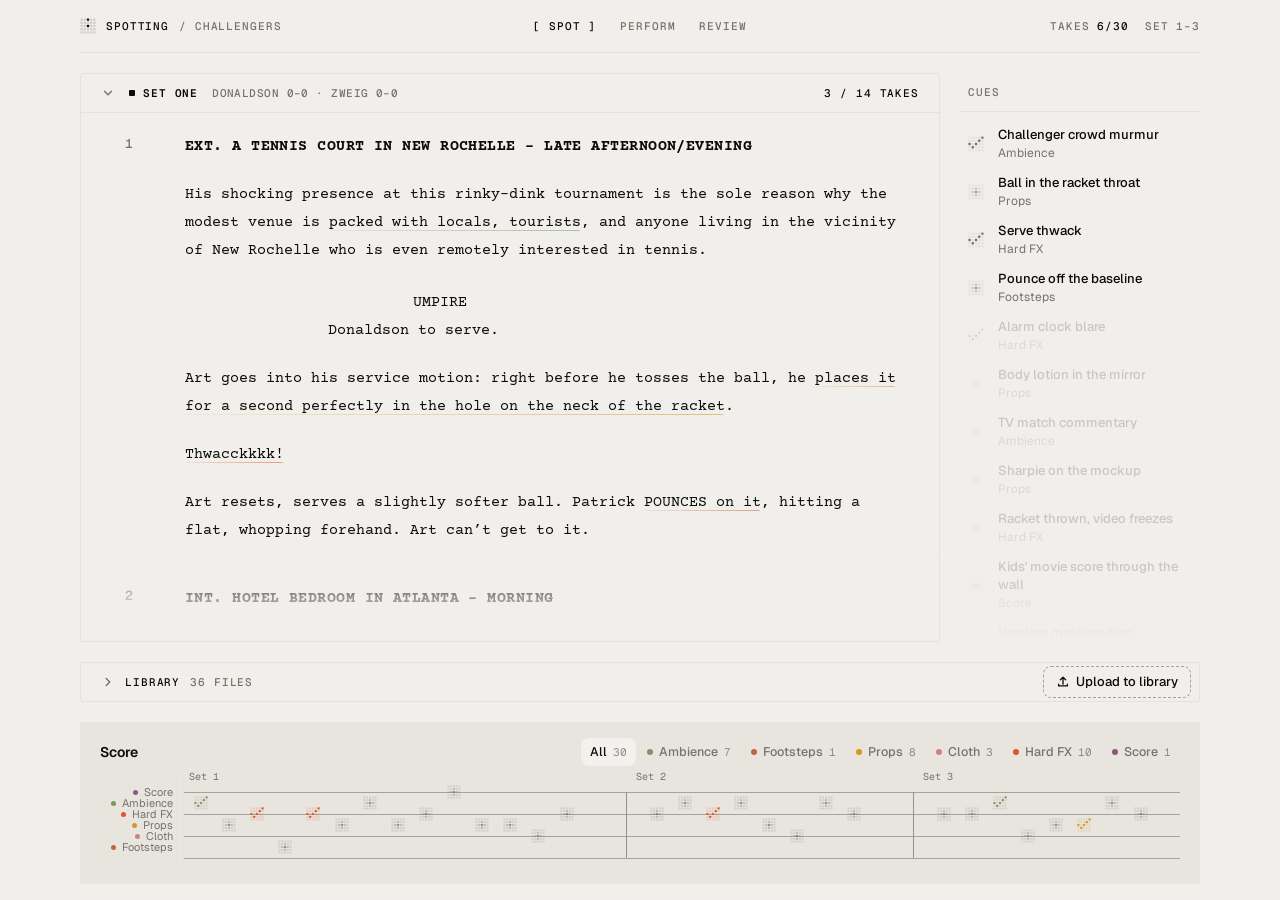
==== Spotting Script View.html @ fc585af0 "base-iteration" ====
<!doctype html><html><head><meta charset=utf8><meta name=viewport content="width=device-width,initial-scale=1,viewport-fit=cover"><style>:root{color-scheme:light;box-sizing:border-box;padding-top:env(safe-area-inset-top,0px);padding-bottom:env(safe-area-inset-bottom,0px)}html{scroll-padding-top:env(safe-area-inset-top,0px)}body{margin:0;padding:0;font:14px -apple-system,BlinkMacSystemFont,sans-serif;background:#fff;color:#000}img{max-width:100%}[hidden]:not([hidden=until-found i]){display:none!important}</style></head><body>
<title>Spotting Script View (Copy) (Copy)</title>
<meta name="claude:viewport-fit-sides" content="cover">
<link rel="preconnect" href="https://fonts.googleapis.com">
<link rel="stylesheet" href="https://fonts.googleapis.com/css2?family=Geist:wght@400;500;600&family=Geist+Mono:wght@400;500&family=Courier+Prime:wght@400;700&display=swap">
<style>
/* Single light look: the page background is the paper. Layout: shadcn/ui defaults. Score card on top; the Script card fills the rest of the screen and scrolls inside itself, one sticky header per set. Hovering a cue previews its clip in a thumbnail; clicking opens the full cue card with the clip on top. */
:root{
  --background:#f1efeb; --score-bg:#e8e5df; --foreground:#0c0a09; --card:#ffffff; --card-foreground:#0c0a09; --popover:#ffffff;
  --primary:#1c1917; --primary-foreground:#fafaf9; --secondary:#f5f3f0; --muted:#f5f3f0; --muted-foreground:#78716c;
  --accent:#f3f1ed; --border:#e5e2dd; --input:#e2ded8; --ring:#a1a1a1; --well:#0a0a0a; --well-fg:#fafafa;
  --radius:.625rem;
  --ambience:#7f9460; --footsteps:#c2643f; --props:#d69726; --cloth:#cf7f8b; --hardfx:#e0552b; --score:#8a5a7e;
  --shadow-sm:0 1px 2px rgba(0,0,0,.05); --shadow-md:0 4px 6px -1px rgba(0,0,0,.1),0 2px 4px -2px rgba(0,0,0,.1);
  --f-sans:"Geist",ui-sans-serif,system-ui,-apple-system,sans-serif; --f-mono:"Geist Mono",ui-monospace,Menlo,monospace;
  --f-script:"Courier Prime","Courier New",Courier,monospace;
}
*{box-sizing:border-box}
body{background:var(--background);color:var(--foreground);font-family:var(--f-sans);font-size:14px;line-height:20px;-webkit-font-smoothing:antialiased;
  min-height:100dvh;display:flex;flex-direction:column;
  padding-left:max(16px,env(safe-area-inset-left,0px));padding-right:max(16px,env(safe-area-inset-right,0px));padding-block:0 16px}
button{font:inherit;color:inherit}
:focus-visible{outline:2px solid var(--ring);outline-offset:2px}
canvas.g{display:block;flex:none}
.wrap{max-width:1120px;width:100%;margin:0 auto;flex:1;min-height:0;display:flex;flex-direction:column;gap:20px}

/* header */
header.top{display:grid;grid-template-columns:1fr auto 1fr;align-items:center;gap:12px;padding-block:14px;border-bottom:1px solid var(--border);
  font:500 11px/16px var(--f-mono);letter-spacing:.08em;text-transform:uppercase}
.brand{display:flex;align-items:center;gap:10px;color:var(--foreground)}
.crumb{color:var(--muted-foreground)}
.nav{display:flex;gap:4px}
.nav button{border:0;background:none;cursor:pointer;padding:4px 10px;font:inherit;letter-spacing:inherit;text-transform:inherit;color:var(--muted-foreground);white-space:pre}
.nav button:hover{color:var(--foreground)}
.nav button[aria-selected="true"]{color:var(--foreground)}
.nav button[aria-selected="true"]::before{content:"[ "}.nav button[aria-selected="true"]::after{content:" ]"}
.meta{justify-self:end;display:flex;gap:16px;color:var(--muted-foreground)}
.meta b{font-weight:500;color:var(--foreground)}
.scr{display:inline-block}
@media (max-width:760px){header.top{grid-template-columns:1fr auto}.meta{display:none}}

/* shadcn: Button */
.btn{display:inline-flex;align-items:center;justify-content:center;gap:6px;height:32px;padding:0 12px;border-radius:calc(var(--radius) - 2px);font-size:13px;font-weight:500;cursor:pointer;border:1px solid transparent;white-space:nowrap;transition:background .15s,opacity .15s}
.btn svg{width:14px;height:14px}
.btn-default{background:var(--primary);color:var(--primary-foreground)}
.btn-default:hover{opacity:.9}
.btn-outline{background:var(--background);border-color:var(--input);box-shadow:var(--shadow-sm)}
.btn-outline:hover{background:var(--accent)}
.btn-ghost{background:transparent}
.btn-ghost:hover{background:var(--accent)}
.btn-icon{width:32px;padding:0}
.btn:disabled{opacity:.5;pointer-events:none}

/* shadcn: Badge */
.badge{display:inline-flex;align-items:center;gap:6px;border:1px solid var(--border);border-radius:calc(var(--radius) - 4px);padding:1px 8px;font-size:12px;font-weight:500;line-height:18px;white-space:nowrap}
.badge i{width:6px;height:6px;border-radius:50%;background:var(--c)}

/* shadcn: ToggleGroup */
.toggles{display:flex;flex-wrap:wrap;gap:2px}
.tg{display:inline-flex;align-items:center;gap:6px;border:0;background:transparent;height:28px;padding:0 9px;border-radius:calc(var(--radius) - 2px);font-size:12.5px;font-weight:500;cursor:pointer;color:var(--muted-foreground);transition:background .15s,color .15s}
.tg:hover{color:var(--foreground)}
.tg[aria-pressed="true"]{background:var(--accent);color:var(--foreground)}
.tg i{width:6px;height:6px;border-radius:50%;background:var(--c)}
.tg b{font:400 11px var(--f-mono);color:var(--muted-foreground);opacity:.8}
.hint{color:var(--muted-foreground);font-size:13px}

/* shadcn: Card */
.card{background:var(--card);color:var(--card-foreground);border:1px solid var(--border);border-radius:calc(var(--radius) + 4px);box-shadow:var(--shadow-sm)}
.card-h{display:flex;flex-wrap:wrap;align-items:center;justify-content:space-between;gap:6px 16px;padding:16px 20px 0}
.card-t{font-weight:600;font-size:14px;line-height:20px}
.card-d{color:var(--muted-foreground);font-size:13px}

/* score: a fill a shade darker than the page */
.score{background:var(--score-bg);border:0;border-radius:3px;box-shadow:none}
.staff-wrap{overflow-x:auto;padding:4px 20px 14px}
.staff{position:relative;min-width:960px;height:100px;display:grid;grid-template-columns:84px 1fr}
.clef{position:relative;border-right:1px solid var(--border)}
.clef span{position:absolute;right:10px;transform:translateY(-50%);font-size:11px;color:var(--muted-foreground);display:flex;align-items:center;gap:6px;white-space:nowrap}
.clef span i{width:5px;height:5px;border-radius:50%;background:var(--c)}
.lanes{position:relative}
.lanes .ln{position:absolute;left:0;right:0;height:1px;background:color-mix(in srgb,var(--foreground) 30%,var(--score-bg))}
.lanes .lane{position:absolute;left:0;right:0;height:12px;transform:translateY(-50%);border-radius:6px;pointer-events:none;
  background:linear-gradient(90deg,transparent 0%,color-mix(in srgb,var(--c) 8%,transparent) 40%,color-mix(in srgb,var(--c) 22%,transparent) 100%) no-repeat 0 0/0% 100%;
  transition:background-size .7s cubic-bezier(.22,1,.36,1)}
.lanes .lane.on{background-size:100% 100%}
.trail{position:absolute;left:0;height:12px;margin-top:-6px;border-radius:6px;pointer-events:none;transform-origin:left;
  background:linear-gradient(90deg,transparent 0%,color-mix(in srgb,var(--c) 10%,transparent) 45%,color-mix(in srgb,var(--c) 40%,transparent) 100%);
  animation:trail .55s cubic-bezier(.22,1,.36,1) both}
@keyframes trail{from{transform:scaleX(0);opacity:.3}to{transform:none;opacity:1}}
.lanes .barl{position:absolute;width:1px;background:color-mix(in srgb,var(--foreground) 38%,var(--score-bg))}
.lanes .sc{position:absolute;top:0;font:400 10px var(--f-mono);color:var(--muted-foreground);transform:translateX(5px);white-space:nowrap}
.mk{position:absolute;width:20px;height:20px;margin:-10px 0 0 -10px;border:0;padding:3px;background:transparent;border-radius:50%;cursor:pointer;transition:opacity .2s,transform .25s cubic-bezier(.3,1.4,.5,1),filter .25s;z-index:1}
.mk::before{content:"";position:absolute;inset:-3px;border-radius:50%;background:color-mix(in srgb,var(--c) 20%,var(--card));box-shadow:0 0 0 1px color-mix(in srgb,var(--c) 35%,var(--card));opacity:0;transform:scale(.4);transition:opacity .25s,transform .35s cubic-bezier(.22,1,.36,1);pointer-events:none}
.mk canvas{position:relative}
.mk:hover,.mk.hot,.mk.match{z-index:3}
.mk:hover,.mk.hot{transform:scale(1.3)}
.mk:hover::before,.mk.hot::before{opacity:1;transform:none}
.mk.match::before{opacity:1;transform:scale(.85)}
.mk.faded{opacity:.2}

/* shadcn: Tooltip */
.tip{position:fixed;z-index:50;pointer-events:none;background:var(--primary);color:var(--primary-foreground);font-size:12px;line-height:16px;border-radius:calc(var(--radius) - 2px);padding:6px 10px;white-space:nowrap;transform:translate(-50%,-100%);margin-top:-10px;animation:tipin .12s ease-out}
@keyframes tipin{from{opacity:0;transform:translate(-50%,-90%)}}

/* script card: fixed height down to the bottom of the screen, scrolls inside */
.script{flex:1 1 0;min-height:420px;display:flex;flex-direction:row;gap:20px;min-width:0}
.pane{flex:1;min-width:0;position:relative;display:flex;flex-direction:column;border:1px solid var(--border);border-radius:3px;overflow:hidden}
.pane::after{content:"";position:absolute;left:0;right:0;bottom:0;height:88px;pointer-events:none;z-index:6;background:linear-gradient(to bottom,transparent,var(--background) 85%)}
.scroller{flex:1;min-width:0;min-height:0;overflow-y:auto;overscroll-behavior:contain;position:relative;scrollbar-width:thin;scrollbar-color:var(--input) transparent}
.doc{padding:0 0 96px}
.act{position:relative}
.act-h{position:sticky;top:0;z-index:5;display:flex;align-items:center;flex-wrap:wrap;gap:4px 14px;padding:11px 20px;width:100%;border:0;text-align:left;cursor:pointer;
  background:color-mix(in srgb,var(--background) 97%,transparent);-webkit-backdrop-filter:blur(10px);backdrop-filter:blur(10px);
  border-bottom:1px solid var(--border);font:500 11px/16px var(--f-mono);letter-spacing:.08em;text-transform:uppercase;color:var(--muted-foreground)}
.act-h:hover{background:color-mix(in srgb,var(--accent) 92%,transparent)}
.act-h .chev{width:14px;height:14px;flex:none;color:var(--muted-foreground);transition:transform .25s cubic-bezier(.22,1,.36,1)}
.act.collapsed .chev{transform:rotate(-90deg)}
.act-body{display:grid;grid-template-rows:1fr;transition:grid-template-rows .3s cubic-bezier(.22,1,.36,1)}
.act-body>.inner{overflow:hidden;min-height:0}
.act.collapsed .act-body{grid-template-rows:0fr;visibility:hidden;transition:grid-template-rows .3s cubic-bezier(.22,1,.36,1),visibility 0s .3s}
.act-h .nm{color:var(--foreground);font-weight:600;display:flex;align-items:center;gap:8px}
.act-h .nm i{width:6px;height:6px;border-radius:1px;background:var(--foreground)}
.act-h .bd{letter-spacing:.04em}
.act-h .at{margin-left:auto;color:var(--foreground)}
.row{position:relative;display:grid;grid-template-columns:64px minmax(0,1fr)}
.gut{position:relative}
.scene-no{position:absolute;right:12px;top:22px;text-align:right;font:500 13px var(--f-mono);color:var(--muted-foreground)}
.page{padding:0 40px;font-family:var(--f-script);font-size:15px;line-height:28px;transition:opacity .35s}
.page p{margin:0;padding-bottom:20px}
.page .slug{font-weight:700;letter-spacing:.03em;padding-top:20px}
.page .sub{font-weight:700;padding-top:0}
.page .char{padding:4px 0 0 32%;padding-bottom:0}
.page .line{padding:0 16% 20px 20%}
.ci{display:grid;grid-template-columns:20px 1fr;align-items:center;gap:10px;border:0;background:transparent;text-align:left;cursor:pointer;border-radius:calc(var(--radius) - 2px);padding:6px 8px;transition:background .15s,opacity .3s}
.ci:hover,.ci.hot,.ci.open{background:var(--accent)}
/* the cue list is its own column; an entry is only there while its cue is on screen */
.cuelist{width:240px;flex:none;display:flex;flex-direction:column;min-height:0}
.cuelist-h{padding:11px 8px;border-bottom:1px solid var(--border);font:500 11px/16px var(--f-mono);letter-spacing:.08em;text-transform:uppercase;color:var(--muted-foreground)}
.cl-scroll{flex:1;min-height:0;position:relative;overflow-y:auto;scrollbar-width:none;padding-top:8px;-webkit-mask-image:linear-gradient(to bottom,transparent,#000 18px,#000 calc(100% - 64px),transparent);mask-image:linear-gradient(to bottom,transparent,#000 18px,#000 calc(100% - 64px),transparent)}

.ci{opacity:.17;transition:background .15s,opacity .35s}
.ci.in,.ci.open,.ci:hover{opacity:1}
.ci .lbl{font-size:13px;font-weight:500;line-height:18px;min-width:0}
.ci .cat{display:block;font-size:12px;font-weight:400;color:var(--muted-foreground)}

/* highlight */
.cue{cursor:pointer;border-radius:3px;-webkit-box-decoration-break:clone;box-decoration-break:clone;
  background-image:linear-gradient(90deg,transparent 0%,color-mix(in srgb,var(--c) 10%,transparent) 35%,color-mix(in srgb,var(--c) 38%,transparent) 100%),
    linear-gradient(90deg,color-mix(in srgb,var(--c) 10%,transparent),color-mix(in srgb,var(--c) 55%,transparent));
  background-repeat:no-repeat;background-position:0 0,0 100%;background-size:0% 100%,100% 1px;
  transition:background-size .55s cubic-bezier(.22,1,.36,1),color .2s}
.cue.hot,.doc.filtering .cue.match{background-size:100% 100%,100% 1px}
.doc.filtering .cue:not(.match){background-size:0% 100%,0% 1px}
.doc.focusing .row:not(.focus-row) .page{opacity:.35}
.cuelist.filtering .ci:not(.match){opacity:.1}
.cuelist.filtering .ci:hover{opacity:1}

/* shadcn: Popover: the cue card (fixed, follows its cue while the script scrolls) */
.pop{position:fixed;z-index:30;width:248px;animation:popin .16s ease-out;transition:width .3s cubic-bezier(.22,1,.36,1)}
.pop.open{width:320px}
.pop{cursor:grab;user-select:none;-webkit-user-select:none}
.pop .btn{cursor:pointer}
.pop.dragging,.pop.dragging *{cursor:grabbing!important}
.pop:not(.open)::after{content:"";position:absolute;inset:-14px;z-index:-1}
.pop:not(.open) .x{display:none}
.cap,.more{display:grid;transition:grid-template-rows .3s cubic-bezier(.22,1,.36,1)}
.cap{grid-template-rows:1fr}.pop.open .cap{grid-template-rows:0fr}
.more{grid-template-rows:0fr;visibility:hidden}.pop.open .more{grid-template-rows:1fr;visibility:visible}
.cap>div,.more>div{overflow:hidden;min-height:0}
@keyframes popin{from{opacity:0;transform:translateY(-4px) scale(.98)}}
.pop .panel{background:var(--popover);border:1px solid var(--border);border-radius:var(--radius);box-shadow:var(--shadow-md);overflow:hidden}

/* clip thumbnail: always the first thing in the card */
.clipslot{position:relative;aspect-ratio:16/9;max-width:100%;margin:6px 6px 0;background:#000;border-radius:calc(var(--radius) - 3px);overflow:hidden}
.clipslot .media{position:absolute;inset:0}
.clipslot .media canvas,.clipslot .media video{display:block;width:100%;height:100%;object-fit:cover}
.cliptag{position:absolute;left:8px;top:8px;display:flex;align-items:center;gap:6px;font:400 10.5px/14px var(--f-mono);color:#e5e5e5;background:rgba(0,0,0,.55);padding:2px 7px;border-radius:4px;-webkit-backdrop-filter:blur(4px);backdrop-filter:blur(4px)}
.cliptag i{width:6px;height:6px;border-radius:50%;background:var(--c,#a3a3a3)}
.cliptag.rec{color:#fafafa}.cliptag.rec i{background:#ef4444;animation:blink 1s steps(2) infinite}
.clipslot .x{position:absolute;right:6px;top:6px;color:#e5e5e5;background:rgba(0,0,0,.45);height:28px;width:28px}
.clipslot .x:hover{background:rgba(0,0,0,.75);color:#fff}
.peekcap{display:flex;justify-content:space-between;gap:8px;padding:8px 12px 10px;font-size:12px;line-height:16px;color:var(--muted-foreground)}

/* record countdown */
.cd{position:absolute;inset:0;display:grid;place-items:center;background:rgba(0,0,0,.5)}
.cd i{position:absolute;width:96px;height:96px;border-radius:50%;border:2px solid rgba(255,255,255,.7);animation:ring 1s ease-out both}
.cd b{font:500 64px/1 var(--f-mono);color:#fafafa;animation:cdpop 1s ease-out both}
.cd small{position:absolute;bottom:10px;font:400 10.5px var(--f-mono);letter-spacing:.08em;text-transform:uppercase;color:#d4d4d4}
@keyframes ring{from{transform:scale(1.5);opacity:0}30%{opacity:1}to{transform:scale(.8);opacity:.2}}
@keyframes cdpop{0%{opacity:0;transform:scale(1.4)}25%{opacity:1;transform:scale(1)}80%{opacity:1}100%{opacity:.1;transform:scale(.9)}}

/* hero: waveform / glyph */
.hero{position:relative;height:88px;background:var(--well);display:grid;place-items:center;margin:6px 6px 0;border-radius:calc(var(--radius) - 3px);overflow:hidden}
.hero canvas.big{width:48px;height:48px}
.hero .tag{position:absolute;left:8px;top:7px;z-index:2;display:flex;align-items:center;gap:6px;font:400 10.5px var(--f-mono);color:#a3a3a3}
.hero .tag i{width:6px;height:6px;border-radius:50%;background:#a3a3a3}
.hero .tag.rec i{background:#ef4444;animation:blink 1s steps(2) infinite}
.hero .tag.rec{color:#fafafa}
@keyframes blink{50%{opacity:.15}}
.hero .tl{position:absolute;right:6px;top:4px;z-index:2;display:flex;gap:2px}
.hero .btn-ghost{color:#d4d4d4;height:28px;width:28px}
.hero .btn-ghost:hover{background:#262626;color:#fafafa}
.wave{position:absolute;inset:0}
.wave .bars{position:absolute;inset:0;display:flex;align-items:center;gap:2px;padding:24px 14px 12px;transition:opacity .2s}
.wave .bars span{flex:1;height:var(--h);min-height:2px;border-radius:2px;background:var(--c);opacity:.9}
.wave.playing::after{content:"";position:absolute;top:22px;bottom:10px;width:2px;border-radius:1px;background:#fafafa;left:14px;animation:sweep 1.7s linear forwards}
@keyframes sweep{to{left:calc(100% - 16px)}}
.wave.playing::after{animation-duration:var(--d,1.7s)}
.hero .tag{max-width:200px;overflow:hidden;text-overflow:ellipsis;white-space:nowrap}
.wave .clear{position:absolute;left:50%;top:55%;transform:translate(-50%,-50%) scale(.96);opacity:0;pointer-events:none;
  background:rgba(10,10,10,.82);border-color:#404040;color:#fafafa;transition:opacity .15s,transform .15s,background .15s}
.wave .clear svg{color:#f87171}
.wave .clear:hover{background:#1f1f1f;border-color:#6b2c2c}
.wave:hover .clear,.wave:focus-within .clear{opacity:1;pointer-events:auto;transform:translate(-50%,-50%)}
.wave:hover .bars,.wave:focus-within .bars{opacity:.2}
@media (hover:none){.wave .clear{opacity:1;pointer-events:auto;transform:translate(-50%,-50%)}.wave .bars{opacity:.3}}

.pop .head{display:flex;align-items:flex-start;justify-content:space-between;gap:10px;padding:12px 14px 0}
.pop h3{margin:0;font-size:14px;font-weight:600;line-height:20px}
.pop .sub{color:var(--muted-foreground);font-size:12px;line-height:16px}
.pop .body{padding:12px 14px 14px}
.pop .lab{font-size:12px;font-weight:500;color:var(--muted-foreground)}
.pop .note{margin:4px 0 0;font:400 13px/20px var(--f-script)}
.pop .line{margin:10px 0 0;padding-top:10px;border-top:1px solid var(--border);font-size:12px;color:var(--muted-foreground)}
.pop .line em{font-style:normal;font-family:var(--f-script);color:var(--foreground)}
.pop .acts{display:flex;justify-content:center;gap:8px;padding:0 14px 14px}

/* right-click menu */
.ctx{position:fixed;z-index:50;min-width:150px;padding:4px;background:var(--popover);border:1px solid var(--border);border-radius:var(--radius);box-shadow:var(--shadow-md);animation:popin .12s ease-out}
.ctx[hidden]{display:none}
.ctx button{display:flex;align-items:center;gap:8px;width:100%;border:0;background:transparent;padding:7px 10px;border-radius:calc(var(--radius) - 3px);font:inherit;font-size:13px;color:var(--foreground);cursor:pointer;text-align:left}
.ctx button:hover,.ctx button:focus-visible{background:var(--accent);outline:0}
.ctx svg{width:14px;height:14px}
/* drop targets, upload zone, library */
.btn-drop{background:transparent;color:var(--foreground);border:1px dashed var(--ring)}
.btn-drop:hover{background:var(--accent);border-color:var(--foreground)}
.hero.dz{background:transparent;border:1px dashed var(--input);margin:6px 8px 0;height:86px}
.dzb{all:unset;box-sizing:border-box;position:absolute;inset:0;display:flex;flex-direction:column;align-items:center;justify-content:center;gap:2px;cursor:pointer;color:var(--foreground);font-size:13px;border-radius:inherit}
.dzb svg{width:18px;height:18px;margin-bottom:3px;color:var(--muted-foreground)}
.dzb small{color:var(--muted-foreground);font-size:12px}
.dzb:hover,.dzb:focus-visible{background:var(--accent)}
.pop.drop{outline:2px dashed var(--foreground);outline-offset:3px;border-radius:12px}
.pop.drop .hero.dz{background:var(--accent);border-color:var(--foreground)}
.cue.drop{outline:1px dashed var(--c);outline-offset:2px;background-size:100% 100%,100% 1px}
.ci.drop{background:var(--accent);outline:1px dashed var(--ring)}
.lib{padding:10px 12px 12px}
.lib-h{display:flex;align-items:center;gap:6px;font-size:13px;font-weight:500;margin-bottom:8px}
.lib-h small{margin-left:auto;color:var(--muted-foreground);font:400 11px var(--f-mono)}
.lib-h .btn{width:26px;height:26px;margin-left:-6px}
.chips{display:flex;flex-wrap:wrap;gap:4px;margin-bottom:8px}
.chip{display:inline-flex;align-items:center;gap:5px;border:1px solid var(--border);background:transparent;border-radius:999px;padding:2px 8px;font:inherit;font-size:11.5px;color:var(--muted-foreground);cursor:pointer}
.chip i{width:6px;height:6px;border-radius:50%;background:var(--c)}
.chip:hover{background:var(--accent)}
.chip[aria-pressed=true]{background:var(--foreground);color:var(--background);border-color:var(--foreground)}
.lrows{max-height:206px;overflow-y:auto;margin:0 -4px;padding-right:2px}
.lr{display:grid;grid-template-columns:26px minmax(0,1fr) auto;gap:6px;align-items:center;padding:3px 4px;border-radius:6px}
.lr:hover{background:var(--accent)}
.lr .btn-icon{width:26px;height:26px}
.lr .lm{min-width:0}.lr .n{font-size:12.5px;white-space:nowrap;overflow:hidden;text-overflow:ellipsis}
.lr small{display:block;color:var(--muted-foreground);font-size:11.5px}
.lr .btn-outline{height:24px;padding:0 9px;font-size:12px}
.lr.fit{background:color-mix(in srgb,var(--accent) 70%,transparent)}
.fitb{display:inline-flex;align-items:center;margin-right:6px;padding:0 6px;border-radius:999px;background:var(--foreground);color:var(--background);font-size:10.5px;line-height:16px;font-weight:500}
/* library section */
.libsec{background:transparent;border:1px solid var(--border);border-radius:3px;box-shadow:none;margin:0}
.libsec.drop{outline:2px dashed var(--foreground);outline-offset:-4px;background:var(--accent)}
.libh{display:flex;align-items:center;gap:10px;padding:0 8px 0 0}
.libt{all:unset;box-sizing:border-box;flex:1;display:flex;align-items:center;gap:10px;padding:11px 20px;cursor:pointer;font:500 11px/16px var(--f-mono);letter-spacing:.08em;text-transform:uppercase;color:var(--foreground);border-radius:3px}
.libt:hover{background:var(--accent)}
.libt .chev{width:14px;height:14px;color:var(--muted-foreground);transition:transform .25s cubic-bezier(.22,1,.36,1)}
.libsec.collapsed .libt .chev{transform:rotate(-90deg)}
.libt small{color:var(--muted-foreground);font:inherit}
.libbody{display:grid;grid-template-rows:1fr;transition:grid-template-rows .3s cubic-bezier(.22,1,.36,1)}
.libsec.collapsed .libbody{grid-template-rows:0fr}
.libbody>div{overflow:hidden;min-height:0}
.libin{padding:2px 20px 14px}
.libsec .chips{margin:0 0 8px}
.libgrid{display:grid;grid-template-columns:repeat(auto-fill,minmax(250px,1fr));gap:0 14px;max-height:150px;overflow-y:auto}
.lr.lone{grid-template-columns:26px minmax(0,1fr);cursor:grab}
.lr.lone:active{cursor:grabbing}
.lib .empty{margin:12px 4px;color:var(--muted-foreground);font-size:12.5px}
/* highlighter: appears over a text selection */
.hl{position:fixed;z-index:40;display:flex;gap:7px;padding:7px 9px;background:var(--popover);border:1px solid var(--border);border-radius:999px;box-shadow:var(--shadow-md);transform:translateX(-50%);animation:popin .12s ease-out}
.hl[hidden]{display:none}
.hl button{width:16px;height:16px;border:0;padding:0;border-radius:50%;background:var(--c);cursor:pointer;transition:transform .12s}
.hl button:hover{transform:scale(1.25)}

/* shadcn Sonner toast */
.toasts{position:fixed;right:max(16px,env(safe-area-inset-right,0px));bottom:calc(16px + env(safe-area-inset-bottom,0px));z-index:60;display:flex;flex-direction:column;gap:8px}
.toast{display:flex;align-items:center;gap:10px;background:var(--popover);border:1px solid var(--border);border-radius:var(--radius);box-shadow:var(--shadow-md);padding:12px 14px;font-size:13px;min-width:260px;animation:tin .25s cubic-bezier(.2,1.2,.4,1)}
.toast small{display:block;color:var(--muted-foreground);font:400 11.5px var(--f-mono)}
@keyframes tin{from{opacity:0;transform:translateY(10px)}}

@media (max-width:860px){
  .script{flex-direction:column}
  .cuelist{width:auto}
  .cl-scroll{display:flex;flex-wrap:wrap;align-content:flex-start;flex:none;max-height:112px;padding:8px 0 0;-webkit-mask-image:none;mask-image:none}
  .cuelist-h{display:none}
  .row{grid-template-columns:minmax(0,1fr)}
  .gut{display:none}
  .page{padding:0 18px;font-size:14px}
  .ci{grid-template-columns:18px auto}
  .page .char{padding-left:28%}.page .line{padding:0 4% 20px 12%}
  .act-h{padding-inline:18px}
  .pop{width:min(248px,calc(100vw - 32px))}
  .pop.open{width:min(320px,calc(100vw - 32px))}
}
@media (prefers-reduced-motion:reduce){*{animation:none!important;transition:none!important}}
</style>

<div class="wrap">
<header class="top">
  <div class="brand"><canvas class="g" id="garden" width="16" height="16" style="width:16px;height:16px" aria-hidden="true"></canvas><span class="scr" data-scr>Spotting</span><span class="crumb">/ <span class="scr" data-scr>Challengers</span></span></div>
  <nav class="nav" role="tablist" aria-label="Stage"><button role="tab" aria-selected="true"><span class="scr" data-scr>Spot</span></button><button role="tab" aria-selected="false"><span class="scr" data-scr>Perform</span></button><button role="tab" aria-selected="false"><span class="scr" data-scr>Review</span></button></nav>
  <div class="meta"><span><span class="scr" data-scr>Takes</span> <b id="navTally">0/0</b></span><span class="scr" data-scr>Set 1–3</span></div>
</header>

<section class="script" aria-label="Script">
  <div class="pane"><main class="doc scroller" id="doc" tabindex="-1"></main></div>
  <aside class="cuelist" id="cuelist" aria-label="Cues"><div class="cuelist-h">Cues</div><div class="cl-scroll" id="clScroll"></div></aside>
</section>

<section class="card libsec collapsed" id="libsec" aria-label="Library">
  <div class="libh"><button class="libt" id="libT" aria-expanded="false"><svg class="chev" viewBox="0 0 16 16" fill="none" stroke="currentColor" stroke-width="1.6" stroke-linecap="round" stroke-linejoin="round"><path d="M4 6l4 4 4-4"/></svg>Library <small id="libN"></small></button><button class="btn btn-drop" id="libUp"></button></div>
  <div class="libbody"><div><div class="libin"><div class="chips" id="libChips"></div><div class="libgrid" id="libGrid"></div></div></div></div>
</section>

<section class="card score" aria-label="Score">
  <div class="card-h"><div><div class="card-t">Score</div></div><div class="toggles" id="bar" role="group" aria-label="Filter cues"></div></div>
  <div class="staff-wrap"><div class="staff"><div class="clef" id="clef"></div><div class="lanes" id="tl"></div></div></div>
</section>
</div>
<div class="toasts" id="toasts" aria-live="polite"></div>

<script>
const CATS={ambience:"Ambience",footsteps:"Footsteps",props:"Props",cloth:"Cloth",hardfx:"Hard FX",score:"Score"};
/* loc picks the look of the stand-in clip. Add clip:"url.mp4" to any cue to use a real video instead. */
const CUES={
 crowd:{c:"ambience",n:"Challenger crowd murmur",s:"library",loc:"court",d:"Small crowd, big feeling. Keep it thin: more folding chairs than stadium."},
 racket:{c:"props",n:"Ball in the racket throat",s:"none",loc:"court",d:"A tiny, private click. His ritual before the violence."},
 serve:{c:"hardfx",n:"Serve thwack",s:"upload",loc:"court",d:"The sound the whole film rhymes with. Hard, dry, a little too loud."},
 pounce:{c:"footsteps",n:"Pounce off the baseline",s:"none",loc:"court",d:"Sneaker bite on hard court, then the flat whop of the forehand."},
 alarm:{c:"hardfx",n:"Alarm clock blare",s:"upload",loc:"hotel",d:"Cut hard from black. Harsh and mechanical, no cozy snooze tone."},
 lotion:{c:"props",n:"Body lotion in the mirror",s:"none",loc:"hotel",d:"Soft, slick, intimate. Her routine, her armor."},
 tv:{c:"ambience",n:"TV match commentary",s:"none",loc:"home",d:"Off-screen and flat. The room is a broadcast he can't escape."},
 sharpie:{c:"props",n:"Sharpie on the mockup",s:"none",loc:"home",d:"One squeak of felt tip. A tiny act of rebellion; let it land."},
 throw:{c:"hardfx",n:"Racket thrown, video freezes",s:"none",loc:"hotel",d:"The clatter hits, then the paused frame goes silent."},
 spider:{c:"score",n:"Kids' movie score through the wall",s:"none",loc:"hotel",d:"Muffled animated-movie music. Warmth he's shut out of."},
 vending:{c:"props",n:"Vending machine drop",s:"none",loc:"lobby",d:"Cheap thunk and rattle. Sad-motel specific."},
 chime:{c:"props",n:"iMessage chime",s:"none",loc:"night",d:"Phone chirp, too cheerful for the reply that follows."},
 hoodie:{c:"cloth",n:"Hoodie pillow, back seat",s:"none",loc:"night",d:"Nylon and old upholstery. He's done this before."},
 knocking:{c:"hardfx",n:"Knuckles on car glass",s:"none",loc:"night",d:"Sudden and close. Snap us out of black on the first knock."},
 fh:{c:"hardfx",n:"Forehand winner, down the line",s:"none",loc:"court",d:"2007 is crisper and brighter. Let the ball ring."},
 heckle:{c:"ambience",n:"Heckler, off-screen",s:"none",loc:"court",d:"Far, loud, and distinctly Patrick. Place him just outside the frame."},
 ace:{c:"hardfx",n:"Ace",s:"upload",loc:"court",d:"Art's answer. Cleaner than the heckles, then silence."},
 snack:{c:"ambience",n:"Empty snack bar room tone",s:"none",loc:"snack",d:"Fridge hum, far-off practice. Nobody here but the two of them."},
 churros:{c:"props",n:"Paper bag of churros",s:"none",loc:"snack",d:"Crinkle and a bite. A small gesture of care."},
 shirt:{c:"cloth",n:"T-shirt hits the floor",s:"none",loc:"dorm",d:"Cotton, soft landing. The shirt returns later; make it count."},
 hospital:{c:"ambience",n:"Therapy room, hours in",s:"none",loc:"hospital",d:"Monitor tick, ventilation. Time has stopped for Tashi."},
 rally:{c:"hardfx",n:"Slugfest rally",s:"none",loc:"court",d:"Ugly, punishing, no musical shaping. Just bodies and ball."},
 sail:{c:"hardfx",n:"Shot sails past Tashi",s:"none",loc:"court",d:"The ball she chose to miss. A whisper, then the fence rattle."},
 monster:{c:"hardfx",n:"Monstrous forehand",s:"none",loc:"court",d:"The release. Heavier than any thwack before it."},
 wind:{c:"ambience",n:"Wind rising, chairs flying",s:"library",loc:"court",d:"Builds across the scene. Debris, flapping banners, fold-up chairs."},
 saunadoor:{c:"props",n:"Sauna door opens",s:"none",loc:"sauna",d:"Wood on wood, a rush of cooler air. Then steam."},
 towel:{c:"cloth",n:"Towel over his face",s:"none",loc:"sauna",d:"Damp terry, slow breath. Art hiding in plain sight."},
 whiskey:{c:"props",n:"Ice in a whiskey glass",s:"upload",loc:"bar",d:"Quiet, late, closer to the mic."},
 bartv:{c:"ambience",n:"Bar TV highlights",s:"none",loc:"bar",d:"Crowd roar through a small speaker. Art's win, played to an empty room."},
 elevator:{c:"hardfx",n:"Elevator ding and doors",s:"none",loc:"lobby",d:"Bright ding, doors slide. Art arrives right after the kiss."}
};
const SCRIPT=[
 {name:"Set One",board:"Donaldson 0–0 · Zweig 0–0",scenes:[
  {n:1,slug:"EXT. A TENNIS COURT IN NEW ROCHELLE - LATE AFTERNOON/EVENING",b:[
   ["a","His shocking presence at this rinky-dink tournament is the sole reason why the modest venue is [[crowd|packed with locals, tourists]], and anyone living in the vicinity of New Rochelle who is even remotely interested in tennis."],
   ["c","UMPIRE"],["l","Donaldson to serve."],
   ["a","Art goes into his service motion: right before he tosses the ball, he [[racket|places it for a second perfectly in the hole on the neck of the racket]]."],
   ["a","[[serve|Thwacckkkk!]]"],
   ["a","Art resets, serves a slightly softer ball. Patrick [[pounce|POUNCES on it]], hitting a flat, whopping forehand. Art can’t get to it."]]},
  {n:2,slug:"INT. HOTEL BEDROOM IN ATLANTA - MORNING",b:[
   ["t","Two Weeks Earlier."],
   ["a","Loud, blaring sound of an [[alarm|ALARM CLOCK]]. Art opens his eyes and reaches over to turn off the alarm: It’s 5:30 AM -- barely light outside."],
   ["a","Tashi’s already up, [[lotion|applying body lotion]] in the mirror. As she gets to her knee, she pauses, briefly, running her finger over a scar."],
   ["c","TASHI"],["l","Let’s go."]]},
  {n:3,slug:"INT. THE LIVING ROOM - A LITTLE LATER",b:[
   ["a","Art gets stretched on the floor by his PHYSIOTHERAPIST as he [[tv|watches yesterday’s matches on TV]]."],
   ["a","Art reaches over and mutes the TV. Tashi notices this, then takes out a red [[sharpie|sharpie]] and adds an “s” to the ad copy: “Game Changers.”"]]},
  {n:4,slug:"INT. THE FANCY HOTEL ROOM IN ATLANTA - EVENING",b:[
   ["a","Tashi and Art are watching footage of Art getting crushed."],
   ["c","ART"],["l","He was playing really well..."],
   ["a","Art misses a shot, [[throw|throws his racket]]. Tashi pauses the video."],
   ["a","Art looks at the TV still frozen on the image of him throwing his racket. In the other room, he can hear [[spider|the opening notes of the Spiderverse score]]."]]},
  {n:5,slug:"INT. ROADSIDE MOTEL LOBBY, NEW ROCHELLE - LATER",b:[
   ["a","In the corner, a WOMAN in men’s boxers and a NY Giants jersey tries to get some Famous Amos cookies from the [[vending|vending machine]]. We can see Patrick’s Honda through the window. His card has just been declined."],
   ["c","PATRICK"],["l","Can I pay tomorrow? I’ve been driving all day, I’m exhausted..."]]},
  {n:6,slug:"EXT. THE MOTEL PARKING LOT - MOMENTS LATER",b:[
   ["a","He sends it, waits. His phone [[chime|chimes]]."],
   ["a","Text from Lana: “I haven’t spoken to you in five years.”"]]},
  {n:7,slug:"EXT. NEW ROCHELLE COUNTRY CLUB - A BIT LATER",b:[
   ["a","He parks in the far corner, shuts off his car, and looks around. He turns off the lights, folds up a hoodie into a makeshift pillow, [[hoodie|climbs in back]] and curls up, looking like he’s done this before."],
   ["a","BLACK. Loud sound of [[knocking|KNOCKING]]. Light snaps back to..."]]}
 ]},
 {name:"Set Two",board:"Donaldson 2, 0–0 · Zweig 6, 0–0",scenes:[
  {n:8,slug:"EXT. STANFORD PRACTICE COURT - DAY",b:[
   ["t","Twelve Years Earlier. Stanford, 2007."],
   ["a","Tashi rallies against a TEAMMATE as the rest of the team watches. She wins a point [[fh|crushing a forehand down the line]]."]]},
  {n:9,slug:"EXT. STANFORD PRACTICE COURT - DAY, THE NEXT WEEK",b:[
   ["a","Art stands at the service line. Across the net, a TEAMMATE is ready to return. Art starts to go into his motion --"],
   ["c","[[heckle|HECKLER (O.S.)]]"],["l","WOO HOOOO! Let’s go!"],
   ["a","Art doesn’t smile. He just turns his attention back to his teammate, goes into his motion and sends in [[ace|an ace]]."]]},
  {n:10,slug:"INT. STANFORD SNACK BAR - A LITTLE LATER",b:[
   ["a","Patrick sits in front of the windows in the [[snack|mostly empty snack bar]], staring at a poster of Tashi on a bulletin board nearby."],
   ["a","Art comes over with some [[churros|churros]] and sees Patrick looking at the poster. He sits down next to him and hands him one."],
   ["c","ART"],["l","So tell me about the tour."]]},
  {n:11,slug:"INT. TASHI’S DORM ROOM - LATER",b:[
   ["a","Patrick and Tashi are making out on her bed. Tashi still wears her “I Told Ya” shirt."],
   ["a","She rolls on top of him. He takes off her shirt and [[shirt|throws it on the ground]]."]]},
  {n:12,slug:"INT. SPORTS THERAPY ROOM - NIGHT",b:[
   ["a","Art sits next to Tashi’s bed. She stares at the wall, completely drained of life. [[hospital|They’ve been there for hours.]]"],
   ["c","TASHI"],["l","OUT! OUT! OUT!"]]},
  {n:13,slug:"EXT. PHIL’S TIRE TOWN CHALLENGER - 2019, EVENING",b:[
   ["a","Art and Patrick have a punishing [[rally|rally -- slugfest tennis, ugly and brutal]]. Tashi watches, stone faced, as Art hits a backhand to the baseline. Patrick can’t get there."]]}
 ]},
 {name:"Set Three",board:"Donaldson 2, 6, 1–0 · Zweig 6, 2, 0–0",scenes:[
  {n:14,slug:"EXT. PRACTICE COURT AT THE ATLANTA OPEN - DAY",b:[
   ["t","Eight Years Earlier."],
   ["a","Tashi feeds Art balls, calling out shots. Tashi notices him out of the corner of her eye and lets one of Art’s shots [[sail|sail right by her]]."],
   ["a","She feeds him one. He hits a [[monster|monstrous forehand]]."]]},
  {n:15,slug:"EXT. PHIL’S TIRE TOWN CHALLENGER - DAY",b:[
   ["t","The day before the final."],
   ["a","After the just-concluded semi-final match, [[wind|wind is starting to pick up in New Rochelle]], sending trash, tennis balls, and fold up chairs flying on the grass behind the court."]]},
  {n:16,slug:"INT. SAUNA AT THE NEW ROCHELLE COUNTRY CLUB - SAME TIME",b:[
   ["a","Art sits with a [[towel|towel over his face]]. The door [[saunadoor|opens]], and a NAKED MAN walks over and stands right in front of him."],
   ["c","PATRICK"],["l","Can you do me a favor?"]]},
  {n:17,slug:"INT. HOTEL BAR IN ATLANTA - MIDDLE OF THE NIGHT",b:[
   ["a","Tashi sips a [[whiskey|whiskey]] in the empty bar, watching [[bartv|a TV playing highlights]] from Art’s semi-finals match earlier that day."],
   ["a","Patrick sits down next to her and picks up her drink."]]},
  {n:18,slug:"INT. HOTEL LOBBY IN ATLANTA - 3AM",b:[
   ["a","[[elevator|Elevator doors open]], revealing Art, having just woken up, stepping into the lobby, concerned."],
   ["a","He looks in at the bar just after Tashi and Patrick have broken apart."]]}
 ]}
];
const done=q=>q.s!=="none";
const fileOf=q=>q.f?.name||q.n.toLowerCase().replace(/[^a-z]+/g,"_").replace(/_$/,"")+".wav";
const $=(s,r=document)=>r.querySelector(s), $$=(s,r=document)=>[...r.querySelectorAll(s)];
const css=v=>getComputedStyle(document.documentElement).getPropertyValue(v).trim();

/* ---------- glyphs: 5x5 dot-matrix states, stepped at 12fps ---------- */
const PI=Math.PI,TAU=PI*2, cl=(v,a=0,b=1)=>Math.min(b,Math.max(a,v)), ramp=(p,at,len=.08)=>cl((p-at)/len);
const ix=(x,y)=>(y+2)*5+(x+2), blank=()=>new Float32Array(25);
const CELLS=[];for(let y=-2;y<=2;y++)for(let x=-2;x<=2;x++)CELLS.push([x,y]);
const setv=(b,pts,v)=>{for(const[x,y]of pts){const i=ix(x,y);b[i]=Math.max(b[i],v)}};
const FLOWER=[[0,0,1],[0,-1,.35],[0,1,.35],[-1,0,.35],[1,0,.35],[0,-2,1],[0,2,1],[-2,0,1],[2,0,1],[-1,-1,1],[1,-1,1],[-1,1,1],[1,1,1]];
const PLUS=[[0,0],[0,-1],[0,1],[-1,0],[1,0]];
const DIAMOND=CELLS.filter(([x,y])=>Math.abs(x)+Math.abs(y)===2).sort((a,b)=>((Math.atan2(a[0],-a[1])+TAU)%TAU)-((Math.atan2(b[0],-b[1])+TAU)%TAU));
const CHECK=[[-2,0],[-1,1],[0,0],[1,-1],[2,-2]];
const GARDEN=[[0,0],[0,-2],[2,-2],[2,0],[2,2],[0,2],[-2,2],[-2,0],[-2,-2]];
const G={
  seed:{kind:"loop",f(t){const b=blank(),s=.5+.5*Math.sin(t/2.4*TAU);b[ix(0,0)]=.35+.5*s;setv(b,PLUS.slice(1),.12+.1*s);return b}},
  bud:{kind:"loop",f(t){const b=blank(),s=.5+.5*Math.sin(t/2*TAU);b[ix(0,0)]=1;setv(b,PLUS.slice(1),.35+.65*s);return b}},
  unfurl:{kind:"shot",dur:.6,f(t,p){const b=blank();b[ix(0,0)]=ramp(p,0,.2);const k1=ramp(p,.22,.2),k2=ramp(p,.48,.25);
    for(const[x,y]of PLUS.slice(1))b[ix(x,y)]=k1*(k2>0?1-.65*k2:1);for(const[x,y]of DIAMOND)b[ix(x,y)]=k2;return b}},
  orbit:{kind:"loop",f(t){const b=blank(),ph=(t/1.2%1)*8;DIAMOND.forEach(([x,y],i)=>{const d=(ph-i+8)%8;b[ix(x,y)]=d<4?1-d/4:0});b[ix(0,0)]=.25+.2*Math.sin(t*5);return b}},
  pulse:{kind:"loop",f(t){const b=blank();for(const[x,y]of CELLS){const d=Math.abs(x)+Math.abs(y);if(!d){b[ix(x,y)]=1;continue}const a=Math.atan2(y,x),amp=cl(.5+.5*Math.sin(t*6.5+a*1.7)*Math.cos(t*3.1-a*1.3));b[ix(x,y)]=cl(amp*2.4-(d-1))*(d>2?.6:1)}return b}},
  set:{kind:"shot",dur:1.1,f(t,p){const b=blank();if(p<.5){const k=p<.3?1:1-ramp(p,.3,.2);for(const[x,y,v]of FLOWER)b[ix(x,y)]=(x===0&&y===0)?1:v*k}
    CHECK.forEach(([x,y],i)=>{b[ix(x,y)]=Math.max(b[ix(x,y)]*(p<.5?1:0),ramp(p,.5+i*.08,.08))});return b}},
  check:{kind:"loop",f(){const b=blank();setv(b,CHECK,1);return b}},
  pollinate:{kind:"loop",f(t){const b=blank(),p=(t/1.8)%1,path=[[-1,0],[0,-1],[1,0]];setv(b,[[-2,-1],[-2,1]],.45);b[ix(-2,0)]=.9;
    const glow=p>.7?1-(p-.7)*1.2:.25;setv(b,[[2,-1],[2,1]],.25+.4*Math.max(0,glow-.25));b[ix(2,0)]=Math.max(.35,glow);
    if(p>.1&&p<.72){const q=(p-.1)/.62,j=Math.min(2,Math.floor(q*3)),[x,y]=path[j];b[ix(x,y)]=1}return b}},
  garden:{kind:"count",f(t,p,it){const b=blank(),n=it.count||0;GARDEN.forEach(([x,y],i)=>{b[ix(x,y)]=i<n?1:.12});return b}}
};
const insts=new Set(); let NOW=performance.now()/1000;
function glyph(cv,key,o={}){const it={cv,ctx:cv.getContext("2d"),key,start:NOW,color:o.color||"--foreground",count:o.count,base:o.base??.1};size(it);insts.add(it);return it}
function size(it){const w=parseFloat(it.cv.style.width)||it.cv.getBoundingClientRect().width||16,d=Math.min(devicePixelRatio||1,2);it.w=w;it.d=d;it.cv.width=it.cv.height=Math.round(w*d)}
function setG(it,key,color){if(!it)return;it.key=key;it.start=NOW;if(color)it.color=color}
function rr(c,x,y,w,h,r){c.beginPath();c.moveTo(x+r,y);c.arcTo(x+w,y,x+w,y+h,r);c.arcTo(x+w,y+h,x,y+h,r);c.arcTo(x,y+h,x,y,r);c.arcTo(x,y,x+w,y,r);c.closePath()}
const colCache={}; function col(v){return v.startsWith("--")?(colCache[v]??=css(v)):v}
const clearCols=()=>{for(const k in colCache)delete colCache[k]};
new MutationObserver(clearCols).observe(document.documentElement,{attributes:true});
matchMedia("(prefers-color-scheme:dark)").addEventListener?.("change",clearCols);
const reduce=matchMedia("(prefers-reduced-motion:reduce)").matches;
function draw(it){
  const g=G[it.key];let t=Math.floor((NOW-it.start)*12)/12,p=1;
  if(g.kind==="shot")p=Math.floor(cl((NOW-it.start)/g.dur)*12)/12;
  if(reduce){t=0;p=1}
  const b=g.f(t,p,it),c=it.ctx,S=it.w*it.d,cell=S/5,dot=cell*(it.w<=14?.78:.74),off=(cell-dot)/2;
  c.setTransform(1,0,0,1,0,0);c.clearRect(0,0,S,S);c.fillStyle=col(it.color);
  for(let i=0;i<25;i++){const v=Math.round(cl(b[i])*4)/4;c.globalAlpha=it.base+(1-it.base)*v;rr(c,(i%5)*cell+off,((i/5)|0)*cell+off,dot,dot,dot*.3);c.fill()}
  c.globalAlpha=1;
}
/* ---------- stand-in clips: drawn on a canvas; a cue with clip:"url" uses a real <video> ---------- */
const LOCS={
  court:{a:"#2c4d38",b:"#0c1812",k:"court"}, hotel:{a:"#503a28",b:"#150e09",k:"window"}, home:{a:"#303641",b:"#0f1115",k:"tv"},
  night:{a:"#1c2a48",b:"#05070c",k:"streak"}, lobby:{a:"#3d3529",b:"#0e0c09",k:"bokeh"}, snack:{a:"#3b4c55",b:"#0c1215",k:"window"},
  dorm:{a:"#4b3041",b:"#130a0f",k:"bokeh"}, hospital:{a:"#34494c",b:"#0a1112",k:"diag"}, sauna:{a:"#704019",b:"#1b0d04",k:"slats"}, bar:{a:"#3c2336",b:"#0a050a",k:"bokeh"}
};
const CLIP_LEN=4, clips=new Set();
function hash(s){let h=2166136261;for(const ch of s)h=Math.imul(h^ch.charCodeAt(0),16777619);return h>>>0}
function rng(seed){return()=>{seed|=0;seed=seed+0x6D2B79F5|0;let t=Math.imul(seed^seed>>>15,1|seed);t=t+Math.imul(t^t>>>7,61|t)^t;return((t^t>>>14)>>>0)/4294967296}}
function drawClip(it,t){
  const c=it.ctx,W=480,H=270,q=it.q,L=LOCS[q.loc]||LOCS.lobby,sw=Math.sin(t/CLIP_LEN*TAU);
  c.save();const z=1+.05*(t/CLIP_LEN);c.translate(W/2,H/2);c.scale(z,z);c.translate(-W/2,-H/2);
  const g=c.createLinearGradient(0,0,0,H);g.addColorStop(0,L.a);g.addColorStop(1,L.b);c.fillStyle=g;c.fillRect(-20,-20,W+40,H+40);
  if(L.k==="court"){
    c.fillStyle="rgba(0,0,0,.28)";c.fillRect(0,150,W,H);c.strokeStyle="rgba(255,255,255,.35)";c.lineWidth=1.5;c.beginPath();
    c.moveTo(0,172);c.lineTo(W,172);c.moveTo(0,226);c.lineTo(W,226);c.moveTo(W/2,150);c.lineTo(W/2,H);c.stroke();
    c.fillStyle="rgba(255,255,255,.1)";c.fillRect(70,118,340,32);c.strokeStyle="rgba(255,255,255,.45)";c.beginPath();c.moveTo(70,118);c.lineTo(410,118);c.stroke();
    const bx=((t/CLIP_LEN)*1.3-.15)*W,by=176-Math.abs(Math.sin(t*PI*1.5))*84;c.fillStyle="#dbe84e";c.shadowColor="#dbe84e";c.shadowBlur=10;c.beginPath();c.arc(bx,by,4,0,TAU);c.fill();c.shadowBlur=0;
  }else if(L.k==="window"){
    c.fillStyle="rgba(255,236,200,.85)";c.fillRect(310,40,110,110);c.fillStyle="rgba(255,236,200,.07)";c.beginPath();c.moveTo(310,40);c.lineTo(420,40);c.lineTo(250,270);c.lineTo(80,270);c.closePath();c.fill();
    c.fillStyle="rgba(0,0,0,.35)";c.fillRect(363,40,3,110);c.fillRect(310,93,110,3);
  }else if(L.k==="tv"){
    const f=.55+.25*Math.sin(t*9)+.1*Math.sin(t*23),gl=c.createRadialGradient(330,110,10,330,110,200);gl.addColorStop(0,`rgba(150,190,255,${.35*f})`);gl.addColorStop(1,"transparent");c.fillStyle=gl;c.fillRect(0,0,W,H);
    c.fillStyle=`rgba(190,215,255,${.6+.25*f})`;c.fillRect(280,80,100,60);
  }else if(L.k==="streak"){
    for(let i=0;i<7;i++){const y=60+i*26,x=((1-((t/CLIP_LEN*(1+i%3*.5)+i*.17)%1))*(W+160))-80;c.fillStyle=`rgba(255,${190+i*8},120,${.1+.06*(i%3)})`;c.fillRect(x,y,120+i*10,3)}
  }else if(L.k==="slats"){
    for(let x=0;x<W;x+=34){c.fillStyle=(x/34)%2?"rgba(0,0,0,.18)":"rgba(255,170,80,.06)";c.fillRect(x,0,34,H)}
    const s=c.createLinearGradient(0,H,0,60);s.addColorStop(0,`rgba(255,235,210,${.12+.06*sw})`);s.addColorStop(1,"transparent");c.fillStyle=s;c.fillRect(0,0,W,H);
  }else if(L.k==="diag"){
    for(let i=-2;i<6;i++){c.fillStyle="rgba(210,240,240,.06)";c.beginPath();c.moveTo(i*90+sw*8,0);c.lineTo(i*90+50+sw*8,0);c.lineTo(i*90-110+sw*8,H);c.lineTo(i*90-160+sw*8,H);c.fill()}
  }else{
    for(const [x,y,r,a] of it.bk){c.fillStyle=`rgba(255,200,140,${.05+.12*a})`;c.beginPath();c.arc(x+sw*6*a,y,r,0,TAU);c.fill()}
  }
  const fx=[W*.36+sw*14,W*.64-Math.sin(t/CLIP_LEN*TAU+1)*10];
  fx.forEach((x,i)=>{c.fillStyle="rgba(5,5,5,.62)";c.beginPath();c.arc(x,112+i*4,15,0,TAU);c.fill();rr(c,x-26,130+i*4,52,150,22);c.fill()});
  if(q.c==="hardfx"){const f=Math.max(0,1-((t%2)/.18));if(f>0){c.fillStyle=`rgba(255,255,255,${.2*f})`;c.fillRect(-20,-20,W+40,H+40)}}
  c.restore();
  const v=c.createRadialGradient(W/2,H/2,H*.35,W/2,H/2,W*.66);v.addColorStop(0,"transparent");v.addColorStop(1,"rgba(0,0,0,.55)");c.fillStyle=v;c.fillRect(0,0,W,H);
  c.fillStyle="rgba(255,255,255,.05)";for(let i=0;i<70;i++)c.fillRect(Math.random()*W,Math.random()*H,1.5,1.5);
  c.fillStyle="#000";c.fillRect(0,0,W,24);c.fillRect(0,H-24,W,24);
  const s=Math.floor(t),f=Math.floor((t%1)*24);c.fillStyle="#cfcfcf";c.font="11px ui-monospace,Menlo,monospace";c.fillText(`00:00:0${s}:${String(f).padStart(2,"0")}`,12,H-8);
  c.fillStyle=it.col;c.fillRect(0,H-2,W*t/CLIP_LEN,2);
}
function makeClip(id){
  const q=CUES[id],wrap=document.createElement("div");wrap.className="media";
  if(q.clip){const v=document.createElement("video");v.src=q.clip;v.muted=true;v.loop=true;v.playsInline=true;v.preload="metadata";wrap.appendChild(v);
    return{el:wrap,play(){v.play().catch(()=>{})},pause(){v.pause()},reset(){v.currentTime=0},destroy(){v.pause();v.removeAttribute("src");v.load()}}}
  const cv=document.createElement("canvas");cv.width=480;cv.height=270;wrap.appendChild(cv);
  const r=rng(hash(id)),it={cv,ctx:cv.getContext("2d"),q,playing:false,t0:0,col:col(`--${q.c}`),bk:Array.from({length:10},()=>[r()*480,r()*220+20,8+r()*24,r()])};
  clips.add(it);drawClip(it,.9);
  return{el:wrap,play(){if(reduce)return;if(!it.playing){it.playing=true;it.t0=NOW}},pause(){it.playing=false;drawClip(it,.9)},reset(){it.t0=NOW;if(!it.playing)drawClip(it,0)},destroy(){it.playing=false;clips.delete(it)}};
}
(function loop(now){NOW=now/1000;for(const it of insts){if(!it.cv.isConnected){insts.delete(it);continue}draw(it)}
  for(const it of clips){if(it.playing)drawClip(it,(NOW-it.t0)%CLIP_LEN)}
  requestAnimationFrame(loop)})(performance.now());
const restKey=q=>done(q)?"check":"seed";
const restColor="--muted-foreground";

/* ---------- render script: one sticky section per set ---------- */
const doc=$("#doc"), order=[], ACTIDS=[];
const parse=t=>t.replace(/\[\[(\w+)\|([^\]]+)\]\]/g,(_,id,txt)=>{order.push(id);return `<span class="cue" tabindex="0" data-id="${id}" style="--c:var(--${CUES[id].c})">${txt}</span>`});
doc.innerHTML=SCRIPT.map((act,ai)=>{
  const rows=[],start=order.length;
  act.scenes.forEach(sc=>{
    rows.push({gut:`<div class="scene-no">${sc.n}</div>`,page:`<p class="slug">${sc.slug}</p>`,cues:[]});
    sc.b.forEach(([t,txt])=>{const s=order.length,body=parse(txt),ids=order.slice(s);ids.forEach(id=>{CUES[id].scene=sc.n;CUES[id].act=ai});
      const cls=t==="a"?"":t==="t"?"sub":t==="c"?"char":"line",prev=rows[rows.length-1];
      if((t==="l")&&prev.dlg){prev.page+=`<p class="${cls}">${body}</p>`;prev.cues.push(...ids);return}
      rows.push({gut:"",page:`<p class="${cls}">${body}</p>`,cues:ids,dlg:t==="c"})});
  });
  ACTIDS[ai]=order.slice(start);
  return `<section class="act" data-act="${ai}"><button class="act-h" aria-expanded="true"><svg class="chev" viewBox="0 0 16 16" fill="none" stroke="currentColor" stroke-width="1.6" stroke-linecap="round" stroke-linejoin="round" aria-hidden="true"><path d="M4 6l4 4 4-4"/></svg><span class="nm"><i></i>${act.name}</span><span class="bd">${act.board}</span><span class="at" data-act="${ai}"></span></button><div class="act-body"><div class="inner">`+
    rows.map(r=>`<div class="row"><div class="gut">${r.gut}</div><div class="page">${r.page}</div></div>`).join("")+`</div></div></section>`;
}).join("");
const list=$("#cuelist"), clScroll=$("#clScroll");
const ciHTML=id=>{const q=CUES[id];return `<button class="ci" data-id="${id}" aria-label="${q.n}"><canvas class="g" style="width:16px;height:16px" aria-hidden="true"></canvas><span class="lbl">${q.n}<span class="cat">${CATS[q.c]}</span></span></button>`};
clScroll.insertAdjacentHTML("beforeend",order.map(ciHTML).join(""));
/* Every cue has an entry. Entries whose phrase is on screen are full strength, the rest are faded, and the list scrolls so the active ones sit mid-list with neighbours filling the space. */
let settleRaf=0;
let overList=false;clScroll.addEventListener("pointerenter",()=>overList=true);clScroll.addEventListener("pointerleave",()=>overList=false);
function settleList(){if(overList)return;cancelAnimationFrame(settleRaf);settleRaf=requestAnimationFrame(()=>{
  const on=$$(".ci.in",clScroll);if(!on.length)return;const H=clScroll.clientHeight,top=on[0].offsetTop,last=on[on.length-1],bot=last.offsetTop+last.offsetHeight;
  clScroll.scrollTo({top:cl(bot-top>H-48?top-24:(top+bot)/2-H/2,0,clScroll.scrollHeight-H),behavior:reduce?"auto":"smooth"})})}
const io=new IntersectionObserver(es=>{es.forEach(e=>$(`.ci[data-id="${e.target.dataset.id}"]`).classList.toggle("in",e.isIntersecting));settleList()},{root:doc,rootMargin:"-40px 0px -56px 0px"});
$$(".cue").forEach(c=>io.observe(c));
const RG={}; $$(".ci").forEach(b=>{const q=CUES[b.dataset.id];RG[b.dataset.id]=glyph(b.querySelector("canvas"),restKey(q),{color:restColor})});

/* filters */
let curCat="all";
function renderBar(){const counts={};order.forEach(id=>counts[CUES[id].c]=(counts[CUES[id].c]||0)+1);
  $("#bar").innerHTML=`<button class="tg" data-cat="all" aria-pressed="${curCat==="all"}">All <b>${order.length}</b></button>`+Object.keys(CATS).map(k=>`<button class="tg" data-cat="${k}" aria-pressed="${curCat===k}" style="--c:var(--${k})"><i></i>${CATS[k]} <b>${counts[k]||0}</b></button>`).join("")}
function applyFilter(){const cat=curCat;doc.classList.toggle("filtering",cat!=="all");list.classList.toggle("filtering",cat!=="all");
  $$(".cue,.ci").forEach(el=>el.classList.toggle("match",cat==="all"||CUES[el.dataset.id].c===cat));
  $$(".mk",tl).forEach(m=>{const hit=CUES[m.dataset.id].c===cat;m.classList.toggle("faded",cat!=="all"&&!hit);m.classList.toggle("match",cat!=="all"&&hit)});
  $$(".lane",tl).forEach(l=>l.classList.toggle("on",l.dataset.lane===cat))}
renderBar();

/* score: one bar line per set */
const tl=$("#tl"), NG={}, LANES=["score","ambience","hardfx","props","cloth","footsteps"];
function renderScore(){
  const top=22,step=11,Y={};LANES.forEach((c,i)=>Y[c]=top+i*step);const lines=[0,2,4,6].map(i=>top+i*step);
  $("#clef").innerHTML=LANES.map(c=>`<span style="top:${Y[c]}px;--c:var(--${c})"><i></i>${CATS[c]}</span>`).join("");
  const gap=2.2,total=order.length+gap*(SCRIPT.length-1)+1;let pos=.6,last=null,out="";
  out+=LANES.map(c=>`<div class="lane" data-lane="${c}" style="top:${Y[c]}px;--c:var(--${c})"></div>`).join("");
  out+=lines.map(y=>`<div class="ln" style="top:${y}px"></div>`).join("");
  const X=p=>(p/total*100).toFixed(2)+"%";
  order.forEach(id=>{const q=CUES[id];
    if(last!==null&&q.act!==last){pos+=gap/2;out+=`<div class="barl" style="left:${X(pos)};top:${lines[0]}px;height:${lines[3]-lines[0]}px"></div>`;pos+=gap/2}
    if(q.act!==last)out+=`<span class="sc" style="left:${X(Math.max(pos-.9,0))}">Set ${q.act+1}</span>`;
    out+=`<button class="mk" data-id="${id}" aria-label="Jump to ${q.n}" style="left:${X(pos)};top:${Y[q.c]}px;--c:var(--${q.c})"><canvas class="g" style="width:14px;height:14px" aria-hidden="true"></canvas></button>`;
    pos++;last=q.act});
  tl.innerHTML=out;
  $$(".mk",tl).forEach(m=>{const q=CUES[m.dataset.id];NG[m.dataset.id]=glyph(m.querySelector("canvas"),restKey(q),{color:done(q)?`--${q.c}`:"--muted-foreground",base:.16})});
}
renderScore();
const garden=glyph($("#garden"),"garden",{count:0,base:.14});
function tally(){const n=order.filter(id=>done(CUES[id])).length;garden.count=Math.round(n/order.length*9);const nt=$("#navTally");if(nt)nt.textContent=`${n}/${order.length}`;
  $$(".at").forEach(el=>{const ids=ACTIDS[el.dataset.act];el.textContent=`${ids.filter(id=>done(CUES[id])).length} / ${ids.length} takes`})}
tally();

/* nav: characters scramble through glyphs, then resolve left to right */
const GLY="ABCDEFGHIJKLMNOPQRSTUVWXYZ0123456789#%&*+=/<>[]";
function scramble(el){
  if(reduce)return; const final=el.dataset.text||(el.dataset.text=el.textContent); if(el._raf)cancelAnimationFrame(el._raf);
  el.style.width=el.getBoundingClientRect().width+"px"; const t0=performance.now(), per=28, settle=final.length*per+160;
  (function step(now){const e=now-t0; let out="";
    for(let i=0;i<final.length;i++){const ch=final[i]; if(ch===" "||e>i*per+160){out+=ch;continue} out+=GLY[(Math.random()*GLY.length)|0]}
    el.textContent=out; if(e<settle){el._raf=requestAnimationFrame(step)}else{el.textContent=final;el.style.width="";el._raf=null}})(t0);
}
$$("[data-scr]").forEach(el=>{const host=el.closest("button")||el; host.addEventListener("pointerenter",()=>scramble(el))});
$$(".nav button").forEach(b=>b.addEventListener("click",()=>{$$(".nav button").forEach(x=>x.setAttribute("aria-selected",x===b));scramble(b.querySelector("[data-scr]"))}));
setTimeout(()=>$$("[data-scr]").forEach((el,i)=>setTimeout(()=>scramble(el),i*60)),200);

/* ---------- hover: zoom-up highlight, focus pull, glyph unfurl ---------- */
let card=null, showT=null, hideT=null;
function toggleAct(sec,force){const c=force??!sec.classList.contains("collapsed");sec.classList.toggle("collapsed",c);sec.querySelector(".act-h").setAttribute("aria-expanded",String(!c));closeCard()}
doc.addEventListener("click",e=>{const h=e.target.closest(".act-h");if(h)toggleAct(h.closest(".act"))});
function link(id,on){
  const span=$(`.cue[data-id="${id}"]`),item=$(`.ci[data-id="${id}"]`),mk=$(`.mk[data-id="${id}"]`),q=CUES[id];if(!span)return;
  span.classList.toggle("hot",on);item.classList.toggle("hot",on);mk&&mk.classList.toggle("hot",on);
  tl.querySelectorAll(`.trail[data-id="${id}"]`).forEach(t=>t.remove());
  if(on&&mk){const tr=document.createElement("div");tr.className="trail";tr.dataset.id=id;tr.style.top=mk.style.top;tr.style.width=mk.style.left;tr.style.setProperty("--c",`var(--${q.c})`);tl.insertBefore(tr,tl.firstChild)}
  if(mk)setG(NG[id],on?(done(q)?"set":"unfurl"):restKey(q),on||done(q)?`--${q.c}`:"--muted-foreground");
  span.closest(".row").classList.toggle("focus-row",on);doc.classList.toggle("focusing",on);
  if(card&&card.open&&card.id===id)return;
  if(on)setG(RG[id],done(q)?"set":"unfurl",`--${q.c}`);else setG(RG[id],restKey(q),restColor);
}
[doc,list].forEach(r=>r.addEventListener("pointerover",e=>{const t=e.target.closest(".cue,.ci");if(t&&!t.contains(e.relatedTarget)){link(t.dataset.id,true);if(e.pointerType!=="touch")peekShow(t.dataset.id)}}));
[doc,list].forEach(r=>r.addEventListener("pointerout",e=>{const t=e.target.closest(".cue,.ci");if(t&&!t.contains(e.relatedTarget)){link(t.dataset.id,false);peekHide()}}));
[doc,list].forEach(r=>r.addEventListener("focusin",e=>{const t=e.target.closest(".cue,.ci");if(t){link(t.dataset.id,true);peekShow(t.dataset.id)}}));
[doc,list].forEach(r=>r.addEventListener("focusout",e=>{const t=e.target.closest(".cue,.ci");if(t){link(t.dataset.id,false);peekHide()}}));

/* filters */
$("#bar").addEventListener("click",e=>{const b=e.target.closest(".tg");if(!b)return;curCat=b.dataset.cat;renderBar();applyFilter();
  order.forEach(id=>{const q=CUES[id];if(curCat!=="all"&&q.c===curCat)setG(RG[id],"unfurl",`--${q.c}`);else setG(RG[id],restKey(q),restColor)})});

/* scroll the script to a cue (opening its set if collapsed), then run a callback */
function jumpTo(id,after){const cue=$(`.cue[data-id="${id}"]`),sec=cue.closest(".act"),was=sec.classList.contains("collapsed");if(was)toggleAct(sec,false);
  setTimeout(()=>{cue.scrollIntoView({behavior:reduce?"auto":"smooth",block:"center"});setTimeout(after,450)},280+(was?320:0))}

/* score: tooltip, then a bar zooms upward from the note and the script scrolls to the cue */
let tip=null;
tl.addEventListener("pointerover",e=>{const m=e.target.closest(".mk");if(!m||m.contains(e.relatedTarget))return;link(m.dataset.id,true);tip?.remove();const r=m.getBoundingClientRect();
  tip=document.createElement("div");tip.className="tip";tip.textContent=CUES[m.dataset.id].n;tip.style.left=r.left+r.width/2+"px";tip.style.top=r.top+"px";document.body.appendChild(tip)});
tl.addEventListener("pointerout",e=>{const m=e.target.closest(".mk");if(m&&!m.contains(e.relatedTarget)){link(m.dataset.id,false);tip?.remove();tip=null}});
tl.addEventListener("click",e=>{const m=e.target.closest(".mk");if(!m)return;const id=m.dataset.id;tip?.remove();tip=null;
  jumpTo(id,()=>{link(id,true);setTimeout(()=>link(id,false),1500)})});

/* ---------- cue card: hover peek (clip only) and click-to-open (clip on top) ---------- */
const ICON={up:'<svg viewBox="0 0 16 16" fill="none" stroke="currentColor" stroke-width="1.5" stroke-linecap="round" stroke-linejoin="round"><path d="M8 10.5V3M5 5.5L8 2.5l3 3M3 10.5v2h10v-2"/></svg>',back:'<svg viewBox="0 0 16 16" fill="none" stroke="currentColor" stroke-width="1.5" stroke-linecap="round" stroke-linejoin="round"><path d="M10 3.5L5.5 8l4.5 4.5"/></svg>',rec:'<svg viewBox="0 0 16 16" fill="none" stroke="currentColor" stroke-width="1.5"><circle cx="8" cy="8" r="5.5"/><circle cx="8" cy="8" r="2.5" fill="currentColor" stroke="none"/></svg>',
  lib:'<svg viewBox="0 0 16 16" fill="none" stroke="currentColor" stroke-width="1.5" stroke-linejoin="round"><path d="M2.5 3h3v10h-3zM6.5 3h3v10h-3zM11 3.5l2.6.7-2.3 9.1-2.6-.7"/></svg>',
  play:'<svg viewBox="0 0 16 16"><path d="M5 3.5v9l7.5-4.5z" fill="currentColor"/></svg>',
  stop:'<svg viewBox="0 0 16 16"><rect x="4" y="4" width="8" height="8" rx="1.5" fill="currentColor"/></svg>',
  trash:'<svg viewBox="0 0 16 16" fill="none" stroke="currentColor" stroke-width="1.5" stroke-linecap="round" stroke-linejoin="round"><path d="M3 4.5h10M6.5 4.5V3h3v1.5M4.5 4.5l.6 8.5h5.8l.6-8.5M7 7v4M9 7v4"/></svg>',
  x:'<svg viewBox="0 0 16 16" fill="none" stroke="currentColor" stroke-width="1.5" stroke-linecap="round"><path d="M4 4l8 8M12 4l-8 8"/></svg>'};
function wave(id,c,pk){if(pk)return pk.map(p=>`<span style="--h:${Math.round(10+p*90)}%"></span>`).join("");const r=rng(hash(id)+7),env=c==="hardfx"?i=>Math.exp(-i/9):c==="ambience"?()=>.55:c==="score"?i=>.4+.5*Math.sin(i/6):i=>Math.max(.1,Math.sin(i/47*PI*3)**2);
  return Array.from({length:48},(_,i)=>`<span style="--h:${Math.round(10+Math.min(1,env(i)*(.5+r()*.6))*90)}%"></span>`).join("")}

/* (Once dragged, the card keeps the spot it was dropped in.) The card sits beside the cue: to its right when the cue is in the left half of the script pane, to its left otherwise; its top edge
   lines up with the cue when the cue is in the upper half, its bottom edge when in the lower half (so it grows upward from there).
   The anchor is the visible part of the cue, so the card stays on screen when the cue is partly scrolled out. */
function place(c){
  const sp=$(`.cue[data-id="${c.id}"]`);if(!sp)return;
  const r=sp.getClientRects()[0],sr=doc.getBoundingClientRect(),vw=document.documentElement.clientWidth,vh=innerHeight,w=c.el.offsetWidth,h=c.el.offsetHeight,
    y0=cl(r.top,sr.top+$(".act-h").offsetHeight,sr.bottom),y1=cl(r.bottom,y0,sr.bottom);
  c.el.style.left=cl(c.free?c.fx:c.right?r.right+10:r.left-10-w,16,vw-16-w)+"px";
  c.el.style.top=cl(c.free?c.fy:c.up?y1-h:y0,8,vh-h-8)+"px";
}
function follow(c,ms=400){const t0=performance.now();(function f(){if(card!==c)return;place(c);if(performance.now()-t0<ms)requestAnimationFrame(f)})()}
const clipPlay=c=>{c.clipOn=true;c.clip.play()}, clipPause=c=>{c.clipOn=false;c.clip.pause()};

/* one container: hover shows the clip, click stretches the same container open */
function mount(id){
  closeCard();const el=document.createElement("div");el.className="pop";document.body.appendChild(el);
  const r0=$(`.cue[data-id="${id}"]`).getClientRects()[0],sr=doc.getBoundingClientRect();
  card={id,el,mode:"idle",open:false,right:(r0.left+r0.right)/2<sr.left+sr.width/2,up:(r0.top+r0.bottom)/2>sr.top+sr.height/2,free:false,fx:0,fy:0,dragged:false,
    clip:makeClip(id),clipOn:false,playing:false,hover:false};
  const c=card;el.addEventListener("pointerenter",()=>{c.hover=true;clearTimeout(hideT);if(!c.open)link(c.id,true)});
  el.addEventListener("pointerleave",()=>{c.hover=false;if(!c.open){link(c.id,false);peekHide()}});
  el.addEventListener("pointerdown",e=>{if(e.button||e.target.closest("button"))return;
    const x0=e.clientX,y0=e.clientY,bb=el.getBoundingClientRect();c.dragged=false;el.setPointerCapture(e.pointerId);
    const mv=ev=>{const mx=ev.clientX-x0,my=ev.clientY-y0;if(!c.dragged&&Math.hypot(mx,my)<4)return;c.dragged=true;el.classList.add("dragging");c.free=true;c.fx=bb.left+mx;c.fy=bb.top+my;place(c)};
    const up=()=>{el.classList.remove("dragging");el.removeEventListener("pointermove",mv);el.removeEventListener("pointerup",up);el.removeEventListener("pointercancel",up);setTimeout(()=>{c.dragged=false},0)};
    el.addEventListener("pointermove",mv);el.addEventListener("pointerup",up);el.addEventListener("pointercancel",up)});
  clipPlay(card);render();
}
function peekShow(id){clearTimeout(hideT);if(card&&(card.open||card.id===id))return;clearTimeout(showT);showT=setTimeout(()=>mount(id),70)}
function peekHide(){clearTimeout(showT);clearTimeout(hideT);hideT=setTimeout(()=>{if(card&&!card.open&&!card.hover)closeCard()},220)}
function closeCard(){clearTimeout(showT);clearTimeout(hideT);if(!card)return;const id=card.id;clearInterval(card.timer);clearInterval(card.cd);clearTimeout(card.auto);card.clip.destroy();card.el.remove();card=null;
  $$(".ci.open").forEach(c=>c.classList.remove("open"));setG(RG[id],restKey(CUES[id]),restColor)}
function render(){
  const {id,el,mode}=card,q=CUES[id],has=done(q),c=`--${q.c}`;
  el.classList.toggle("open",card.open);
  const status=has?(q.s==="library"?"From library":"Uploaded"):"No file yet";
  let more;
  if(mode==="lib"){
    const rows=ranked(q,card.cat);
    more=`<div class="lib"><div class="lib-h"><button class="btn btn-ghost btn-icon" data-act="lback" aria-label="Back">${ICON.back}</button>Library<small>${rows.length} files</small></div>
      <div class="chips">${["all",...Object.keys(CATS)].map(k=>`<button class="chip" data-act="lcat" data-cat="${k}" aria-pressed="${card.cat===k}"${k==="all"?"":` style="--c:var(--${k})"`}>${k==="all"?"All":`<i></i>${CATS[k]}`}</button>`).join("")}</div>
      <div class="lrows">${rows.map(l=>`<div class="lr${l.fit?" fit":""}"><button class="btn btn-ghost btn-icon" data-act="lprev" data-lid="${l.id}" aria-label="Preview ${l.n}">${ICON.play}</button><div class="lm"><div class="n">${l.n}</div><small>${l.fit?`<span class="fitb">Best fit</span>`:""}${CATS[l.c]} · ${fmtD(l.dur)}${l.user?" · yours":""}</small></div><button class="btn btn-outline" data-act="luse" data-lid="${l.id}">Use</button></div>`).join("")||`<p class="empty">No files in this category yet.</p>`}</div></div>`;
  }else{
    more=`<div class="hero${has?"":" dz"}" style="--c:var(${c})">${has
      ?`<div class="wave${card.playing?" playing":""}" style="--d:${card.pdur||1.7}s"><div class="bars">${wave(id,q.c,q.f?.peaks)}</div><button class="btn clear" data-act="clear">${ICON.trash}Remove file</button></div><span class="tag"><i style="background:var(${c})"></i>${fileOf(q)}</span><div class="tl"><button class="btn btn-ghost btn-icon" data-act="play" aria-label="Preview sound">${ICON.play}</button></div>`
      :`<button class="dzb" data-act="upload">${ICON.up}<b>Drop an audio file</b><small>or click to browse</small></button>`}</div>
      <div class="head"><div><h3>${q.n}</h3><div class="sub">Scene ${q.scene} · ${CATS[q.c]}</div></div><span class="badge" style="--c:var(${c})"><i></i>${status}</span></div>
      <div class="body"><div class="lab">Director's note</div><p class="note">${q.d}</p>
        <p class="line">In the script: <em>“${$(`.cue[data-id="${id}"]`).textContent}”</em></p></div>
      <div class="acts"><button class="btn btn-drop" data-act="upload">${ICON.up}${has?"Replace file":"Upload audio"}</button>
      <button class="btn btn-outline" data-act="lib">${ICON.lib}${has?"Swap from library":"Find from library"}</button></div>`;
  }
  el.innerHTML=`<div class="panel">
    <div class="clipslot"><div class="mediaslot"></div><span class="cliptag" style="--c:var(${c})"><i></i>Clip · 0:04</span><button class="btn btn-ghost btn-icon x" data-act="close" aria-label="Close">${ICON.x}</button></div>
    <div class="cap"><div><div class="peekcap"><span>Scene ${q.scene} · ${CATS[q.c]}</span></div></div></div>
    <div class="more"><div>${more}</div></div></div>`;
  el.querySelector(".mediaslot").replaceWith(card.clip.el);if(card.clipOn)card.clip.play();
  place(card);
}
function openCard(id){
  clearTimeout(showT);clearTimeout(hideT);
  if(card&&card.open&&card.id===id)return;
  if(!card||card.id!==id)mount(id);
  card.open=true;$(`.ci[data-id="${id}"]`).classList.add("open");setG(RG[id],"bud",`--${CUES[id].c}`);
  card.el.classList.add("open");follow(card);
}
/* library of files the designer already owns (stand-ins), plus anything uploaded this session */
const LIBSRC={ambience:[["Crowd murmur, small",14],["Stadium bed, distant",32],["Hotel corridor room tone",20],["Living room TV bleed",18],["Wind through fence",12],["Night street hum",26],["Lobby chatter",22]],
  footsteps:[["Sneakers on hard court",6],["Heels on tile",8],["Bare feet on wood",5],["Gravel walk",9],["Stairwell steps",7],["Dress shoes on carpet",6]],
  props:[["Racket string pluck",2],["Lotion pump",3],["Marker on paper",4],["Ball bounce, hard floor",5],["Keys on counter",3],["Towel snap",2],["Cup set down",2]],
  cloth:[["Jacket rustle",4],["Towel wipe",3],["Sheets shift",6],["Skirt swish",3],["Sleeve brush",2]],
  hardfx:[["Ball impact crack",2],["Alarm clock buzz",5],["Door slam",3],["Racket smash",4],["Low impact thud",3],["Glass crash",4]],
  score:[["Pulse synth drone",48],["Tension strings swell",24],["Low brass hit",6],["Techno loop 128bpm",32],["Piano motif, sparse",40]]};
const LIB=[];let lid=0;Object.entries(LIBSRC).forEach(([c,a])=>a.forEach(([n,d])=>LIB.push({id:"l"+lid++,c,n,dur:d})));
const fmtD=t=>Math.floor(t/60)+":"+String(Math.round(t%60)).padStart(2,"0");
let curSrc=null;
function playFile(f,cat){actx();ac.resume();try{curSrc&&curSrc.stop()}catch(e){}curSrc=null;
  if(f&&f.buf){const src=ac.createBufferSource(),g=ac.createGain();src.buffer=f.buf;g.gain.value=.8;src.connect(g).connect(ac.destination);src.start();curSrc=src}else play(cat)}

/* best fit: words (and loose synonyms) shared between the cue and a file's name, with a nudge for matching category */
const SYN=[["thwack","hit","crack","impact","smash","slam","thud","whop","strike","pounce"],["alarm","blare","buzz","clock","ring"],["crowd","murmur","chatter","audience","stadium","tone","room"],["towel","cloth","rustle","sheet","jacket","sleeve","brush","wipe","swish"],["step","sneaker","shoe","heel","gravel","stair","baseline","walk"],["drone","pulse","score","synth","strings","brass","piano","techno","music","tension"],["glass","crash","shatter","drop"],["racket","ball","bounce","tennis"],["lotion","pump","marker","mirror","sharpie"]];
const toks=t=>{const o=new Set;(t.toLowerCase().match(/[a-z]+/g)||[]).forEach(w=>{if(w.length<3)return;w=w.length>4?w.replace(/s$/,""):w;o.add(w);SYN.forEach((g,i)=>g.includes(w)&&o.add("#"+i))});return o};
function ranked(q,cat){const id=card.id,ct=toks(q.n+" "+q.d+" "+($(`.cue[data-id="${id}"]`)?.textContent||""));
  const sc=LIB.map((l,i)=>{let n=0;toks(l.n).forEach(t=>ct.has(t)&&n++);return{l,i,v:n*2+(l.c===q.c?1:0)}});
  const best=new Set(sc.filter(x=>x.v>=3).sort((a,b)=>b.v-a.v||a.i-b.i).slice(0,3).map(x=>x.l.id));
  return sc.filter(x=>cat==="all"||x.l.c===cat).map(x=>({...x.l,fit:best.has(x.l.id)})).sort((a,b)=>b.fit-a.fit)}

/* put a file on a cue: from upload, drag-and-drop or the library */
function useFile(id,f,s,msg){const q=CUES[id];if(!q)return;q.s=s;q.f=f;
  setG(NG[id],"set",`--${q.c}`);setTimeout(()=>NG[id]&&setG(NG[id],"check",`--${q.c}`),1200);setG(RG[id],"set",`--${q.c}`);
  if(card&&card.id===id){card.mode="idle";clipPlay(card);render()}tally();toast(msg,f.name,q.c)}
const isAudio=f=>/^audio\//.test(f.type)||/\.(wav|aiff?|mp3|m4a|flac|ogg|opus)$/i.test(f.name);
async function readAudio(file){try{actx();const buf=await ac.decodeAudioData(await file.arrayBuffer());const d=buf.getChannelData(0),n=48,st=Math.max(1,Math.floor(d.length/n));
    const peaks=Array.from({length:n},(_,i)=>{let m=0;for(let j=i*st;j<Math.min(d.length,(i+1)*st);j+=Math.ceil(st/200))m=Math.max(m,Math.abs(d[j]));return m});const mx=Math.max(...peaks)||1;
    return{name:file.name,dur:buf.duration,buf,peaks:peaks.map(v=>v/mx)}}catch(e){return null}}
const guessCat=n=>{const t=toks(n),hit=[[7,"props"],[8,"props"],[4,"footsteps"],[2,"ambience"],[3,"cloth"],[0,"hardfx"],[1,"hardfx"],[6,"hardfx"],[5,"score"]].find(([g])=>t.has("#"+g));return hit?hit[1]:"props"};
function libAdd(f,cat){const l={id:"l"+lid++,c:cat,n:f.name.replace(/\.[^.]+$/,""),dur:f.dur,user:true,f};LIB.push(l);renderLib();return l}
async function addFile(id,file){const q=CUES[id];if(!q)return;
  if(!isAudio(file)){toast("Not an audio file",file.name,q.c,"seed");return}
  const f=await readAudio(file);if(!f){toast("Couldn't read that file",file.name,q.c,"seed");return}
  libAdd(f,q.c);useFile(id,f,"upload","File added")}
async function addToLib(files){for(const file of files){
  if(!isAudio(file)){toast("Not an audio file",file.name,"props","seed");continue}
  const f=await readAudio(file);if(!f){toast("Couldn't read that file",file.name,"props","seed");continue}
  const c=libCat!=="all"?libCat:guessCat(f.name.replace(/[_-]+/g," "));libAdd(f,c);toast("Added to library",f.name,c)}}

/* library section: collapsible, filterable, takes uploads and drops; rows can be dragged onto cues */
let libCat="all";const libsec=$("#libsec");
function renderLib(){$("#libN").textContent=LIB.length+" files";
  $("#libUp").innerHTML=ICON.up+"Upload to library";
  $("#libChips").innerHTML=["all",...Object.keys(CATS)].map(k=>`<button class="chip" data-cat="${k}" aria-pressed="${libCat===k}"${k==="all"?"":` style="--c:var(--${k})"`}>${k==="all"?"All":`<i></i>${CATS[k]}`}</button>`).join("");
  $("#libGrid").innerHTML=LIB.filter(l=>libCat==="all"||l.c===libCat).map(l=>`<div class="lr lone" draggable="true" data-lid="${l.id}" title="Drag onto a cue"><button class="btn btn-ghost btn-icon" data-lprev="${l.id}" aria-label="Preview ${l.n}">${ICON.play}</button><div class="lm"><div class="n">${l.n}</div><small>${CATS[l.c]} · ${fmtD(l.dur)}${l.user?" · yours":""}</small></div></div>`).join("")}
renderLib();
$("#libT").addEventListener("click",()=>{const c=libsec.classList.toggle("collapsed");$("#libT").setAttribute("aria-expanded",!c)});
$("#libChips").addEventListener("click",e=>{const b=e.target.closest(".chip");if(b){libCat=b.dataset.cat;renderLib()}});
$("#libGrid").addEventListener("click",e=>{const b=e.target.closest("[data-lprev]");if(b){const it=LIB.find(l=>l.id===b.dataset.lprev);playFile(it.f,it.c)}});
$("#libGrid").addEventListener("dragstart",e=>{const r=e.target.closest(".lr");if(!r)return;e.dataTransfer.setData("text/x-lib",r.dataset.lid);e.dataTransfer.effectAllowed="copy"});
$("#libUp").addEventListener("click",()=>{fin._id=null;fin.multiple=true;fin.click()});

function clearFile(id){const q=CUES[id];if(!q)return;const n=fileOf(q);q.s="none";delete q.f;
  setG(NG[id],"seed","--muted-foreground");setG(RG[id],"bud",`--${q.c}`);if(card&&card.id===id)render();tally();toast("File removed",n,q.c,"seed")}
const fin=document.createElement("input");fin.type="file";fin.accept="audio/*,.wav,.aif,.aiff,.mp3,.m4a,.flac,.ogg";fin.hidden=true;document.body.appendChild(fin);
fin.addEventListener("click",e=>e.stopPropagation());
fin.addEventListener("change",()=>{const fs=[...fin.files],id=fin._id;fin.value="";fin.multiple=false;if(!fs.length)return;if(id)addFile(id,fs[0]);else addToLib(fs)});
/* drag a file onto a cue in the script, its entry in the list, or its card */
const dtHas=(e,t)=>e.dataTransfer&&[...e.dataTransfer.types].includes(t);
let dropEl=null;const setDrop=el=>{if(dropEl!==el){dropEl?.classList.remove("drop");dropEl=el;el?.classList.add("drop")}};
const dropT=e=>{const files=dtHas(e,"Files"),t=e.target.closest?.(".cue,.ci,.pop"+(files?",.libsec":""));return t};
document.addEventListener("dragover",e=>{if(!dtHas(e,"Files")&&!dtHas(e,"text/x-lib"))return;e.preventDefault();const t=dropT(e);setDrop(t);e.dataTransfer.dropEffect=t?"copy":"none"});
document.addEventListener("dragleave",e=>{if(!e.relatedTarget)setDrop(null)});
document.addEventListener("drop",e=>{const files=dtHas(e,"Files"),lib=dtHas(e,"text/x-lib");if(!files&&!lib)return;e.preventDefault();const t=dropT(e);setDrop(null);if(!t)return;
  if(t.id==="libsec"){addToLib([...e.dataTransfer.files]);return}
  const onCard=t.classList.contains("pop"),id=onCard?card?.id:t.dataset.id;if(!id)return;
  if(lib){const it=LIB.find(l=>l.id===e.dataTransfer.getData("text/x-lib"));if(it)useFile(id,it.f||{name:it.n.toLowerCase().replace(/[^a-z0-9]+/g,"_")+".wav",dur:it.dur},"library","Pulled from library")}
  else addFile(id,e.dataTransfer.files[0]);
  if(!onCard)openCard(id)});

document.addEventListener("click",e=>{
  if(card&&!card.open&&card.el.contains(e.target)){e.stopPropagation();if(!card.dragged)openCard(card.id);return}
  const a=e.target.closest("[data-act]");
  if(a&&card&&card.open&&card.el.contains(a)){const id=card.id,q=CUES[id],act=a.dataset.act;
    if(act==="close")return closeCard();
    if(act==="play"){const d=q.f?Math.min(q.f.dur,12):1.7;card.playing=true;card.pdur=d;render();playFile(q.f,q.c);
      setTimeout(()=>{if(card&&card.id===id){card.playing=false;if(card.mode==="idle")render()}},d*1000+50);return}
    if(act==="upload"){fin._id=id;fin.click();return}
    if(act==="clear")return clearFile(id);
    if(act==="lib"){card.mode="lib";card.cat=q.c;render();return}
    if(act==="lback"){card.mode="idle";render();return}
    if(act==="lcat"){card.cat=a.dataset.cat;render();return}
    const it=LIB.find(l=>l.id===a.dataset.lid);
    if(act==="lprev"&&it){playFile(it.f,it.c);return}
    if(act==="luse"&&it){useFile(id,it.f||{name:it.n.toLowerCase().replace(/[^a-z0-9]+/g,"_")+".wav",dur:it.dur},"library","Pulled from library");return}
    return;
  }
  const t=e.target.closest(".cue,.ci");
  if(t&&(doc.contains(t)||list.contains(t))){e.stopPropagation();const id=t.dataset.id;if(t.classList.contains("ci")&&!t.classList.contains("in")&&!t.classList.contains("open"))jumpTo(id,()=>openCard(id));else openCard(id);return}
  if(card&&card.open&&!e.composedPath().includes(card.el))closeCard();
});
doc.addEventListener("keydown",e=>{if(e.key==="Enter"&&e.target.classList.contains("cue"))e.target.click()});
document.addEventListener("keydown",e=>{if(e.key==="Escape")closeCard()});
doc.addEventListener("scroll",()=>{if(card&&!card.open&&!card.hover)closeCard();else if(card)place(card)},{passive:true});
addEventListener("resize",()=>card&&place(card));

/* sync derived state after cues are added or removed */
function sync(){const all=$$(".cue");order.splice(0,order.length,...all.map(c=>c.dataset.id));
  $$(".act").forEach((sec,i)=>ACTIDS[i]=$$(".cue",sec).map(c=>c.dataset.id));
  renderBar();renderScore();applyFilter();tally();settleList()}
/* resolve: the phrase goes back to plain script text and the cue disappears everywhere */
function resolveCue(id){const q=CUES[id],span=$(`.cue[data-id="${id}"]`);if(!span)return;closeCard();io.unobserve(span);
  const par=span.parentNode;span.replaceWith(...span.childNodes);par.normalize();
  $(`.ci[data-id="${id}"]`).remove();delete RG[id];delete NG[id];delete CUES[id];sync();toast("Cue resolved",q.n,q.c,"check")}
const ctx=document.createElement("div");ctx.className="ctx";ctx.hidden=true;ctx.innerHTML=`<button type="button"><svg viewBox="0 0 16 16" fill="none" stroke="currentColor" stroke-width="1.5" stroke-linecap="round" stroke-linejoin="round"><path d="M3 8.5l3.2 3L13 4.5"/></svg>Resolve cue</button>`;document.body.appendChild(ctx);
let ctxId=null;const hideCtx=()=>{ctx.hidden=true;ctxId=null};
doc.addEventListener("contextmenu",e=>{const c=e.target.closest(".cue");if(!c)return;e.preventDefault();ctxId=c.dataset.id;ctx.hidden=false;
  const vw=innerWidth,vh=innerHeight;ctx.style.left=Math.min(e.clientX,vw-ctx.offsetWidth-8)+"px";ctx.style.top=Math.min(e.clientY,vh-ctx.offsetHeight-8)+"px";ctx.firstChild.focus()});
ctx.addEventListener("click",()=>{const id=ctxId;hideCtx();if(id)resolveCue(id)});
document.addEventListener("pointerdown",e=>{if(!ctx.contains(e.target))hideCtx()});
document.addEventListener("keydown",e=>{if(e.key==="Escape")hideCtx()});
doc.addEventListener("scroll",hideCtx,{passive:true});addEventListener("resize",hideCtx);

/* ---------- highlighter: select a phrase in the script, pick a sound type, and it becomes a cue like the others ---------- */
const hl=document.createElement("div");hl.className="hl";hl.hidden=true;
hl.innerHTML=Object.keys(CATS).map(k=>`<button data-cat="${k}" style="--c:var(--${k})" title="${CATS[k]}" aria-label="Add ${CATS[k]} cue"></button>`).join("");document.body.appendChild(hl);
let hlRange=null,hlT=0,uid=0;
function checkSel(){
  const sel=getSelection();hlRange=null;hl.hidden=true;if(!sel||sel.isCollapsed||!sel.rangeCount)return;
  const r=sel.getRangeAt(0),n=r.startContainer,p=n.parentElement;
  if(n!==r.endContainer||n.nodeType!==3||!p||!p.closest(".page")||p.closest(".cue,.slug")||r.toString().trim().length<2)return;
  const b=r.getBoundingClientRect(),vw=document.documentElement.clientWidth;hlRange=r.cloneRange();hl.hidden=false;
  hl.style.left=cl(b.left+b.width/2,70,vw-70)+"px";hl.style.top=(b.top>doc.getBoundingClientRect().top+90?b.top-44:b.bottom+8)+"px"}
document.addEventListener("selectionchange",()=>{clearTimeout(hlT);hlT=setTimeout(checkSel,120)});
doc.addEventListener("scroll",()=>{hl.hidden=true},{passive:true});
hl.addEventListener("pointerdown",e=>e.preventDefault());
hl.addEventListener("click",e=>{e.stopPropagation();const b=e.target.closest("button");if(b&&hlRange)addCue(hlRange,b.dataset.cat)});
function addCue(range,cat){
  const text=range.toString().replace(/\s+/g," ").trim(),id="u"+(++uid),row=range.startContainer.parentElement.closest(".row"),all0=$$(".cue");
  let scene=1;for(let r=row;r;r=r.previousElementSibling){const n=r.querySelector(".scene-no");if(n){scene=+n.textContent;break}}
  const prev=all0.filter(c=>c.compareDocumentPosition(range.startContainer)&Node.DOCUMENT_POSITION_FOLLOWING).pop()||all0[0];
  CUES[id]={c:cat,n:text.length>34?text.slice(0,33).trimEnd()+"…":text[0].toUpperCase()+text.slice(1),s:"none",loc:CUES[prev.dataset.id].loc,d:"Added from the script. No note yet.",scene,act:+row.closest(".act").dataset.act};
  const span=document.createElement("span");span.className="cue";span.tabIndex=0;span.dataset.id=id;span.style.setProperty("--c",`var(--${cat})`);range.surroundContents(span);
  getSelection().removeAllRanges();hl.hidden=true;hlRange=null;
  const all=$$(".cue"),nextId=all[all.indexOf(span)+1]?.dataset.id;
  clScroll.insertAdjacentHTML("beforeend",ciHTML(id));const ci=clScroll.lastElementChild;clScroll.insertBefore(ci,nextId?$(`.ci[data-id="${nextId}"]`):null);
  RG[id]=glyph(ci.querySelector("canvas"),"seed",{color:restColor});io.observe(span);
  sync();toast("Cue added",CUES[id].n,cat);openCard(id);
}

/* shadcn Sonner-style toast */
function toast(msg,file,cat,key="set"){const t=document.createElement("div");t.className="toast";t.innerHTML=`<canvas class="g" style="width:16px;height:16px" aria-hidden="true"></canvas><div>${msg}<small>${file}</small></div>`;
  $("#toasts").appendChild(t);glyph(t.querySelector("canvas"),key,{color:`--${cat}`,base:.08});setTimeout(()=>t.remove(),2800)}

/* ---------- sound sketches ---------- */
let ac=null,noiseBuf=null;
function actx(){if(!ac){ac=new (window.AudioContext||window.webkitAudioContext)();noiseBuf=ac.createBuffer(1,ac.sampleRate*3,ac.sampleRate);const d=noiseBuf.getChannelData(0);for(let i=0;i<d.length;i++)d[i]=Math.random()*2-1}return ac}
function burst(out,t,dur,type,freq,q,peak,attack=.005){const s=ac.createBufferSource();s.buffer=noiseBuf;const fl=ac.createBiquadFilter();fl.type=type;fl.frequency.value=freq;fl.Q.value=q;
  const g=ac.createGain();g.gain.setValueAtTime(0,t);g.gain.linearRampToValueAtTime(peak,t+attack);g.gain.exponentialRampToValueAtTime(.0001,t+dur);s.connect(fl).connect(g).connect(out);s.start(t,Math.random()*1.5);s.stop(t+dur+.05)}
function tone(out,t,dur,freq,peak,type="sine",end){const o=ac.createOscillator();o.type=type;o.frequency.setValueAtTime(freq,t);if(end)o.frequency.exponentialRampToValueAtTime(end,t+dur);
  const g=ac.createGain();g.gain.setValueAtTime(0,t);g.gain.linearRampToValueAtTime(peak,t+Math.min(.04,dur/3));g.gain.exponentialRampToValueAtTime(.0001,t+dur);o.connect(g).connect(out);o.start(t);o.stop(t+dur+.05)}
function play(cat){actx();ac.resume();const out=ac.createGain();out.gain.value=.7;out.connect(ac.destination);const t=ac.currentTime+.03;
  if(cat==="footsteps"){[0,.42,.86,1.3].forEach(o=>{burst(out,t+o,.09,"bandpass",900,1.2,.9);tone(out,t+o,.08,90,.4)})}
  else if(cat==="props"){[0,.18,.31,.62,.7].forEach((o,i)=>burst(out,t+o,.05,"highpass",2400+i*300,.8,.7))}
  else if(cat==="cloth"){burst(out,t,.5,"bandpass",2200,.7,.45,.2);burst(out,t+.55,.6,"bandpass",1800,.7,.35,.25)}
  else if(cat==="hardfx"){tone(out,t,.9,110,.9,"sine",38);burst(out,t,.7,"lowpass",420,.7,.8)}
  else if(cat==="ambience"){burst(out,t,1.6,"highpass",3000,.3,.18,.6);burst(out,t,1.6,"lowpass",500,.5,.25,.6)}
  else{[220,277.2,329.6].forEach((fq,i)=>tone(out,t+i*.12,1.6,fq,.16))}}
</script>

</body></html>
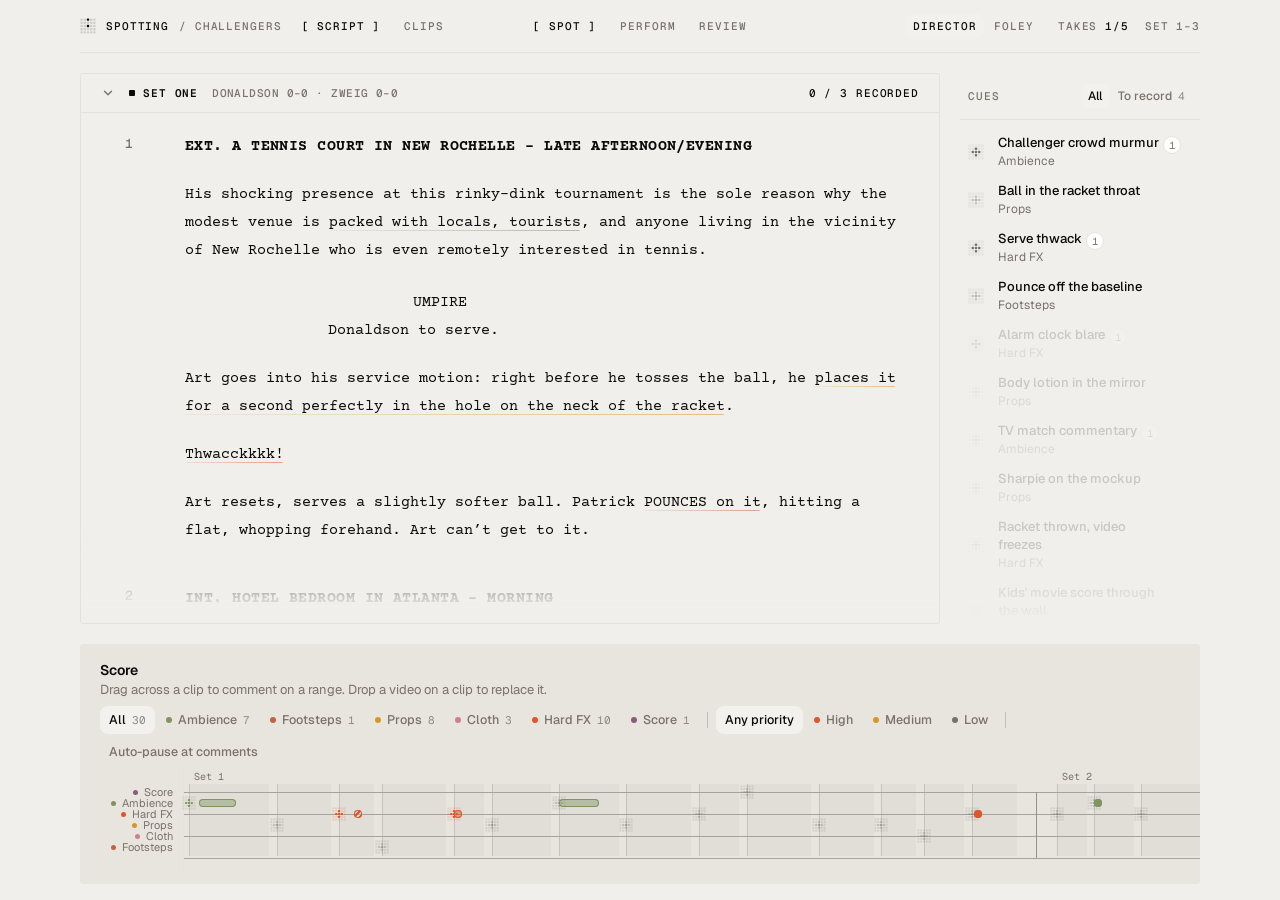
==== commit 87d0fbf1: "Update Spotting Script View.html" ====
--- a/Spotting Script View.html
+++ b/Spotting Script View.html
@@ -9,7 +9,7 @@
   --background:#f1efeb; --score-bg:#e8e5df; --foreground:#0c0a09; --card:#ffffff; --card-foreground:#0c0a09; --popover:#ffffff;
   --primary:#1c1917; --primary-foreground:#fafaf9; --secondary:#f5f3f0; --muted:#f5f3f0; --muted-foreground:#78716c;
   --accent:#f3f1ed; --border:#e5e2dd; --input:#e2ded8; --ring:#a1a1a1; --well:#0a0a0a; --well-fg:#fafafa;
-  --radius:.625rem;
+  --radius:.625rem; --link:#2b8ff0;
   --ambience:#7f9460; --footsteps:#c2643f; --props:#d69726; --cloth:#cf7f8b; --hardfx:#e0552b; --score:#8a5a7e;
   --shadow-sm:0 1px 2px rgba(0,0,0,.05); --shadow-md:0 4px 6px -1px rgba(0,0,0,.1),0 2px 4px -2px rgba(0,0,0,.1);
   --f-sans:"Geist",ui-sans-serif,system-ui,-apple-system,sans-serif; --f-mono:"Geist Mono",ui-monospace,Menlo,monospace;
@@ -37,7 +37,7 @@
 .meta{justify-self:end;display:flex;gap:16px;color:var(--muted-foreground)}
 .meta b{font-weight:500;color:var(--foreground)}
 .scr{display:inline-block}
-@media (max-width:760px){header.top{grid-template-columns:1fr auto}.meta{display:none}}
+@media (max-width:760px){header.top{grid-template-columns:1fr auto}.meta>span{display:none}}
 
 /* shadcn: Button */
 .btn{display:inline-flex;align-items:center;justify-content:center;gap:6px;height:32px;padding:0 12px;border-radius:calc(var(--radius) - 2px);font-size:13px;font-weight:500;cursor:pointer;border:1px solid transparent;white-space:nowrap;transition:background .15s,opacity .15s}
@@ -97,6 +97,22 @@
 .mk:hover::before,.mk.hot::before{opacity:1;transform:none}
 .mk.match::before{opacity:1;transform:scale(.85)}
 .mk.faded{opacity:.2}
+/* the staff is also the timeline: one slot per clip, as long as the clip; comments ride their category lane inside it */
+.lanes .slot{position:absolute;top:14px;height:72px;border-left:1px solid color-mix(in srgb,var(--foreground) 16%,var(--score-bg));background:color-mix(in srgb,var(--foreground) 3%,transparent);cursor:crosshair;transition:background .15s}
+.lanes .slot:hover{background:color-mix(in srgb,var(--foreground) 6%,transparent)}
+.lanes .slot.cur{background:color-mix(in srgb,var(--foreground) 9%,transparent)}
+.lanes .slot.drop{outline:1px dashed var(--foreground);outline-offset:-1px}
+.cm{position:absolute;height:8px;min-width:8px;margin-top:-4px;padding:0;border:0;border-radius:4px;cursor:pointer;z-index:2;
+  background:color-mix(in srgb,var(--c) 45%,transparent);box-shadow:inset 0 0 0 1px var(--c);transition:opacity .2s,box-shadow .15s}
+.cm.pt{width:8px;margin-left:-4px;border-radius:50%;background:var(--c)}
+.cm.addressed{background:repeating-linear-gradient(135deg,var(--c) 0 2px,transparent 2px 4px)}
+.cm.approved{background:transparent;opacity:.5}
+.cm:hover,.cm.on{z-index:4;opacity:1;box-shadow:inset 0 0 0 1px var(--c),0 0 0 2px var(--score-bg),0 0 0 3px var(--c)}
+.cm.faded{opacity:.12}
+.lanes .ph{position:absolute;top:10px;height:80px;width:2px;margin-left:-1px;border-radius:1px;background:var(--foreground);pointer-events:none;z-index:5}
+.lanes .sel{position:absolute;top:14px;height:72px;background:color-mix(in srgb,var(--foreground) 12%,transparent);border-inline:1px solid var(--foreground);pointer-events:none;z-index:3}
+.filters{display:flex;flex-wrap:wrap;align-items:center;gap:4px 8px}
+.vsep{width:1px;height:16px;background:color-mix(in srgb,var(--foreground) 18%,transparent)}
 
 /* shadcn: Tooltip */
 .tip{position:fixed;z-index:50;pointer-events:none;background:var(--primary);color:var(--primary-foreground);font-size:12px;line-height:16px;border-radius:calc(var(--radius) - 2px);padding:6px 10px;white-space:nowrap;transform:translate(-50%,-100%);margin-top:-10px;animation:tipin .12s ease-out}
@@ -142,6 +158,16 @@
 .ci.in,.ci.open,.ci:hover{opacity:1}
 .ci .lbl{font-size:13px;font-weight:500;line-height:18px;min-width:0}
 .ci .cat{display:block;font-size:12px;font-weight:400;color:var(--muted-foreground)}
+/* cue list: unresolved-comment count, and a checkbox per approved cue in the "To record" view */
+.cuelist-h{display:flex;align-items:center;justify-content:space-between;gap:6px}
+.cuelist-h .tg{height:24px;padding:0 7px;font:500 12px var(--f-sans);letter-spacing:0;text-transform:none}
+.ci{position:relative;padding-right:30px}
+.ci .cc{position:absolute;right:8px;top:8px;min-width:18px;padding:0 5px;border:1px solid var(--border);border-radius:999px;background:var(--card);font:400 10.5px/16px var(--f-mono);color:var(--muted-foreground);text-align:center}
+.ck{display:none;position:absolute;right:9px;top:50%;width:16px;height:16px;margin-top:-8px;border:1.5px solid var(--input);border-radius:4px;background:var(--card);cursor:pointer}
+.ck[aria-checked=true]{background:var(--foreground);border-color:var(--foreground)}
+.ck[aria-checked=true]::after{content:"";position:absolute;left:4px;top:1px;width:4px;height:8px;border:solid var(--background);border-width:0 1.5px 1.5px 0;transform:rotate(45deg)}
+.cuelist.todo .ck{display:block}.cuelist.todo .cc{display:none}
+.cuelist.todo .ci.match{opacity:1}
 
 /* highlight */
 .cue{cursor:pointer;border-radius:3px;-webkit-box-decoration-break:clone;box-decoration-break:clone;
@@ -157,7 +183,7 @@
 
 /* shadcn: Popover: the cue card (fixed, follows its cue while the script scrolls) */
 .pop{position:fixed;z-index:30;width:248px;animation:popin .16s ease-out;transition:width .3s cubic-bezier(.22,1,.36,1)}
-.pop.open{width:320px}
+.pop.open{width:340px}
 .pop{cursor:grab;user-select:none;-webkit-user-select:none}
 .pop .btn{cursor:pointer}
 .pop.dragging,.pop.dragging *{cursor:grabbing!important}
@@ -189,32 +215,6 @@
 @keyframes ring{from{transform:scale(1.5);opacity:0}30%{opacity:1}to{transform:scale(.8);opacity:.2}}
 @keyframes cdpop{0%{opacity:0;transform:scale(1.4)}25%{opacity:1;transform:scale(1)}80%{opacity:1}100%{opacity:.1;transform:scale(.9)}}
 
-/* hero: waveform / glyph */
-.hero{position:relative;height:88px;background:var(--well);display:grid;place-items:center;margin:6px 6px 0;border-radius:calc(var(--radius) - 3px);overflow:hidden}
-.hero canvas.big{width:48px;height:48px}
-.hero .tag{position:absolute;left:8px;top:7px;z-index:2;display:flex;align-items:center;gap:6px;font:400 10.5px var(--f-mono);color:#a3a3a3}
-.hero .tag i{width:6px;height:6px;border-radius:50%;background:#a3a3a3}
-.hero .tag.rec i{background:#ef4444;animation:blink 1s steps(2) infinite}
-.hero .tag.rec{color:#fafafa}
-@keyframes blink{50%{opacity:.15}}
-.hero .tl{position:absolute;right:6px;top:4px;z-index:2;display:flex;gap:2px}
-.hero .btn-ghost{color:#d4d4d4;height:28px;width:28px}
-.hero .btn-ghost:hover{background:#262626;color:#fafafa}
-.wave{position:absolute;inset:0}
-.wave .bars{position:absolute;inset:0;display:flex;align-items:center;gap:2px;padding:24px 14px 12px;transition:opacity .2s}
-.wave .bars span{flex:1;height:var(--h);min-height:2px;border-radius:2px;background:var(--c);opacity:.9}
-.wave.playing::after{content:"";position:absolute;top:22px;bottom:10px;width:2px;border-radius:1px;background:#fafafa;left:14px;animation:sweep 1.7s linear forwards}
-@keyframes sweep{to{left:calc(100% - 16px)}}
-.wave.playing::after{animation-duration:var(--d,1.7s)}
-.hero .tag{max-width:200px;overflow:hidden;text-overflow:ellipsis;white-space:nowrap}
-.wave .clear{position:absolute;left:50%;top:55%;transform:translate(-50%,-50%) scale(.96);opacity:0;pointer-events:none;
-  background:rgba(10,10,10,.82);border-color:#404040;color:#fafafa;transition:opacity .15s,transform .15s,background .15s}
-.wave .clear svg{color:#f87171}
-.wave .clear:hover{background:#1f1f1f;border-color:#6b2c2c}
-.wave:hover .clear,.wave:focus-within .clear{opacity:1;pointer-events:auto;transform:translate(-50%,-50%)}
-.wave:hover .bars,.wave:focus-within .bars{opacity:.2}
-@media (hover:none){.wave .clear{opacity:1;pointer-events:auto;transform:translate(-50%,-50%)}.wave .bars{opacity:.3}}
-
 .pop .head{display:flex;align-items:flex-start;justify-content:space-between;gap:10px;padding:12px 14px 0}
 .pop h3{margin:0;font-size:14px;font-weight:600;line-height:20px}
 .pop .sub{color:var(--muted-foreground);font-size:12px;line-height:16px}
@@ -223,7 +223,200 @@
 .pop .note{margin:4px 0 0;font:400 13px/20px var(--f-script)}
 .pop .line{margin:10px 0 0;padding-top:10px;border-top:1px solid var(--border);font-size:12px;color:var(--muted-foreground)}
 .pop .line em{font-style:normal;font-family:var(--f-script);color:var(--foreground)}
-.pop .acts{display:flex;justify-content:center;gap:8px;padding:0 14px 14px}
+.pop.open .more>div{overflow-y:auto;max-height:calc(100dvh - 250px);scrollbar-width:thin;scrollbar-color:var(--input) transparent}
+.pop textarea,.pop .thread{user-select:text;-webkit-user-select:text;cursor:auto}
+.pop .acts{display:flex;flex-wrap:wrap;justify-content:center;gap:8px;padding:0 14px 14px}
+.pop .empty{margin:4px 0;color:var(--muted-foreground);font-size:12.5px}
+
+/* voice memos in a dark well */
+.hero{position:relative;height:88px;background:var(--well);display:grid;place-items:center;margin:6px 6px 0;border-radius:calc(var(--radius) - 3px);overflow:hidden}
+.hero .tag{position:absolute;left:8px;top:7px;z-index:2;display:flex;align-items:center;gap:6px;max-width:190px;overflow:hidden;text-overflow:ellipsis;white-space:nowrap;font:400 10.5px var(--f-mono);color:#a3a3a3}
+.hero .tag i{flex:none;width:6px;height:6px;border-radius:50%;background:#a3a3a3}
+.hero .tl{position:absolute;right:6px;top:4px;z-index:2;display:flex;align-items:center;gap:2px}
+.hero .btn-ghost{color:#d4d4d4;height:28px;width:28px}
+.hero .btn-ghost:hover{background:#262626;color:#fafafa}
+.wave{position:absolute;inset:0}
+.wave .bars{position:absolute;inset:0;display:flex;align-items:center;gap:2px;padding:24px 14px 12px;transition:opacity .2s}
+.wave .bars span{flex:1;height:var(--h);min-height:2px;border-radius:2px;background:var(--c);opacity:.9}
+.wave.playing::after{content:"";position:absolute;top:22px;bottom:10px;width:2px;border-radius:1px;background:#fafafa;left:14px;animation:sweep var(--d,1.7s) linear forwards}
+@keyframes sweep{to{left:calc(100% - 16px)}}
+.hero.sm{height:60px;margin:8px 0 0}
+.hero.sm .wave .bars{padding:26px 10px 6px}
+.hero.sm .wave.playing::after{top:24px;bottom:4px;left:10px}
+
+/* scrubber under the clip: comment ranges, the loop, the playhead. Click to seek, drag to select a range */
+.sbar{display:flex;align-items:center;gap:4px;margin:4px 6px 0}
+.sbar .btn-icon{width:28px;height:28px;flex:none}
+.scrub{position:relative;flex:1;height:24px;border-radius:4px;background:var(--muted);cursor:crosshair;touch-action:none}
+.scrub .r{position:absolute;bottom:3px;height:4px;min-width:4px;border-radius:2px;background:var(--c);opacity:.8;pointer-events:none}
+.scrub .lp{position:absolute;top:0;bottom:0;background:color-mix(in srgb,var(--foreground) 10%,transparent);border-inline:1px solid var(--foreground);pointer-events:none}
+.scrub .phd{position:absolute;top:2px;bottom:2px;width:2px;margin-left:-1px;border-radius:1px;background:var(--foreground);pointer-events:none}
+
+/* spatial anchors on the frame: a box, or an off-screen edge */
+.anc{position:absolute;inset:0;pointer-events:none;z-index:1}
+.abox{position:absolute;border:1.5px solid var(--c);border-radius:4px;background:color-mix(in srgb,var(--c) 12%,transparent);box-shadow:0 0 0 1px rgba(0,0,0,.4)}
+.abox.on{border-width:2px}
+.anc .av,.draw .av{position:absolute;width:18px;height:18px;font-size:7.5px;box-shadow:0 0 0 1.5px #000}
+.abox .av{left:-8px;top:-8px}
+.aedge{position:absolute;display:flex;align-items:center;justify-content:center;gap:6px;font:500 9.5px var(--f-mono);letter-spacing:.06em;text-transform:uppercase;color:#fafafa;text-shadow:0 1px 2px rgba(0,0,0,.6)}
+.aedge .av{position:static}
+.aedge.left,.aedge.right{top:30px;bottom:26px;width:40px;writing-mode:vertical-rl}
+.aedge.left{left:0;background:linear-gradient(90deg,color-mix(in srgb,var(--c) 80%,transparent),transparent)}
+.aedge.right{right:0;background:linear-gradient(270deg,color-mix(in srgb,var(--c) 80%,transparent),transparent)}
+.aedge.top,.aedge.bottom{left:0;right:0;height:32px}
+.aedge.top{top:0;background:linear-gradient(180deg,color-mix(in srgb,var(--c) 80%,transparent),transparent)}
+.aedge.bottom{bottom:0;background:linear-gradient(0deg,color-mix(in srgb,var(--c) 80%,transparent),transparent)}
+.draw{position:absolute;inset:0;z-index:3;cursor:crosshair;touch-action:none;background:rgba(0,0,0,.28)}
+.draw .abox{pointer-events:none}
+.draw>small{position:absolute;left:50%;top:50%;transform:translate(-50%,-50%);font:400 10.5px var(--f-mono);color:#e5e5e5;background:rgba(0,0,0,.6);padding:2px 7px;border-radius:4px;white-space:nowrap;pointer-events:none}
+.ep{position:absolute;display:grid;place-items:center;padding:0;border:1px dashed rgba(255,255,255,.6);border-radius:4px;background:rgba(0,0,0,.35);color:#fafafa;font-size:13px;cursor:pointer}
+.ep:hover,.ep[aria-pressed=true]{background:color-mix(in srgb,var(--c) 75%,transparent);border-style:solid}
+.ep.left{left:6px;top:38px;bottom:38px;width:30px}.ep.right{right:6px;top:38px;bottom:38px;width:30px}
+.ep.top{top:6px;left:42px;right:42px;height:26px}.ep.bottom{bottom:6px;left:42px;right:42px;height:26px}
+
+/* comment card, after the references: header, a thread joined by a line, an input with a round send button */
+.av{flex:none;width:32px;height:32px;border-radius:50%;font-size:0;
+  background:radial-gradient(circle,var(--c) 0 38%,transparent 44%) 0 0/4px 4px,radial-gradient(circle,color-mix(in srgb,var(--c) 60%,#000) 0 30%,transparent 36%) 2px 2px/4px 4px,color-mix(in srgb,var(--c) 40%,#fff)}
+.pop .panel{border-radius:20px;box-shadow:0 14px 34px -12px rgba(0,0,0,.24),0 2px 6px rgba(0,0,0,.05)}
+.pop .clipslot{border-radius:14px}
+.ch{display:flex;align-items:center;gap:8px;padding:14px 10px 12px 18px;border-bottom:1px solid var(--border);background:color-mix(in srgb,var(--muted) 55%,var(--popover))}
+.pop:not(.ext) .ch{margin-top:6px;border-top:1px solid var(--border)}
+.ch .tt{flex:1;min-width:0}
+.ch b{display:block;font-size:15px;font-weight:500;line-height:20px;white-space:nowrap;overflow:hidden;text-overflow:ellipsis}
+.ch small{display:block;font:400 11px/16px var(--f-mono);color:var(--muted-foreground);white-space:nowrap;overflow:hidden;text-overflow:ellipsis}
+.ch .btn-icon{width:30px;height:30px;flex:none;color:var(--muted-foreground)}
+.ch .btn-icon svg{width:16px;height:16px}
+.ch .bk{margin-left:-10px}
+.stc{display:inline-flex;align-items:center;gap:5px;flex:none;height:26px;padding:0 9px;border:1px solid var(--border);border-radius:999px;background:var(--popover);font:500 12px var(--f-sans);color:var(--foreground);white-space:nowrap}
+button.stc{cursor:pointer}button.stc:hover{background:var(--accent)}
+.stc i{width:6px;height:6px;border-radius:50%;background:var(--c)}
+.stc svg{width:12px;height:12px;color:var(--muted-foreground)}
+.kh{flex:none;font:400 10.5px var(--f-mono);color:var(--muted-foreground);white-space:nowrap}
+.cnote{all:unset;box-sizing:border-box;display:-webkit-box;-webkit-box-orient:vertical;-webkit-line-clamp:2;overflow:hidden;width:100%;padding:12px 18px 0;font:400 12.5px/19px var(--f-script);color:var(--muted-foreground);cursor:pointer}
+.cnote[aria-expanded=true]{-webkit-line-clamp:unset}
+.cnote b{font:500 11.5px var(--f-sans);color:var(--foreground);margin-right:6px}
+.thread{padding:6px 18px 8px}
+.msg{position:relative;display:grid;grid-template-columns:32px minmax(0,1fr);gap:12px;padding:12px 0}
+.msg:has(+.msg:not(.sys))::before{content:"";position:absolute;left:15.25px;top:52px;bottom:-4px;width:1.5px;border-radius:1px;background:var(--border)}
+.msg .who{display:flex;align-items:baseline;flex-wrap:wrap;gap:0 8px;font-size:14px;font-weight:600;line-height:20px}
+.msg .who small{font-size:12.5px;font-weight:400;color:var(--muted-foreground)}
+.msg p{margin:2px 0 0;font-size:14px;line-height:21px;color:color-mix(in srgb,var(--foreground) 78%,transparent);white-space:pre-wrap;overflow-wrap:anywhere}
+.msg.sys{display:block;padding:6px 0;text-align:center;font-size:11.5px;color:var(--muted-foreground)}
+.mention{color:var(--link);font-weight:500}
+.rxs{display:flex;flex-wrap:wrap;gap:4px;margin-top:8px}
+.rx{display:inline-flex;align-items:center;gap:4px;height:24px;padding:0 8px;border:1px solid var(--border);border-radius:999px;background:transparent;font-size:12.5px;cursor:pointer}
+.rx:hover{background:var(--accent)}
+.rx[aria-pressed=true]{background:color-mix(in srgb,var(--link) 10%,transparent);border-color:color-mix(in srgb,var(--link) 45%,transparent)}
+.rx b{font:400 11px var(--f-mono);color:var(--muted-foreground)}
+.chips{display:flex;flex-wrap:wrap;gap:4px}
+.chip{display:inline-flex;align-items:center;gap:5px;border:1px solid var(--border);background:transparent;border-radius:999px;padding:3px 9px;font:inherit;font-size:12px;color:var(--muted-foreground);cursor:pointer}
+.chip i{width:6px;height:6px;border-radius:50%;background:var(--c)}
+.chip:hover{background:var(--accent)}
+.chip[aria-pressed=true]{background:var(--foreground);color:var(--background);border-color:var(--foreground)}
+.compose{position:relative;padding:12px 12px 12px 18px;border-top:1px solid var(--border);background:var(--popover)}
+.pend{margin-bottom:8px}.pend .hero.sm:first-child{margin-top:0}
+.cin{display:flex;align-items:flex-end;gap:10px}
+.cin .av{width:28px;height:28px;margin-bottom:2px}
+.cin textarea{flex:1;min-width:0;min-height:32px;max-height:120px;padding:6px 0;border:0;outline:0;resize:none;background:transparent;color:inherit;font:inherit;font-size:14px;line-height:20px;caret-color:var(--link)}
+.cin textarea::placeholder{color:var(--muted-foreground)}
+.cin .btn{width:34px;height:34px;padding:0;border-radius:50%;flex:none}
+.cin .btn svg{width:16px;height:16px}
+.cin .mic{color:var(--muted-foreground)}
+.cin .mic.rec{width:auto;padding:0 10px;border-radius:17px;background:#ef4444;color:#fff;font:500 11px var(--f-mono)}
+.cin .send{background:var(--link);color:#fff}
+.cin .send:hover{opacity:.9}
+.clist{padding:6px 10px 8px}
+.crow{display:grid;grid-template-columns:24px minmax(0,1fr) auto;gap:10px;align-items:center;width:100%;padding:8px;border:0;border-radius:10px;background:transparent;text-align:left;font-size:13.5px;cursor:pointer}
+.crow:hover{background:var(--accent)}
+.crow .av{width:24px;height:24px}
+.crow>span:nth-child(2){white-space:nowrap;overflow:hidden;text-overflow:ellipsis}
+.crow small{display:flex;align-items:center;gap:6px;font:400 11px var(--f-mono);color:var(--muted-foreground)}
+.dot{width:6px;height:6px;border-radius:50%;background:var(--c)}
+.clist .empty{padding:6px 8px;margin:0}
+
+/* floating toolbar under the open card: react / tag / AI, and a keyboard-shortcuts button */
+.ftb{position:fixed;z-index:31;display:flex;gap:4px;padding:6px;background:var(--popover);border:1px solid var(--border);border-radius:999px;box-shadow:0 12px 26px -10px rgba(0,0,0,.22);animation:popin .12s ease-out}
+.ftb[hidden],.kbb[hidden]{display:none}
+.ftb .btn{width:40px;height:40px;padding:0;border-radius:50%;color:var(--muted-foreground)}
+.ftb .btn:hover{color:var(--foreground)}
+.ftb .btn svg,.kbb svg{width:20px;height:20px}
+.ftb .ai{color:var(--score)}
+.kbb{position:fixed;z-index:31;width:36px;height:36px;padding:0;border:0;border-radius:8px;background:transparent;color:var(--muted-foreground);cursor:pointer}
+.kbb:hover{background:var(--accent);color:var(--foreground)}
+/* tools on a player: box (B), off-screen (E), comment (C) */
+.ptools{position:absolute;right:8px;bottom:8px;z-index:4;display:flex;gap:2px;padding:3px;border-radius:999px;background:rgba(10,10,10,.6);-webkit-backdrop-filter:blur(6px);backdrop-filter:blur(6px)}
+.clipslot .ptools{top:6px;bottom:auto;right:6px}
+.player .ptools{top:10px;left:10px;right:auto;bottom:auto}
+.pop:not(.open) .ptools{display:none}
+.ptools .btn{width:30px;height:30px;padding:0;border-radius:50%;background:transparent;color:#e5e5e5}
+.ptools .btn:hover,.ptools .btn[aria-pressed=true]{background:rgba(255,255,255,.2);color:#fff}
+.ptools .btn svg{width:15px;height:15px}
+/* menus reuse the right-click menu */
+.ctx.menu{width:260px;border-radius:14px;padding:6px}
+.ctx.mn{position:absolute;left:8px;right:8px;bottom:calc(100% - 4px);min-width:0;max-height:240px;overflow-y:auto;padding:6px;border-radius:16px}
+.ctx.mn button{gap:10px;padding:8px 10px;font-size:14px;border-radius:10px}
+.ctx.mn .av{width:28px;height:28px}
+.ctx button.on{background:var(--accent)}
+.ctx button small{margin-left:auto;color:var(--muted-foreground);font-size:11.5px;white-space:nowrap}
+.ctx button:disabled{opacity:.45;pointer-events:none}
+.ctx .mh{padding:6px 10px 4px;font-size:11.5px;color:var(--muted-foreground)}
+.ctx .chips{padding:2px 8px 8px}
+.ctx .chip{width:auto;padding:3px 9px;font-size:12px;color:var(--muted-foreground)}
+.ctx .chip[aria-pressed=true]{background:var(--foreground);color:var(--background)}
+.ctx .emo{display:flex;gap:2px}
+.ctx .emo button{justify-content:center;padding:6px 0;font-size:18px}
+.ctx .kr{display:flex;align-items:center;gap:10px;padding:5px 10px;font-size:12.5px}
+.ctx kbd{min-width:24px;padding:1px 6px;border:1px solid var(--border);border-bottom-width:2px;border-radius:5px;background:var(--card);font:500 11px var(--f-mono);text-align:center}
+
+/* clip view: the cut as a player, a timecode ruler with comments, and a strip of clips */
+.pane.clips::after{display:none}
+.stage{flex:1;min-height:0;display:flex;flex-direction:column;gap:10px;padding:14px 16px 12px}
+.st-h{display:flex;align-items:center;gap:10px}
+.st-h .tt{flex:1;min-width:0}
+.st-h b{display:block;font-size:15px;font-weight:500;line-height:20px}
+.st-h small{display:block;font:400 11px/16px var(--f-mono);color:var(--muted-foreground);white-space:nowrap;overflow:hidden;text-overflow:ellipsis}
+.st-h .btn{height:28px;padding:0 10px;font-size:12.5px}
+.st-note{margin:-4px 0 0;font:400 12.5px/19px var(--f-script);color:var(--muted-foreground);white-space:nowrap;overflow:hidden;text-overflow:ellipsis}
+.st-note span{font:500 11.5px var(--f-sans);color:var(--foreground);margin-right:6px}
+.st-p{flex:1;min-height:120px;display:grid;place-items:center}
+.player{position:relative;background:#000;border-radius:10px;overflow:hidden}
+.player .pm,.player .media{position:absolute;inset:0}
+.player .media canvas,.player .media video{display:block;width:100%;height:100%;object-fit:cover}
+.player .abox .av{width:22px;height:22px;left:-10px;top:-10px}
+.ctl{display:flex;align-items:center;gap:4px}
+.ctl .btn-icon{width:30px;height:30px}
+.ctl .tc{margin-left:6px;font:500 12px var(--f-mono)}
+.ctl .hint{margin-left:auto;font-size:12px}
+.ruler{position:relative;flex:none;height:60px;border:1px solid var(--border);border-radius:8px;background:var(--card);cursor:crosshair;touch-action:none;overflow:hidden}
+.ruler .tk{position:absolute;top:0;width:1px;height:5px;background:var(--input)}
+.ruler .tk.l{height:9px;background:var(--ring)}
+.ruler .tk span{position:absolute;top:9px;left:3px;font:400 10px var(--f-mono);color:var(--muted-foreground);white-space:nowrap}
+.ruler .rb{position:absolute;height:7px;min-width:7px;padding:0;border:0;border-radius:4px;cursor:pointer;z-index:2;background:color-mix(in srgb,var(--c) 45%,transparent);box-shadow:inset 0 0 0 1px var(--c)}
+.ruler .rb.pt{width:9px;height:9px;margin:-1px 0 0 -4.5px;border-radius:50%;background:var(--c)}
+.ruler .rb.addressed{background:repeating-linear-gradient(135deg,var(--c) 0 2px,transparent 2px 4px)}
+.ruler .rb.approved{background:transparent;opacity:.5}
+.ruler .rb:hover,.ruler .rb.on{box-shadow:inset 0 0 0 1px var(--c),0 0 0 2px var(--card),0 0 0 3px var(--c);opacity:1}
+.ruler .rb.faded{opacity:.15}
+.ruler .rl,.ruler .rsel{position:absolute;top:0;bottom:0;background:color-mix(in srgb,var(--foreground) 8%,transparent);border-inline:1px solid var(--foreground);pointer-events:none}
+.ruler .rph{position:absolute;top:0;bottom:0;width:2px;margin-left:-1px;background:var(--foreground);pointer-events:none;z-index:3}
+.ruler .rph::before{content:"";position:absolute;top:0;left:-4px;border:5px solid transparent;border-top-color:var(--foreground)}
+.strip{flex:none;display:flex;gap:6px;overflow-x:auto;padding-bottom:4px;scrollbar-width:thin;scrollbar-color:var(--input) transparent}
+.cc2{flex:none;display:grid;grid-template-columns:44px 104px;grid-template-rows:auto auto;gap:0 8px;align-items:center;padding:5px;border:1px solid var(--border);border-radius:8px;background:var(--card);text-align:left;cursor:pointer}
+.cc2:hover{background:var(--accent)}
+.cc2[aria-current=true]{border-color:var(--foreground);box-shadow:inset 0 0 0 1px var(--foreground)}
+.cc2 .th{grid-row:span 2;position:relative;height:28px;border-radius:4px;background:linear-gradient(var(--a),var(--b))}
+.cc2 .th i{position:absolute;left:4px;bottom:4px;width:6px;height:6px;border-radius:50%;background:var(--c)}
+.cc2 .th b{position:absolute;right:3px;top:3px;min-width:14px;padding:0 3px;border-radius:7px;background:#fafafa;color:#0a0a0a;font:500 9.5px/14px var(--f-mono);text-align:center}
+.cc2 .nm{font-size:12px;font-weight:500;white-space:nowrap;overflow:hidden;text-overflow:ellipsis}
+.cc2 small{font:400 10.5px var(--f-mono);color:var(--muted-foreground)}
+.view-clips .ci{opacity:1}
+.ci.cur{background:var(--accent)}
+/* drop targets for uploaded clips */
+.pop.drop{outline:2px dashed var(--foreground);outline-offset:3px;border-radius:12px}
+.cue.drop{outline:1px dashed var(--c);outline-offset:2px;background-size:100% 100%,100% 1px}
+.ci.drop{background:var(--accent);outline:1px dashed var(--ring)}
+header .tg{height:24px;padding:0 8px;font:inherit;letter-spacing:inherit;text-transform:inherit}
+.meta{align-items:center}
 
 /* right-click menu */
 .ctx{position:fixed;z-index:50;min-width:150px;padding:4px;background:var(--popover);border:1px solid var(--border);border-radius:var(--radius);box-shadow:var(--shadow-md);animation:popin .12s ease-out}
@@ -231,54 +424,6 @@
 .ctx button{display:flex;align-items:center;gap:8px;width:100%;border:0;background:transparent;padding:7px 10px;border-radius:calc(var(--radius) - 3px);font:inherit;font-size:13px;color:var(--foreground);cursor:pointer;text-align:left}
 .ctx button:hover,.ctx button:focus-visible{background:var(--accent);outline:0}
 .ctx svg{width:14px;height:14px}
-/* drop targets, upload zone, library */
-.btn-drop{background:transparent;color:var(--foreground);border:1px dashed var(--ring)}
-.btn-drop:hover{background:var(--accent);border-color:var(--foreground)}
-.hero.dz{background:transparent;border:1px dashed var(--input);margin:6px 8px 0;height:86px}
-.dzb{all:unset;box-sizing:border-box;position:absolute;inset:0;display:flex;flex-direction:column;align-items:center;justify-content:center;gap:2px;cursor:pointer;color:var(--foreground);font-size:13px;border-radius:inherit}
-.dzb svg{width:18px;height:18px;margin-bottom:3px;color:var(--muted-foreground)}
-.dzb small{color:var(--muted-foreground);font-size:12px}
-.dzb:hover,.dzb:focus-visible{background:var(--accent)}
-.pop.drop{outline:2px dashed var(--foreground);outline-offset:3px;border-radius:12px}
-.pop.drop .hero.dz{background:var(--accent);border-color:var(--foreground)}
-.cue.drop{outline:1px dashed var(--c);outline-offset:2px;background-size:100% 100%,100% 1px}
-.ci.drop{background:var(--accent);outline:1px dashed var(--ring)}
-.lib{padding:10px 12px 12px}
-.lib-h{display:flex;align-items:center;gap:6px;font-size:13px;font-weight:500;margin-bottom:8px}
-.lib-h small{margin-left:auto;color:var(--muted-foreground);font:400 11px var(--f-mono)}
-.lib-h .btn{width:26px;height:26px;margin-left:-6px}
-.chips{display:flex;flex-wrap:wrap;gap:4px;margin-bottom:8px}
-.chip{display:inline-flex;align-items:center;gap:5px;border:1px solid var(--border);background:transparent;border-radius:999px;padding:2px 8px;font:inherit;font-size:11.5px;color:var(--muted-foreground);cursor:pointer}
-.chip i{width:6px;height:6px;border-radius:50%;background:var(--c)}
-.chip:hover{background:var(--accent)}
-.chip[aria-pressed=true]{background:var(--foreground);color:var(--background);border-color:var(--foreground)}
-.lrows{max-height:206px;overflow-y:auto;margin:0 -4px;padding-right:2px}
-.lr{display:grid;grid-template-columns:26px minmax(0,1fr) auto;gap:6px;align-items:center;padding:3px 4px;border-radius:6px}
-.lr:hover{background:var(--accent)}
-.lr .btn-icon{width:26px;height:26px}
-.lr .lm{min-width:0}.lr .n{font-size:12.5px;white-space:nowrap;overflow:hidden;text-overflow:ellipsis}
-.lr small{display:block;color:var(--muted-foreground);font-size:11.5px}
-.lr .btn-outline{height:24px;padding:0 9px;font-size:12px}
-.lr.fit{background:color-mix(in srgb,var(--accent) 70%,transparent)}
-.fitb{display:inline-flex;align-items:center;margin-right:6px;padding:0 6px;border-radius:999px;background:var(--foreground);color:var(--background);font-size:10.5px;line-height:16px;font-weight:500}
-/* library section */
-.libsec{background:transparent;border:1px solid var(--border);border-radius:3px;box-shadow:none;margin:0}
-.libsec.drop{outline:2px dashed var(--foreground);outline-offset:-4px;background:var(--accent)}
-.libh{display:flex;align-items:center;gap:10px;padding:0 8px 0 0}
-.libt{all:unset;box-sizing:border-box;flex:1;display:flex;align-items:center;gap:10px;padding:11px 20px;cursor:pointer;font:500 11px/16px var(--f-mono);letter-spacing:.08em;text-transform:uppercase;color:var(--foreground);border-radius:3px}
-.libt:hover{background:var(--accent)}
-.libt .chev{width:14px;height:14px;color:var(--muted-foreground);transition:transform .25s cubic-bezier(.22,1,.36,1)}
-.libsec.collapsed .libt .chev{transform:rotate(-90deg)}
-.libt small{color:var(--muted-foreground);font:inherit}
-.libbody{display:grid;grid-template-rows:1fr;transition:grid-template-rows .3s cubic-bezier(.22,1,.36,1)}
-.libsec.collapsed .libbody{grid-template-rows:0fr}
-.libbody>div{overflow:hidden;min-height:0}
-.libin{padding:2px 20px 14px}
-.libsec .chips{margin:0 0 8px}
-.libgrid{display:grid;grid-template-columns:repeat(auto-fill,minmax(250px,1fr));gap:0 14px;max-height:150px;overflow-y:auto}
-.lr.lone{grid-template-columns:26px minmax(0,1fr);cursor:grab}
-.lr.lone:active{cursor:grabbing}
-.lib .empty{margin:12px 4px;color:var(--muted-foreground);font-size:12.5px}
 /* highlighter: appears over a text selection */
 .hl{position:fixed;z-index:40;display:flex;gap:7px;padding:7px 9px;background:var(--popover);border:1px solid var(--border);border-radius:999px;box-shadow:var(--shadow-md);transform:translateX(-50%);animation:popin .12s ease-out}
 .hl[hidden]{display:none}
@@ -310,23 +455,27 @@
 
 <div class="wrap">
 <header class="top">
-  <div class="brand"><canvas class="g" id="garden" width="16" height="16" style="width:16px;height:16px" aria-hidden="true"></canvas><span class="scr" data-scr>Spotting</span><span class="crumb">/ <span class="scr" data-scr>Challengers</span></span></div>
+  <div class="brand"><canvas class="g" id="garden" width="16" height="16" style="width:16px;height:16px" aria-hidden="true"></canvas><span class="scr" data-scr>Spotting</span><span class="crumb">/ <span class="scr" data-scr>Challengers</span></span><nav class="nav" id="view" role="tablist" aria-label="View"><button role="tab" data-view="script" aria-selected="true">Script</button><button role="tab" data-view="clips" aria-selected="false">Clips</button></nav></div>
   <nav class="nav" role="tablist" aria-label="Stage"><button role="tab" aria-selected="true"><span class="scr" data-scr>Spot</span></button><button role="tab" aria-selected="false"><span class="scr" data-scr>Perform</span></button><button role="tab" aria-selected="false"><span class="scr" data-scr>Review</span></button></nav>
-  <div class="meta"><span><span class="scr" data-scr>Takes</span> <b id="navTally">0/0</b></span><span class="scr" data-scr>Set 1–3</span></div>
+  <div class="meta"><div class="toggles" id="role" role="group" aria-label="View as"></div><span><span class="scr" data-scr>Takes</span> <b id="navTally">0/0</b></span><span class="scr" data-scr>Set 1–3</span></div>
 </header>
 
 <section class="script" aria-label="Script">
-  <div class="pane"><main class="doc scroller" id="doc" tabindex="-1"></main></div>
-  <aside class="cuelist" id="cuelist" aria-label="Cues"><div class="cuelist-h">Cues</div><div class="cl-scroll" id="clScroll"></div></aside>
+  <div class="pane"><main class="doc scroller" id="doc" tabindex="-1"></main>
+    <section class="stage" id="stage" aria-label="Clips" hidden>
+      <div class="st-h" id="stHead"></div>
+      <p class="st-note" id="stNote"></p>
+      <div class="st-p"><div class="player" id="player"><div class="pm" id="stMedia"></div><div class="anc" id="stAnc"></div><div id="stTool"></div><div class="ptools"></div></div></div>
+      <div class="ctl"><button class="btn btn-ghost btn-icon" data-sact="prev" aria-label="Previous clip ([)"></button><button class="btn btn-ghost btn-icon" id="stPP" data-sact="pp" aria-label="Play or pause (space)"></button><button class="btn btn-ghost btn-icon" data-sact="next" aria-label="Next clip (])"></button><span class="tc" id="stTc"></span><span class="hint">Drag across the ruler to comment on a range · B to draw a box</span></div>
+      <div class="ruler" id="ruler"></div>
+      <div class="strip" id="strip"></div>
+    </section></div>
+  <aside class="cuelist" id="cuelist" aria-label="Cues"><div class="cuelist-h"><span>Cues</span><span class="toggles" id="clTabs" role="group" aria-label="Show"><button class="tg" data-todo="0" aria-pressed="true">All</button><button class="tg" data-todo="1" aria-pressed="false">To record <b id="todoN">0</b></button></span></div><div class="cl-scroll" id="clScroll"></div></aside>
 </section>
 
-<section class="card libsec collapsed" id="libsec" aria-label="Library">
-  <div class="libh"><button class="libt" id="libT" aria-expanded="false"><svg class="chev" viewBox="0 0 16 16" fill="none" stroke="currentColor" stroke-width="1.6" stroke-linecap="round" stroke-linejoin="round"><path d="M4 6l4 4 4-4"/></svg>Library <small id="libN"></small></button><button class="btn btn-drop" id="libUp"></button></div>
-  <div class="libbody"><div><div class="libin"><div class="chips" id="libChips"></div><div class="libgrid" id="libGrid"></div></div></div></div>
-</section>
-
 <section class="card score" aria-label="Score">
-  <div class="card-h"><div><div class="card-t">Score</div></div><div class="toggles" id="bar" role="group" aria-label="Filter cues"></div></div>
+  <div class="card-h"><div><div class="card-t">Score</div><div class="card-d">Drag across a clip to comment on a range. Drop a video on a clip to replace it.</div></div>
+    <div class="filters"><div class="toggles" id="bar" role="group" aria-label="Filter by sound"></div><span class="vsep"></span><div class="toggles" id="pri" role="group" aria-label="Filter comments by priority"></div><span class="vsep"></span><button class="tg" id="autoP" aria-pressed="false">Auto-pause at comments</button></div></div>
   <div class="staff-wrap"><div class="staff"><div class="clef" id="clef"></div><div class="lanes" id="tl"></div></div></div>
 </section>
 </div>
@@ -336,11 +485,11 @@
 const CATS={ambience:"Ambience",footsteps:"Footsteps",props:"Props",cloth:"Cloth",hardfx:"Hard FX",score:"Score"};
 /* loc picks the look of the stand-in clip. Add clip:"url.mp4" to any cue to use a real video instead. */
 const CUES={
- crowd:{c:"ambience",n:"Challenger crowd murmur",s:"library",loc:"court",d:"Small crowd, big feeling. Keep it thin: more folding chairs than stadium."},
+ crowd:{c:"ambience",n:"Challenger crowd murmur",s:"approved",loc:"court",d:"Small crowd, big feeling. Keep it thin: more folding chairs than stadium."},
  racket:{c:"props",n:"Ball in the racket throat",s:"none",loc:"court",d:"A tiny, private click. His ritual before the violence."},
- serve:{c:"hardfx",n:"Serve thwack",s:"upload",loc:"court",d:"The sound the whole film rhymes with. Hard, dry, a little too loud."},
+ serve:{c:"hardfx",n:"Serve thwack",s:"approved",loc:"court",d:"The sound the whole film rhymes with. Hard, dry, a little too loud."},
  pounce:{c:"footsteps",n:"Pounce off the baseline",s:"none",loc:"court",d:"Sneaker bite on hard court, then the flat whop of the forehand."},
- alarm:{c:"hardfx",n:"Alarm clock blare",s:"upload",loc:"hotel",d:"Cut hard from black. Harsh and mechanical, no cozy snooze tone."},
+ alarm:{c:"hardfx",n:"Alarm clock blare",s:"approved",loc:"hotel",d:"Cut hard from black. Harsh and mechanical, no cozy snooze tone."},
  lotion:{c:"props",n:"Body lotion in the mirror",s:"none",loc:"hotel",d:"Soft, slick, intimate. Her routine, her armor."},
  tv:{c:"ambience",n:"TV match commentary",s:"none",loc:"home",d:"Off-screen and flat. The room is a broadcast he can't escape."},
  sharpie:{c:"props",n:"Sharpie on the mockup",s:"none",loc:"home",d:"One squeak of felt tip. A tiny act of rebellion; let it land."},
@@ -352,7 +501,7 @@
  knocking:{c:"hardfx",n:"Knuckles on car glass",s:"none",loc:"night",d:"Sudden and close. Snap us out of black on the first knock."},
  fh:{c:"hardfx",n:"Forehand winner, down the line",s:"none",loc:"court",d:"2007 is crisper and brighter. Let the ball ring."},
  heckle:{c:"ambience",n:"Heckler, off-screen",s:"none",loc:"court",d:"Far, loud, and distinctly Patrick. Place him just outside the frame."},
- ace:{c:"hardfx",n:"Ace",s:"upload",loc:"court",d:"Art's answer. Cleaner than the heckles, then silence."},
+ ace:{c:"hardfx",n:"Ace",s:"none",loc:"court",d:"Art's answer. Cleaner than the heckles, then silence."},
  snack:{c:"ambience",n:"Empty snack bar room tone",s:"none",loc:"snack",d:"Fridge hum, far-off practice. Nobody here but the two of them."},
  churros:{c:"props",n:"Paper bag of churros",s:"none",loc:"snack",d:"Crinkle and a bite. A small gesture of care."},
  shirt:{c:"cloth",n:"T-shirt hits the floor",s:"none",loc:"dorm",d:"Cotton, soft landing. The shirt returns later; make it count."},
@@ -360,10 +509,10 @@
  rally:{c:"hardfx",n:"Slugfest rally",s:"none",loc:"court",d:"Ugly, punishing, no musical shaping. Just bodies and ball."},
  sail:{c:"hardfx",n:"Shot sails past Tashi",s:"none",loc:"court",d:"The ball she chose to miss. A whisper, then the fence rattle."},
  monster:{c:"hardfx",n:"Monstrous forehand",s:"none",loc:"court",d:"The release. Heavier than any thwack before it."},
- wind:{c:"ambience",n:"Wind rising, chairs flying",s:"library",loc:"court",d:"Builds across the scene. Debris, flapping banners, fold-up chairs."},
+ wind:{c:"ambience",n:"Wind rising, chairs flying",s:"approved",loc:"court",d:"Builds across the scene. Debris, flapping banners, fold-up chairs."},
  saunadoor:{c:"props",n:"Sauna door opens",s:"none",loc:"sauna",d:"Wood on wood, a rush of cooler air. Then steam."},
  towel:{c:"cloth",n:"Towel over his face",s:"none",loc:"sauna",d:"Damp terry, slow breath. Art hiding in plain sight."},
- whiskey:{c:"props",n:"Ice in a whiskey glass",s:"upload",loc:"bar",d:"Quiet, late, closer to the mic."},
+ whiskey:{c:"props",n:"Ice in a whiskey glass",s:"recorded",loc:"bar",d:"Quiet, late, closer to the mic."},
  bartv:{c:"ambience",n:"Bar TV highlights",s:"none",loc:"bar",d:"Crowd roar through a small speaker. Art's win, played to an empty room."},
  elevator:{c:"hardfx",n:"Elevator ding and doors",s:"none",loc:"lobby",d:"Bright ding, doors slide. Art arrives right after the kiss."}
 };
@@ -438,8 +587,67 @@
    ["a","He looks in at the bar just after Tashi and Patrick have broken apart."]]}
  ]}
 ];
-const done=q=>q.s!=="none";
-const fileOf=q=>q.f?.name||q.n.toLowerCase().replace(/[^a-z]+/g,"_").replace(/_$/,"")+".wav";
+/* cue state: "none" → "approved" (director; it joins the recording checklist) → "recorded" (foley ticks it off) */
+const ok=q=>q.s!=="none", done=q=>q.s==="recorded";
+/* clip lengths in seconds; a linked or uploaded video replaces this with its real duration */
+const DUR={crowd:16,serve:7,alarm:6,tv:12,knocking:9,heckle:8,wind:18,whiskey:10};
+for(const id in CUES)CUES[id].dur??=DUR[id]||6+hash(id)%15;
+
+/* ---------- comments: anchored to a clip's time (clip + t0, optional t1), optionally to a box or off-screen edge on its frame ---------- */
+const PEOPLE={
+ maya:{n:"Maya Ortiz",r:"Director",i:"MO",c:"--score"},
+ theo:{n:"Theo Lindqvist",r:"Foley artist",i:"TL",c:"--footsteps"},
+ priya:{n:"Priya Nair",r:"Sound supervisor",i:"PN",c:"--ambience"},
+ sam:{n:"Sam Okafor",r:"Re-recording mixer",i:"SO",c:"--props"}};
+let ROLE="director";try{if(localStorage.getItem("svsd-role")==="foley")ROLE="foley"}catch(e){}
+const ME=()=>ROLE==="director"?"maya":"theo", first=k=>PEOPLE[k].n.split(" ")[0];
+const STATUS={open:{n:"Open",c:"--muted-foreground"},addressed:{n:"Addressed",c:"--props"},approved:{n:"Approved",c:"--ambience"}};
+const PRI={high:{n:"High",c:"--hardfx"},med:{n:"Medium",c:"--props"},low:{n:"Low",c:"--muted-foreground"}};
+const KIND={memo:"Voice memo"}, EMO=["👍","🔥","👀","🎧","✅","❓"], ARROW={left:"←",right:"→",top:"↑",bottom:"↓"};
+/* voice memos: {kind, name, cat, buf?, peaks?, url?}. The seeded memo is rendered from the sound sketches */
+const AUD={};let aidN=0;const newAud=o=>{const id="a"+(++aidN);AUD[id]={id,...o};return id};
+/* comment: {id, clip, t0, t1|null, cat, pri, status, box|null ({x,y,w,h} in 0–1), edge|null, cue?, msgs:[{by, at, text, audio:[ids], react:{emoji:[people]}} | {sys}]} */
+const COMMENTS={};let cuid=0, card=null, showT=null, hideT=null;
+/* VIEW: "script" or "clips" (a player standing in for the carousel). TOOL: "box" | "edge" while marking the frame */
+let VIEW="script",TOOL=null;try{if(localStorage.getItem("svsd-view")==="clips")VIEW="clips"}catch(e){}
+const stage={id:null,clip:null,unsub:null,lastT:0,anc:null,pz:null,ph:null};
+{const ago=min=>Date.now()-min*6e4, say=(by,min,text,audio=[],react={})=>({by,at:ago(min),text,audio,react}), sys=(by,min,text)=>({sys:true,by,at:ago(min),text}), aud=(kind,name,cat)=>newAud({kind,name,cat});
+ [{clip:"crowd",t0:2,t1:9.5,cat:"ambience",pri:"med",status:"open",msgs:[
+    say("maya",190,"Crowd reads too big here. Think 200 people on folding chairs, not a stadium. @Theo can we thin the walla?",[],{"👍":["priya"]}),
+    say("theo",150,"Agreed. Thinking a thin murmur bed with a few close coughs and chair creaks on top, so it feels intimate.")]},
+  {clip:"serve",t0:3.1,t1:3.9,cat:"hardfx",pri:"high",status:"addressed",box:{x:.38,y:.26,w:.2,h:.36},msgs:[
+    say("maya",1560,"This thwack is the sound the whole film rhymes with. A little too loud, and dry.",[],{"🔥":["priya","theo"]}),
+    say("theo",1200,"Two directions: keep some of the string ring, or go bone-dry with almost no tail. I'm leaning dry."),
+    sys("theo",1200,"Theo marked this addressed"),
+    say("priya",1080,"Dry for me. @Maya?")]},
+  {clip:"alarm",t0:0,t1:1.4,cat:"hardfx",pri:"high",status:"open",msgs:[
+    say("maya",300,"Cut hard from black. Mechanical and harsh, nothing cozy about it."),
+    say("maya",298,"Roughly this rhythm:",[aud("memo","0:02","hardfx")])]},
+  {clip:"knocking",t0:1.2,cat:"hardfx",pri:"high",status:"open",edge:"left",msgs:[
+    say("priya",95,"The knock comes from off-screen left, the passenger window. It should feel right on top of him.")]},
+  {clip:"heckle",t0:.8,cat:"ambience",pri:"med",status:"open",edge:"right",msgs:[
+    say("maya",80,"Patrick is just outside frame right. @Sam let's pan him there, not centered.")]},
+  {clip:"wind",t0:4,t1:14,cat:"ambience",pri:"med",status:"addressed",msgs:[
+    say("maya",2880,"Build across the whole shot: debris, flapping banners, the chairs going over."),
+    say("theo",1440,"Plan: three wind layers plus chair scrapes, with the ramp starting around 0:06."),
+    sys("theo",1440,"Theo marked this addressed")]},
+  {clip:"whiskey",t0:1.5,t1:3,cat:"props",pri:"low",status:"approved",msgs:[
+    say("theo",4320,"Ice in a rocks glass, close-miked. Keep it quiet."),
+    sys("theo",4320,"Theo marked this addressed"),
+    say("maya",3600,"Perfect.",[],{"✅":["priya"]}),
+    sys("maya",3600,"Maya approved")]},
+  {clip:"tv",t0:0,t1:8,cat:"ambience",pri:"low",status:"open",msgs:[
+    say("sam",45,"The broadcast should be narrow-band, like it's coming out of a TV speaker across the room. @Theo is this one yours or mine?")]}
+ ].forEach(m=>{const id="c"+(++cuid);COMMENTS[id]={id,t1:null,box:null,edge:null,...m}})}
+const esc=s=>String(s).replace(/[&<>"]/g,c=>({"&":"&amp;","<":"&lt;",">":"&gt;",'"':"&quot;"}[c]));
+const tc=t=>{t=Math.max(0,t);const s=(t%60).toFixed(1);return Math.floor(t/60)+":"+s.padStart(4,"0")};
+const rel=at=>{const s=(Date.now()-at)/1000;return s<45?"just now":s<3600?Math.round(s/60)+"m ago":s<86400?Math.round(s/3600)+"h ago":Math.round(s/86400)+"d ago"};
+const rangeTxt=m=>m.t1!=null?`${tc(m.t0)} – ${tc(m.t1)}`:`at ${tc(m.t0)}`;
+const snip=(m,n=60)=>{const x=m.msgs.find(x=>!x.sys&&(x.text||x.audio?.length));const t=x?.text||(x?.audio?.length?KIND[AUD[x.audio[0]].kind]:"");return t.length>n?t.slice(0,n-2).trimEnd()+"…":t};
+const commentsOf=id=>Object.values(COMMENTS).filter(m=>m.clip===id).sort((a,b)=>a.t0-b.t0);
+const short=t=>t.length>34?t.slice(0,33).trimEnd()+"…":t[0].toUpperCase()+t.slice(1);
+const FIRST=Object.fromEntries(Object.keys(PEOPLE).map(k=>[first(k).toLowerCase(),k]));
+const fmtText=t=>esc(t).replace(/@(\w+)/g,(s,w)=>FIRST[w.toLowerCase()]?`<b class="mention">@${w}</b>`:s);
 const $=(s,r=document)=>r.querySelector(s), $$=(s,r=document)=>[...r.querySelectorAll(s)];
 const css=v=>getComputedStyle(document.documentElement).getPropertyValue(v).trim();
 
@@ -493,18 +701,18 @@
   night:{a:"#1c2a48",b:"#05070c",k:"streak"}, lobby:{a:"#3d3529",b:"#0e0c09",k:"bokeh"}, snack:{a:"#3b4c55",b:"#0c1215",k:"window"},
   dorm:{a:"#4b3041",b:"#130a0f",k:"bokeh"}, hospital:{a:"#34494c",b:"#0a1112",k:"diag"}, sauna:{a:"#704019",b:"#1b0d04",k:"slats"}, bar:{a:"#3c2336",b:"#0a050a",k:"bokeh"}
 };
-const CLIP_LEN=4, clips=new Set();
+const CLIP_LEN=4; /* period of the stand-in motion; the clip itself runs q.dur seconds */
 function hash(s){let h=2166136261;for(const ch of s)h=Math.imul(h^ch.charCodeAt(0),16777619);return h>>>0}
 function rng(seed){return()=>{seed|=0;seed=seed+0x6D2B79F5|0;let t=Math.imul(seed^seed>>>15,1|seed);t=t+Math.imul(t^t>>>7,61|t)^t;return((t^t>>>14)>>>0)/4294967296}}
 function drawClip(it,t){
   const c=it.ctx,W=480,H=270,q=it.q,L=LOCS[q.loc]||LOCS.lobby,sw=Math.sin(t/CLIP_LEN*TAU);
-  c.save();const z=1+.05*(t/CLIP_LEN);c.translate(W/2,H/2);c.scale(z,z);c.translate(-W/2,-H/2);
+  c.save();const z=1+.05*(t/q.dur);c.translate(W/2,H/2);c.scale(z,z);c.translate(-W/2,-H/2);
   const g=c.createLinearGradient(0,0,0,H);g.addColorStop(0,L.a);g.addColorStop(1,L.b);c.fillStyle=g;c.fillRect(-20,-20,W+40,H+40);
   if(L.k==="court"){
     c.fillStyle="rgba(0,0,0,.28)";c.fillRect(0,150,W,H);c.strokeStyle="rgba(255,255,255,.35)";c.lineWidth=1.5;c.beginPath();
     c.moveTo(0,172);c.lineTo(W,172);c.moveTo(0,226);c.lineTo(W,226);c.moveTo(W/2,150);c.lineTo(W/2,H);c.stroke();
     c.fillStyle="rgba(255,255,255,.1)";c.fillRect(70,118,340,32);c.strokeStyle="rgba(255,255,255,.45)";c.beginPath();c.moveTo(70,118);c.lineTo(410,118);c.stroke();
-    const bx=((t/CLIP_LEN)*1.3-.15)*W,by=176-Math.abs(Math.sin(t*PI*1.5))*84;c.fillStyle="#dbe84e";c.shadowColor="#dbe84e";c.shadowBlur=10;c.beginPath();c.arc(bx,by,4,0,TAU);c.fill();c.shadowBlur=0;
+    const bx=(((t/CLIP_LEN)%1)*1.3-.15)*W,by=176-Math.abs(Math.sin(t*PI*1.5))*84;c.fillStyle="#dbe84e";c.shadowColor="#dbe84e";c.shadowBlur=10;c.beginPath();c.arc(bx,by,4,0,TAU);c.fill();c.shadowBlur=0;
   }else if(L.k==="window"){
     c.fillStyle="rgba(255,236,200,.85)";c.fillRect(310,40,110,110);c.fillStyle="rgba(255,236,200,.07)";c.beginPath();c.moveTo(310,40);c.lineTo(420,40);c.lineTo(250,270);c.lineTo(80,270);c.closePath();c.fill();
     c.fillStyle="rgba(0,0,0,.35)";c.fillRect(363,40,3,110);c.fillRect(310,93,110,3);
@@ -528,22 +736,39 @@
   const v=c.createRadialGradient(W/2,H/2,H*.35,W/2,H/2,W*.66);v.addColorStop(0,"transparent");v.addColorStop(1,"rgba(0,0,0,.55)");c.fillStyle=v;c.fillRect(0,0,W,H);
   c.fillStyle="rgba(255,255,255,.05)";for(let i=0;i<70;i++)c.fillRect(Math.random()*W,Math.random()*H,1.5,1.5);
   c.fillStyle="#000";c.fillRect(0,0,W,24);c.fillRect(0,H-24,W,24);
-  const s=Math.floor(t),f=Math.floor((t%1)*24);c.fillStyle="#cfcfcf";c.font="11px ui-monospace,Menlo,monospace";c.fillText(`00:00:0${s}:${String(f).padStart(2,"0")}`,12,H-8);
-  c.fillStyle=it.col;c.fillRect(0,H-2,W*t/CLIP_LEN,2);
+  const s=Math.floor(t),f=Math.floor((t%1)*24);c.fillStyle="#cfcfcf";c.font="11px ui-monospace,Menlo,monospace";c.fillText(`00:00:${String(s).padStart(2,"0")}:${String(f).padStart(2,"0")}`,12,H-8);
+  c.fillStyle=it.col;c.fillRect(0,H-2,W*t/q.dur,2);
 }
+/* Playback interface. The comment layer only talks to this, so a carousel can hand it any player with the same shape:
+   {el, duration, currentTime, paused, play(), pause(), reset(), seek(t), setLoop(a,b), clearLoop(), onTime(fn) → unsubscribe, destroy()} */
+const players=new Set();
 function makeClip(id){
   const q=CUES[id],wrap=document.createElement("div");wrap.className="media";
-  if(q.clip){const v=document.createElement("video");v.src=q.clip;v.muted=true;v.loop=true;v.playsInline=true;v.preload="metadata";wrap.appendChild(v);
-    return{el:wrap,play(){v.play().catch(()=>{})},pause(){v.pause()},reset(){v.currentTime=0},destroy(){v.pause();v.removeAttribute("src");v.load()}}}
-  const cv=document.createElement("canvas");cv.width=480;cv.height=270;wrap.appendChild(cv);
-  const r=rng(hash(id)),it={cv,ctx:cv.getContext("2d"),q,playing:false,t0:0,col:col(`--${q.c}`),bk:Array.from({length:10},()=>[r()*480,r()*220+20,8+r()*24,r()])};
-  clips.add(it);drawClip(it,.9);
-  return{el:wrap,play(){if(reduce)return;if(!it.playing){it.playing=true;it.t0=NOW}},pause(){it.playing=false;drawClip(it,.9)},reset(){it.t0=NOW;if(!it.playing)drawClip(it,0)},destroy(){it.playing=false;clips.delete(it)}};
+  const p={loop:null,subs:new Set(),last:-1},emit=t=>{if(t===p.last)return;p.last=t;p.subs.forEach(f=>f(t))};
+  let api;
+  if(q.clip){const v=document.createElement("video");v.src=q.clip;v.muted=true;v.loop=true;v.playsInline=true;v.preload="auto";wrap.appendChild(v);
+    v.addEventListener("loadedmetadata",()=>{if(isFinite(v.duration))setDur(id,v.duration)});
+    p.tick=()=>{if(p.loop&&!v.paused&&v.currentTime>=p.loop[1])v.currentTime=p.loop[0];emit(v.currentTime)};
+    api={play(){v.play().catch(()=>{})},pause(){v.pause()},reset(){v.currentTime=p.loop?p.loop[0]:0},seek(t){v.currentTime=cl(t,0,q.dur)},
+      get currentTime(){return v.currentTime},get paused(){return v.paused},destroy(){players.delete(p);v.pause();v.removeAttribute("src");v.load()}};
+  }else{
+    const cv=document.createElement("canvas");cv.width=480;cv.height=270;wrap.appendChild(cv);
+    const r=rng(hash(id)),it={cv,ctx:cv.getContext("2d"),q,col:col(`--${q.c}`),bk:Array.from({length:10},()=>[r()*480,r()*220+20,8+r()*24,r()])};
+    Object.assign(p,{pos:0,playing:false,t0:0});const now=()=>p.playing?p.pos+(NOW-p.t0):p.pos;
+    p.tick=()=>{let t=now();if(p.playing){const b=p.loop?p.loop[1]:q.dur;if(t>=b){p.pos=p.loop?p.loop[0]:0;p.t0=NOW;t=p.pos}drawClip(it,t)}emit(t)};
+    drawClip(it,0);
+    api={play(){if(reduce||p.playing)return;p.playing=true;p.t0=NOW},pause(){if(p.playing){p.pos=now();p.playing=false}},
+      reset(){p.pos=p.loop?p.loop[0]:0;p.t0=NOW;drawClip(it,p.pos)},seek(t){p.pos=cl(t,0,q.dur);p.t0=NOW;drawClip(it,p.pos)},
+      get currentTime(){return now()},get paused(){return !p.playing},destroy(){players.delete(p)}};
+  }
+  api.el=wrap;api.setLoop=(a,b)=>{p.loop=b>a?[a,b]:null};api.clearLoop=()=>{p.loop=null};api.onTime=f=>{p.subs.add(f);return()=>p.subs.delete(f)};
+  Object.defineProperty(api,"duration",{get:()=>q.dur});
+  players.add(p);return api;
 }
 (function loop(now){NOW=now/1000;for(const it of insts){if(!it.cv.isConnected){insts.delete(it);continue}draw(it)}
-  for(const it of clips){if(it.playing)drawClip(it,(NOW-it.t0)%CLIP_LEN)}
+  for(const p of players)p.tick();
   requestAnimationFrame(loop)})(performance.now());
-const restKey=q=>done(q)?"check":"seed";
+const restKey=q=>done(q)?"check":ok(q)?"bud":"seed";
 const restColor="--muted-foreground";
 
 /* ---------- render script: one sticky section per set ---------- */
@@ -563,7 +788,7 @@
     rows.map(r=>`<div class="row"><div class="gut">${r.gut}</div><div class="page">${r.page}</div></div>`).join("")+`</div></div></section>`;
 }).join("");
 const list=$("#cuelist"), clScroll=$("#clScroll");
-const ciHTML=id=>{const q=CUES[id];return `<button class="ci" data-id="${id}" aria-label="${q.n}"><canvas class="g" style="width:16px;height:16px" aria-hidden="true"></canvas><span class="lbl">${q.n}<span class="cat">${CATS[q.c]}</span></span></button>`};
+const ciHTML=id=>{const q=CUES[id];return `<button class="ci" data-id="${id}" aria-label="${q.n}"><canvas class="g" style="width:16px;height:16px" aria-hidden="true"></canvas><span class="lbl">${q.n}<span class="cat">${CATS[q.c]}</span></span><span class="cc" hidden></span><span class="ck" role="checkbox" aria-checked="false" aria-label="Recorded" hidden></span></button>`};
 clScroll.insertAdjacentHTML("beforeend",order.map(ciHTML).join(""));
 /* Every cue has an entry. Entries whose phrase is on screen are full strength, the rest are faded, and the list scrolls so the active ones sit mid-list with neighbours filling the space. */
 let settleRaf=0;
@@ -575,37 +800,54 @@
 $$(".cue").forEach(c=>io.observe(c));
 const RG={}; $$(".ci").forEach(b=>{const q=CUES[b.dataset.id];RG[b.dataset.id]=glyph(b.querySelector("canvas"),restKey(q),{color:restColor})});
 
-/* filters */
-let curCat="all";
+/* filters: sound category (cues and comments), comment priority, and the cue list's "To record" checklist */
+let curCat="all",curPri="all",todo=false,autoPause=false;
 function renderBar(){const counts={};order.forEach(id=>counts[CUES[id].c]=(counts[CUES[id].c]||0)+1);
   $("#bar").innerHTML=`<button class="tg" data-cat="all" aria-pressed="${curCat==="all"}">All <b>${order.length}</b></button>`+Object.keys(CATS).map(k=>`<button class="tg" data-cat="${k}" aria-pressed="${curCat===k}" style="--c:var(--${k})"><i></i>${CATS[k]} <b>${counts[k]||0}</b></button>`).join("")}
-function applyFilter(){const cat=curCat;doc.classList.toggle("filtering",cat!=="all");list.classList.toggle("filtering",cat!=="all");
-  $$(".cue,.ci").forEach(el=>el.classList.toggle("match",cat==="all"||CUES[el.dataset.id].c===cat));
+function renderPri(){$("#pri").innerHTML=[["all","Any priority"],...Object.entries(PRI).map(([k,p])=>[k,p.n])].map(([k,n])=>`<button class="tg" data-pri="${k}" aria-pressed="${curPri===k}"${k==="all"?"":` style="--c:var(${PRI[k].c})"`}>${k==="all"?"":"<i></i>"}${n}</button>`).join("")}
+function applyFilter(){const cat=curCat;doc.classList.toggle("filtering",cat!=="all");list.classList.toggle("filtering",cat!=="all"||todo);list.classList.toggle("todo",todo);
+  $$(".cue").forEach(el=>el.classList.toggle("match",cat==="all"||CUES[el.dataset.id].c===cat));
+  $$(".ci").forEach(el=>{const q=CUES[el.dataset.id];el.classList.toggle("match",(cat==="all"||q.c===cat)&&(!todo||ok(q)))});
   $$(".mk",tl).forEach(m=>{const hit=CUES[m.dataset.id].c===cat;m.classList.toggle("faded",cat!=="all"&&!hit);m.classList.toggle("match",cat!=="all"&&hit)});
+  $$(".cm",tl).forEach(el=>{const m=COMMENTS[el.dataset.cid];el.classList.toggle("faded",!((cat==="all"||m.cat===cat)&&(curPri==="all"||m.pri===curPri)))});
   $$(".lane",tl).forEach(l=>l.classList.toggle("on",l.dataset.lane===cat))}
 renderBar();
 
-/* score: one bar line per set */
-const tl=$("#tl"), NG={}, LANES=["score","ambience","hardfx","props","cloth","footsteps"];
+/* score: one slot per clip, as wide as the clip is long, one bar line per set. Comments sit inside their clip's slot on their category lane */
+const tl=$("#tl"), NG={}, LANES=["score","ambience","hardfx","props","cloth","footsteps"], SLOTS={}, LY={};let TOTAL=1;
+const X=p=>(p/TOTAL*100).toFixed(3)+"%";
+function cmHTML(m){const s=SLOTS[m.clip];if(!s)return"";const D=CUES[m.clip].dur,a=Math.min(m.t0,D),rg=m.t1!=null;
+  return `<button class="cm ${m.status}${rg?"":" pt"}${card?.cid===m.id?" on":""}" data-cid="${m.id}" aria-label="${esc(rangeTxt(m))}: ${esc(snip(m))}" style="left:${X(s.s+a)};${rg?`width:${X(Math.max(.2,Math.min(m.t1,D)-a))};`:""}top:${LY[m.cat]}px;--c:var(--${m.cat})"></button>`}
 function renderScore(){
-  const top=22,step=11,Y={};LANES.forEach((c,i)=>Y[c]=top+i*step);const lines=[0,2,4,6].map(i=>top+i*step);
-  $("#clef").innerHTML=LANES.map(c=>`<span style="top:${Y[c]}px;--c:var(--${c})"><i></i>${CATS[c]}</span>`).join("");
-  const gap=2.2,total=order.length+gap*(SCRIPT.length-1)+1;let pos=.6,last=null,out="";
-  out+=LANES.map(c=>`<div class="lane" data-lane="${c}" style="top:${Y[c]}px;--c:var(--${c})"></div>`).join("");
+  const top=22,step=11;LANES.forEach((c,i)=>LY[c]=top+i*step);const lines=[0,2,4,6].map(i=>top+i*step);
+  $("#clef").innerHTML=LANES.map(c=>`<span style="top:${LY[c]}px;--c:var(--${c})"><i></i>${CATS[c]}</span>`).join("");
+  for(const k in SLOTS)delete SLOTS[k];
+  const cueGap=1.5,setGap=8,sets=[],bars=[];let pos=1,last=null;
+  order.forEach(id=>{const q=CUES[id];if(last!==null&&q.act!==last){const end=pos-cueGap;pos=end+setGap;bars.push(end+setGap/2)}
+    if(q.act!==last)sets.push([pos,q.act]);SLOTS[id]={s:pos,e:pos+q.dur};pos+=q.dur+cueGap;last=q.act});
+  TOTAL=pos;$(".staff").style.minWidth=Math.round(Math.max(960,84+TOTAL*5))+"px";
+  let out=order.map(id=>`<div class="slot${card?.open&&card.id===id?" cur":""}" data-id="${id}" style="left:${X(SLOTS[id].s)};width:${X(CUES[id].dur)}"></div>`).join("");
+  out+=LANES.map(c=>`<div class="lane" data-lane="${c}" style="top:${LY[c]}px;--c:var(--${c})"></div>`).join("");
   out+=lines.map(y=>`<div class="ln" style="top:${y}px"></div>`).join("");
-  const X=p=>(p/total*100).toFixed(2)+"%";
-  order.forEach(id=>{const q=CUES[id];
-    if(last!==null&&q.act!==last){pos+=gap/2;out+=`<div class="barl" style="left:${X(pos)};top:${lines[0]}px;height:${lines[3]-lines[0]}px"></div>`;pos+=gap/2}
-    if(q.act!==last)out+=`<span class="sc" style="left:${X(Math.max(pos-.9,0))}">Set ${q.act+1}</span>`;
-    out+=`<button class="mk" data-id="${id}" aria-label="Jump to ${q.n}" style="left:${X(pos)};top:${Y[q.c]}px;--c:var(--${q.c})"><canvas class="g" style="width:14px;height:14px" aria-hidden="true"></canvas></button>`;
-    pos++;last=q.act});
+  out+=bars.map(p=>`<div class="barl" style="left:${X(p)};top:${lines[0]}px;height:${lines[3]-lines[0]}px"></div>`).join("");
+  out+=sets.map(([p,a])=>`<span class="sc" style="left:${X(p)}">Set ${a+1}</span>`).join("");
+  out+=order.map(id=>{const q=CUES[id];return `<button class="mk" data-id="${id}" aria-label="Open ${esc(q.n)}" style="left:${X(SLOTS[id].s)};top:${LY[q.c]}px;--c:var(--${q.c})"><canvas class="g" style="width:14px;height:14px" aria-hidden="true"></canvas></button>`}).join("");
+  out+=Object.values(COMMENTS).map(cmHTML).join("")+`<div class="ph" hidden></div><div class="sel" hidden></div>`;
   tl.innerHTML=out;
-  $$(".mk",tl).forEach(m=>{const q=CUES[m.dataset.id];NG[m.dataset.id]=glyph(m.querySelector("canvas"),restKey(q),{color:done(q)?`--${q.c}`:"--muted-foreground",base:.16})});
+  $$(".mk",tl).forEach(m=>{const q=CUES[m.dataset.id];NG[m.dataset.id]=glyph(m.querySelector("canvas"),restKey(q),{color:ok(q)?`--${q.c}`:"--muted-foreground",base:.16})});
+  if(card)phShow(card.id,card.clip.currentTime);
+  if(VIEW==="clips"&&stage.id){renderRuler();renderStrip(false)}
 }
 renderScore();
+function phShow(id,t){const ph=$(".ph",tl),s=SLOTS[id];if(!ph||!s)return;ph.hidden=false;ph.style.left=X(s.s+Math.min(t,CUES[id].dur))}
+function phHide(){const ph=$(".ph",tl);if(ph)ph.hidden=true;$$(".slot.cur",tl).forEach(x=>x.classList.remove("cur"))}
+/* bring a clip's slot into view when the staff is scrolled away from it */
+function revealSlot(id){const s=$(`.slot[data-id="${id}"]`,tl),w=$(".staff-wrap");if(!s)return;const r=s.getBoundingClientRect(),wr=w.getBoundingClientRect();
+  if(r.left<wr.left+84||r.right>wr.right)w.scrollTo({left:w.scrollLeft+r.left+Math.min(r.width,wr.width/2)/2-(wr.left+wr.width/2),behavior:reduce?"auto":"smooth"})}
 const garden=glyph($("#garden"),"garden",{count:0,base:.14});
-function tally(){const n=order.filter(id=>done(CUES[id])).length;garden.count=Math.round(n/order.length*9);const nt=$("#navTally");if(nt)nt.textContent=`${n}/${order.length}`;
-  $$(".at").forEach(el=>{const ids=ACTIDS[el.dataset.act];el.textContent=`${ids.filter(id=>done(CUES[id])).length} / ${ids.length} takes`})}
+/* checklist progress: recorded out of approved */
+function tally(){const ap=order.filter(id=>ok(CUES[id])),n=ap.filter(id=>done(CUES[id])).length;garden.count=ap.length?Math.round(n/ap.length*9):0;const nt=$("#navTally");if(nt)nt.textContent=`${n}/${ap.length}`;
+  $$(".at").forEach(el=>{const ids=ACTIDS[el.dataset.act],a=ids.filter(id=>ok(CUES[id]));el.textContent=a.length?`${a.filter(id=>done(CUES[id])).length} / ${a.length} recorded`:`${ids.length} cues`})}
 tally();
 
 /* nav: characters scramble through glyphs, then resolve left to right */
@@ -618,20 +860,19 @@
     el.textContent=out; if(e<settle){el._raf=requestAnimationFrame(step)}else{el.textContent=final;el.style.width="";el._raf=null}})(t0);
 }
 $$("[data-scr]").forEach(el=>{const host=el.closest("button")||el; host.addEventListener("pointerenter",()=>scramble(el))});
-$$(".nav button").forEach(b=>b.addEventListener("click",()=>{$$(".nav button").forEach(x=>x.setAttribute("aria-selected",x===b));scramble(b.querySelector("[data-scr]"))}));
+$$(".nav:not(#view) button").forEach(b=>b.addEventListener("click",()=>{$$(".nav:not(#view) button").forEach(x=>x.setAttribute("aria-selected",x===b));scramble(b.querySelector("[data-scr]"))}));
 setTimeout(()=>$$("[data-scr]").forEach((el,i)=>setTimeout(()=>scramble(el),i*60)),200);
 
 /* ---------- hover: zoom-up highlight, focus pull, glyph unfurl ---------- */
-let card=null, showT=null, hideT=null;
 function toggleAct(sec,force){const c=force??!sec.classList.contains("collapsed");sec.classList.toggle("collapsed",c);sec.querySelector(".act-h").setAttribute("aria-expanded",String(!c));closeCard()}
 doc.addEventListener("click",e=>{const h=e.target.closest(".act-h");if(h)toggleAct(h.closest(".act"))});
 function link(id,on){
-  const span=$(`.cue[data-id="${id}"]`),item=$(`.ci[data-id="${id}"]`),mk=$(`.mk[data-id="${id}"]`),q=CUES[id];if(!span)return;
-  span.classList.toggle("hot",on);item.classList.toggle("hot",on);mk&&mk.classList.toggle("hot",on);
+  const span=$(`.cue[data-id="${id}"]`),item=$(`.ci[data-id="${id}"]`),mk=$(`.mk[data-id="${id}"]`),q=CUES[id];if(!q)return;
+  span?.classList.toggle("hot",on);item?.classList.toggle("hot",on);mk&&mk.classList.toggle("hot",on);
   tl.querySelectorAll(`.trail[data-id="${id}"]`).forEach(t=>t.remove());
   if(on&&mk){const tr=document.createElement("div");tr.className="trail";tr.dataset.id=id;tr.style.top=mk.style.top;tr.style.width=mk.style.left;tr.style.setProperty("--c",`var(--${q.c})`);tl.insertBefore(tr,tl.firstChild)}
-  if(mk)setG(NG[id],on?(done(q)?"set":"unfurl"):restKey(q),on||done(q)?`--${q.c}`:"--muted-foreground");
-  span.closest(".row").classList.toggle("focus-row",on);doc.classList.toggle("focusing",on);
+  if(mk)setG(NG[id],on?(done(q)?"set":"unfurl"):restKey(q),on||ok(q)?`--${q.c}`:"--muted-foreground");
+  if(span){span.closest(".row").classList.toggle("focus-row",on);doc.classList.toggle("focusing",on)}
   if(card&&card.open&&card.id===id)return;
   if(on)setG(RG[id],done(q)?"set":"unfurl",`--${q.c}`);else setG(RG[id],restKey(q),restColor);
 }
@@ -643,200 +884,294 @@
 /* filters */
 $("#bar").addEventListener("click",e=>{const b=e.target.closest(".tg");if(!b)return;curCat=b.dataset.cat;renderBar();applyFilter();
   order.forEach(id=>{const q=CUES[id];if(curCat!=="all"&&q.c===curCat)setG(RG[id],"unfurl",`--${q.c}`);else setG(RG[id],restKey(q),restColor)})});
+$("#pri").addEventListener("click",e=>{const b=e.target.closest(".tg");if(!b)return;curPri=b.dataset.pri;renderPri();applyFilter()});
+$("#autoP").addEventListener("click",e=>{autoPause=!autoPause;e.currentTarget.setAttribute("aria-pressed",autoPause)});
+$("#clTabs").addEventListener("click",e=>{const b=e.target.closest("[data-todo]");if(!b)return;todo=b.dataset.todo==="1";$$("#clTabs .tg").forEach(x=>x.setAttribute("aria-pressed",x===b));applyFilter();settleList()});
 
 /* scroll the script to a cue (opening its set if collapsed), then run a callback */
 function jumpTo(id,after){const cue=$(`.cue[data-id="${id}"]`),sec=cue.closest(".act"),was=sec.classList.contains("collapsed");if(was)toggleAct(sec,false);
   setTimeout(()=>{cue.scrollIntoView({behavior:reduce?"auto":"smooth",block:"center"});setTimeout(after,450)},280+(was?320:0))}
 
-/* score: tooltip, then a bar zooms upward from the note and the script scrolls to the cue */
-let tip=null;
-tl.addEventListener("pointerover",e=>{const m=e.target.closest(".mk");if(!m||m.contains(e.relatedTarget))return;link(m.dataset.id,true);tip?.remove();const r=m.getBoundingClientRect();
-  tip=document.createElement("div");tip.className="tip";tip.textContent=CUES[m.dataset.id].n;tip.style.left=r.left+r.width/2+"px";tip.style.top=r.top+"px";document.body.appendChild(tip)});
-tl.addEventListener("pointerout",e=>{const m=e.target.closest(".mk");if(m&&!m.contains(e.relatedTarget)){link(m.dataset.id,false);tip?.remove();tip=null}});
-tl.addEventListener("click",e=>{const m=e.target.closest(".mk");if(!m)return;const id=m.dataset.id;tip?.remove();tip=null;
-  jumpTo(id,()=>{link(id,true);setTimeout(()=>link(id,false),1500)})});
-
-/* ---------- cue card: hover peek (clip only) and click-to-open (clip on top) ---------- */
-const ICON={up:'<svg viewBox="0 0 16 16" fill="none" stroke="currentColor" stroke-width="1.5" stroke-linecap="round" stroke-linejoin="round"><path d="M8 10.5V3M5 5.5L8 2.5l3 3M3 10.5v2h10v-2"/></svg>',back:'<svg viewBox="0 0 16 16" fill="none" stroke="currentColor" stroke-width="1.5" stroke-linecap="round" stroke-linejoin="round"><path d="M10 3.5L5.5 8l4.5 4.5"/></svg>',rec:'<svg viewBox="0 0 16 16" fill="none" stroke="currentColor" stroke-width="1.5"><circle cx="8" cy="8" r="5.5"/><circle cx="8" cy="8" r="2.5" fill="currentColor" stroke="none"/></svg>',
-  lib:'<svg viewBox="0 0 16 16" fill="none" stroke="currentColor" stroke-width="1.5" stroke-linejoin="round"><path d="M2.5 3h3v10h-3zM6.5 3h3v10h-3zM11 3.5l2.6.7-2.3 9.1-2.6-.7"/></svg>',
+/* score: tooltip on cue and comment markers. Click a marker to open it (a comment seeks and loops its range);
+   click an empty part of a clip's slot to seek there, drag across it to start a range comment */
+let tip=null,sdrag=null;
+const showTip=(el,text)=>{tip?.remove();const r=el.getBoundingClientRect();tip=document.createElement("div");tip.className="tip";tip.textContent=text;tip.style.left=r.left+r.width/2+"px";tip.style.top=r.top+"px";document.body.appendChild(tip)};
+tl.addEventListener("pointerover",e=>{const t=e.target.closest(".mk,.cm");if(!t||t.contains(e.relatedTarget))return;
+  if(t.classList.contains("cm")){const m=COMMENTS[t.dataset.cid];link(m.clip,true);showTip(t,`${first(m.msgs[0].by)} · ${rangeTxt(m)} · ${snip(m,48)}`)}
+  else{link(t.dataset.id,true);showTip(t,CUES[t.dataset.id].n)}});
+tl.addEventListener("pointerout",e=>{const t=e.target.closest(".mk,.cm");if(t&&!t.contains(e.relatedTarget)){link(t.classList.contains("cm")?COMMENTS[t.dataset.cid].clip:t.dataset.id,false);tip?.remove();tip=null}});
+const tAt=e=>{const r=tl.getBoundingClientRect();return (e.clientX-r.left)/r.width*TOTAL};
+const slotAt=p=>order.find(id=>SLOTS[id]&&p>=SLOTS[id].s&&p<=SLOTS[id].e);
+tl.addEventListener("pointerdown",e=>{if(e.button||e.target.closest(".mk,.cm"))return;const p=tAt(e),id=slotAt(p);if(!id)return;e.preventDefault();tl.setPointerCapture(e.pointerId);sdrag={id,a:p-SLOTS[id].s,b:null,x:e.clientX}});
+tl.addEventListener("pointermove",e=>{if(!sdrag||sdrag.b==null&&Math.abs(e.clientX-sdrag.x)<4)return;const s=SLOTS[sdrag.id],sel=$(".sel",tl);sdrag.b=cl(tAt(e)-s.s,0,CUES[sdrag.id].dur);
+  const lo=Math.min(sdrag.a,sdrag.b),hi=Math.max(sdrag.a,sdrag.b);sel.hidden=false;sel.style.left=X(s.s+lo);sel.style.width=X(hi-lo)});
+tl.addEventListener("pointerup",()=>{if(!sdrag)return;const {id,a,b}=sdrag;sdrag=null;$(".sel",tl).hidden=true;
+  if(b==null||Math.abs(b-a)<.15)openCard(id,{anchor:"score",t:a});else openCard(id,{anchor:"score",draft:[Math.min(a,b),Math.max(a,b)]})});
+tl.addEventListener("pointercancel",()=>{sdrag=null;$(".sel",tl).hidden=true});
+tl.addEventListener("click",e=>{e.stopPropagation();tip?.remove();tip=null;
+  const c=e.target.closest(".cm");if(c){const m=COMMENTS[c.dataset.cid];openCard(m.clip,{anchor:"score",cid:m.id});return}
+  const mk=e.target.closest(".mk");if(!mk)return;const id=mk.dataset.id,cue=$(`.cue[data-id="${id}"]`);
+  if(cue&&!cue.closest(".act.collapsed"))cue.scrollIntoView({behavior:reduce?"auto":"smooth",block:"center"});openCard(id,{anchor:"score",t:0})});
+$(".staff-wrap").addEventListener("scroll",()=>card&&place(card),{passive:true});
+
+/* ---------- cue card: hover peek (clip only) and click-to-open (clip on top). Open, it has three modes: the cue, a comment thread, a new comment.
+   In clip view the card has no clip of its own; it drives the stage player through the same playback interface ---------- */
+const ICON={rec:'<svg viewBox="0 0 16 16" fill="none" stroke="currentColor" stroke-width="1.5"><circle cx="8" cy="8" r="5.5"/><circle cx="8" cy="8" r="2.5" fill="currentColor" stroke="none"/></svg>',
+  stop:'<svg viewBox="0 0 16 16"><rect x="4" y="4" width="8" height="8" rx="1.5" fill="currentColor"/></svg>',
+  x:'<svg viewBox="0 0 16 16" fill="none" stroke="currentColor" stroke-width="1.5" stroke-linecap="round"><path d="M4 4l8 8M12 4l-8 8"/></svg>',
   play:'<svg viewBox="0 0 16 16"><path d="M5 3.5v9l7.5-4.5z" fill="currentColor"/></svg>',
-  stop:'<svg viewBox="0 0 16 16"><rect x="4" y="4" width="8" height="8" rx="1.5" fill="currentColor"/></svg>',
-  trash:'<svg viewBox="0 0 16 16" fill="none" stroke="currentColor" stroke-width="1.5" stroke-linecap="round" stroke-linejoin="round"><path d="M3 4.5h10M6.5 4.5V3h3v1.5M4.5 4.5l.6 8.5h5.8l.6-8.5M7 7v4M9 7v4"/></svg>',
-  x:'<svg viewBox="0 0 16 16" fill="none" stroke="currentColor" stroke-width="1.5" stroke-linecap="round"><path d="M4 4l8 8M12 4l-8 8"/></svg>'};
+  pause:'<svg viewBox="0 0 16 16"><path d="M4.5 3.5h2.5v9H4.5zM9 3.5h2.5v9H9z" fill="currentColor"/></svg>',
+  back:'<svg viewBox="0 0 16 16" fill="none" stroke="currentColor" stroke-width="1.5" stroke-linecap="round" stroke-linejoin="round"><path d="M10 3.5L5.5 8l4.5 4.5"/></svg>',
+  next:'<svg viewBox="0 0 16 16" fill="none" stroke="currentColor" stroke-width="1.5" stroke-linecap="round" stroke-linejoin="round"><path d="M6 3.5L10.5 8 6 12.5"/></svg>',
+  down:'<svg viewBox="0 0 16 16" fill="none" stroke="currentColor" stroke-width="1.5" stroke-linecap="round" stroke-linejoin="round"><path d="M4.5 6.5L8 10l3.5-3.5"/></svg>',
+  check:'<svg viewBox="0 0 16 16" fill="none" stroke="currentColor" stroke-width="1.5" stroke-linecap="round" stroke-linejoin="round"><path d="M3 8.5l3.2 3L13 4.5"/></svg>',
+  film:'<svg viewBox="0 0 16 16" fill="none" stroke="currentColor" stroke-width="1.5" stroke-linejoin="round"><rect x="2.5" y="3.5" width="11" height="9" rx="1.5"/><path d="M5.5 3.5v9M10.5 3.5v9M2.5 6.5h3M2.5 9.5h3M10.5 6.5h3M10.5 9.5h3"/></svg>',
+  mic:'<svg viewBox="0 0 16 16" fill="none" stroke="currentColor" stroke-width="1.5" stroke-linecap="round"><rect x="6" y="2" width="4" height="7.5" rx="2"/><path d="M3.8 7.5a4.2 4.2 0 0 0 8.4 0M8 11.7V14"/></svg>',
+  send:'<svg viewBox="0 0 16 16" fill="none" stroke="currentColor" stroke-width="1.8" stroke-linecap="round" stroke-linejoin="round"><path d="M8 13V3.5M4 7.5l4-4 4 4"/></svg>',
+  box:'<svg viewBox="0 0 16 16" fill="none" stroke="currentColor" stroke-width="1.5" stroke-dasharray="2.2 1.6"><rect x="2.5" y="3.5" width="11" height="9" rx="1.5"/></svg>',
+  edge:'<svg viewBox="0 0 16 16" fill="none" stroke="currentColor" stroke-width="1.5" stroke-linecap="round" stroke-linejoin="round"><path d="M6 3.5H3.5v9H6M13 8H7.5M10 5.5L7.5 8l2.5 2.5"/></svg>',
+  bubble:'<svg viewBox="0 0 16 16" fill="none" stroke="currentColor" stroke-width="1.5" stroke-linejoin="round"><path d="M2.5 3.5h11v7.5h-6L4.5 13.5V11h-2z"/></svg>',
+  smile:'<svg viewBox="0 0 20 20" fill="none" stroke="currentColor" stroke-width="1.6" stroke-linecap="round"><path d="M17 10.5A7 7 0 1 1 9.5 3"/><path d="M6.8 11.8a3.6 3.6 0 0 0 5.4 0"/><path d="M7.3 8.2h.01M12 8.2h.01" stroke-width="2.4"/><path d="M15.5 1.8v5M13 4.3h5"/></svg>',
+  tag:'<svg viewBox="0 0 20 20" fill="none" stroke="currentColor" stroke-width="1.6" stroke-linejoin="round"><path d="M3 3h6.5l7.5 7.5-6.5 6.5L3 9.5z"/><circle cx="6.8" cy="6.8" r="1.2" fill="currentColor" stroke="none"/></svg>',
+  spark:'<svg viewBox="0 0 20 20" fill="none" stroke="currentColor" stroke-width="1.6" stroke-linecap="round" stroke-linejoin="round"><path d="M3.5 16.5l9-9 2 2-9 9zM11 9l2 2"/><path d="M15 2.5l.7 1.8 1.8.7-1.8.7L15 7.5l-.7-1.8-1.8-.7 1.8-.7zM6 2.5l.4 1.1 1.1.4-1.1.4L6 5.5l-.4-1.1L4.5 4l1.1-.4z"/></svg>',
+  kbd:'<svg viewBox="0 0 20 20" fill="none" stroke="currentColor" stroke-width="1.5" stroke-linecap="round"><rect x="2.5" y="3.5" width="15" height="10" rx="2"/><path d="M5.5 7h.01M8.5 7h.01M11.5 7h.01M14.5 7h.01M6.5 10.5h7" stroke-width="1.8"/><path d="M8 16.5l2 1.5 2-1.5"/></svg>'};
 function wave(id,c,pk){if(pk)return pk.map(p=>`<span style="--h:${Math.round(10+p*90)}%"></span>`).join("");const r=rng(hash(id)+7),env=c==="hardfx"?i=>Math.exp(-i/9):c==="ambience"?()=>.55:c==="score"?i=>.4+.5*Math.sin(i/6):i=>Math.max(.1,Math.sin(i/47*PI*3)**2);
   return Array.from({length:48},(_,i)=>`<span style="--h:${Math.round(10+Math.min(1,env(i)*(.5+r()*.6))*90)}%"></span>`).join("")}
-
-/* (Once dragged, the card keeps the spot it was dropped in.) The card sits beside the cue: to its right when the cue is in the left half of the script pane, to its left otherwise; its top edge
+const toolsHTML=()=>`<button class="btn" data-tool="box" title="Draw a box (B)" aria-label="Draw a box (B)" aria-pressed="${TOOL==="box"}">${ICON.box}</button><button class="btn" data-tool="edge" title="Sound from off-screen (E)" aria-label="Sound from off-screen (E)" aria-pressed="${TOOL==="edge"}">${ICON.edge}</button><button class="btn" data-tool="comment" title="Comment at the playhead (C)" aria-label="Comment at the playhead (C)">${ICON.bubble}</button>`;
+
+/* (Once dragged, the card keeps the spot it was dropped in.) Opened from the script, the card sits beside the cue: to its right when the cue is in the left half of the script pane, to its left otherwise; its top edge
    lines up with the cue when the cue is in the upper half, its bottom edge when in the lower half (so it grows upward from there).
-   The anchor is the visible part of the cue, so the card stays on screen when the cue is partly scrolled out. */
+   The anchor is the visible part of the cue, so the card stays on screen when the cue is partly scrolled out. Opened from the score, it sits above the marker;
+   in clip view, beside the comment's box on the frame, or beside the player. */
 function place(c){
-  const sp=$(`.cue[data-id="${c.id}"]`);if(!sp)return;
-  const r=sp.getClientRects()[0],sr=doc.getBoundingClientRect(),vw=document.documentElement.clientWidth,vh=innerHeight,w=c.el.offsetWidth,h=c.el.offsetHeight,
-    y0=cl(r.top,sr.top+$(".act-h").offsetHeight,sr.bottom),y1=cl(r.bottom,y0,sr.bottom);
-  c.el.style.left=cl(c.free?c.fx:c.right?r.right+10:r.left-10-w,16,vw-16-w)+"px";
-  c.el.style.top=cl(c.free?c.fy:c.up?y1-h:y0,8,vh-h-8)+"px";
+  const vw=document.documentElement.clientWidth,vh=innerHeight,w=c.el.offsetWidth,h=c.el.offsetHeight;let x,y;
+  if(c.free){x=c.fx;y=c.fy}
+  else if(c.anchor==="stage"){const p=$("#player").getBoundingClientRect(),bx=$("#stAnc .abox.on");
+    if(bx){const r=bx.getBoundingClientRect();x=r.right+14;y=r.top-6;if(x+w>vw-16)x=r.left-14-w}else{x=p.right+14;y=p.top;if(x+w>vw-16)x=p.right-w-14}}
+  else if(c.anchor==="score"){const a=(c.acid&&$(`.cm[data-cid="${c.acid}"]`,tl))||$(`.mk[data-id="${c.id}"]`,tl);if(!a)return;const r=a.getBoundingClientRect();x=r.left+r.width/2-w/2;y=r.top-h-14}
+  else{const sp=$(`.cue[data-id="${c.id}"]`),r=sp?.getClientRects()[0];if(!r)return;const sr=doc.getBoundingClientRect(),
+    y0=cl(r.top,sr.top+$(".act-h").offsetHeight,sr.bottom),y1=cl(r.bottom,y0,sr.bottom);x=c.right?r.right+10:r.left-10-w;y=c.up?y1-h:y0}
+  c.el.style.left=cl(x,16,vw-16-w)+"px";c.el.style.top=cl(y,8,vh-h-8)+"px";placeBar(c);
 }
 function follow(c,ms=400){const t0=performance.now();(function f(){if(card!==c)return;place(c);if(performance.now()-t0<ms)requestAnimationFrame(f)})()}
 const clipPlay=c=>{c.clipOn=true;c.clip.play()}, clipPause=c=>{c.clipOn=false;c.clip.pause()};
 
 /* one container: hover shows the clip, click stretches the same container open */
-function mount(id){
-  closeCard();const el=document.createElement("div");el.className="pop";document.body.appendChild(el);
-  const r0=$(`.cue[data-id="${id}"]`).getClientRects()[0],sr=doc.getBoundingClientRect();
-  card={id,el,mode:"idle",open:false,right:(r0.left+r0.right)/2<sr.left+sr.width/2,up:(r0.top+r0.bottom)/2>sr.top+sr.height/2,free:false,fx:0,fy:0,dragged:false,
-    clip:makeClip(id),clipOn:false,playing:false,hover:false};
-  const c=card;el.addEventListener("pointerenter",()=>{c.hover=true;clearTimeout(hideT);if(!c.open)link(c.id,true)});
+function mount(id,anchor){
+  closeCard();const el=document.createElement("div"),ext=anchor==="stage";el.className="pop"+(ext?" ext":"");document.body.appendChild(el);
+  const r0=$(`.cue[data-id="${id}"]`)?.getClientRects()[0],sr=doc.getBoundingClientRect();
+  card={id,el,ext,open:false,mode:"cue",anchor:anchor||(r0?"script":"score"),right:r0?(r0.left+r0.right)/2<sr.left+sr.width/2:true,up:r0?(r0.top+r0.bottom)/2>sr.top+sr.height/2:false,
+    free:false,fx:0,fy:0,dragged:false,clip:ext?stage.clip:makeClip(id),clipOn:false,hover:false,pend:[],text:"",lastT:0};
+  const c=card;c.unsub=c.clip.onTime(t=>tick(c,t));
+  el.addEventListener("pointerenter",()=>{c.hover=true;clearTimeout(hideT);if(!c.open)link(c.id,true)});
   el.addEventListener("pointerleave",()=>{c.hover=false;if(!c.open){link(c.id,false);peekHide()}});
-  el.addEventListener("pointerdown",e=>{if(e.button||e.target.closest("button"))return;
+  el.addEventListener("pointerdown",e=>{
+    const sb=e.target.closest(".scrub");if(sb)return scrubDown(e,sb);
+    if(e.button||e.target.closest("button,textarea,.thread,.draw"))return;
     const x0=e.clientX,y0=e.clientY,bb=el.getBoundingClientRect();c.dragged=false;el.setPointerCapture(e.pointerId);
     const mv=ev=>{const mx=ev.clientX-x0,my=ev.clientY-y0;if(!c.dragged&&Math.hypot(mx,my)<4)return;c.dragged=true;el.classList.add("dragging");c.free=true;c.fx=bb.left+mx;c.fy=bb.top+my;place(c)};
     const up=()=>{el.classList.remove("dragging");el.removeEventListener("pointermove",mv);el.removeEventListener("pointerup",up);el.removeEventListener("pointercancel",up);setTimeout(()=>{c.dragged=false},0)};
     el.addEventListener("pointermove",mv);el.addEventListener("pointerup",up);el.addEventListener("pointercancel",up)});
-  clipPlay(card);render();
+  el.addEventListener("input",e=>{if(e.target.tagName!=="TEXTAREA")return;c.text=e.target.value;autosize(e.target);mentionCheck(e.target)});
+  el.addEventListener("keydown",e=>{if(e.target.tagName!=="TEXTAREA")return;
+    if(mn){if(e.key==="ArrowDown"||e.key==="ArrowUp"){e.preventDefault();mnMove(e.key==="ArrowDown"?1:-1);return}
+      if(e.key==="Enter"||e.key==="Tab"){e.preventDefault();pickMn(mn.items[mn.i]);return}
+      if(e.key==="Escape"){e.stopPropagation();hideMn();return}}
+    if(e.key==="Escape"){e.stopPropagation();e.target.blur();return}
+    if(e.key==="Enter"&&!e.shiftKey){e.preventDefault();send()}});
+  if(!ext)clipPlay(card);render();
 }
-function peekShow(id){clearTimeout(hideT);if(card&&(card.open||card.id===id))return;clearTimeout(showT);showT=setTimeout(()=>mount(id),70)}
+function peekShow(id){if(VIEW==="clips")return;clearTimeout(hideT);if(card&&(card.open||card.id===id))return;clearTimeout(showT);showT=setTimeout(()=>mount(id),70)}
 function peekHide(){clearTimeout(showT);clearTimeout(hideT);hideT=setTimeout(()=>{if(card&&!card.open&&!card.hover)closeCard()},220)}
-function closeCard(){clearTimeout(showT);clearTimeout(hideT);if(!card)return;const id=card.id;clearInterval(card.timer);clearInterval(card.cd);clearTimeout(card.auto);card.clip.destroy();card.el.remove();card=null;
-  $$(".ci.open").forEach(c=>c.classList.remove("open"));setG(RG[id],restKey(CUES[id]),restColor)}
+function closeCard(){clearTimeout(showT);clearTimeout(hideT);if(!card)return;const id=card.id,ext=card.ext;stopAudio();stopMemo(true);hideMn();hideMenu();
+  card.unsub?.();if(ext)card.clip.clearLoop();else card.clip.destroy();card.el.remove();card=null;ftb.hidden=kbb.hidden=true;$$(".cm.on",tl).forEach(x=>x.classList.remove("on"));
+  if(TOOL&&!ext){TOOL=null;renderTool()}
+  if(VIEW==="clips"){stage.anc=null;renderRuler()}else phHide();
+  $$(".ci.open").forEach(c=>c.classList.remove("open"));if(CUES[id])setG(RG[id],restKey(CUES[id]),restColor)}
+
+/* every frame the card's clip reports its time: move the playheads, show frame anchors in range, auto-pause at comments (the stage does the same for itself) */
+function tick(c,t){if(card!==c||!c.ui)return;const q=CUES[c.id];
+  c.ui.tc.textContent=`${tc(t)} / ${tc(q.dur)}`;if(c.ui.phd)c.ui.phd.style.left=cl(t/q.dur*100,0,100)+"%";
+  const pz=c.clip.paused;if(c.ui.pp&&pz!==c.ui.pz){c.ui.pz=pz;c.ui.pp.innerHTML=pz?ICON.play:ICON.pause}
+  phShow(c.id,t);
+  const html=anchorsHTML(c.id,t);if(html!==c.ancHTML){c.ancHTML=html;c.ui.anc.innerHTML=html}
+  if(autoPause&&c.open&&c.mode==="cue"&&!pz&&t>c.lastT&&t-c.lastT<.5){const hit=commentsOf(c.id).find(m=>m.t0>c.lastT&&m.t0<=t);
+    if(hit){c.clip.pause();c.clip.seek(hit.t0);t=hit.t0;toast("Paused at a comment",snip(hit,48),hit.cat,"seed")}}
+  c.lastT=t}
+const avHTML=k=>`<span class="av" style="--c:var(${PEOPLE[k].c})" title="${PEOPLE[k].n} · ${PEOPLE[k].r}">${PEOPLE[k].i}</span>`;
+/* frame anchors visible at time t: the open comment's always, others while the playhead is inside their range; plus the box or edge of a comment being written */
+function anchorsHTML(id,t){const writing=card?.id===id&&card.mode==="draft";
+  const vis=commentsOf(id).filter(m=>(m.box||m.edge)&&(card?.cid===m.id||!writing&&t>=m.t0-.1&&t<=(m.t1??m.t0+1.5)));
+  if(writing&&(card.draft.box||card.draft.edge))vis.push({id:"draft",cat:card.draft.cat,box:card.draft.box,edge:card.draft.edge});
+  return vis.map(ancHTML).join("")}
+function ancHTML(m){const who=avHTML(m.msgs?m.msgs[0].by:ME()),on=card?.cid===m.id||m.id==="draft";
+  if(m.box){const b=m.box;return `<div class="abox${on?" on":""}" style="left:${b.x*100}%;top:${b.y*100}%;width:${b.w*100}%;height:${b.h*100}%;--c:var(--${m.cat})">${who}</div>`}
+  return `<div class="aedge ${m.edge}" style="--c:var(--${m.cat})">${who}<span>${ARROW[m.edge]} Off-screen ${m.edge}</span></div>`}
+
 function render(){
-  const {id,el,mode}=card,q=CUES[id],has=done(q),c=`--${q.c}`;
+  const {id,el,mode,ext}=card,q=CUES[id],c=`--${q.c}`,pl=!card.clip.paused,n=commentsOf(id).length;hideMn();
   el.classList.toggle("open",card.open);
-  const status=has?(q.s==="library"?"From library":"Uploaded"):"No file yet";
-  let more;
-  if(mode==="lib"){
-    const rows=ranked(q,card.cat);
-    more=`<div class="lib"><div class="lib-h"><button class="btn btn-ghost btn-icon" data-act="lback" aria-label="Back">${ICON.back}</button>Library<small>${rows.length} files</small></div>
-      <div class="chips">${["all",...Object.keys(CATS)].map(k=>`<button class="chip" data-act="lcat" data-cat="${k}" aria-pressed="${card.cat===k}"${k==="all"?"":` style="--c:var(--${k})"`}>${k==="all"?"All":`<i></i>${CATS[k]}`}</button>`).join("")}</div>
-      <div class="lrows">${rows.map(l=>`<div class="lr${l.fit?" fit":""}"><button class="btn btn-ghost btn-icon" data-act="lprev" data-lid="${l.id}" aria-label="Preview ${l.n}">${ICON.play}</button><div class="lm"><div class="n">${l.n}</div><small>${l.fit?`<span class="fitb">Best fit</span>`:""}${CATS[l.c]} · ${fmtD(l.dur)}${l.user?" · yours":""}</small></div><button class="btn btn-outline" data-act="luse" data-lid="${l.id}">Use</button></div>`).join("")||`<p class="empty">No files in this category yet.</p>`}</div></div>`;
-  }else{
-    more=`<div class="hero${has?"":" dz"}" style="--c:var(${c})">${has
-      ?`<div class="wave${card.playing?" playing":""}" style="--d:${card.pdur||1.7}s"><div class="bars">${wave(id,q.c,q.f?.peaks)}</div><button class="btn clear" data-act="clear">${ICON.trash}Remove file</button></div><span class="tag"><i style="background:var(${c})"></i>${fileOf(q)}</span><div class="tl"><button class="btn btn-ghost btn-icon" data-act="play" aria-label="Preview sound">${ICON.play}</button></div>`
-      :`<button class="dzb" data-act="upload">${ICON.up}<b>Drop an audio file</b><small>or click to browse</small></button>`}</div>
-      <div class="head"><div><h3>${q.n}</h3><div class="sub">Scene ${q.scene} · ${CATS[q.c]}</div></div><span class="badge" style="--c:var(${c})"><i></i>${status}</span></div>
-      <div class="body"><div class="lab">Director's note</div><p class="note">${q.d}</p>
-        <p class="line">In the script: <em>“${$(`.cue[data-id="${id}"]`).textContent}”</em></p></div>
-      <div class="acts"><button class="btn btn-drop" data-act="upload">${ICON.up}${has?"Replace file":"Upload audio"}</button>
-      <button class="btn btn-outline" data-act="lib">${ICON.lib}${has?"Swap from library":"Find from library"}</button></div>`;
-  }
-  el.innerHTML=`<div class="panel">
-    <div class="clipslot"><div class="mediaslot"></div><span class="cliptag" style="--c:var(${c})"><i></i>Clip · 0:04</span><button class="btn btn-ghost btn-icon x" data-act="close" aria-label="Close">${ICON.x}</button></div>
-    <div class="cap"><div><div class="peekcap"><span>Scene ${q.scene} · ${CATS[q.c]}</span></div></div></div>
-    <div class="more"><div>${more}</div></div></div>`;
-  el.querySelector(".mediaslot").replaceWith(card.clip.el);if(card.clipOn)card.clip.play();
-  place(card);
+  const more=headHTML()+(mode==="thread"&&COMMENTS[card.cid]?threadHTML():mode==="draft"?composeHTML("Enter your comment"):cueHTML());
+  el.innerHTML=ext?`<div class="panel"><div class="more"><div>${more}</div></div></div>`:`<div class="panel">
+    <div class="clipslot"><div class="mediaslot"></div><div class="anc"></div><div class="toolslot"></div><span class="cliptag" style="--c:var(${c})"><i></i><span class="tc"></span></span><div class="ptools">${toolsHTML()}</div></div>
+    <div class="cap"><div><div class="peekcap"><span>Scene ${q.scene} · ${CATS[q.c]}</span><span>${n?`${n} comment${n>1?"s":""}`:""}</span></div></div></div>
+    <div class="more"><div>${scrubHTML()}${more}</div></div></div>`;
+  if(ext){card.ui=null;stage.anc=null;renderRuler()}
+  else{el.querySelector(".mediaslot").replaceWith(card.clip.el);if(pl)card.clip.play();
+    card.ui={tc:$(".tc",el),phd:$(".phd",el),anc:$(".anc",el),pp:$('[data-act="pp"]',el),pz:null};card.ancHTML=null;tick(card,card.clip.currentTime)}
+  $$(".cm.on",tl).forEach(x=>x.classList.remove("on"));if(card.cid)$(`.cm[data-cid="${card.cid}"]`,tl)?.classList.add("on");
+  $$(".slot.cur",tl).forEach(x=>x.classList.remove("cur"));if(card.open)$(`.slot[data-id="${id}"]`,tl)?.classList.add("cur");
+  const ta=$("textarea",el);if(ta){autosize(ta);if(card.focus){ta.focus();ta.setSelectionRange(ta.value.length,ta.value.length);card.focus=false}}
+  if(card.scrollEnd){const m=$(".more>div",el);m.scrollTop=m.scrollHeight;card.scrollEnd=false}
+  renderTool();place(card);
 }
-function openCard(id){
+const autosize=ta=>{ta.style.height="auto";ta.style.height=Math.min(120,ta.scrollHeight)+"px"};
+function scrubHTML(){const q=CUES[card.id],P=v=>(cl(v/q.dur,0,1)*100).toFixed(2)+"%",m=card.mode==="thread"?COMMENTS[card.cid]:card.mode==="draft"?card.draft:null;
+  const rs=commentsOf(card.id).map(x=>`<i class="r" style="left:${P(x.t0)};${x.t1!=null?`width:${P(x.t1-x.t0)};`:""}--c:var(--${x.cat})"></i>`).join("");
+  return `<div class="sbar"><button class="btn btn-ghost btn-icon" data-act="pp" aria-label="Play or pause">${card.clip.paused?ICON.play:ICON.pause}</button><div class="scrub" title="Click to seek, drag to comment on a range">${rs}${m&&m.t1!=null?`<i class="lp" style="left:${P(m.t0)};width:${P(m.t1-m.t0)}"></i>`:""}<i class="phd"></i></div></div>`}
+/* header: what you're looking at, its state, close. Status lives in a chip whose menu only offers what your role can do */
+function headHTML(){const q=CUES[card.id];let back=false,title,meta,chip;
+  if(card.mode==="thread"&&COMMENTS[card.cid]){const m=COMMENTS[card.cid];back=!card.ext;title=q.n;meta=`${rangeTxt(m)} · ${CATS[m.cat]} · ${PRI[m.pri].n} priority`;chip=statusChip(m)}
+  else if(card.mode==="draft"){const d=card.draft;back=!card.ext;title="Add comment";meta=`${q.n} · ${rangeTxt(d)} · ${CATS[d.cat]}`;
+    chip=d.box||d.edge?`<button class="stc" data-act="noanc" title="Remove from the frame">${d.box?ICON.box:ICON.edge}${d.box?"Box":`Off-screen ${d.edge}`}${ICON.x}</button>`:`<span class="kh">B box · E off-screen</span>`}
+  else{title=q.n;meta=`Scene ${q.scene} · ${CATS[q.c]} · ${fmtD(q.dur)}`;chip=cueChip(q,"data-act")}
+  return `<div class="ch">${back?`<button class="btn btn-ghost btn-icon bk" data-act="back" aria-label="Back to cue">${ICON.back}</button>`:""}<div class="tt"><b>${esc(title)}</b><small>${esc(meta)}</small></div>${chip}<button class="btn btn-ghost btn-icon" data-act="close" aria-label="Close">${ICON.x}</button></div>`}
+const chipHTML=(label,c,attr,acts,wait)=>acts.length?`<button class="stc" ${attr} style="--c:var(${c})" title="Change status"><i></i>${label}${ICON.down}</button>`:`<span class="stc" style="--c:var(${c})" title="${wait||""}"><i></i>${label}</span>`;
+/* open → addressed (foley artist) → approved (director only) */
+const statusActs=m=>ROLE==="foley"?(m.status==="open"?[["addressed","Mark addressed"]]:[]):m.status==="addressed"?[["approved","Approve"],["open","Reopen"]]:m.status==="approved"?[["open","Reopen"]]:[];
+const statusChip=m=>chipHTML(STATUS[m.status].n,STATUS[m.status].c,'data-act="stmenu"',statusActs(m),ROLE==="foley"?"Waiting on the director":"Waiting on the foley artist");
+/* approving a cue puts it on the foley artist's recording checklist; the foley artist ticks it off once it's recorded */
+const cueActs=q=>ROLE==="director"?(q.s==="none"?[["approved","Approve cue"]]:[["none","Undo approval"]]):q.s==="approved"?[["recorded","Mark recorded"]]:q.s==="recorded"?[["approved","Not recorded yet"]]:[];
+const CUEST={none:["Not approved","--muted-foreground"],approved:["To record","--props"],recorded:["Recorded","--ambience"]};
+const cueChip=(q,attr)=>chipHTML(CUEST[q.s][0],CUEST[q.s][1],`${attr}="cuemenu"`,cueActs(q),"Waiting on director approval");
+const cueMenu=id=>`<div class="mh">Cue</div>${cueActs(CUES[id]).map(([v,l])=>`<button data-m="cue" data-id="${id}" data-v="${v}">${ICON.check}${l}</button>`).join("")}`;
+function cueHTML(){const id=card.id,q=CUES[id],cs=commentsOf(id);
+  return `<button class="cnote" data-act="note" aria-expanded="${!!card.noteOpen}"><b>Director's note</b>${esc(q.d)}</button>
+    <div class="clist">${cs.map(m=>`<button class="crow" data-act="thread" data-cid="${m.id}">${avHTML(m.msgs[0].by)}<span>${esc(snip(m))}</span><small><i class="dot" style="--c:var(${STATUS[m.status].c})" title="${STATUS[m.status].n}"></i>${m.t1!=null?`${tc(m.t0)}–${tc(m.t1)}`:tc(m.t0)}</small></button>`).join("")||`<p class="empty">No comments yet.</p>`}</div>
+    ${composeHTML(`Comment at ${tc(card.clip.currentTime)}`)}`}
+function threadHTML(){const m=COMMENTS[card.cid];return `<div class="thread">${m.msgs.map(msgHTML).join("")}</div>${composeHTML("Reply… @ to mention")}`}
+function msgHTML(x,i){if(x.sys)return `<div class="msg sys">${esc(x.text)} · ${rel(x.at)}</div>`;const p=PEOPLE[x.by],rx=Object.entries(x.react||{}).filter(([,a])=>a.length);
+  return `<div class="msg">${avHTML(x.by)}<div><div class="who">${p.n}<small>${p.r} · ${rel(x.at)}</small></div>${x.text?`<p>${fmtText(x.text)}</p>`:""}${(x.audio||[]).map(a=>audHTML(a)).join("")}
+    ${rx.length?`<div class="rxs">${rx.map(([e,a])=>`<button class="rx" data-act="rx" data-mi="${i}" data-e="${e}" aria-pressed="${a.includes(ME())}" title="${a.map(first).join(", ")}">${e}<b>${a.length}</b></button>`).join("")}</div>`:""}</div></div>`}
+function audHTML(aid,pend){const a=AUD[aid];
+  return `<div class="hero sm" data-aid="${aid}" style="--c:var(--${a.cat})"><div class="wave"><div class="bars">${wave(aid,a.cat,a.peaks)}</div></div><span class="tag"><i style="background:var(--${a.cat})"></i>${KIND[a.kind]} · ${esc(a.name)}</span>
+    <div class="tl"><button class="btn btn-ghost btn-icon" data-act="aplay" data-aid="${aid}" aria-label="Play ${esc(a.name)}">${ICON.play}</button>${pend?`<button class="btn btn-ghost btn-icon" data-act="unpend" data-aid="${aid}" aria-label="Remove">${ICON.x}</button>`:""}</div></div>`}
+const composeHTML=ph=>`<div class="compose">${card.pend.length?`<div class="pend">${card.pend.map(a=>audHTML(a,true)).join("")}</div>`:""}
+  <div class="cin">${avHTML(ME())}<textarea rows="1" placeholder="${ph}" aria-label="${ph}">${esc(card.text)}</textarea>
+    ${card.rec?`<button class="btn mic rec" data-act="memo" aria-label="Stop recording">${ICON.stop}<span class="rt">0:00</span></button>`:`<button class="btn btn-ghost mic" data-act="memo" title="Voice memo" aria-label="Record a voice memo">${ICON.mic}</button>`}
+    <button class="btn send" data-act="send" aria-label="Send">${ICON.send}</button></div></div>`;
+
+/* open the card (o.anchor: "script" | "score"; o.t: seek; o.cid: open that thread; o.draft: [t0,t1] start a new comment; o.anc: {box}|{edge} for it).
+   In clip view the stage is the player: seeking or picking a clip needs no card, only threads and new comments do */
+function openCard(id,o={}){
   clearTimeout(showT);clearTimeout(hideT);
-  if(card&&card.open&&card.id===id)return;
-  if(!card||card.id!==id)mount(id);
-  card.open=true;$(`.ci[data-id="${id}"]`).classList.add("open");setG(RG[id],"bud",`--${CUES[id].c}`);
-  card.el.classList.add("open");follow(card);
+  if(VIEW==="clips"){stageLoad(id);if(o.t!=null)stage.clip.seek(o.t);if(!o.cid&&!o.draft){closeCard();return}}
+  const anchor=VIEW==="clips"?"stage":o.anchor;
+  if(!card||card.id!==id)mount(id,anchor);else if(anchor&&!card.free&&!card.ext)card.anchor=anchor;
+  card.acid=o.cid||null;card.open=true;$(`.ci[data-id="${id}"]`)?.classList.add("open");setG(RG[id],"bud",`--${CUES[id].c}`);card.el.classList.add("open");revealSlot(id);
+  if(o.cid)return openThread(o.cid);
+  if(o.draft)return openDraft(o.draft[0],o.draft[1],o.anc);
+  if(o.t!=null)card.clip.seek(o.t);
+  if(card.mode!=="cue")toCue();else{render();follow(card)}
 }
-/* library of files the designer already owns (stand-ins), plus anything uploaded this session */
-const LIBSRC={ambience:[["Crowd murmur, small",14],["Stadium bed, distant",32],["Hotel corridor room tone",20],["Living room TV bleed",18],["Wind through fence",12],["Night street hum",26],["Lobby chatter",22]],
-  footsteps:[["Sneakers on hard court",6],["Heels on tile",8],["Bare feet on wood",5],["Gravel walk",9],["Stairwell steps",7],["Dress shoes on carpet",6]],
-  props:[["Racket string pluck",2],["Lotion pump",3],["Marker on paper",4],["Ball bounce, hard floor",5],["Keys on counter",3],["Towel snap",2],["Cup set down",2]],
-  cloth:[["Jacket rustle",4],["Towel wipe",3],["Sheets shift",6],["Skirt swish",3],["Sleeve brush",2]],
-  hardfx:[["Ball impact crack",2],["Alarm clock buzz",5],["Door slam",3],["Racket smash",4],["Low impact thud",3],["Glass crash",4]],
-  score:[["Pulse synth drone",48],["Tension strings swell",24],["Low brass hit",6],["Techno loop 128bpm",32],["Piano motif, sparse",40]]};
-const LIB=[];let lid=0;Object.entries(LIBSRC).forEach(([c,a])=>a.forEach(([n,d])=>LIB.push({id:"l"+lid++,c,n,dur:d})));
-const fmtD=t=>Math.floor(t/60)+":"+String(Math.round(t%60)).padStart(2,"0");
-let curSrc=null;
-function playFile(f,cat){actx();ac.resume();try{curSrc&&curSrc.stop()}catch(e){}curSrc=null;
-  if(f&&f.buf){const src=ac.createBufferSource(),g=ac.createGain();src.buffer=f.buf;g.gain.value=.8;src.connect(g).connect(ac.destination);src.start();curSrc=src}else play(cat)}
-
-/* best fit: words (and loose synonyms) shared between the cue and a file's name, with a nudge for matching category */
-const SYN=[["thwack","hit","crack","impact","smash","slam","thud","whop","strike","pounce"],["alarm","blare","buzz","clock","ring"],["crowd","murmur","chatter","audience","stadium","tone","room"],["towel","cloth","rustle","sheet","jacket","sleeve","brush","wipe","swish"],["step","sneaker","shoe","heel","gravel","stair","baseline","walk"],["drone","pulse","score","synth","strings","brass","piano","techno","music","tension"],["glass","crash","shatter","drop"],["racket","ball","bounce","tennis"],["lotion","pump","marker","mirror","sharpie"]];
-const toks=t=>{const o=new Set;(t.toLowerCase().match(/[a-z]+/g)||[]).forEach(w=>{if(w.length<3)return;w=w.length>4?w.replace(/s$/,""):w;o.add(w);SYN.forEach((g,i)=>g.includes(w)&&o.add("#"+i))});return o};
-function ranked(q,cat){const id=card.id,ct=toks(q.n+" "+q.d+" "+($(`.cue[data-id="${id}"]`)?.textContent||""));
-  const sc=LIB.map((l,i)=>{let n=0;toks(l.n).forEach(t=>ct.has(t)&&n++);return{l,i,v:n*2+(l.c===q.c?1:0)}});
-  const best=new Set(sc.filter(x=>x.v>=3).sort((a,b)=>b.v-a.v||a.i-b.i).slice(0,3).map(x=>x.l.id));
-  return sc.filter(x=>cat==="all"||x.l.c===cat).map(x=>({...x.l,fit:best.has(x.l.id)})).sort((a,b)=>b.fit-a.fit)}
-
-/* put a file on a cue: from upload, drag-and-drop or the library */
-function useFile(id,f,s,msg){const q=CUES[id];if(!q)return;q.s=s;q.f=f;
-  setG(NG[id],"set",`--${q.c}`);setTimeout(()=>NG[id]&&setG(NG[id],"check",`--${q.c}`),1200);setG(RG[id],"set",`--${q.c}`);
-  if(card&&card.id===id){card.mode="idle";clipPlay(card);render()}tally();toast(msg,f.name,q.c)}
-const isAudio=f=>/^audio\//.test(f.type)||/\.(wav|aiff?|mp3|m4a|flac|ogg|opus)$/i.test(f.name);
-async function readAudio(file){try{actx();const buf=await ac.decodeAudioData(await file.arrayBuffer());const d=buf.getChannelData(0),n=48,st=Math.max(1,Math.floor(d.length/n));
-    const peaks=Array.from({length:n},(_,i)=>{let m=0;for(let j=i*st;j<Math.min(d.length,(i+1)*st);j+=Math.ceil(st/200))m=Math.max(m,Math.abs(d[j]));return m});const mx=Math.max(...peaks)||1;
-    return{name:file.name,dur:buf.duration,buf,peaks:peaks.map(v=>v/mx)}}catch(e){return null}}
-const guessCat=n=>{const t=toks(n),hit=[[7,"props"],[8,"props"],[4,"footsteps"],[2,"ambience"],[3,"cloth"],[0,"hardfx"],[1,"hardfx"],[6,"hardfx"],[5,"score"]].find(([g])=>t.has("#"+g));return hit?hit[1]:"props"};
-function libAdd(f,cat){const l={id:"l"+lid++,c:cat,n:f.name.replace(/\.[^.]+$/,""),dur:f.dur,user:true,f};LIB.push(l);renderLib();return l}
-async function addFile(id,file){const q=CUES[id];if(!q)return;
-  if(!isAudio(file)){toast("Not an audio file",file.name,q.c,"seed");return}
-  const f=await readAudio(file);if(!f){toast("Couldn't read that file",file.name,q.c,"seed");return}
-  libAdd(f,q.c);useFile(id,f,"upload","File added")}
-async function addToLib(files){for(const file of files){
-  if(!isAudio(file)){toast("Not an audio file",file.name,"props","seed");continue}
-  const f=await readAudio(file);if(!f){toast("Couldn't read that file",file.name,"props","seed");continue}
-  const c=libCat!=="all"?libCat:guessCat(f.name.replace(/[_-]+/g," "));libAdd(f,c);toast("Added to library",f.name,c)}}
-
-/* library section: collapsible, filterable, takes uploads and drops; rows can be dragged onto cues */
-let libCat="all";const libsec=$("#libsec");
-function renderLib(){$("#libN").textContent=LIB.length+" files";
-  $("#libUp").innerHTML=ICON.up+"Upload to library";
-  $("#libChips").innerHTML=["all",...Object.keys(CATS)].map(k=>`<button class="chip" data-cat="${k}" aria-pressed="${libCat===k}"${k==="all"?"":` style="--c:var(--${k})"`}>${k==="all"?"All":`<i></i>${CATS[k]}`}</button>`).join("");
-  $("#libGrid").innerHTML=LIB.filter(l=>libCat==="all"||l.c===libCat).map(l=>`<div class="lr lone" draggable="true" data-lid="${l.id}" title="Drag onto a cue"><button class="btn btn-ghost btn-icon" data-lprev="${l.id}" aria-label="Preview ${l.n}">${ICON.play}</button><div class="lm"><div class="n">${l.n}</div><small>${CATS[l.c]} · ${fmtD(l.dur)}${l.user?" · yours":""}</small></div></div>`).join("")}
-renderLib();
-$("#libT").addEventListener("click",()=>{const c=libsec.classList.toggle("collapsed");$("#libT").setAttribute("aria-expanded",!c)});
-$("#libChips").addEventListener("click",e=>{const b=e.target.closest(".chip");if(b){libCat=b.dataset.cat;renderLib()}});
-$("#libGrid").addEventListener("click",e=>{const b=e.target.closest("[data-lprev]");if(b){const it=LIB.find(l=>l.id===b.dataset.lprev);playFile(it.f,it.c)}});
-$("#libGrid").addEventListener("dragstart",e=>{const r=e.target.closest(".lr");if(!r)return;e.dataTransfer.setData("text/x-lib",r.dataset.lid);e.dataTransfer.effectAllowed="copy"});
-$("#libUp").addEventListener("click",()=>{fin._id=null;fin.multiple=true;fin.click()});
-
-function clearFile(id){const q=CUES[id];if(!q)return;const n=fileOf(q);q.s="none";delete q.f;
-  setG(NG[id],"seed","--muted-foreground");setG(RG[id],"bud",`--${q.c}`);if(card&&card.id===id)render();tally();toast("File removed",n,q.c,"seed")}
-const fin=document.createElement("input");fin.type="file";fin.accept="audio/*,.wav,.aif,.aiff,.mp3,.m4a,.flac,.ogg";fin.hidden=true;document.body.appendChild(fin);
-fin.addEventListener("click",e=>e.stopPropagation());
-fin.addEventListener("change",()=>{const fs=[...fin.files],id=fin._id;fin.value="";fin.multiple=false;if(!fs.length)return;if(id)addFile(id,fs[0]);else addToLib(fs)});
-/* drag a file onto a cue in the script, its entry in the list, or its card */
-const dtHas=(e,t)=>e.dataTransfer&&[...e.dataTransfer.types].includes(t);
-let dropEl=null;const setDrop=el=>{if(dropEl!==el){dropEl?.classList.remove("drop");dropEl=el;el?.classList.add("drop")}};
-const dropT=e=>{const files=dtHas(e,"Files"),t=e.target.closest?.(".cue,.ci,.pop"+(files?",.libsec":""));return t};
-document.addEventListener("dragover",e=>{if(!dtHas(e,"Files")&&!dtHas(e,"text/x-lib"))return;e.preventDefault();const t=dropT(e);setDrop(t);e.dataTransfer.dropEffect=t?"copy":"none"});
-document.addEventListener("dragleave",e=>{if(!e.relatedTarget)setDrop(null)});
-document.addEventListener("drop",e=>{const files=dtHas(e,"Files"),lib=dtHas(e,"text/x-lib");if(!files&&!lib)return;e.preventDefault();const t=dropT(e);setDrop(null);if(!t)return;
-  if(t.id==="libsec"){addToLib([...e.dataTransfer.files]);return}
-  const onCard=t.classList.contains("pop"),id=onCard?card?.id:t.dataset.id;if(!id)return;
-  if(lib){const it=LIB.find(l=>l.id===e.dataTransfer.getData("text/x-lib"));if(it)useFile(id,it.f||{name:it.n.toLowerCase().replace(/[^a-z0-9]+/g,"_")+".wav",dur:it.dur},"library","Pulled from library")}
-  else addFile(id,e.dataTransfer.files[0]);
-  if(!onCard)openCard(id)});
-
+function toCue(){const c=card;if(c.ext)return closeCard();stopAudio();stopMemo(true);c.mode="cue";c.cid=null;c.draft=null;c.pend=[];c.text="";c.clip.clearLoop();render();follow(c)}
+function openThread(cid){const c=card,m=COMMENTS[cid];stopAudio();stopMemo(true);c.mode="thread";c.cid=cid;c.draft=null;c.pend=[];c.text="";
+  c.clip.seek(m.t0);if(m.t1!=null){c.clip.setLoop(m.t0,m.t1);c.clip.play()}else{c.clip.clearLoop();c.clip.pause()}
+  render();follow(c)}
+function openDraft(t0,t1,anc){const c=card,q=CUES[c.id];stopAudio();stopMemo(true);
+  c.mode="draft";c.cid=null;c.draft={t0,t1:t1!=null&&t1-t0>=.15?t1:null,cat:q.c,pri:"med",box:anc?.box||null,edge:anc?.edge||null};c.pend=[];c.text="";
+  c.clip.pause();c.clip.seek(t0);if(c.draft.t1!=null)c.clip.setLoop(t0,c.draft.t1);else c.clip.clearLoop();c.focus=true;render();follow(c)}
+
+/* scrubber: click seeks, drag selects a range and starts a comment on it */
+function scrubDown(e,s){e.preventDefault();const c=card,D=CUES[c.id].dur,r=s.getBoundingClientRect(),T=ev=>cl((ev.clientX-r.left)/r.width)*D,a=T(e),x0=e.clientX;let b=null,lp=null;s.setPointerCapture(e.pointerId);
+  const mv=ev=>{if(b==null&&Math.abs(ev.clientX-x0)<4)return;b=T(ev);if(!lp){lp=document.createElement("i");lp.className="lp";s.appendChild(lp)}const lo=Math.min(a,b),hi=Math.max(a,b);lp.style.left=lo/D*100+"%";lp.style.width=(hi-lo)/D*100+"%";c.clip.seek(b)};
+  const up=()=>{s.removeEventListener("pointermove",mv);s.removeEventListener("pointerup",up);s.removeEventListener("pointercancel",up);
+    if(b==null||Math.abs(b-a)<.15)c.clip.seek(a);else openDraft(Math.min(a,b),Math.max(a,b),c.mode==="draft"?{box:c.draft.box,edge:c.draft.edge}:null)};
+  s.addEventListener("pointermove",mv);s.addEventListener("pointerup",up);s.addEventListener("pointercancel",up)}
+
+/* ---------- frame tools, Google Drive style: press B (or the box button) and drag on the paused frame; press E and pick an edge.
+   The comment card opens beside the mark with the input focused ---------- */
+const curClipId=()=>VIEW==="clips"?stage.id:card&&!card.ext?card.id:null;
+const activeClip=()=>VIEW==="clips"?stage.clip:card?.clip;
+const toolTarget=()=>VIEW==="clips"?$("#stTool"):card&&card.open&&!card.ext?$(".toolslot",card.el):null;
+function startTool(k){if(!toolTarget()){toast("Open a cue first","Then press B to draw on its frame","props","seed");return}
+  activeClip().pause();TOOL=TOOL===k?null:k;renderTool()}
+function renderTool(){$$(".toolslot,#stTool").forEach(x=>x.innerHTML="");$$("[data-tool]").forEach(b=>b.setAttribute("aria-pressed",b.dataset.tool===TOOL));
+  const tgt=toolTarget();if(!tgt||!TOOL)return;const id=curClipId(),cat=card?.id===id&&card.mode==="draft"?card.draft.cat:CUES[id].c;
+  tgt.innerHTML=TOOL==="box"?`<div class="draw" style="--c:var(--${cat})"><small>Drag to draw a box · Esc to cancel</small></div>`
+    :`<div class="draw edges" style="--c:var(--${cat})">${Object.keys(ARROW).map(e=>`<button class="ep ${e}" data-edge="${e}" aria-label="Off-screen ${e}">${ARROW[e]}</button>`).join("")}<small>Where does the sound come from?</small></div>`}
+function finishAnchor(a){const id=curClipId(),clip=activeClip();TOOL=null;renderTool();if(!id)return;
+  if(card&&card.id===id&&card.mode==="draft"){Object.assign(card.draft,{box:null,edge:null},a);card.focus=true;render();follow(card)}
+  else openCard(id,{draft:[clip.currentTime,null],anc:a})}
+function newComment(){const id=curClipId();if(!id){toast("Open a cue first","Then press C to comment at the playhead","props","seed");return}openCard(id,{draft:[activeClip().currentTime,null]})}
+/* box: drag on the frame; stored in 0–1 coordinates so it fits any player size */
+function drawDown(e,dr){e.preventDefault();const r=dr.getBoundingClientRect(),P=ev=>[cl((ev.clientX-r.left)/r.width),cl((ev.clientY-r.top)/r.height)],[x0,y0]=P(e);
+  const bx=document.createElement("div");bx.className="abox";dr.appendChild(bx);dr.setPointerCapture(e.pointerId);let box=null;
+  const mv=ev=>{const [x,y]=P(ev);box={x:Math.min(x,x0),y:Math.min(y,y0),w:Math.abs(x-x0),h:Math.abs(y-y0)};Object.assign(bx.style,{left:box.x*100+"%",top:box.y*100+"%",width:box.w*100+"%",height:box.h*100+"%"})};
+  const up=()=>{dr.removeEventListener("pointermove",mv);dr.removeEventListener("pointerup",up);dr.removeEventListener("pointercancel",up);
+    if(box&&box.w>.03&&box.h>.03)finishAnchor({box});else bx.remove()};
+  dr.addEventListener("pointermove",mv);dr.addEventListener("pointerup",up);dr.addEventListener("pointercancel",up)}
+document.addEventListener("pointerdown",e=>{const dr=e.target.closest?.(".draw:not(.edges)");if(dr){e.stopPropagation();drawDown(e,dr)}},true);
+
+/* everything clickable inside the open card */
+function cardAct(a){const c=card,id=c.id,act=a.dataset.act,m=c.cid&&COMMENTS[c.cid];
+  switch(act){
+    case "close":return closeCard();
+    case "pp":return c.clip.paused?c.clip.play():c.clip.pause();
+    case "thread":return openThread(a.dataset.cid);
+    case "back":return toCue();
+    case "note":c.noteOpen=!c.noteOpen;a.setAttribute("aria-expanded",c.noteOpen);return place(c);
+    case "cuemenu":return showMenu(a,cueMenu(id));
+    case "stmenu":return showMenu(a,`<div class="mh">Status</div>${statusActs(m).map(([v,l])=>`<button data-m="st" data-v="${v}">${ICON.check}${l}</button>`).join("")}`);
+    case "noanc":c.draft.box=c.draft.edge=null;return render();
+    case "send":return send();
+    case "memo":return memo();
+    case "aplay":return playAud(a.dataset.aid);
+    case "unpend":c.pend=c.pend.filter(x=>x!==a.dataset.aid);return render();
+    case "rx":return react(+a.dataset.mi,a.dataset.e);
+  }}
 document.addEventListener("click",e=>{
-  if(card&&!card.open&&card.el.contains(e.target)){e.stopPropagation();if(!card.dragged)openCard(card.id);return}
+  const path=e.composedPath(),inCard=!!card&&path.includes(card.el);
+  const ep=e.target.closest(".ep");if(ep){e.stopPropagation();return finishAnchor({edge:ep.dataset.edge})}
+  const pt=e.target.closest("[data-tool]");if(pt){e.stopPropagation();return pt.dataset.tool==="comment"?newComment():startTool(pt.dataset.tool)}
+  if(card&&!card.open&&inCard){e.stopPropagation();if(!card.dragged)openCard(card.id);return}
   const a=e.target.closest("[data-act]");
-  if(a&&card&&card.open&&card.el.contains(a)){const id=card.id,q=CUES[id],act=a.dataset.act;
-    if(act==="close")return closeCard();
-    if(act==="play"){const d=q.f?Math.min(q.f.dur,12):1.7;card.playing=true;card.pdur=d;render();playFile(q.f,q.c);
-      setTimeout(()=>{if(card&&card.id===id){card.playing=false;if(card.mode==="idle")render()}},d*1000+50);return}
-    if(act==="upload"){fin._id=id;fin.click();return}
-    if(act==="clear")return clearFile(id);
-    if(act==="lib"){card.mode="lib";card.cat=q.c;render();return}
-    if(act==="lback"){card.mode="idle";render();return}
-    if(act==="lcat"){card.cat=a.dataset.cat;render();return}
-    const it=LIB.find(l=>l.id===a.dataset.lid);
-    if(act==="lprev"&&it){playFile(it.f,it.c);return}
-    if(act==="luse"&&it){useFile(id,it.f||{name:it.n.toLowerCase().replace(/[^a-z0-9]+/g,"_")+".wav",dur:it.dur},"library","Pulled from library");return}
-    return;
-  }
+  if(a&&inCard){cardAct(a);return}
+  if(inCard)return;
+  const ck=e.target.closest(".ck");
+  if(ck&&list.contains(ck)){e.stopPropagation();const id=ck.closest(".ci").dataset.id,q=CUES[id];
+    if(ROLE!=="foley"){toast("The foley artist checks off takes","Switch to Foley in the header",q.c,"seed");return}
+    setCue(id,done(q)?"approved":"recorded");return}
   const t=e.target.closest(".cue,.ci");
-  if(t&&(doc.contains(t)||list.contains(t))){e.stopPropagation();const id=t.dataset.id;if(t.classList.contains("ci")&&!t.classList.contains("in")&&!t.classList.contains("open"))jumpTo(id,()=>openCard(id));else openCard(id);return}
-  if(card&&card.open&&!e.composedPath().includes(card.el))closeCard();
+  if(t&&(doc.contains(t)||list.contains(t))){e.stopPropagation();const id=t.dataset.id;
+    if(VIEW==="clips"||!$(`.cue[data-id="${id}"]`))openCard(id,{anchor:"score"});
+    else if(t.classList.contains("ci")&&!t.classList.contains("in")&&!t.classList.contains("open"))jumpTo(id,()=>openCard(id));else openCard(id);return}
+  if(card&&card.open&&!path.some(n=>n===ftb||n===kbb||n===menu||n.tagName==="HEADER"||n.id==="ruler"||n.classList?.contains("score")||n.classList?.contains("toasts")))closeCard();
 });
 doc.addEventListener("keydown",e=>{if(e.key==="Enter"&&e.target.classList.contains("cue"))e.target.click()});
-document.addEventListener("keydown",e=>{if(e.key==="Escape")closeCard()});
+/* shortcuts: B box, E off-screen, C comment, space play/pause; in clip view ←/→ seek (shift: a tenth), [ ] previous/next clip */
+document.addEventListener("keydown",e=>{
+  if(e.key==="Escape"){if(!menu.hidden)return hideMenu();if(TOOL){TOOL=null;return renderTool()}return closeCard()}
+  if(e.metaKey||e.ctrlKey||e.altKey||e.target.closest?.("textarea,input,select,[contenteditable]"))return;
+  const k=e.key.toLowerCase(),clip=activeClip();
+  if(k==="b"||k==="e"){e.preventDefault();startTool(k==="b"?"box":"edge")}
+  else if(k==="c"){e.preventDefault();newComment()}
+  else if(k===" "&&clip){e.preventDefault();clip.paused?clip.play():clip.pause()}
+  else if(VIEW==="clips"&&(k==="arrowleft"||k==="arrowright")){e.preventDefault();clip.pause();clip.seek(clip.currentTime+(k==="arrowleft"?-1:1)*(e.shiftKey?.1:1))}
+  else if(VIEW==="clips"&&(k==="["||k==="]")){e.preventDefault();stageStep(k==="]"?1:-1)}
+});
 doc.addEventListener("scroll",()=>{if(card&&!card.open&&!card.hover)closeCard();else if(card)place(card)},{passive:true});
 addEventListener("resize",()=>card&&place(card));
 
-/* sync derived state after cues are added or removed */
-function sync(){const all=$$(".cue");order.splice(0,order.length,...all.map(c=>c.dataset.id));
-  $$(".act").forEach((sec,i)=>ACTIDS[i]=$$(".cue",sec).map(c=>c.dataset.id));
-  renderBar();renderScore();applyFilter();tally();settleList()}
+/* sync derived state after cues are added or removed. Cues made from a comment have no script phrase; they follow the cue they came from */
+function sync(){const base=$$(".cue").map(c=>c.dataset.id);
+  for(const id in CUES){const q=CUES[id];if(!q.virt)continue;let j=base.indexOf(q.after);if(j<0){base.push(id);continue}j++;while(j<base.length&&CUES[base[j]].virt)j++;base.splice(j,0,id)}
+  order.splice(0,order.length,...base);ACTIDS.forEach((_,i)=>ACTIDS[i]=order.filter(id=>CUES[id].act===i));
+  renderBar();renderScore();applyFilter();tally();refreshCounts();settleList()}
 /* resolve: the phrase goes back to plain script text and the cue disappears everywhere */
 function resolveCue(id){const q=CUES[id],span=$(`.cue[data-id="${id}"]`);if(!span)return;closeCard();io.unobserve(span);
   const par=span.parentNode;span.replaceWith(...span.childNodes);par.normalize();
-  $(`.ci[data-id="${id}"]`).remove();delete RG[id];delete NG[id];delete CUES[id];sync();toast("Cue resolved",q.n,q.c,"check")}
+  $(`.ci[data-id="${id}"]`).remove();delete RG[id];delete NG[id];delete CUES[id];for(const k in COMMENTS)if(COMMENTS[k].clip===id)delete COMMENTS[k];sync();toast("Cue resolved",q.n,q.c,"check")}
 const ctx=document.createElement("div");ctx.className="ctx";ctx.hidden=true;ctx.innerHTML=`<button type="button"><svg viewBox="0 0 16 16" fill="none" stroke="currentColor" stroke-width="1.5" stroke-linecap="round" stroke-linejoin="round"><path d="M3 8.5l3.2 3L13 4.5"/></svg>Resolve cue</button>`;document.body.appendChild(ctx);
 let ctxId=null;const hideCtx=()=>{ctx.hidden=true;ctxId=null};
 doc.addEventListener("contextmenu",e=>{const c=e.target.closest(".cue");if(!c)return;e.preventDefault();ctxId=c.dataset.id;ctx.hidden=false;
@@ -864,7 +1199,7 @@
   const text=range.toString().replace(/\s+/g," ").trim(),id="u"+(++uid),row=range.startContainer.parentElement.closest(".row"),all0=$$(".cue");
   let scene=1;for(let r=row;r;r=r.previousElementSibling){const n=r.querySelector(".scene-no");if(n){scene=+n.textContent;break}}
   const prev=all0.filter(c=>c.compareDocumentPosition(range.startContainer)&Node.DOCUMENT_POSITION_FOLLOWING).pop()||all0[0];
-  CUES[id]={c:cat,n:text.length>34?text.slice(0,33).trimEnd()+"…":text[0].toUpperCase()+text.slice(1),s:"none",loc:CUES[prev.dataset.id].loc,d:"Added from the script. No note yet.",scene,act:+row.closest(".act").dataset.act};
+  CUES[id]={c:cat,n:text.length>34?text.slice(0,33).trimEnd()+"…":text[0].toUpperCase()+text.slice(1),s:"none",loc:CUES[prev.dataset.id].loc,d:"Added from the script. No note yet.",dur:6+hash(id)%15,scene,act:+row.closest(".act").dataset.act};
   const span=document.createElement("span");span.className="cue";span.tabIndex=0;span.dataset.id=id;span.style.setProperty("--c",`var(--${cat})`);range.surroundContents(span);
   getSelection().removeAllRanges();hl.hidden=true;hlRange=null;
   const all=$$(".cue"),nextId=all[all.indexOf(span)+1]?.dataset.id;
@@ -877,20 +1212,211 @@
 function toast(msg,file,cat,key="set"){const t=document.createElement("div");t.className="toast";t.innerHTML=`<canvas class="g" style="width:16px;height:16px" aria-hidden="true"></canvas><div>${msg}<small>${file}</small></div>`;
   $("#toasts").appendChild(t);glyph(t.querySelector("canvas"),key,{color:`--${cat}`,base:.08});setTimeout(()=>t.remove(),2800)}
 
-/* ---------- sound sketches ---------- */
-let ac=null,noiseBuf=null;
-function actx(){if(!ac){ac=new (window.AudioContext||window.webkitAudioContext)();noiseBuf=ac.createBuffer(1,ac.sampleRate*3,ac.sampleRate);const d=noiseBuf.getChannelData(0);for(let i=0;i<d.length;i++)d[i]=Math.random()*2-1}return ac}
-function burst(out,t,dur,type,freq,q,peak,attack=.005){const s=ac.createBufferSource();s.buffer=noiseBuf;const fl=ac.createBiquadFilter();fl.type=type;fl.frequency.value=freq;fl.Q.value=q;
-  const g=ac.createGain();g.gain.setValueAtTime(0,t);g.gain.linearRampToValueAtTime(peak,t+attack);g.gain.exponentialRampToValueAtTime(.0001,t+dur);s.connect(fl).connect(g).connect(out);s.start(t,Math.random()*1.5);s.stop(t+dur+.05)}
-function tone(out,t,dur,freq,peak,type="sine",end){const o=ac.createOscillator();o.type=type;o.frequency.setValueAtTime(freq,t);if(end)o.frequency.exponentialRampToValueAtTime(end,t+dur);
-  const g=ac.createGain();g.gain.setValueAtTime(0,t);g.gain.linearRampToValueAtTime(peak,t+Math.min(.04,dur/3));g.gain.exponentialRampToValueAtTime(.0001,t+dur);o.connect(g).connect(out);o.start(t);o.stop(t+dur+.05)}
-function play(cat){actx();ac.resume();const out=ac.createGain();out.gain.value=.7;out.connect(ac.destination);const t=ac.currentTime+.03;
-  if(cat==="footsteps"){[0,.42,.86,1.3].forEach(o=>{burst(out,t+o,.09,"bandpass",900,1.2,.9);tone(out,t+o,.08,90,.4)})}
-  else if(cat==="props"){[0,.18,.31,.62,.7].forEach((o,i)=>burst(out,t+o,.05,"highpass",2400+i*300,.8,.7))}
-  else if(cat==="cloth"){burst(out,t,.5,"bandpass",2200,.7,.45,.2);burst(out,t+.55,.6,"bandpass",1800,.7,.35,.25)}
-  else if(cat==="hardfx"){tone(out,t,.9,110,.9,"sine",38);burst(out,t,.7,"lowpass",420,.7,.8)}
-  else if(cat==="ambience"){burst(out,t,1.6,"highpass",3000,.3,.18,.6);burst(out,t,1.6,"lowpass",500,.5,.25,.6)}
-  else{[220,277.2,329.6].forEach((fq,i)=>tone(out,t+i*.12,1.6,fq,.16))}}
+/* ---------- comment layer: actions ---------- */
+function setCue(id,s){const q=CUES[id],c=`--${q.c}`;q.s=s;
+  if(s==="recorded"){setG(NG[id],"set",c);setG(RG[id],"set",c);setTimeout(()=>{NG[id]&&setG(NG[id],restKey(q),c);RG[id]&&setG(RG[id],restKey(q),restColor)},1200)}
+  else{setG(NG[id],restKey(q),ok(q)?c:"--muted-foreground");setG(RG[id],restKey(q),restColor)}
+  tally();applyFilter();refreshCounts();if(card&&card.id===id)render();if(stage.id===id){renderStage();renderStrip()}
+  toast(s==="approved"?"Cue approved":s==="recorded"?"Marked recorded":"Back to unapproved",s==="approved"?"Added to the recording checklist":q.n,q.c,s==="recorded"?"check":"set")}
+function setStatus(m,s,verb){m.status=s;m.msgs.push({sys:true,by:ME(),at:Date.now(),text:`${first(ME())} ${verb}`});
+  renderScore();applyFilter();refreshCounts();card.scrollEnd=true;render();toast(`Comment ${STATUS[s].n.toLowerCase()}`,snip(m,48),m.cat,s==="approved"?"check":"set");
+  const q=CUES[m.clip];if(s==="approved"&&q.s==="none"&&commentsOf(m.clip).every(x=>x.status==="approved"))setTimeout(()=>toast("Every comment on this cue is approved","Approve the cue to add it to the checklist",q.c,"seed"),400)}
+function send(){const c=card,ta=$("textarea",c.el),text=(ta?.value||"").trim();
+  if(c.rec){toast("Finish the voice memo first","Tap the red button to stop",CUES[c.id].c,"seed");return}
+  if(!text&&!c.pend.length){ta?.focus();return}
+  const msg={by:ME(),at:Date.now(),text,audio:c.pend.slice(),react:{}},tagged=[...new Set((text.match(/@(\w+)/g)||[]).map(w=>FIRST[w.slice(1).toLowerCase()]).filter(Boolean))];
+  c.pend=[];c.text="";
+  if(c.mode==="cue"){c.mode="draft";c.draft={t0:c.clip.currentTime,t1:null,cat:CUES[c.id].c,pri:"med",box:null,edge:null}}
+  if(tagged.length)setTimeout(()=>toast("Notified",tagged.map(k=>PEOPLE[k].n).join(", "),CUES[c.id].c),300);
+  if(c.mode==="draft"){const d=c.draft,id="c"+(++cuid);COMMENTS[id]={id,clip:c.id,t0:d.t0,t1:d.t1,cat:d.cat,pri:d.pri,status:"open",box:d.box,edge:d.edge,msgs:[msg]};
+    renderScore();applyFilter();refreshCounts();toast("Comment added",rangeTxt(COMMENTS[id]),d.cat);c.acid=c.anchor==="score"?id:null;return openThread(id)}
+  COMMENTS[c.cid].msgs.push(msg);c.scrollEnd=true;c.focus=true;render()}
+function react(mi,e){const x=COMMENTS[card.cid]?.msgs[mi];if(!x||x.sys)return;const r=x.react||(x.react={}),a=r[e]||(r[e]=[]),i=a.indexOf(ME());if(i<0)a.push(ME());else a.splice(i,1);render()}
+/* AI stub: a thread becomes a cue of its own, spanning the comment's range on the same clip */
+function threadToCue(cid){const m=COMMENTS[cid],src=CUES[m.clip];if(!m||!src)return;if(m.cue&&CUES[m.cue])return openCard(m.cue,{anchor:"score"});
+  const id="u"+(++uid),root=m.msgs.find(x=>!x.sys&&x.text),text=(root?.text||"").replace(/@\w+\??/g,"").replace(/\s+/g," ").trim()||CATS[m.cat];
+  const end=m.t1??Math.min(src.dur,m.t0+2);
+  CUES[id]={c:m.cat,n:short(text.split(/[.!?]/)[0]||text),s:"none",loc:src.loc,d:text,scene:src.scene,act:src.act,dur:Math.max(.5,end-m.t0),virt:true,after:m.clip,from:{clip:m.clip,t0:m.t0,t1:m.t1}};
+  m.cue=id;m.msgs.push({sys:true,by:ME(),at:Date.now(),text:`Turned into cue “${CUES[id].n}”`});
+  clScroll.insertAdjacentHTML("beforeend",ciHTML(id));const ci=clScroll.lastElementChild;RG[id]=glyph(ci.querySelector("canvas"),"seed",{color:restColor});
+  sync();const nx=order[order.indexOf(id)+1];clScroll.insertBefore(ci,nx?$(`.ci[data-id="${nx}"]`):null);
+  toast("Cue created",CUES[id].n,m.cat);card.scrollEnd=true;render()}
+function refreshCounts(){$$(".ci").forEach(b=>{const id=b.dataset.id,q=CUES[id];if(!q)return;const n=commentsOf(id).filter(m=>m.status!=="approved").length,cc=$(".cc",b),ck=$(".ck",b);
+    cc.hidden=!n;cc.textContent=n;cc.title=`${n} unresolved comment${n>1?"s":""}`;ck.hidden=!ok(q);ck.setAttribute("aria-checked",done(q))});
+  $("#todoN").textContent=order.filter(id=>CUES[id].s==="approved").length}
+
+/* @mentions: a dropdown under the caret's word, styled like the right-click menu */
+let mn=null;
+function mentionCheck(ta){hideMn();const pos=ta.selectionStart,m=ta.value.slice(0,pos).match(/(^|\s)@(\w*)$/);if(!m)return;
+  const qs=m[2].toLowerCase(),items=Object.keys(PEOPLE).filter(k=>PEOPLE[k].n.toLowerCase().split(" ").some(w=>w.startsWith(qs)));if(!items.length)return;
+  const el=document.createElement("div");el.className="ctx mn";el.innerHTML=items.map((k,i)=>`<button type="button" data-pid="${k}" class="${i?"":"on"}">${avHTML(k)}${PEOPLE[k].n}<small>${PEOPLE[k].r}</small></button>`).join("");
+  ta.closest(".compose").appendChild(el);mn={el,items,i:0,ta,start:pos-m[2].length-1};
+  el.addEventListener("pointerdown",e=>e.preventDefault());el.addEventListener("click",e=>{e.stopPropagation();const b=e.target.closest("[data-pid]");if(b)pickMn(b.dataset.pid)})}
+function mnMove(d){mn.i=(mn.i+d+mn.items.length)%mn.items.length;$$("button",mn.el).forEach((b,i)=>b.classList.toggle("on",i===mn.i))}
+function pickMn(k){const {ta,start}=mn,pos=ta.selectionStart,w=first(k);ta.value=ta.value.slice(0,start)+"@"+w+" "+ta.value.slice(pos);const c=start+w.length+2;ta.setSelectionRange(c,c);card.text=ta.value;hideMn();ta.focus()}
+function hideMn(){if(mn){mn.el.remove();mn=null}}
+
+/* floating toolbar under the open card (react / tag / AI), a keyboard-shortcuts button, and the menus they open */
+const ftb=document.createElement("div");ftb.className="ftb";ftb.hidden=true;ftb.setAttribute("role","toolbar");ftb.setAttribute("aria-label","Comment tools");
+ftb.innerHTML=`<button class="btn btn-ghost" data-ft="react" title="React" aria-label="React">${ICON.smile}</button><button class="btn btn-ghost" data-ft="tag" title="Sound and priority" aria-label="Sound and priority">${ICON.tag}</button><button class="btn btn-ghost ai" data-ft="ai" title="AI" aria-label="AI">${ICON.spark}</button>`;document.body.appendChild(ftb);
+const kbb=document.createElement("button");kbb.className="kbb";kbb.hidden=true;kbb.title="Keyboard shortcuts";kbb.setAttribute("aria-label","Keyboard shortcuts");kbb.innerHTML=ICON.kbd;document.body.appendChild(kbb);
+const menu=document.createElement("div");menu.className="ctx menu";menu.hidden=true;document.body.appendChild(menu);
+function placeBar(c){const show=c.open&&c.mode!=="cue";ftb.hidden=!show;kbb.hidden=!c.open;if(!c.open)return;
+  const r=c.el.getBoundingClientRect(),h=ftb.offsetHeight||54,y=r.bottom+10+h<innerHeight-8?r.bottom+10:Math.max(8,r.top-10-h);
+  if(show){ftb.style.left=r.left+"px";ftb.style.top=y+"px";$('[data-ft="react"]',ftb).disabled=$('[data-ft="ai"]',ftb).disabled=c.mode!=="thread"}
+  kbb.style.left=r.right-40+"px";kbb.style.top=y+(h-36)/2+"px"}
+function showMenu(b,html){menu.innerHTML=html;menu.hidden=false;menu._b=b;const r=b.getBoundingClientRect(),w=menu.offsetWidth,h=menu.offsetHeight;
+  menu.style.left=cl(r.left,8,innerWidth-w-8)+"px";menu.style.top=(r.bottom+6+h<innerHeight?r.bottom+6:Math.max(8,r.top-6-h))+"px"}
+const hideMenu=()=>{menu.hidden=true};
+const tagTarget=()=>card?.mode==="draft"?card.draft:card?.mode==="thread"?COMMENTS[card.cid]:null;
+const tagMenu=()=>{const t=tagTarget();return `<div class="mh">Sound</div><div class="chips">${Object.keys(CATS).map(k=>`<button class="chip" data-m="cat" data-v="${k}" aria-pressed="${t.cat===k}" style="--c:var(--${k})"><i></i>${CATS[k]}</button>`).join("")}</div>
+  <div class="mh">Priority</div><div class="chips">${Object.keys(PRI).map(k=>`<button class="chip" data-m="pri" data-v="${k}" aria-pressed="${t.pri===k}" style="--c:var(${PRI[k].c})"><i></i>${PRI[k].n}</button>`).join("")}</div>`};
+const KEYS=[["B","Draw a box on the frame"],["E","Sound from off-screen"],["C","Comment at the playhead"],["Space","Play / pause"],["← →","Step a second (⇧ a tenth)"],["[ ]","Previous / next clip"],["@","Mention someone"],["Esc","Cancel / close"]];
+kbb.addEventListener("click",e=>{e.stopPropagation();showMenu(kbb,`<div class="mh">Keyboard</div>${KEYS.map(([k,l])=>`<div class="kr"><kbd>${k}</kbd>${l}</div>`).join("")}`)});
+ftb.addEventListener("click",e=>{e.stopPropagation();const b=e.target.closest("[data-ft]");if(!b||!card)return;const k=b.dataset.ft;
+  if(k==="react")showMenu(b,`<div class="emo">${EMO.map(x=>`<button data-m="rx" data-e="${x}" aria-label="React ${x}">${x}</button>`).join("")}</div>`);
+  if(k==="tag")showMenu(b,tagMenu());
+  if(k==="ai")showMenu(b,`<div class="mh">AI · stub</div><button data-m="tocue">${ICON.spark}Turn thread into cue<small>${rangeTxt(COMMENTS[card.cid])}</small></button>`)});
+menu.addEventListener("click",e=>{e.stopPropagation();const b=e.target.closest("[data-m]");if(!b)return;const k=b.dataset.m;
+  if(k==="cue"){hideMenu();return setCue(b.dataset.id,b.dataset.v)}
+  if(!card)return;
+  if(k==="cat"||k==="pri"){const t=tagTarget();t[k]=b.dataset.v;menu.innerHTML=tagMenu();if(card.mode==="thread"){renderScore();applyFilter()}render();return}
+  hideMenu();
+  if(k==="st"){const v=b.dataset.v;return setStatus(COMMENTS[card.cid],v,v==="addressed"?"marked this addressed":v==="approved"?"approved":"reopened this")}
+  if(k==="rx")return react(0,b.dataset.e);
+  if(k==="tocue")return threadToCue(card.cid)});
+document.addEventListener("pointerdown",e=>{if(!menu.hidden&&!menu.contains(e.target)&&!ftb.contains(e.target)&&e.target!==kbb&&!kbb.contains(e.target))hideMenu()});
+
+/* ---------- audio: voice memo playback and recording ---------- */
+let ac=null,curSrc=null,playEl=null;
+const actx=()=>ac??=new (window.AudioContext||window.webkitAudioContext)();
+function stopAudio(){try{curSrc?.stop()}catch(e){}curSrc=null;playEl?.classList.remove("playing");playEl=null}
+function playBuf(buf,loop=false,off=0){actx();ac.resume();stopAudio();const s=ac.createBufferSource();s.buffer=buf;s.loop=loop;s.connect(ac.destination);s.start(0,off);curSrc=s;
+  s.onended=()=>{if(curSrc===s){curSrc=null;playEl?.classList.remove("playing");playEl=null}};return s}
+function peaksOf(buf,n=48){const d=buf.getChannelData(0),st=Math.max(1,Math.floor(d.length/n));
+  const pk=Array.from({length:n},(_,i)=>{let m=0;for(let j=i*st;j<Math.min(d.length,(i+1)*st);j+=Math.ceil(st/200))m=Math.max(m,Math.abs(d[j]));return m});const mx=Math.max(...pk)||1;return pk.map(v=>v/mx)}
+/* items without a file (the seeded memo) are rendered offline from the sound sketches, so they have a real waveform */
+function ensureBuf(a){if(a.buf||a.url)return Promise.resolve(a);a.job??=renderSketch(a.cat,hash(a.name)).then(b=>{a.buf=b;a.peaks=peaksOf(b);a.dur=b.duration});return a.job.then(()=>a)}
+async function playAud(aid){const c=card,a=await ensureBuf(AUD[aid]);if(card!==c)return;
+  if(!a.buf){stopAudio();const au=new Audio(a.url);au.play().catch(()=>{});curSrc={stop(){au.pause()}};return}
+  playBuf(a.buf);const w=$(`.hero[data-aid="${aid}"] .wave`,c.el);if(w){w.style.setProperty("--d",a.buf.duration+"s");w.classList.add("playing");playEl=w}
+  const m=COMMENTS[c.cid];if(m){c.clip.seek(m.t0);c.clip.play()}}
+/* voice memo: MediaRecorder on the mic; the result is decoded for its waveform and attached to the reply being written */
+async function memo(){const c=card;if(c.rec)return c.rec.mr.stop();
+  if(!navigator.mediaDevices?.getUserMedia||!window.MediaRecorder){toast("Voice memos need microphone access","Open the page on localhost or https",CUES[c.id].c,"seed");return}
+  let st;try{st=await navigator.mediaDevices.getUserMedia({audio:true})}catch(e){toast("Microphone blocked","Allow mic access to record a memo",CUES[c.id].c,"seed");return}
+  if(card!==c){st.getTracks().forEach(t=>t.stop());return}
+  const mr=new MediaRecorder(st),ch=[],rec={mr,t0:Date.now(),discard:false};c.rec=rec;
+  mr.ondataavailable=e=>{if(e.data.size)ch.push(e.data)};
+  mr.onstop=async()=>{st.getTracks().forEach(t=>t.stop());clearInterval(rec.iv);if(c.rec===rec)c.rec=null;if(rec.discard||card!==c)return;
+    const blob=new Blob(ch,{type:mr.mimeType||"audio/webm"}),len=(Date.now()-rec.t0)/1000;let buf=null;try{buf=await actx().decodeAudioData(await blob.arrayBuffer())}catch(e){}
+    c.pend.push(newAud({kind:"memo",name:fmtD(buf?buf.duration:len),cat:c.draft?.cat||COMMENTS[c.cid]?.cat||CUES[c.id].c,buf,peaks:buf?peaksOf(buf):null,url:URL.createObjectURL(blob)}));if(card===c)render()};
+  mr.start();rec.iv=setInterval(()=>{const e=$(".rt",c.el);if(e)e.textContent=fmtD((Date.now()-rec.t0)/1000)},250);render()}
+function stopMemo(discard){if(card?.rec){card.rec.discard=discard;card.rec.mr.stop()}}
+
+/* ---------- uploaded clips: a video replaces a cue's stand-in, and its real length resizes the cue's slot on the score ---------- */
+const clipIn=document.createElement("input");clipIn.type="file";clipIn.accept="video/*,.mp4,.mov,.m4v,.webm";clipIn.hidden=true;document.body.appendChild(clipIn);
+clipIn.addEventListener("click",e=>e.stopPropagation());
+clipIn.addEventListener("change",()=>{const f=clipIn.files[0],id=clipIn._id;clipIn.value="";if(f&&id)setClip(id,f)});
+const isVideo=f=>/^video\//.test(f.type)||/\.(mp4|mov|m4v|webm)$/i.test(f.name);
+function setClip(id,f){const q=CUES[id];if(!q)return;if(!isVideo(f)){toast("Not a video file",f.name,q.c,"seed");return}
+  if(q.clipUrl)URL.revokeObjectURL(q.clipUrl);q.clip=q.clipUrl=URL.createObjectURL(f);q.clipName=f.name;
+  const v=document.createElement("video");v.preload="metadata";v.muted=true;v.onloadedmetadata=()=>{if(isFinite(v.duration))setDur(id,v.duration)};v.onerror=()=>toast("Couldn't play that video",f.name,q.c,"seed");v.src=q.clip;
+  if(stage.id===id)stageLoad(id,true);
+  if(card&&card.id===id&&!card.ext){card.unsub?.();card.clip.destroy();card.clip=makeClip(id);const c=card;c.unsub=c.clip.onTime(t=>tick(c,t));c.clip.play();render()}
+  toast(q.clipName===f.name?"Clip uploaded":"Clip replaced",f.name,q.c)}
+function setDur(id,d){const q=CUES[id];if(!q||Math.abs(q.dur-d)<.05)return;q.dur=d;renderScore();applyFilter();if(stage.id===id)renderStage();if(card&&card.id===id)render()}
+const dtFiles=e=>e.dataTransfer&&[...e.dataTransfer.types].includes("Files");
+let dropEl=null;const setDrop=el=>{if(dropEl!==el){dropEl?.classList.remove("drop");dropEl=el;el?.classList.add("drop")}};
+const dropT=e=>e.target.closest?.(".cue,.ci,.pop,.slot");
+document.addEventListener("dragover",e=>{if(!dtFiles(e))return;e.preventDefault();const t=dropT(e);setDrop(t);e.dataTransfer.dropEffect=t?"copy":"none"});
+document.addEventListener("dragleave",e=>{if(!e.relatedTarget)setDrop(null)});
+document.addEventListener("drop",e=>{if(!dtFiles(e))return;e.preventDefault();const t=dropT(e),f=e.dataTransfer.files[0];setDrop(null);if(!t||!f)return;
+  const onCard=t.classList.contains("pop"),id=onCard?card?.id:t.dataset.id;if(!id)return;
+  setClip(id,f)});
+
+const fmtD=t=>Math.floor(t/60)+":"+String(Math.round(t%60)).padStart(2,"0");
+
+/* ---------- sound sketches: tiny synthesized stand-ins, rendered offline into buffers ---------- */
+const NOISE=new WeakMap();
+function noiseFor(c){let b=NOISE.get(c);if(!b){b=c.createBuffer(1,c.sampleRate*3,c.sampleRate);const d=b.getChannelData(0);for(let i=0;i<d.length;i++)d[i]=Math.random()*2-1;NOISE.set(c,b)}return b}
+function burst(out,t,dur,type,freq,q,peak,attack=.005){const c=out.context,s=c.createBufferSource();s.buffer=noiseFor(c);const fl=c.createBiquadFilter();fl.type=type;fl.frequency.value=freq;fl.Q.value=q;
+  const g=c.createGain();g.gain.setValueAtTime(0,t);g.gain.linearRampToValueAtTime(peak,t+attack);g.gain.exponentialRampToValueAtTime(.0001,t+dur);s.connect(fl).connect(g).connect(out);s.start(t,Math.random()*1.5);s.stop(t+dur+.05)}
+function tone(out,t,dur,freq,peak,type="sine",end){const c=out.context,o=c.createOscillator();o.type=type;o.frequency.setValueAtTime(freq,t);if(end)o.frequency.exponentialRampToValueAtTime(end,t+dur);
+  const g=c.createGain();g.gain.setValueAtTime(0,t);g.gain.linearRampToValueAtTime(peak,t+Math.min(.04,dur/3));g.gain.exponentialRampToValueAtTime(.0001,t+dur);o.connect(g).connect(out);o.start(t);o.stop(t+dur+.05)}
+function sketch(out,cat,t,k=1){
+  if(cat==="footsteps"){[0,.42,.86,1.3].forEach(o=>{burst(out,t+o,.09,"bandpass",900*k,1.2,.9);tone(out,t+o,.08,90*k,.4)})}
+  else if(cat==="props"){[0,.18,.31,.62,.7].forEach((o,i)=>burst(out,t+o*k,.05,"highpass",(2400+i*300)*k,.8,.7))}
+  else if(cat==="cloth"){burst(out,t,.5,"bandpass",2200*k,.7,.45,.2);burst(out,t+.55,.6,"bandpass",1800*k,.7,.35,.25)}
+  else if(cat==="hardfx"){tone(out,t,.9,110*k,.9,"sine",38);burst(out,t,.7,"lowpass",420*k,.7,.8)}
+  else if(cat==="ambience"){burst(out,t,1.6,"highpass",3000*k,.3,.18,.6);burst(out,t,1.6,"lowpass",500*k,.5,.25,.6)}
+  else{[220,277.2,329.6].forEach((fq,i)=>tone(out,t+i*.12,1.6,fq*k,.16))}}
+function renderSketch(cat,seed=0){const sr=22050,len=cat==="ambience"||cat==="score"?2.2:1.6,oc=new OfflineAudioContext(1,Math.round(sr*len),sr),out=oc.createGain();
+  out.gain.value=.7;out.connect(oc.destination);sketch(out,cat,.03,1+(seed%7-3)*.07);return oc.startRendering()}
+
+/* ---------- clip view: the cut as a player with a timecode ruler and a strip of clips. A stand-in for the carousel;
+   it plays through the same makeClip() interface, and the comment card drives it the same way ---------- */
+function setView(v){VIEW=v;try{localStorage.setItem("svsd-view",v)}catch(e){}closeCard();TOOL=null;renderTool();
+  document.body.classList.toggle("view-clips",v==="clips");doc.hidden=v==="clips";$("#stage").hidden=v!=="clips";$(".pane").classList.toggle("clips",v==="clips");
+  $$("#view button").forEach(b=>b.setAttribute("aria-selected",b.dataset.view===v));
+  if(v==="clips"){stageLoad(stage.id&&CUES[stage.id]?stage.id:order[0],true);fitPlayer()}else{stage.clip?.pause();phHide();$$(".ci.cur").forEach(x=>x.classList.remove("cur"))}}
+function stageLoad(id,force){if(!CUES[id]||stage.id===id&&!force&&stage.clip)return;if(card?.ext)closeCard();
+  stage.unsub?.();stage.clip?.destroy();stage.id=id;stage.clip=makeClip(id);$("#stMedia").replaceChildren(stage.clip.el);stage.unsub=stage.clip.onTime(stageTick);stage.anc=null;stage.pz=null;stage.lastT=0;
+  $$(".ci.cur").forEach(x=>x.classList.remove("cur"));$(`.ci[data-id="${id}"]`)?.classList.add("cur");revealSlot(id);
+  renderStage();renderStrip(true)}
+const stageStep=d=>{const i=order.indexOf(stage.id);stageLoad(order[(i+d+order.length)%order.length])};
+function renderStage(){const id=stage.id,q=CUES[id],i=order.indexOf(id);
+  $("#stHead").innerHTML=`<div class="tt"><b>${esc(q.n)}</b><small>Scene ${q.scene} · ${CATS[q.c]} · ${fmtD(q.dur)} · clip ${i+1} of ${order.length}${q.clipName?` · ${esc(q.clipName)}`:""}</small></div>${cueChip(q,"data-sact")}<button class="btn btn-outline" data-sact="clipup">${ICON.film}${q.clip?"Replace clip":"Upload clip"}</button>`;
+  $("#stNote").innerHTML=`<span>Director's note</span>${esc(q.d)}`;$("#stNote").title=q.d;
+  renderRuler()}
+function renderRuler(){if(VIEW!=="clips"||!stage.id)return;const q=CUES[stage.id],D=q.dur,P=v=>(cl(v/D,0,1)*100).toFixed(3)+"%",step=D>40?5:D>20?2:1;
+  let tk="";for(let s=0;s<=D+1e-6;s+=.5){const maj=Math.abs(s/step-Math.round(s/step))<1e-6;if(!maj&&(step>1||s%1===0))continue;tk+=`<i class="tk${maj?" l":""}" style="left:${P(s)}">${maj?`<span>${tc(s).replace(/\.0$/,"")}</span>`:""}</i>`}
+  const rows=[],bars=commentsOf(stage.id).map(m=>{let r=rows.findIndex(e=>e<m.t0-.1);if(r<0){r=rows.length;rows.push(0)}rows[r]=Math.max(m.t1??m.t0,m.t0+.4);
+    const hit=(curCat==="all"||m.cat===curCat)&&(curPri==="all"||m.pri===curPri);
+    return `<button class="rb ${m.status}${m.t1!=null?"":" pt"}${card?.cid===m.id?" on":""}${hit?"":" faded"}" data-sact="cm" data-cid="${m.id}" title="${esc(first(m.msgs[0].by))} · ${esc(rangeTxt(m))} · ${esc(snip(m,60))}" style="left:${P(m.t0)};${m.t1!=null?`width:${P(m.t1-m.t0)};`:""}top:${28+Math.min(r,2)*10}px;--c:var(--${m.cat})"></button>`});
+  const L=card?.ext?(card.mode==="thread"?COMMENTS[card.cid]:card.mode==="draft"?card.draft:null):null;
+  $("#ruler").innerHTML=tk+(L&&L.t1!=null?`<i class="rl" style="left:${P(L.t0)};width:${P(L.t1-L.t0)}"></i>`:"")+bars.join("")+`<i class="rsel" hidden></i><i class="rph"></i>`;
+  stage.ph=$(".rph",$("#ruler"));stage.pz=null;stageTick(stage.clip.currentTime)}
+function renderStrip(scroll){$("#strip").innerHTML=order.map((id,i)=>{const q=CUES[id],L=LOCS[q.loc]||LOCS.lobby,n=commentsOf(id).filter(m=>m.status!=="approved").length;
+    return `<button class="cc2" data-sact="clip" data-id="${id}" aria-current="${id===stage.id}" style="--a:${L.a};--b:${L.b};--c:var(--${q.c})"><span class="th"><i></i>${n?`<b>${n}</b>`:""}</span><span class="nm">${esc(q.n)}</span><small>${i+1} · ${fmtD(q.dur)}</small></button>`}).join("");
+  if(scroll){const c=$('#strip [aria-current="true"]'),s=$("#strip");if(c)s.scrollTo({left:c.offsetLeft-s.clientWidth/2+c.offsetWidth/2,behavior:reduce?"auto":"smooth"})}}
+function stageTick(t){if(!stage.clip)return;const q=CUES[stage.id],pz=stage.clip.paused;
+  $("#stTc").textContent=`${tc(t)} / ${tc(q.dur)}`;if(stage.ph)stage.ph.style.left=cl(t/q.dur*100,0,100)+"%";
+  if(pz!==stage.pz){stage.pz=pz;$("#stPP").innerHTML=pz?ICON.play:ICON.pause}
+  phShow(stage.id,t);
+  const html=anchorsHTML(stage.id,t);if(html!==stage.anc){stage.anc=html;$("#stAnc").innerHTML=html;if(card?.ext)place(card)}
+  if(autoPause&&!pz&&!(card?.ext&&card.mode!=="cue")&&t>stage.lastT&&t-stage.lastT<.5){const hit=commentsOf(stage.id).find(m=>m.t0>stage.lastT&&m.t0<=t);
+    if(hit){stage.clip.pause();stage.clip.seek(hit.t0);t=hit.t0;toast("Paused at a comment",snip(hit,48),hit.cat,"seed")}}
+  stage.lastT=t}
+$("#view").addEventListener("click",e=>{const b=e.target.closest("[data-view]");if(b&&b.dataset.view!==VIEW)setView(b.dataset.view)});
+$("#stage").addEventListener("click",e=>{const b=e.target.closest("[data-sact]");if(!b)return;e.stopPropagation();const k=b.dataset.sact,id=stage.id;
+  if(k==="pp")stage.clip.paused?stage.clip.play():stage.clip.pause();
+  else if(k==="prev"||k==="next")stageStep(k==="next"?1:-1);
+  else if(k==="clip")stageLoad(b.dataset.id);
+  else if(k==="cm")openCard(id,{cid:b.dataset.cid});
+  else if(k==="cuemenu")showMenu(b,cueMenu(id));
+  else if(k==="clipup"){clipIn._id=id;clipIn.click()}});
+/* ruler: click to seek, drag to select a range and comment on it */
+$("#ruler").addEventListener("pointerdown",e=>{if(e.button||e.target.closest(".rb"))return;e.preventDefault();const R=e.currentTarget,r=R.getBoundingClientRect(),D=CUES[stage.id].dur,
+  T=ev=>cl((ev.clientX-r.left)/r.width)*D,a=T(e),x0=e.clientX,sel=$(".rsel",R);let b=null;R.setPointerCapture(e.pointerId);stage.clip.seek(a);
+  const mv=ev=>{if(b==null&&Math.abs(ev.clientX-x0)<4)return;b=T(ev);const lo=Math.min(a,b),hi=Math.max(a,b);sel.hidden=false;sel.style.left=lo/D*100+"%";sel.style.width=(hi-lo)/D*100+"%";stage.clip.seek(b)};
+  const up=()=>{R.removeEventListener("pointermove",mv);R.removeEventListener("pointerup",up);R.removeEventListener("pointercancel",up);sel.hidden=true;
+    if(b!=null&&Math.abs(b-a)>=.15)openCard(stage.id,{draft:[Math.min(a,b),Math.max(a,b)]})};
+  R.addEventListener("pointermove",mv);R.addEventListener("pointerup",up);R.addEventListener("pointercancel",up)});
+/* the player keeps 16:9 inside whatever room the pane leaves it */
+function fitPlayer(){const w=$(".st-p"),p=$("#player"),r=w.getBoundingClientRect();if(!r.width)return;const pw=Math.min(r.width,r.height*16/9);p.style.width=pw+"px";p.style.height=pw*9/16+"px";if(card?.ext)place(card)}
+new ResizeObserver(fitPlayer).observe($(".st-p"));
+$("#player .ptools").innerHTML=toolsHTML();
+$('[data-sact="prev"]').innerHTML=ICON.back;$('[data-sact="next"]').innerHTML=ICON.next;
+
+/* role toggle: the director approves comments and cues, the foley artist addresses comments and checks off recorded cues */
+function renderRole(){$("#role").innerHTML=[["director","Director"],["foley","Foley"]].map(([k,n])=>`<button class="tg" data-role="${k}" aria-pressed="${ROLE===k}">${n}</button>`).join("")}
+$("#role").addEventListener("click",e=>{const b=e.target.closest("[data-role]");if(!b||b.dataset.role===ROLE)return;ROLE=b.dataset.role;try{localStorage.setItem("svsd-role",ROLE)}catch(e){}
+  renderRole();if(card){hideMenu();render()}toast(`Viewing as ${PEOPLE[ME()].r.toLowerCase()}`,PEOPLE[ME()].n,"score","seed")});
+
+renderPri();renderRole();applyFilter();refreshCounts();tally();setView(VIEW);
+Promise.all(Object.values(AUD).map(ensureBuf)).then(()=>{if(card)render()}).catch(()=>{});
+
 </script>
 
 </body></html>
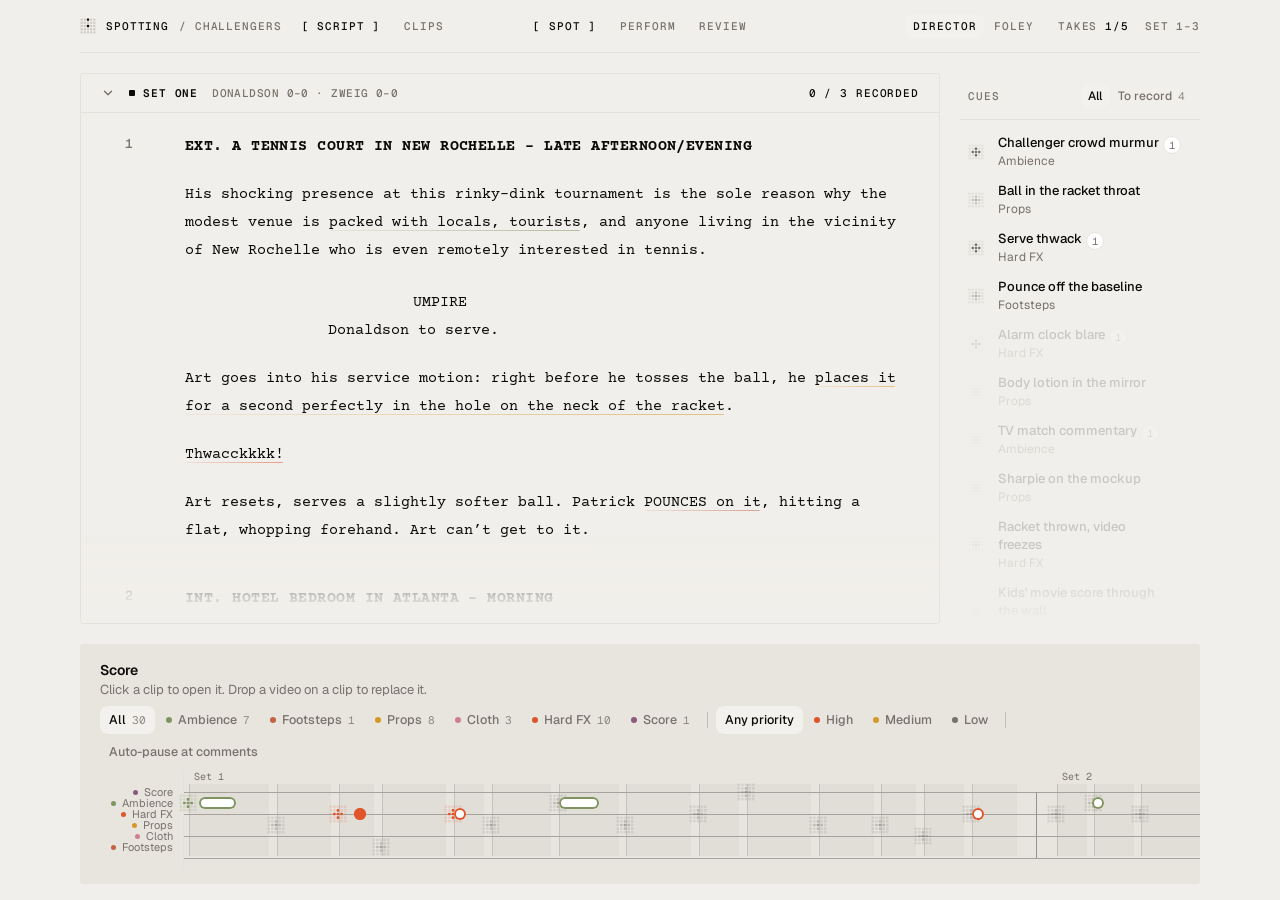
==== commit aae2ac20: "Clips view: reel, focus Score, point-first comments, cue list sync - Replace the clip strip with a s" ====
--- a/Spotting Script View.html
+++ b/Spotting Script View.html
@@ -89,7 +89,7 @@
 @keyframes trail{from{transform:scaleX(0);opacity:.3}to{transform:none;opacity:1}}
 .lanes .barl{position:absolute;width:1px;background:color-mix(in srgb,var(--foreground) 38%,var(--score-bg))}
 .lanes .sc{position:absolute;top:0;font:400 10px var(--f-mono);color:var(--muted-foreground);transform:translateX(5px);white-space:nowrap}
-.mk{position:absolute;width:20px;height:20px;margin:-10px 0 0 -10px;border:0;padding:3px;background:transparent;border-radius:50%;cursor:pointer;transition:opacity .2s,transform .25s cubic-bezier(.3,1.4,.5,1),filter .25s;z-index:1}
+.mk{position:absolute;width:26px;height:26px;margin:-13px 0 0 -13px;border:0;padding:3px;background:transparent;border-radius:50%;cursor:pointer;transition:opacity .2s,transform .25s cubic-bezier(.3,1.4,.5,1),filter .25s;z-index:1}
 .mk::before{content:"";position:absolute;inset:-3px;border-radius:50%;background:color-mix(in srgb,var(--c) 20%,var(--card));box-shadow:0 0 0 1px color-mix(in srgb,var(--c) 35%,var(--card));opacity:0;transform:scale(.4);transition:opacity .25s,transform .35s cubic-bezier(.22,1,.36,1);pointer-events:none}
 .mk canvas{position:relative}
 .mk:hover,.mk.hot,.mk.match{z-index:3}
@@ -99,18 +99,33 @@
 .mk.faded{opacity:.2}
 /* the staff is also the timeline: one slot per clip, as long as the clip; comments ride their category lane inside it */
 .lanes .slot{position:absolute;top:14px;height:72px;border-left:1px solid color-mix(in srgb,var(--foreground) 16%,var(--score-bg));background:color-mix(in srgb,var(--foreground) 3%,transparent);cursor:crosshair;transition:background .15s}
-.lanes .slot:hover{background:color-mix(in srgb,var(--foreground) 6%,transparent)}
-.lanes .slot.cur{background:color-mix(in srgb,var(--foreground) 9%,transparent)}
+.lanes .slot:hover{background:color-mix(in srgb,var(--card) 40%,transparent)}
+.lanes .slot.cur{background:color-mix(in srgb,var(--card) 65%,transparent)}
 .lanes .slot.drop{outline:1px dashed var(--foreground);outline-offset:-1px}
-.cm{position:absolute;height:8px;min-width:8px;margin-top:-4px;padding:0;border:0;border-radius:4px;cursor:pointer;z-index:2;
-  background:color-mix(in srgb,var(--c) 45%,transparent);box-shadow:inset 0 0 0 1px var(--c);transition:opacity .2s,box-shadow .15s}
-.cm.pt{width:8px;margin-left:-4px;border-radius:50%;background:var(--c)}
-.cm.addressed{background:repeating-linear-gradient(135deg,var(--c) 0 2px,transparent 2px 4px)}
-.cm.approved{background:transparent;opacity:.5}
-.cm:hover,.cm.on{z-index:4;opacity:1;box-shadow:inset 0 0 0 1px var(--c),0 0 0 2px var(--score-bg),0 0 0 3px var(--c)}
+.cm{position:absolute;height:12px;min-width:12px;margin-top:-6px;padding:0;border:0;border-radius:6px;cursor:pointer;z-index:2;
+  background:var(--card);box-shadow:inset 0 0 0 2px var(--c);transition:opacity .2s,box-shadow .15s}
+.cm.pt{width:12px;margin-left:-6px;border-radius:50%}
+.cm.addressed,.cm.approved{background:var(--c)}
+.cm.approved{opacity:.45}
+.cm:hover,.cm.on{z-index:4;opacity:1;box-shadow:inset 0 0 0 2px var(--c),0 0 0 2px var(--score-bg),0 0 0 3.5px var(--c)}
 .cm.faded{opacity:.12}
 .lanes .ph{position:absolute;top:10px;height:80px;width:2px;margin-left:-1px;border-radius:1px;background:var(--foreground);pointer-events:none;z-index:5}
-.lanes .sel{position:absolute;top:14px;height:72px;background:color-mix(in srgb,var(--foreground) 12%,transparent);border-inline:1px solid var(--foreground);pointer-events:none;z-index:3}
+/* clip view: the score keeps its lanes, but the clip in view takes ~45% of the width and the rest condense; clicking empty space evens them out */
+.v-clips{display:none}
+.view-clips .v-clips{display:inline}.view-clips .v-script{display:none}
+.lanes .slot,.lanes .barl,.lanes .sc{transition:left .4s cubic-bezier(.22,1,.36,1),width .4s cubic-bezier(.22,1,.36,1),background .15s,box-shadow .15s}
+.lanes .mk{transition:left .4s cubic-bezier(.22,1,.36,1),opacity .2s,transform .25s cubic-bezier(.3,1.4,.5,1),filter .25s}
+.lanes .cm{transition:left .4s cubic-bezier(.22,1,.36,1),width .4s cubic-bezier(.22,1,.36,1),opacity .2s,box-shadow .15s}
+.view-clips .lanes .slot.focus,.view-clips .lanes .slot.hover{background:color-mix(in srgb,var(--card) 70%,transparent);box-shadow:inset 0 0 0 1px color-mix(in srgb,var(--foreground) 22%,transparent)}
+.lanes .slot .sl{display:none;position:absolute;left:-1px;top:-14px;z-index:6;padding:0 6px;border-radius:3px;background:var(--foreground);color:var(--background);font:500 11px/14px var(--f-sans);white-space:nowrap;pointer-events:none}
+.lanes .slot.rt .sl{left:auto;right:0}
+.lanes .slot .sl small{margin-left:6px;font:400 10px var(--f-mono);opacity:.7}
+.view-clips .lanes .slot.focus .sl,.view-clips .lanes .slot.hover .sl{display:block}
+.view-clips .lanes .slot.hover .sl{z-index:7}
+.lanes .slot .stk{display:none;position:absolute;left:0;right:0;bottom:0;height:6px;pointer-events:none}
+.lanes .slot .stk i{position:absolute;bottom:0;width:1px;height:3px;background:color-mix(in srgb,var(--foreground) 35%,transparent)}
+.lanes .slot .stk i.l{height:6px;background:color-mix(in srgb,var(--foreground) 60%,transparent)}
+.view-clips .lanes:not(.even) .slot.focus .stk{display:block}
 .filters{display:flex;flex-wrap:wrap;align-items:center;gap:4px 8px}
 .vsep{width:1px;height:16px;background:color-mix(in srgb,var(--foreground) 18%,transparent)}
 
@@ -313,6 +328,14 @@
 .chip i{width:6px;height:6px;border-radius:50%;background:var(--c)}
 .chip:hover{background:var(--accent)}
 .chip[aria-pressed=true]{background:var(--foreground);color:var(--background);border-color:var(--foreground)}
+/* a new comment starts at the playhead; play or scrub on, then "Set end" makes it a range */
+.rng{display:flex;align-items:center;gap:4px;padding:8px 12px 0 18px;border-top:1px solid var(--border);background:var(--popover);font:400 11.5px/24px var(--f-mono);color:var(--foreground)}
+.rng+.compose{border-top:0}
+.rng .btn{height:24px;padding:0 8px;font:400 12px var(--f-sans)}
+.rng .btn-icon{width:24px;padding:0}.rng .btn svg{width:12px;height:12px}
+.rng [data-act=setend]{margin-left:auto}
+.rng [data-act=setend] b{margin-left:4px;font:500 11.5px var(--f-mono)}
+.rng .btn:disabled{opacity:.45;pointer-events:none}
 .compose{position:relative;padding:12px 12px 12px 18px;border-top:1px solid var(--border);background:var(--popover)}
 .pend{margin-bottom:8px}.pend .hero.sm:first-child{margin-top:0}
 .cin{display:flex;align-items:flex-end;gap:10px}
@@ -368,49 +391,46 @@
 .ctx .kr{display:flex;align-items:center;gap:10px;padding:5px 10px;font-size:12.5px}
 .ctx kbd{min-width:24px;padding:1px 6px;border:1px solid var(--border);border-bottom-width:2px;border-radius:5px;background:var(--card);font:500 11px var(--f-mono);text-align:center}
 
-/* clip view: the cut as a player, a timecode ruler with comments, and a strip of clips */
+/* clip view: every clip in a row that scrolls sideways, each under its cue's title; the centred one is the player. One transport row below */
 .pane.clips::after{display:none}
-.stage{flex:1;min-height:0;display:flex;flex-direction:column;gap:10px;padding:14px 16px 12px}
-.st-h{display:flex;align-items:center;gap:10px}
-.st-h .tt{flex:1;min-width:0}
-.st-h b{display:block;font-size:15px;font-weight:500;line-height:20px}
-.st-h small{display:block;font:400 11px/16px var(--f-mono);color:var(--muted-foreground);white-space:nowrap;overflow:hidden;text-overflow:ellipsis}
-.st-h .btn{height:28px;padding:0 10px;font-size:12.5px}
+.stage{flex:1;min-height:0;display:flex;flex-direction:column;gap:10px;padding:14px 0 12px}
+.stage>:not(.reel){margin-inline:16px}
+.reel{position:relative;flex:1;min-height:140px;display:flex;gap:20px;overflow-x:auto;overflow-y:hidden;scroll-snap-type:x mandatory;overscroll-behavior-x:contain;padding-inline:calc(50% - var(--fw,480px)/2);scrollbar-width:none}
+.reel::-webkit-scrollbar{display:none}
+.reel-i{flex:none;width:var(--fw,480px);display:flex;flex-direction:column;justify-content:center;gap:8px;scroll-snap-align:center;cursor:pointer;opacity:.35;transition:opacity .2s}
+.reel-i:hover{opacity:.6}
+.reel-i[aria-current=true]{opacity:1;cursor:default}
+.reel-t{display:flex;align-items:center;gap:10px;height:28px}
+.reel-t .tt{flex:1;min-width:0}
+.reel-t b{display:block;font-size:15px;font-weight:500;line-height:18px;white-space:nowrap;overflow:hidden;text-overflow:ellipsis}
+.reel-t small{display:block;font:400 11px/14px var(--f-mono);color:var(--muted-foreground);white-space:nowrap;overflow:hidden;text-overflow:ellipsis}
+.reel-t .btn{height:28px;padding:0 10px;font-size:12.5px}
+.reel-f{position:relative;aspect-ratio:16/9;background:#000;border-radius:10px;overflow:hidden}
+.reel-f>canvas,.reel-f>video{display:block;width:100%;height:100%;object-fit:cover}
+.reel-i.drop .reel-f{outline:2px dashed var(--foreground);outline-offset:3px}
 .st-note{margin:-4px 0 0;font:400 12.5px/19px var(--f-script);color:var(--muted-foreground);white-space:nowrap;overflow:hidden;text-overflow:ellipsis}
 .st-note span{font:500 11.5px var(--f-sans);color:var(--foreground);margin-right:6px}
-.st-p{flex:1;min-height:120px;display:grid;place-items:center}
-.player{position:relative;background:#000;border-radius:10px;overflow:hidden}
+.player{position:absolute;inset:0;background:#000;overflow:hidden}
 .player .pm,.player .media{position:absolute;inset:0}
 .player .media canvas,.player .media video{display:block;width:100%;height:100%;object-fit:cover}
 .player .abox .av{width:22px;height:22px;left:-10px;top:-10px}
-.ctl{display:flex;align-items:center;gap:4px}
+.ctl{display:flex;align-items:center;gap:8px}
 .ctl .btn-icon{width:30px;height:30px}
-.ctl .tc{margin-left:6px;font:500 12px var(--f-mono)}
-.ctl .hint{margin-left:auto;font-size:12px}
-.ruler{position:relative;flex:none;height:60px;border:1px solid var(--border);border-radius:8px;background:var(--card);cursor:crosshair;touch-action:none;overflow:hidden}
+.ctl .tc{flex:none;font:500 12px var(--f-mono)}
+.ruler{position:relative;flex:1;min-width:0;height:48px;border:1px solid var(--border);border-radius:8px;background:var(--card);cursor:crosshair;touch-action:none;overflow:hidden}
 .ruler .tk{position:absolute;top:0;width:1px;height:5px;background:var(--input)}
 .ruler .tk.l{height:9px;background:var(--ring)}
 .ruler .tk span{position:absolute;top:9px;left:3px;font:400 10px var(--f-mono);color:var(--muted-foreground);white-space:nowrap}
-.ruler .rb{position:absolute;height:7px;min-width:7px;padding:0;border:0;border-radius:4px;cursor:pointer;z-index:2;background:color-mix(in srgb,var(--c) 45%,transparent);box-shadow:inset 0 0 0 1px var(--c)}
-.ruler .rb.pt{width:9px;height:9px;margin:-1px 0 0 -4.5px;border-radius:50%;background:var(--c)}
-.ruler .rb.addressed{background:repeating-linear-gradient(135deg,var(--c) 0 2px,transparent 2px 4px)}
-.ruler .rb.approved{background:transparent;opacity:.5}
-.ruler .rb:hover,.ruler .rb.on{box-shadow:inset 0 0 0 1px var(--c),0 0 0 2px var(--card),0 0 0 3px var(--c);opacity:1}
+.ruler .rb{position:absolute;height:9px;min-width:9px;padding:0;border:0;border-radius:5px;cursor:pointer;z-index:2;background:var(--card);box-shadow:inset 0 0 0 2px var(--c)}
+.ruler .rb.pt{width:11px;height:11px;margin:-1px 0 0 -5.5px;border-radius:50%}
+.ruler .rb.addressed,.ruler .rb.approved{background:var(--c)}
+.ruler .rb.approved{opacity:.45}
+.ruler .rb:hover,.ruler .rb.on{box-shadow:inset 0 0 0 2px var(--c),0 0 0 2px var(--card),0 0 0 3.5px var(--c);opacity:1}
 .ruler .rb.faded{opacity:.15}
-.ruler .rl,.ruler .rsel{position:absolute;top:0;bottom:0;background:color-mix(in srgb,var(--foreground) 8%,transparent);border-inline:1px solid var(--foreground);pointer-events:none}
+.ruler .rl{position:absolute;top:0;bottom:0;background:color-mix(in srgb,var(--foreground) 8%,transparent);border-inline:1px solid var(--foreground);pointer-events:none}
+.ruler .rg,.scrub .rg{position:absolute;top:0;bottom:0;border:1px dashed var(--foreground);border-left-style:solid;opacity:.5;pointer-events:none}
 .ruler .rph{position:absolute;top:0;bottom:0;width:2px;margin-left:-1px;background:var(--foreground);pointer-events:none;z-index:3}
 .ruler .rph::before{content:"";position:absolute;top:0;left:-4px;border:5px solid transparent;border-top-color:var(--foreground)}
-.strip{flex:none;display:flex;gap:6px;overflow-x:auto;padding-bottom:4px;scrollbar-width:thin;scrollbar-color:var(--input) transparent}
-.cc2{flex:none;display:grid;grid-template-columns:44px 104px;grid-template-rows:auto auto;gap:0 8px;align-items:center;padding:5px;border:1px solid var(--border);border-radius:8px;background:var(--card);text-align:left;cursor:pointer}
-.cc2:hover{background:var(--accent)}
-.cc2[aria-current=true]{border-color:var(--foreground);box-shadow:inset 0 0 0 1px var(--foreground)}
-.cc2 .th{grid-row:span 2;position:relative;height:28px;border-radius:4px;background:linear-gradient(var(--a),var(--b))}
-.cc2 .th i{position:absolute;left:4px;bottom:4px;width:6px;height:6px;border-radius:50%;background:var(--c)}
-.cc2 .th b{position:absolute;right:3px;top:3px;min-width:14px;padding:0 3px;border-radius:7px;background:#fafafa;color:#0a0a0a;font:500 9.5px/14px var(--f-mono);text-align:center}
-.cc2 .nm{font-size:12px;font-weight:500;white-space:nowrap;overflow:hidden;text-overflow:ellipsis}
-.cc2 small{font:400 10.5px var(--f-mono);color:var(--muted-foreground)}
-.view-clips .ci{opacity:1}
-.ci.cur{background:var(--accent)}
 /* drop targets for uploaded clips */
 .pop.drop{outline:2px dashed var(--foreground);outline-offset:3px;border-radius:12px}
 .cue.drop{outline:1px dashed var(--c);outline-offset:2px;background-size:100% 100%,100% 1px}
@@ -463,18 +483,16 @@
 <section class="script" aria-label="Script">
   <div class="pane"><main class="doc scroller" id="doc" tabindex="-1"></main>
     <section class="stage" id="stage" aria-label="Clips" hidden>
-      <div class="st-h" id="stHead"></div>
+      <div class="reel" id="reel"></div>
+      <div class="player" id="player"><div class="pm" id="stMedia"></div><div class="anc" id="stAnc"></div><div id="stTool"></div><div class="ptools"></div></div>
       <p class="st-note" id="stNote"></p>
-      <div class="st-p"><div class="player" id="player"><div class="pm" id="stMedia"></div><div class="anc" id="stAnc"></div><div id="stTool"></div><div class="ptools"></div></div></div>
-      <div class="ctl"><button class="btn btn-ghost btn-icon" data-sact="prev" aria-label="Previous clip ([)"></button><button class="btn btn-ghost btn-icon" id="stPP" data-sact="pp" aria-label="Play or pause (space)"></button><button class="btn btn-ghost btn-icon" data-sact="next" aria-label="Next clip (])"></button><span class="tc" id="stTc"></span><span class="hint">Drag across the ruler to comment on a range · B to draw a box</span></div>
-      <div class="ruler" id="ruler"></div>
-      <div class="strip" id="strip"></div>
+      <div class="ctl"><button class="btn btn-ghost btn-icon" id="stPP" data-sact="pp" aria-label="Play or pause (space)"></button><span class="tc" id="stTc"></span><div class="ruler" id="ruler" title="Click or drag to seek"></div></div>
     </section></div>
   <aside class="cuelist" id="cuelist" aria-label="Cues"><div class="cuelist-h"><span>Cues</span><span class="toggles" id="clTabs" role="group" aria-label="Show"><button class="tg" data-todo="0" aria-pressed="true">All</button><button class="tg" data-todo="1" aria-pressed="false">To record <b id="todoN">0</b></button></span></div><div class="cl-scroll" id="clScroll"></div></aside>
 </section>
 
 <section class="card score" aria-label="Score">
-  <div class="card-h"><div><div class="card-t">Score</div><div class="card-d">Drag across a clip to comment on a range. Drop a video on a clip to replace it.</div></div>
+  <div class="card-h"><div><div class="card-t">Score</div><div class="card-d"><span class="v-script">Click a clip to open it. Drop a video on a clip to replace it.</span><span class="v-clips">The clip in view opens up to show its cues and comments. Click a clip to jump to it, or empty space to size every clip the same.</span></div></div>
     <div class="filters"><div class="toggles" id="bar" role="group" aria-label="Filter by sound"></div><span class="vsep"></span><div class="toggles" id="pri" role="group" aria-label="Filter comments by priority"></div><span class="vsep"></span><button class="tg" id="autoP" aria-pressed="false">Auto-pause at comments</button></div></div>
   <div class="staff-wrap"><div class="staff"><div class="clef" id="clef"></div><div class="lanes" id="tl"></div></div></div>
 </section>
@@ -742,6 +760,7 @@
 /* Playback interface. The comment layer only talks to this, so a carousel can hand it any player with the same shape:
    {el, duration, currentTime, paused, play(), pause(), reset(), seek(t), setLoop(a,b), clearLoop(), onTime(fn) → unsubscribe, destroy()} */
 const players=new Set();
+const standIn=(id,cv)=>{const r=rng(hash(id));return {cv,ctx:cv.getContext("2d"),q:CUES[id],col:col(`--${CUES[id].c}`),bk:Array.from({length:10},()=>[r()*480,r()*220+20,8+r()*24,r()])}};
 function makeClip(id){
   const q=CUES[id],wrap=document.createElement("div");wrap.className="media";
   const p={loop:null,subs:new Set(),last:-1},emit=t=>{if(t===p.last)return;p.last=t;p.subs.forEach(f=>f(t))};
@@ -753,7 +772,7 @@
       get currentTime(){return v.currentTime},get paused(){return v.paused},destroy(){players.delete(p);v.pause();v.removeAttribute("src");v.load()}};
   }else{
     const cv=document.createElement("canvas");cv.width=480;cv.height=270;wrap.appendChild(cv);
-    const r=rng(hash(id)),it={cv,ctx:cv.getContext("2d"),q,col:col(`--${q.c}`),bk:Array.from({length:10},()=>[r()*480,r()*220+20,8+r()*24,r()])};
+    const it=standIn(id,cv);
     Object.assign(p,{pos:0,playing:false,t0:0});const now=()=>p.playing?p.pos+(NOW-p.t0):p.pos;
     p.tick=()=>{let t=now();if(p.playing){const b=p.loop?p.loop[1]:q.dur;if(t>=b){p.pos=p.loop?p.loop[0]:0;p.t0=NOW;t=p.pos}drawClip(it,t)}emit(t)};
     drawClip(it,0);
@@ -796,7 +815,7 @@
 function settleList(){if(overList)return;cancelAnimationFrame(settleRaf);settleRaf=requestAnimationFrame(()=>{
   const on=$$(".ci.in",clScroll);if(!on.length)return;const H=clScroll.clientHeight,top=on[0].offsetTop,last=on[on.length-1],bot=last.offsetTop+last.offsetHeight;
   clScroll.scrollTo({top:cl(bot-top>H-48?top-24:(top+bot)/2-H/2,0,clScroll.scrollHeight-H),behavior:reduce?"auto":"smooth"})})}
-const io=new IntersectionObserver(es=>{es.forEach(e=>$(`.ci[data-id="${e.target.dataset.id}"]`).classList.toggle("in",e.isIntersecting));settleList()},{root:doc,rootMargin:"-40px 0px -56px 0px"});
+const io=new IntersectionObserver(es=>{if(VIEW==="clips")return;es.forEach(e=>$(`.ci[data-id="${e.target.dataset.id}"]`).classList.toggle("in",e.isIntersecting));settleList()},{root:doc,rootMargin:"-40px 0px -56px 0px"});
 $$(".cue").forEach(c=>io.observe(c));
 const RG={}; $$(".ci").forEach(b=>{const q=CUES[b.dataset.id];RG[b.dataset.id]=glyph(b.querySelector("canvas"),restKey(q),{color:restColor})});
 
@@ -814,32 +833,53 @@
 renderBar();
 
 /* score: one slot per clip, as wide as the clip is long, one bar line per set. Comments sit inside their clip's slot on their category lane */
-const tl=$("#tl"), NG={}, LANES=["score","ambience","hardfx","props","cloth","footsteps"], SLOTS={}, LY={};let TOTAL=1;
+const tl=$("#tl"), NG={}, LANES=["score","ambience","hardfx","props","cloth","footsteps"], SLOTS={}, LY={};let TOTAL=1,scoreEven=false;
 const X=p=>(p/TOTAL*100).toFixed(3)+"%";
-function cmHTML(m){const s=SLOTS[m.clip];if(!s)return"";const D=CUES[m.clip].dur,a=Math.min(m.t0,D),rg=m.t1!=null;
-  return `<button class="cm ${m.status}${rg?"":" pt"}${card?.cid===m.id?" on":""}" data-cid="${m.id}" aria-label="${esc(rangeTxt(m))}: ${esc(snip(m))}" style="left:${X(s.s+a)};${rg?`width:${X(Math.max(.2,Math.min(m.t1,D)-a))};`:""}top:${LY[m.cat]}px;--c:var(--${m.cat})"></button>`}
+/* a slot is {s,e,w} on the score's own scale; a time inside the clip maps across the slot's width, whatever the layout */
+const pAt=(id,t)=>{const s=SLOTS[id],D=CUES[id].dur;return s.s+cl(t,0,D)/D*s.w};
+const tIn=(id,p)=>{const s=SLOTS[id];return cl((p-s.s)/s.w,0,1)*CUES[id].dur};
+/* layouts: "time" (script view) sizes slots by clip length; in clip view "focus" gives the clip in view ~45% of the width and condenses the rest; "even" sizes every clip the same */
+const scoreMode=()=>VIEW!=="clips"?"time":scoreEven||!stage.id?"even":"focus";
+function computeSlots(){for(const k in SLOTS)delete SLOTS[k];const mode=scoreMode(),sets=[],bars=[],u=10;
+  let cueGap=1.5,setGap=8,w=id=>CUES[id].dur;
+  if(mode!=="time"){cueGap=1;setGap=4;w=()=>u;
+    if(mode==="focus"){const rest=(order.length-1)*(u+cueGap)+(new Set(order.map(id=>CUES[id].act)).size-1)*setGap,F=Math.max(u,rest*.8);w=id=>id===stage.id?F:u}}
+  let pos=1,last=null;
+  order.forEach(id=>{const q=CUES[id];if(last!==null&&q.act!==last){const end=pos-cueGap;pos=end+setGap;bars.push(end+setGap/2)}
+    if(q.act!==last)sets.push([pos,q.act]);const ww=w(id);SLOTS[id]={s:pos,e:pos+ww,w:ww};pos+=ww+cueGap;last=q.act});
+  TOTAL=pos;$(".staff").style.minWidth=mode==="time"?Math.round(Math.max(960,84+TOTAL*5))+"px":"0px";tl.classList.toggle("even",mode==="even");return {sets,bars}}
+const cmPos=m=>{const a=pAt(m.clip,m.t0);return m.t1!=null?`left:${X(a)};width:${X(Math.max(TOTAL*.002,pAt(m.clip,m.t1)-a))};`:`left:${X(a)};`};
+function cmHTML(m){if(!SLOTS[m.clip])return"";const rg=m.t1!=null;
+  return `<button class="cm ${m.status}${rg?"":" pt"}${card?.cid===m.id?" on":""}" data-cid="${m.id}" aria-label="${esc(rangeTxt(m))}: ${esc(snip(m))}" style="${cmPos(m)}top:${LY[m.cat]}px;--c:var(--${m.cat})"></button>`}
+/* the slot's own label and second ticks, shown when it's the clip in view or hovered */
+function slotInner(id){const D=CUES[id].dur,st=D>30?5:1;let tk="";for(let t=st;t<D-.05;t+=st)tk+=`<i class="${t%5?"":"l"}" style="left:${(t/D*100).toFixed(2)}%"></i>`;
+  return `<span class="sl">${esc(CUES[id].n)}<small>${tc(D).replace(/\.0$/,"")}</small></span><span class="stk">${tk}</span>`}
+/* move everything already on the score to the current layout; the CSS transitions animate the change */
+function layoutScore(){const {sets,bars}=computeSlots();
+  $$(".slot",tl).forEach(el=>{const s=SLOTS[el.dataset.id];if(!s)return;el.style.left=X(s.s);el.style.width=X(s.w);el.classList.toggle("rt",s.s>TOTAL/2);el.classList.toggle("focus",VIEW==="clips"&&el.dataset.id===stage.id)});
+  $$(".mk",tl).forEach(el=>{const s=SLOTS[el.dataset.id];if(s)el.style.left=X(s.s)});
+  $$(".cm",tl).forEach(el=>{const m=COMMENTS[el.dataset.cid];if(m&&SLOTS[m.clip]){el.style.left="";el.style.width="";el.style.cssText+=cmPos(m)}});
+  $$(".barl",tl).forEach((el,i)=>{if(bars[i]!=null)el.style.left=X(bars[i])});$$(".sc",tl).forEach((el,i)=>{if(sets[i])el.style.left=X(sets[i][0])});
+  if(VIEW==="clips"&&stage.clip)phShow(stage.id,stage.clip.currentTime);else if(card)phShow(card.id,card.clip.currentTime)}
+function setEven(){if(VIEW!=="clips"||scoreEven)return;scoreEven=true;layoutScore()}
 function renderScore(){
   const top=22,step=11;LANES.forEach((c,i)=>LY[c]=top+i*step);const lines=[0,2,4,6].map(i=>top+i*step);
   $("#clef").innerHTML=LANES.map(c=>`<span style="top:${LY[c]}px;--c:var(--${c})"><i></i>${CATS[c]}</span>`).join("");
-  for(const k in SLOTS)delete SLOTS[k];
-  const cueGap=1.5,setGap=8,sets=[],bars=[];let pos=1,last=null;
-  order.forEach(id=>{const q=CUES[id];if(last!==null&&q.act!==last){const end=pos-cueGap;pos=end+setGap;bars.push(end+setGap/2)}
-    if(q.act!==last)sets.push([pos,q.act]);SLOTS[id]={s:pos,e:pos+q.dur};pos+=q.dur+cueGap;last=q.act});
-  TOTAL=pos;$(".staff").style.minWidth=Math.round(Math.max(960,84+TOTAL*5))+"px";
-  let out=order.map(id=>`<div class="slot${card?.open&&card.id===id?" cur":""}" data-id="${id}" style="left:${X(SLOTS[id].s)};width:${X(CUES[id].dur)}"></div>`).join("");
+  const {sets,bars}=computeSlots();
+  let out=order.map(id=>`<div class="slot${card?.open&&card.id===id?" cur":""}${VIEW==="clips"&&id===stage.id?" focus":""}${SLOTS[id].s>TOTAL/2?" rt":""}" data-id="${id}" style="left:${X(SLOTS[id].s)};width:${X(SLOTS[id].w)}">${slotInner(id)}</div>`).join("");
   out+=LANES.map(c=>`<div class="lane" data-lane="${c}" style="top:${LY[c]}px;--c:var(--${c})"></div>`).join("");
   out+=lines.map(y=>`<div class="ln" style="top:${y}px"></div>`).join("");
   out+=bars.map(p=>`<div class="barl" style="left:${X(p)};top:${lines[0]}px;height:${lines[3]-lines[0]}px"></div>`).join("");
   out+=sets.map(([p,a])=>`<span class="sc" style="left:${X(p)}">Set ${a+1}</span>`).join("");
-  out+=order.map(id=>{const q=CUES[id];return `<button class="mk" data-id="${id}" aria-label="Open ${esc(q.n)}" style="left:${X(SLOTS[id].s)};top:${LY[q.c]}px;--c:var(--${q.c})"><canvas class="g" style="width:14px;height:14px" aria-hidden="true"></canvas></button>`}).join("");
-  out+=Object.values(COMMENTS).map(cmHTML).join("")+`<div class="ph" hidden></div><div class="sel" hidden></div>`;
+  out+=order.map(id=>{const q=CUES[id];return `<button class="mk" data-id="${id}" aria-label="Open ${esc(q.n)}" style="left:${X(SLOTS[id].s)};top:${LY[q.c]}px;--c:var(--${q.c})"><canvas class="g" style="width:18px;height:18px" aria-hidden="true"></canvas></button>`}).join("");
+  out+=Object.values(COMMENTS).map(cmHTML).join("")+`<div class="ph" hidden></div>`;
   tl.innerHTML=out;
   $$(".mk",tl).forEach(m=>{const q=CUES[m.dataset.id];NG[m.dataset.id]=glyph(m.querySelector("canvas"),restKey(q),{color:ok(q)?`--${q.c}`:"--muted-foreground",base:.16})});
   if(card)phShow(card.id,card.clip.currentTime);
-  if(VIEW==="clips"&&stage.id){renderRuler();renderStrip(false)}
+  if(VIEW==="clips"&&stage.id)renderStage();
 }
 renderScore();
-function phShow(id,t){const ph=$(".ph",tl),s=SLOTS[id];if(!ph||!s)return;ph.hidden=false;ph.style.left=X(s.s+Math.min(t,CUES[id].dur))}
+function phShow(id,t){const ph=$(".ph",tl);if(!ph||!SLOTS[id])return;ph.hidden=false;ph.style.left=X(pAt(id,t))}
 function phHide(){const ph=$(".ph",tl);if(ph)ph.hidden=true;$$(".slot.cur",tl).forEach(x=>x.classList.remove("cur"))}
 /* bring a clip's slot into view when the staff is scrolled away from it */
 function revealSlot(id){const s=$(`.slot[data-id="${id}"]`,tl),w=$(".staff-wrap");if(!s)return;const r=s.getBoundingClientRect(),wr=w.getBoundingClientRect();
@@ -892,8 +932,9 @@
 function jumpTo(id,after){const cue=$(`.cue[data-id="${id}"]`),sec=cue.closest(".act"),was=sec.classList.contains("collapsed");if(was)toggleAct(sec,false);
   setTimeout(()=>{cue.scrollIntoView({behavior:reduce?"auto":"smooth",block:"center"});setTimeout(after,450)},280+(was?320:0))}
 
-/* score: tooltip on cue and comment markers. Click a marker to open it (a comment seeks and loops its range);
-   click an empty part of a clip's slot to seek there, drag across it to start a range comment */
+/* score: tooltip on cue and comment markers. Click a marker to open it (a comment seeks to its start);
+   click or drag along a clip's slot to scrub it, and the clip opens where you let go. In clip view, hovering a slot highlights it like the clip in view,
+   and a click on empty space (not a slot, marker or control) sizes every clip the same */
 let tip=null,sdrag=null;
 const showTip=(el,text)=>{tip?.remove();const r=el.getBoundingClientRect();tip=document.createElement("div");tip.className="tip";tip.textContent=text;tip.style.left=r.left+r.width/2+"px";tip.style.top=r.top+"px";document.body.appendChild(tip)};
 tl.addEventListener("pointerover",e=>{const t=e.target.closest(".mk,.cm");if(!t||t.contains(e.relatedTarget))return;
@@ -902,17 +943,23 @@
 tl.addEventListener("pointerout",e=>{const t=e.target.closest(".mk,.cm");if(t&&!t.contains(e.relatedTarget)){link(t.classList.contains("cm")?COMMENTS[t.dataset.cid].clip:t.dataset.id,false);tip?.remove();tip=null}});
 const tAt=e=>{const r=tl.getBoundingClientRect();return (e.clientX-r.left)/r.width*TOTAL};
 const slotAt=p=>order.find(id=>SLOTS[id]&&p>=SLOTS[id].s&&p<=SLOTS[id].e);
-tl.addEventListener("pointerdown",e=>{if(e.button||e.target.closest(".mk,.cm"))return;const p=tAt(e),id=slotAt(p);if(!id)return;e.preventDefault();tl.setPointerCapture(e.pointerId);sdrag={id,a:p-SLOTS[id].s,b:null,x:e.clientX}});
-tl.addEventListener("pointermove",e=>{if(!sdrag||sdrag.b==null&&Math.abs(e.clientX-sdrag.x)<4)return;const s=SLOTS[sdrag.id],sel=$(".sel",tl);sdrag.b=cl(tAt(e)-s.s,0,CUES[sdrag.id].dur);
-  const lo=Math.min(sdrag.a,sdrag.b),hi=Math.max(sdrag.a,sdrag.b);sel.hidden=false;sel.style.left=X(s.s+lo);sel.style.width=X(hi-lo)});
-tl.addEventListener("pointerup",()=>{if(!sdrag)return;const {id,a,b}=sdrag;sdrag=null;$(".sel",tl).hidden=true;
-  if(b==null||Math.abs(b-a)<.15)openCard(id,{anchor:"score",t:a});else openCard(id,{anchor:"score",draft:[Math.min(a,b),Math.max(a,b)]})});
-tl.addEventListener("pointercancel",()=>{sdrag=null;$(".sel",tl).hidden=true});
+/* the slot under the pointer, counting only its own height (above and below it is empty score) */
+const slotHit=e=>{const y=e.clientY-tl.getBoundingClientRect().top;return y>=14&&y<=86?slotAt(tAt(e)):undefined};
+let tlDown=null,hoverSlot=null;
+const setHover=id=>{if(hoverSlot===id)return;$(`.slot[data-id="${hoverSlot}"]`,tl)?.classList.remove("hover");hoverSlot=id;if(id&&VIEW==="clips")$(`.slot[data-id="${id}"]`,tl)?.classList.add("hover")};
+tl.addEventListener("pointerdown",e=>{tlDown=null;if(e.button||e.target.closest(".mk,.cm"))return;const p=tAt(e),id=slotHit(e);if(!id)return;tlDown=id;e.preventDefault();tl.setPointerCapture(e.pointerId);sdrag={id,t:tIn(id,p)};phShow(id,sdrag.t)});
+tl.addEventListener("pointermove",e=>{if(!sdrag){if(e.pointerType!=="touch")setHover(slotHit(e)||null);return}const id=sdrag.id,cp=VIEW==="clips"?stage.id===id&&stage.clip:card?.id===id&&card.clip;
+  sdrag.t=tIn(id,tAt(e));phShow(id,sdrag.t);if(cp)cp.seek(sdrag.t)});
+tl.addEventListener("pointerleave",()=>setHover(null));
+tl.addEventListener("pointerup",()=>{if(!sdrag)return;const {id,t}=sdrag;sdrag=null;
+  if(VIEW==="clips"){if(id!==stage.id&&!canLeave())return;if(scoreEven){scoreEven=false;layoutScore()}}openCard(id,{anchor:"score",t})});
+tl.addEventListener("pointercancel",()=>{sdrag=null});
 tl.addEventListener("click",e=>{e.stopPropagation();tip?.remove();tip=null;
   const c=e.target.closest(".cm");if(c){const m=COMMENTS[c.dataset.cid];openCard(m.clip,{anchor:"score",cid:m.id});return}
-  const mk=e.target.closest(".mk");if(!mk)return;const id=mk.dataset.id,cue=$(`.cue[data-id="${id}"]`);
+  const mk=e.target.closest(".mk");if(!mk){if(!tlDown&&!slotHit(e))setEven();return}const id=mk.dataset.id,cue=$(`.cue[data-id="${id}"]`);
   if(cue&&!cue.closest(".act.collapsed"))cue.scrollIntoView({behavior:reduce?"auto":"smooth",block:"center"});openCard(id,{anchor:"score",t:0})});
 $(".staff-wrap").addEventListener("scroll",()=>card&&place(card),{passive:true});
+$(".score").addEventListener("click",e=>{if(!e.target.closest("button,#tl"))setEven()});
 
 /* ---------- cue card: hover peek (clip only) and click-to-open (clip on top). Open, it has three modes: the cue, a comment thread, a new comment.
    In clip view the card has no clip of its own; it drives the stage player through the same playback interface ---------- */
@@ -995,6 +1042,7 @@
   const pz=c.clip.paused;if(c.ui.pp&&pz!==c.ui.pz){c.ui.pz=pz;c.ui.pp.innerHTML=pz?ICON.play:ICON.pause}
   phShow(c.id,t);
   const html=anchorsHTML(c.id,t);if(html!==c.ancHTML){c.ancHTML=html;c.ui.anc.innerHTML=html}
+  draftTick(t);
   if(autoPause&&c.open&&c.mode==="cue"&&!pz&&t>c.lastT&&t-c.lastT<.5){const hit=commentsOf(c.id).find(m=>m.t0>c.lastT&&m.t0<=t);
     if(hit){c.clip.pause();c.clip.seek(hit.t0);t=hit.t0;toast("Paused at a comment",snip(hit,48),hit.cat,"seed")}}
   c.lastT=t}
@@ -1011,7 +1059,7 @@
 function render(){
   const {id,el,mode,ext}=card,q=CUES[id],c=`--${q.c}`,pl=!card.clip.paused,n=commentsOf(id).length;hideMn();
   el.classList.toggle("open",card.open);
-  const more=headHTML()+(mode==="thread"&&COMMENTS[card.cid]?threadHTML():mode==="draft"?composeHTML("Enter your comment"):cueHTML());
+  const more=headHTML()+(mode==="thread"&&COMMENTS[card.cid]?threadHTML():mode==="draft"?rangeHTML()+composeHTML("Enter your comment"):cueHTML());
   el.innerHTML=ext?`<div class="panel"><div class="more"><div>${more}</div></div></div>`:`<div class="panel">
     <div class="clipslot"><div class="mediaslot"></div><div class="anc"></div><div class="toolslot"></div><span class="cliptag" style="--c:var(${c})"><i></i><span class="tc"></span></span><div class="ptools">${toolsHTML()}</div></div>
     <div class="cap"><div><div class="peekcap"><span>Scene ${q.scene} · ${CATS[q.c]}</span><span>${n?`${n} comment${n>1?"s":""}`:""}</span></div></div></div>
@@ -1028,11 +1076,19 @@
 const autosize=ta=>{ta.style.height="auto";ta.style.height=Math.min(120,ta.scrollHeight)+"px"};
 function scrubHTML(){const q=CUES[card.id],P=v=>(cl(v/q.dur,0,1)*100).toFixed(2)+"%",m=card.mode==="thread"?COMMENTS[card.cid]:card.mode==="draft"?card.draft:null;
   const rs=commentsOf(card.id).map(x=>`<i class="r" style="left:${P(x.t0)};${x.t1!=null?`width:${P(x.t1-x.t0)};`:""}--c:var(--${x.cat})"></i>`).join("");
-  return `<div class="sbar"><button class="btn btn-ghost btn-icon" data-act="pp" aria-label="Play or pause">${card.clip.paused?ICON.play:ICON.pause}</button><div class="scrub" title="Click to seek, drag to comment on a range">${rs}${m&&m.t1!=null?`<i class="lp" style="left:${P(m.t0)};width:${P(m.t1-m.t0)}"></i>`:""}<i class="phd"></i></div></div>`}
+  return `<div class="sbar"><button class="btn btn-ghost btn-icon" data-act="pp" aria-label="Play or pause">${card.clip.paused?ICON.play:ICON.pause}</button><div class="scrub" title="Click or drag to seek">${rs}${m?`<i class="lp" style="left:${P(m.t0)};width:${m.t1!=null?P(m.t1-m.t0):0}"></i>`:""}<i class="rg" hidden></i><i class="phd"></i></div></div>`}
+/* where the new comment sits: its start, and a button that makes the playhead its end */
+function rangeHTML(){const d=card.draft,t=card.clip.currentTime;
+  return `<div class="rng"><span>${d.t1!=null?`${tc(d.t0)} – ${tc(d.t1)}`:`At ${tc(d.t0)}`}</span>${d.t1!=null?`<button class="btn btn-ghost btn-icon" data-act="clrend" title="Back to a single moment" aria-label="Remove the end">${ICON.x}</button>`:""}
+    <button class="btn btn-ghost" data-act="setend" title="Play or scrub to where the sound ends, then click"${Math.abs(t-d.t0)<.15?" disabled":""}>${d.t1!=null?"Move end":"Set end"} to<b>${tc(t)}</b></button></div>`}
+/* every frame while writing: the end button follows the playhead, and a dashed range previews what it would set */
+function draftTick(t){if(card?.mode!=="draft")return;const d=card.draft,D=CUES[card.id].dur,b=$('[data-act="setend"]',card.el),g=card.ext?$("#ruler .rg"):$(".scrub .rg",card.el);
+  if(b){$("b",b).textContent=tc(t);b.disabled=Math.abs(t-d.t0)<.15}
+  if(g){const lo=Math.min(d.t0,t),hi=Math.max(d.t0,t);g.hidden=d.t1!=null||hi-lo<.15;g.style.left=cl(lo/D,0,1)*100+"%";g.style.width=cl((hi-lo)/D,0,1)*100+"%"}}
 /* header: what you're looking at, its state, close. Status lives in a chip whose menu only offers what your role can do */
 function headHTML(){const q=CUES[card.id];let back=false,title,meta,chip;
   if(card.mode==="thread"&&COMMENTS[card.cid]){const m=COMMENTS[card.cid];back=!card.ext;title=q.n;meta=`${rangeTxt(m)} · ${CATS[m.cat]} · ${PRI[m.pri].n} priority`;chip=statusChip(m)}
-  else if(card.mode==="draft"){const d=card.draft;back=!card.ext;title="Add comment";meta=`${q.n} · ${rangeTxt(d)} · ${CATS[d.cat]}`;
+  else if(card.mode==="draft"){const d=card.draft;back=!card.ext;title="Add comment";meta=`${q.n} · ${CATS[d.cat]}`;
     chip=d.box||d.edge?`<button class="stc" data-act="noanc" title="Remove from the frame">${d.box?ICON.box:ICON.edge}${d.box?"Box":`Off-screen ${d.edge}`}${ICON.x}</button>`:`<span class="kh">B box · E off-screen</span>`}
   else{title=q.n;meta=`Scene ${q.scene} · ${CATS[q.c]} · ${fmtD(q.dur)}`;chip=cueChip(q,"data-act")}
   return `<div class="ch">${back?`<button class="btn btn-ghost btn-icon bk" data-act="back" aria-label="Back to cue">${ICON.back}</button>`:""}<div class="tt"><b>${esc(title)}</b><small>${esc(meta)}</small></div>${chip}<button class="btn btn-ghost btn-icon" data-act="close" aria-label="Close">${ICON.x}</button></div>`}
@@ -1076,18 +1132,16 @@
 }
 function toCue(){const c=card;if(c.ext)return closeCard();stopAudio();stopMemo(true);c.mode="cue";c.cid=null;c.draft=null;c.pend=[];c.text="";c.clip.clearLoop();render();follow(c)}
 function openThread(cid){const c=card,m=COMMENTS[cid];stopAudio();stopMemo(true);c.mode="thread";c.cid=cid;c.draft=null;c.pend=[];c.text="";
-  c.clip.seek(m.t0);if(m.t1!=null){c.clip.setLoop(m.t0,m.t1);c.clip.play()}else{c.clip.clearLoop();c.clip.pause()}
-  render();follow(c)}
+  c.clip.clearLoop();c.clip.pause();c.clip.seek(m.t0);render();follow(c)}
 function openDraft(t0,t1,anc){const c=card,q=CUES[c.id];stopAudio();stopMemo(true);
   c.mode="draft";c.cid=null;c.draft={t0,t1:t1!=null&&t1-t0>=.15?t1:null,cat:q.c,pri:"med",box:anc?.box||null,edge:anc?.edge||null};c.pend=[];c.text="";
-  c.clip.pause();c.clip.seek(t0);if(c.draft.t1!=null)c.clip.setLoop(t0,c.draft.t1);else c.clip.clearLoop();c.focus=true;render();follow(c)}
-
-/* scrubber: click seeks, drag selects a range and starts a comment on it */
-function scrubDown(e,s){e.preventDefault();const c=card,D=CUES[c.id].dur,r=s.getBoundingClientRect(),T=ev=>cl((ev.clientX-r.left)/r.width)*D,a=T(e),x0=e.clientX;let b=null,lp=null;s.setPointerCapture(e.pointerId);
-  const mv=ev=>{if(b==null&&Math.abs(ev.clientX-x0)<4)return;b=T(ev);if(!lp){lp=document.createElement("i");lp.className="lp";s.appendChild(lp)}const lo=Math.min(a,b),hi=Math.max(a,b);lp.style.left=lo/D*100+"%";lp.style.width=(hi-lo)/D*100+"%";c.clip.seek(b)};
-  const up=()=>{s.removeEventListener("pointermove",mv);s.removeEventListener("pointerup",up);s.removeEventListener("pointercancel",up);
-    if(b==null||Math.abs(b-a)<.15)c.clip.seek(a);else openDraft(Math.min(a,b),Math.max(a,b),c.mode==="draft"?{box:c.draft.box,edge:c.draft.edge}:null)};
-  s.addEventListener("pointermove",mv);s.addEventListener("pointerup",up);s.addEventListener("pointercancel",up)}
+  c.clip.clearLoop();c.clip.pause();c.clip.seek(t0);c.focus=true;render();follow(c)}
+
+/* scrubbers (the card's and the clip view's ruler) only ever seek: comments start from C or the comment button, never from a drag */
+function scrubBind(s,clip,D,e){e.preventDefault();const r=s.getBoundingClientRect(),seek=ev=>clip.seek(cl((ev.clientX-r.left)/r.width)*D);s.setPointerCapture(e.pointerId);seek(e);
+  const up=()=>{s.removeEventListener("pointermove",seek);s.removeEventListener("pointerup",up);s.removeEventListener("pointercancel",up)};
+  s.addEventListener("pointermove",seek);s.addEventListener("pointerup",up);s.addEventListener("pointercancel",up)}
+const scrubDown=(e,s)=>scrubBind(s,card.clip,CUES[card.id].dur,e);
 
 /* ---------- frame tools, Google Drive style: press B (or the box button) and drag on the paused frame; press E and pick an edge.
    The comment card opens beside the mark with the input focused ---------- */
@@ -1124,6 +1178,8 @@
     case "cuemenu":return showMenu(a,cueMenu(id));
     case "stmenu":return showMenu(a,`<div class="mh">Status</div>${statusActs(m).map(([v,l])=>`<button data-m="st" data-v="${v}">${ICON.check}${l}</button>`).join("")}`);
     case "noanc":c.draft.box=c.draft.edge=null;return render();
+    case "setend":{const t=c.clip.currentTime,t0=c.draft.t0;if(Math.abs(t-t0)<.15)return;c.draft.t0=Math.min(t0,t);c.draft.t1=Math.max(t0,t);c.focus=true;return render()}
+    case "clrend":c.draft.t1=null;c.focus=true;return render();
     case "send":return send();
     case "memo":return memo();
     case "aplay":return playAud(a.dataset.aid);
@@ -1144,7 +1200,8 @@
     setCue(id,done(q)?"approved":"recorded");return}
   const t=e.target.closest(".cue,.ci");
   if(t&&(doc.contains(t)||list.contains(t))){e.stopPropagation();const id=t.dataset.id;
-    if(VIEW==="clips"||!$(`.cue[data-id="${id}"]`))openCard(id,{anchor:"score"});
+    if(VIEW==="clips"){if(id===stage.id||canLeave())openCard(id)}
+    else if(!$(`.cue[data-id="${id}"]`))openCard(id,{anchor:"score"});
     else if(t.classList.contains("ci")&&!t.classList.contains("in")&&!t.classList.contains("open"))jumpTo(id,()=>openCard(id));else openCard(id);return}
   if(card&&card.open&&!path.some(n=>n===ftb||n===kbb||n===menu||n.tagName==="HEADER"||n.id==="ruler"||n.classList?.contains("score")||n.classList?.contains("toasts")))closeCard();
 });
@@ -1167,7 +1224,8 @@
 function sync(){const base=$$(".cue").map(c=>c.dataset.id);
   for(const id in CUES){const q=CUES[id];if(!q.virt)continue;let j=base.indexOf(q.after);if(j<0){base.push(id);continue}j++;while(j<base.length&&CUES[base[j]].virt)j++;base.splice(j,0,id)}
   order.splice(0,order.length,...base);ACTIDS.forEach((_,i)=>ACTIDS[i]=order.filter(id=>CUES[id].act===i));
-  renderBar();renderScore();applyFilter();tally();refreshCounts();settleList()}
+  renderBar();renderScore();applyFilter();tally();refreshCounts();settleList();
+  if(VIEW==="clips"){renderReel();if(!CUES[stage.id])stageLoad(order[0],true)}}
 /* resolve: the phrase goes back to plain script text and the cue disappears everywhere */
 function resolveCue(id){const q=CUES[id],span=$(`.cue[data-id="${id}"]`);if(!span)return;closeCard();io.unobserve(span);
   const par=span.parentNode;span.replaceWith(...span.childNodes);par.normalize();
@@ -1216,7 +1274,7 @@
 function setCue(id,s){const q=CUES[id],c=`--${q.c}`;q.s=s;
   if(s==="recorded"){setG(NG[id],"set",c);setG(RG[id],"set",c);setTimeout(()=>{NG[id]&&setG(NG[id],restKey(q),c);RG[id]&&setG(RG[id],restKey(q),restColor)},1200)}
   else{setG(NG[id],restKey(q),ok(q)?c:"--muted-foreground");setG(RG[id],restKey(q),restColor)}
-  tally();applyFilter();refreshCounts();if(card&&card.id===id)render();if(stage.id===id){renderStage();renderStrip()}
+  tally();applyFilter();refreshCounts();if(card&&card.id===id)render();if(stage.id===id)renderStage();
   toast(s==="approved"?"Cue approved":s==="recorded"?"Marked recorded":"Back to unapproved",s==="approved"?"Added to the recording checklist":q.n,q.c,s==="recorded"?"check":"set")}
 function setStatus(m,s,verb){m.status=s;m.msgs.push({sys:true,by:ME(),at:Date.now(),text:`${first(ME())} ${verb}`});
   renderScore();applyFilter();refreshCounts();card.scrollEnd=true;render();toast(`Comment ${STATUS[s].n.toLowerCase()}`,snip(m,48),m.cat,s==="approved"?"check":"set");
@@ -1322,13 +1380,13 @@
 function setClip(id,f){const q=CUES[id];if(!q)return;if(!isVideo(f)){toast("Not a video file",f.name,q.c,"seed");return}
   if(q.clipUrl)URL.revokeObjectURL(q.clipUrl);q.clip=q.clipUrl=URL.createObjectURL(f);q.clipName=f.name;
   const v=document.createElement("video");v.preload="metadata";v.muted=true;v.onloadedmetadata=()=>{if(isFinite(v.duration))setDur(id,v.duration)};v.onerror=()=>toast("Couldn't play that video",f.name,q.c,"seed");v.src=q.clip;
-  if(stage.id===id)stageLoad(id,true);
+  if(VIEW==="clips")renderReel();if(stage.id===id)stageLoad(id,true);
   if(card&&card.id===id&&!card.ext){card.unsub?.();card.clip.destroy();card.clip=makeClip(id);const c=card;c.unsub=c.clip.onTime(t=>tick(c,t));c.clip.play();render()}
   toast(q.clipName===f.name?"Clip uploaded":"Clip replaced",f.name,q.c)}
 function setDur(id,d){const q=CUES[id];if(!q||Math.abs(q.dur-d)<.05)return;q.dur=d;renderScore();applyFilter();if(stage.id===id)renderStage();if(card&&card.id===id)render()}
 const dtFiles=e=>e.dataTransfer&&[...e.dataTransfer.types].includes("Files");
 let dropEl=null;const setDrop=el=>{if(dropEl!==el){dropEl?.classList.remove("drop");dropEl=el;el?.classList.add("drop")}};
-const dropT=e=>e.target.closest?.(".cue,.ci,.pop,.slot");
+const dropT=e=>e.target.closest?.(".cue,.ci,.pop,.slot,.reel-i");
 document.addEventListener("dragover",e=>{if(!dtFiles(e))return;e.preventDefault();const t=dropT(e);setDrop(t);e.dataTransfer.dropEffect=t?"copy":"none"});
 document.addEventListener("dragleave",e=>{if(!e.relatedTarget)setDrop(null)});
 document.addEventListener("drop",e=>{if(!dtFiles(e))return;e.preventDefault();const t=dropT(e),f=e.dataTransfer.files[0];setDrop(null);if(!t||!f)return;
@@ -1354,36 +1412,47 @@
 function renderSketch(cat,seed=0){const sr=22050,len=cat==="ambience"||cat==="score"?2.2:1.6,oc=new OfflineAudioContext(1,Math.round(sr*len),sr),out=oc.createGain();
   out.gain.value=.7;out.connect(oc.destination);sketch(out,cat,.03,1+(seed%7-3)*.07);return oc.startRendering()}
 
-/* ---------- clip view: the cut as a player with a timecode ruler and a strip of clips. A stand-in for the carousel;
-   it plays through the same makeClip() interface, and the comment card drives it the same way ---------- */
-function setView(v){VIEW=v;try{localStorage.setItem("svsd-view",v)}catch(e){}closeCard();TOOL=null;renderTool();
+/* ---------- clip view: every clip in one sideways reel, its cue's title riding above it. The centred clip is the player (the reel scrolls,
+   snaps, and whatever settles in the middle loads); the others show a still. It plays through the same makeClip() interface, and the comment card drives it the same way ---------- */
+function setView(v){VIEW=v;$$(".ci.in").forEach(c=>c.classList.remove("in"));try{localStorage.setItem("svsd-view",v)}catch(e){}closeCard();TOOL=null;renderTool();
   document.body.classList.toggle("view-clips",v==="clips");doc.hidden=v==="clips";$("#stage").hidden=v!=="clips";$(".pane").classList.toggle("clips",v==="clips");
   $$("#view button").forEach(b=>b.setAttribute("aria-selected",b.dataset.view===v));
-  if(v==="clips"){stageLoad(stage.id&&CUES[stage.id]?stage.id:order[0],true);fitPlayer()}else{stage.clip?.pause();phHide();$$(".ci.cur").forEach(x=>x.classList.remove("cur"))}}
+  if(v==="clips"){renderReel();stageLoad(stage.id&&CUES[stage.id]?stage.id:order[0],true);fitPlayer()}else{stage.clip?.pause();setHover(null);layoutScore();phHide()}}
+function reelTitle(id){const q=CUES[id],cur=id===stage.id,n=commentsOf(id).filter(m=>m.status!=="approved").length;
+  return `<div class="tt"><b>${esc(q.n)}</b><small>Scene ${q.scene} · ${CATS[q.c]}${n?` · ${n} unresolved`:""}${cur&&q.clipName?` · ${esc(q.clipName)}`:""}</small></div>`+
+    (cur?`${cueChip(q,"data-sact")}<button class="btn btn-outline" data-sact="clipup">${ICON.film}${q.clip?"Replace clip":"Upload clip"}</button>`:"")}
+function still(id){const q=CUES[id];if(q.clip){const v=document.createElement("video");v.src=q.clip+"#t=0.5";v.muted=true;v.playsInline=true;v.preload="metadata";return v}
+  const cv=document.createElement("canvas");cv.width=480;cv.height=270;drawClip(standIn(id,cv),.6);return cv}
+function renderReel(){const R=$("#reel"),pl=$("#player");pl.remove();
+  R.innerHTML=order.map(id=>`<div class="reel-i" data-id="${id}" aria-current="${id===stage.id}"><div class="reel-t">${reelTitle(id)}</div><div class="reel-f"></div></div>`).join("");
+  $$(".reel-f",R).forEach(f=>f.appendChild(still(f.parentNode.dataset.id)));
+  ($(`.reel-i[data-id="${stage.id}"] .reel-f`,R)||$("#stage")).appendChild(pl)}
 function stageLoad(id,force){if(!CUES[id]||stage.id===id&&!force&&stage.clip)return;if(card?.ext)closeCard();
   stage.unsub?.();stage.clip?.destroy();stage.id=id;stage.clip=makeClip(id);$("#stMedia").replaceChildren(stage.clip.el);stage.unsub=stage.clip.onTime(stageTick);stage.anc=null;stage.pz=null;stage.lastT=0;
-  $$(".ci.cur").forEach(x=>x.classList.remove("cur"));$(`.ci[data-id="${id}"]`)?.classList.add("cur");revealSlot(id);
-  renderStage();renderStrip(true)}
-const stageStep=d=>{const i=order.indexOf(stage.id);stageLoad(order[(i+d+order.length)%order.length])};
-function renderStage(){const id=stage.id,q=CUES[id],i=order.indexOf(id);
-  $("#stHead").innerHTML=`<div class="tt"><b>${esc(q.n)}</b><small>Scene ${q.scene} · ${CATS[q.c]} · ${fmtD(q.dur)} · clip ${i+1} of ${order.length}${q.clipName?` · ${esc(q.clipName)}`:""}</small></div>${cueChip(q,"data-sact")}<button class="btn btn-outline" data-sact="clipup">${ICON.film}${q.clip?"Replace clip":"Upload clip"}</button>`;
+  $$("#reel .reel-i").forEach(x=>{const cur=x.dataset.id===id;if(x.getAttribute("aria-current")!==String(cur)){x.setAttribute("aria-current",cur);$(".reel-t",x).innerHTML=reelTitle(x.dataset.id)}});
+  $(`#reel .reel-i[data-id="${id}"] .reel-f`)?.appendChild($("#player"));
+  $$(".ci").forEach(c=>c.classList.toggle("in",c.dataset.id===id));settleList();
+  scoreEven=false;layoutScore();revealSlot(id);renderStage();centerReel(true)}
+/* switching clips closes the comment card, so don't let a stray swipe throw away a comment being written */
+function canLeave(){if(!(card?.ext&&card.mode==="draft"&&(card.text.trim()||card.pend.length)))return true;
+  toast("Finish or close your comment first","Switching clips would discard it",CUES[stage.id].c,"seed");return false}
+const stageStep=d=>{if(!canLeave())return;const i=order.indexOf(stage.id);stageLoad(order[cl(i+d,0,order.length-1)])};
+function centerReel(smooth){const R=$("#reel"),it=$(`.reel-i[data-id="${stage.id}"]`,R);if(it)R.scrollTo({left:it.offsetLeft+it.offsetWidth/2-R.clientWidth/2,behavior:smooth&&!reduce?"smooth":"auto"})}
+function renderStage(){const id=stage.id,q=CUES[id],t=$(`#reel .reel-i[data-id="${id}"] .reel-t`);if(t)t.innerHTML=reelTitle(id);
   $("#stNote").innerHTML=`<span>Director's note</span>${esc(q.d)}`;$("#stNote").title=q.d;
   renderRuler()}
 function renderRuler(){if(VIEW!=="clips"||!stage.id)return;const q=CUES[stage.id],D=q.dur,P=v=>(cl(v/D,0,1)*100).toFixed(3)+"%",step=D>40?5:D>20?2:1;
   let tk="";for(let s=0;s<=D+1e-6;s+=.5){const maj=Math.abs(s/step-Math.round(s/step))<1e-6;if(!maj&&(step>1||s%1===0))continue;tk+=`<i class="tk${maj?" l":""}" style="left:${P(s)}">${maj?`<span>${tc(s).replace(/\.0$/,"")}</span>`:""}</i>`}
   const rows=[],bars=commentsOf(stage.id).map(m=>{let r=rows.findIndex(e=>e<m.t0-.1);if(r<0){r=rows.length;rows.push(0)}rows[r]=Math.max(m.t1??m.t0,m.t0+.4);
     const hit=(curCat==="all"||m.cat===curCat)&&(curPri==="all"||m.pri===curPri);
-    return `<button class="rb ${m.status}${m.t1!=null?"":" pt"}${card?.cid===m.id?" on":""}${hit?"":" faded"}" data-sact="cm" data-cid="${m.id}" title="${esc(first(m.msgs[0].by))} · ${esc(rangeTxt(m))} · ${esc(snip(m,60))}" style="left:${P(m.t0)};${m.t1!=null?`width:${P(m.t1-m.t0)};`:""}top:${28+Math.min(r,2)*10}px;--c:var(--${m.cat})"></button>`});
+    return `<button class="rb ${m.status}${m.t1!=null?"":" pt"}${card?.cid===m.id?" on":""}${hit?"":" faded"}" data-sact="cm" data-cid="${m.id}" title="${esc(first(m.msgs[0].by))} · ${esc(rangeTxt(m))} · ${esc(snip(m,60))}" style="left:${P(m.t0)};${m.t1!=null?`width:${P(m.t1-m.t0)};`:""}top:${22+Math.min(r,2)*8}px;--c:var(--${m.cat})"></button>`});
   const L=card?.ext?(card.mode==="thread"?COMMENTS[card.cid]:card.mode==="draft"?card.draft:null):null;
-  $("#ruler").innerHTML=tk+(L&&L.t1!=null?`<i class="rl" style="left:${P(L.t0)};width:${P(L.t1-L.t0)}"></i>`:"")+bars.join("")+`<i class="rsel" hidden></i><i class="rph"></i>`;
+  $("#ruler").innerHTML=tk+(L?`<i class="rl" style="left:${P(L.t0)};width:${L.t1!=null?P(L.t1-L.t0):0}"></i>`:"")+bars.join("")+`<i class="rg" hidden></i><i class="rph"></i>`;
   stage.ph=$(".rph",$("#ruler"));stage.pz=null;stageTick(stage.clip.currentTime)}
-function renderStrip(scroll){$("#strip").innerHTML=order.map((id,i)=>{const q=CUES[id],L=LOCS[q.loc]||LOCS.lobby,n=commentsOf(id).filter(m=>m.status!=="approved").length;
-    return `<button class="cc2" data-sact="clip" data-id="${id}" aria-current="${id===stage.id}" style="--a:${L.a};--b:${L.b};--c:var(--${q.c})"><span class="th"><i></i>${n?`<b>${n}</b>`:""}</span><span class="nm">${esc(q.n)}</span><small>${i+1} · ${fmtD(q.dur)}</small></button>`}).join("");
-  if(scroll){const c=$('#strip [aria-current="true"]'),s=$("#strip");if(c)s.scrollTo({left:c.offsetLeft-s.clientWidth/2+c.offsetWidth/2,behavior:reduce?"auto":"smooth"})}}
 function stageTick(t){if(!stage.clip)return;const q=CUES[stage.id],pz=stage.clip.paused;
   $("#stTc").textContent=`${tc(t)} / ${tc(q.dur)}`;if(stage.ph)stage.ph.style.left=cl(t/q.dur*100,0,100)+"%";
   if(pz!==stage.pz){stage.pz=pz;$("#stPP").innerHTML=pz?ICON.play:ICON.pause}
-  phShow(stage.id,t);
+  phShow(stage.id,t);if(card?.ext)draftTick(t);
   const html=anchorsHTML(stage.id,t);if(html!==stage.anc){stage.anc=html;$("#stAnc").innerHTML=html;if(card?.ext)place(card)}
   if(autoPause&&!pz&&!(card?.ext&&card.mode!=="cue")&&t>stage.lastT&&t-stage.lastT<.5){const hit=commentsOf(stage.id).find(m=>m.t0>stage.lastT&&m.t0<=t);
     if(hit){stage.clip.pause();stage.clip.seek(hit.t0);t=hit.t0;toast("Paused at a comment",snip(hit,48),hit.cat,"seed")}}
@@ -1391,23 +1460,35 @@
 $("#view").addEventListener("click",e=>{const b=e.target.closest("[data-view]");if(b&&b.dataset.view!==VIEW)setView(b.dataset.view)});
 $("#stage").addEventListener("click",e=>{const b=e.target.closest("[data-sact]");if(!b)return;e.stopPropagation();const k=b.dataset.sact,id=stage.id;
   if(k==="pp")stage.clip.paused?stage.clip.play():stage.clip.pause();
-  else if(k==="prev"||k==="next")stageStep(k==="next"?1:-1);
-  else if(k==="clip")stageLoad(b.dataset.id);
   else if(k==="cm")openCard(id,{cid:b.dataset.cid});
   else if(k==="cuemenu")showMenu(b,cueMenu(id));
   else if(k==="clipup"){clipIn._id=id;clipIn.click()}});
-/* ruler: click to seek, drag to select a range and comment on it */
-$("#ruler").addEventListener("pointerdown",e=>{if(e.button||e.target.closest(".rb"))return;e.preventDefault();const R=e.currentTarget,r=R.getBoundingClientRect(),D=CUES[stage.id].dur,
-  T=ev=>cl((ev.clientX-r.left)/r.width)*D,a=T(e),x0=e.clientX,sel=$(".rsel",R);let b=null;R.setPointerCapture(e.pointerId);stage.clip.seek(a);
-  const mv=ev=>{if(b==null&&Math.abs(ev.clientX-x0)<4)return;b=T(ev);const lo=Math.min(a,b),hi=Math.max(a,b);sel.hidden=false;sel.style.left=lo/D*100+"%";sel.style.width=(hi-lo)/D*100+"%";stage.clip.seek(b)};
-  const up=()=>{R.removeEventListener("pointermove",mv);R.removeEventListener("pointerup",up);R.removeEventListener("pointercancel",up);sel.hidden=true;
-    if(b!=null&&Math.abs(b-a)>=.15)openCard(stage.id,{draft:[Math.min(a,b),Math.max(a,b)]})};
-  R.addEventListener("pointermove",mv);R.addEventListener("pointerup",up);R.addEventListener("pointercancel",up)});
-/* the player keeps 16:9 inside whatever room the pane leaves it */
-function fitPlayer(){const w=$(".st-p"),p=$("#player"),r=w.getBoundingClientRect();if(!r.width)return;const pw=Math.min(r.width,r.height*16/9);p.style.width=pw+"px";p.style.height=pw*9/16+"px";if(card?.ext)place(card)}
-new ResizeObserver(fitPlayer).observe($(".st-p"));
+/* reel: click a neighbour to bring it to the middle. A wheel flick or trackpad swipe on either axis moves exactly one clip,
+   anywhere over the clip view (native snapping needed a swipe past halfway and often bounced back). Touch scrolls natively and loads what settles in the middle */
+const reel=$("#reel");let reelT=0,reelTouch=false;
+reel.addEventListener("click",e=>{const it=e.target.closest(".reel-i");if(it&&it.dataset.id!==stage.id){e.stopPropagation();if(canLeave())stageLoad(it.dataset.id)}});
+function settleReel(){if(!reelTouch)return;reelTouch=false;const c=reel.scrollLeft+reel.clientWidth/2;let best=null,bd=Infinity;
+  for(const x of reel.children){const d=Math.abs(x.offsetLeft+x.offsetWidth/2-c);if(d<bd){bd=d;best=x}}
+  if(best&&best.dataset.id!==stage.id&&canLeave())stageLoad(best.dataset.id);else centerReel(true)}
+reel.addEventListener("touchstart",()=>{reelTouch=true},{passive:true});
+reel.addEventListener("scroll",()=>{if(card?.ext)place(card);clearTimeout(reelT);reelT=setTimeout(settleReel,"onscrollend" in window?600:160)},{passive:true});
+reel.addEventListener("scrollend",()=>{clearTimeout(reelT);settleReel()});
+/* one step per gesture: a gesture starts after a pause, or when a push is clearly stronger than the momentum still decaying from the last one
+   (not in the first 150ms, while a swipe is still ramping up);
+   a mouse wheel held spinning keeps stepping about twice a second */
+let wAcc=0,wLock=false,wLast=0,wPrev=0,wStep=0;
+$("#stage").addEventListener("wheel",e=>{if(e.ctrlKey)return;e.preventDefault();
+  const k=e.deltaMode===1?16:e.deltaMode===2?reel.clientWidth:1,dx=e.deltaX*k,dy=e.deltaY*k,d=Math.abs(dx)>Math.abs(dy)?dx:dy,a=Math.abs(d),now=performance.now();
+  if(now-wLast>180||wLock&&now-wStep>150&&a>wPrev*1.8&&a>8||wLock&&now-wStep>500&&a>=60){wLock=false;wAcc=0}
+  wLast=now;wPrev=a;if(wLock||!a)return;if(Math.sign(d)!==Math.sign(wAcc))wAcc=0;wAcc+=d;
+  if(Math.abs(wAcc)>=24){wLock=true;wAcc=0;wStep=now;stageStep(Math.sign(d))}},{passive:false});
+/* ruler: click or drag to scrub */
+$("#ruler").addEventListener("pointerdown",e=>{if(e.button||e.target.closest(".rb"))return;scrubBind(e.currentTarget,stage.clip,CUES[stage.id].dur,e)});
+/* each clip is as wide as the reel's height allows (16:9 under its title), leaving room for the neighbours to peek in */
+function fitPlayer(){const r=reel.getBoundingClientRect();if(!r.width)return;const fw=Math.round(Math.max(200,Math.min(r.width*.72,(r.height-36)*16/9)))+"px";
+  if(reel.style.getPropertyValue("--fw")!==fw)reel.style.setProperty("--fw",fw);centerReel(false);if(card?.ext)place(card)}
+new ResizeObserver(fitPlayer).observe(reel);
 $("#player .ptools").innerHTML=toolsHTML();
-$('[data-sact="prev"]').innerHTML=ICON.back;$('[data-sact="next"]').innerHTML=ICON.next;
 
 /* role toggle: the director approves comments and cues, the foley artist addresses comments and checks off recorded cues */
 function renderRole(){$("#role").innerHTML=[["director","Director"],["foley","Foley"]].map(([k,n])=>`<button class="tg" data-role="${k}" aria-pressed="${ROLE===k}">${n}</button>`).join("")}
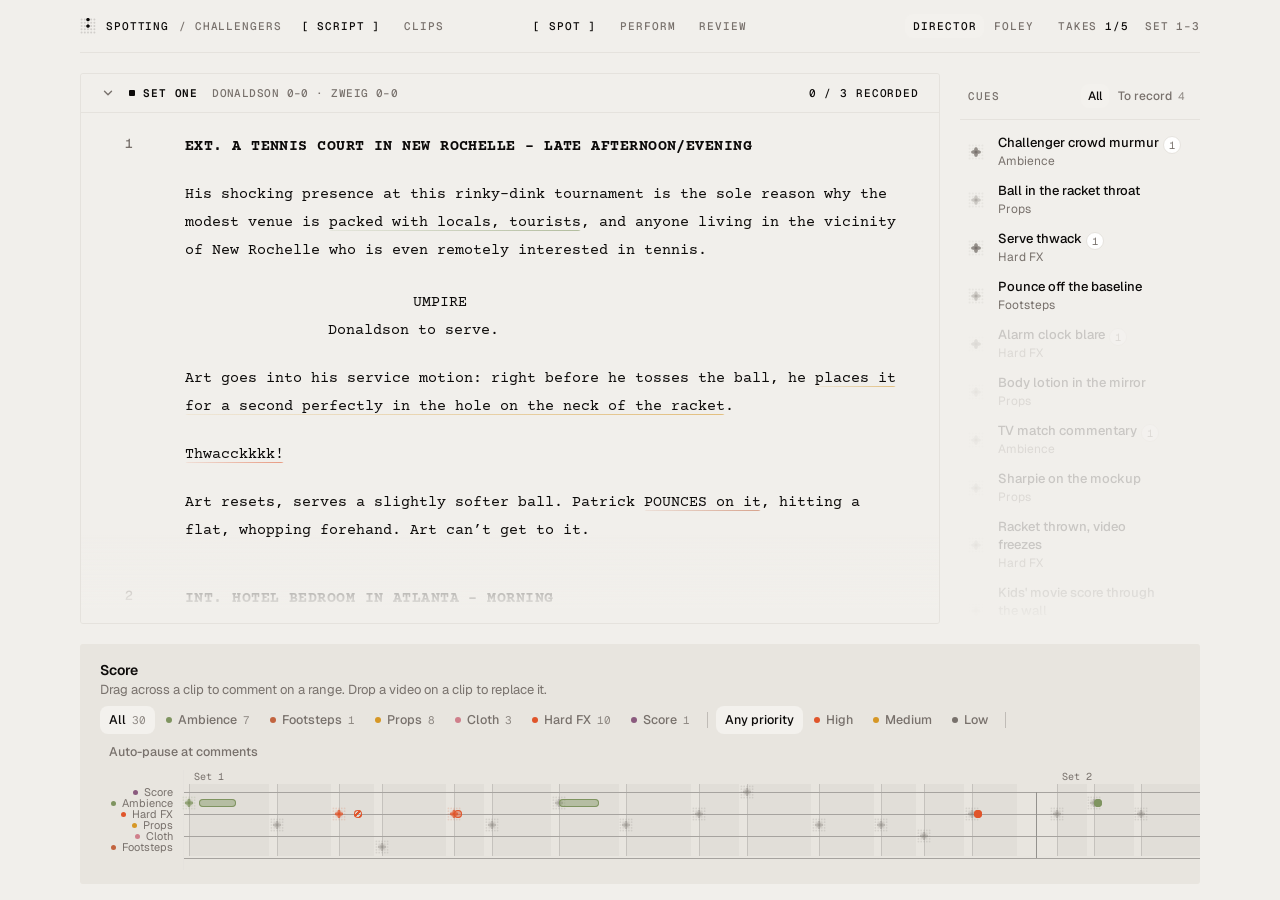
==== commit 1e447458: "Stem glyphs, compact tooltips, sound-flower explorations - Status glyphs drawn with the Stem contour" ====
--- a/Spotting Script View.html
+++ b/Spotting Script View.html
@@ -89,7 +89,7 @@
 @keyframes trail{from{transform:scaleX(0);opacity:.3}to{transform:none;opacity:1}}
 .lanes .barl{position:absolute;width:1px;background:color-mix(in srgb,var(--foreground) 38%,var(--score-bg))}
 .lanes .sc{position:absolute;top:0;font:400 10px var(--f-mono);color:var(--muted-foreground);transform:translateX(5px);white-space:nowrap}
-.mk{position:absolute;width:26px;height:26px;margin:-13px 0 0 -13px;border:0;padding:3px;background:transparent;border-radius:50%;cursor:pointer;transition:opacity .2s,transform .25s cubic-bezier(.3,1.4,.5,1),filter .25s;z-index:1}
+.mk{position:absolute;width:20px;height:20px;margin:-10px 0 0 -10px;border:0;padding:3px;background:transparent;border-radius:50%;cursor:pointer;transition:opacity .2s,transform .25s cubic-bezier(.3,1.4,.5,1),filter .25s;z-index:1}
 .mk::before{content:"";position:absolute;inset:-3px;border-radius:50%;background:color-mix(in srgb,var(--c) 20%,var(--card));box-shadow:0 0 0 1px color-mix(in srgb,var(--c) 35%,var(--card));opacity:0;transform:scale(.4);transition:opacity .25s,transform .35s cubic-bezier(.22,1,.36,1);pointer-events:none}
 .mk canvas{position:relative}
 .mk:hover,.mk.hot,.mk.match{z-index:3}
@@ -99,38 +99,26 @@
 .mk.faded{opacity:.2}
 /* the staff is also the timeline: one slot per clip, as long as the clip; comments ride their category lane inside it */
 .lanes .slot{position:absolute;top:14px;height:72px;border-left:1px solid color-mix(in srgb,var(--foreground) 16%,var(--score-bg));background:color-mix(in srgb,var(--foreground) 3%,transparent);cursor:crosshair;transition:background .15s}
-.lanes .slot:hover{background:color-mix(in srgb,var(--card) 40%,transparent)}
-.lanes .slot.cur{background:color-mix(in srgb,var(--card) 65%,transparent)}
+.lanes .slot:hover{background:color-mix(in srgb,var(--foreground) 6%,transparent)}
+.lanes .slot.cur{background:color-mix(in srgb,var(--foreground) 9%,transparent)}
 .lanes .slot.drop{outline:1px dashed var(--foreground);outline-offset:-1px}
-.cm{position:absolute;height:12px;min-width:12px;margin-top:-6px;padding:0;border:0;border-radius:6px;cursor:pointer;z-index:2;
-  background:var(--card);box-shadow:inset 0 0 0 2px var(--c);transition:opacity .2s,box-shadow .15s}
-.cm.pt{width:12px;margin-left:-6px;border-radius:50%}
-.cm.addressed,.cm.approved{background:var(--c)}
-.cm.approved{opacity:.45}
-.cm:hover,.cm.on{z-index:4;opacity:1;box-shadow:inset 0 0 0 2px var(--c),0 0 0 2px var(--score-bg),0 0 0 3.5px var(--c)}
+.cm{position:absolute;height:8px;min-width:8px;margin-top:-4px;padding:0;border:0;border-radius:4px;cursor:pointer;z-index:2;
+  background:color-mix(in srgb,var(--c) 45%,transparent);box-shadow:inset 0 0 0 1px var(--c);transition:opacity .2s,box-shadow .15s}
+.cm.pt{width:8px;margin-left:-4px;border-radius:50%;background:var(--c)}
+.cm.addressed{background:repeating-linear-gradient(135deg,var(--c) 0 2px,transparent 2px 4px)}
+.cm.approved{background:transparent;opacity:.5}
+.cm:hover,.cm.on{z-index:4;opacity:1;box-shadow:inset 0 0 0 1px var(--c),0 0 0 2px var(--score-bg),0 0 0 3px var(--c)}
 .cm.faded{opacity:.12}
 .lanes .ph{position:absolute;top:10px;height:80px;width:2px;margin-left:-1px;border-radius:1px;background:var(--foreground);pointer-events:none;z-index:5}
-/* clip view: the score keeps its lanes, but the clip in view takes ~45% of the width and the rest condense; clicking empty space evens them out */
-.v-clips{display:none}
-.view-clips .v-clips{display:inline}.view-clips .v-script{display:none}
-.lanes .slot,.lanes .barl,.lanes .sc{transition:left .4s cubic-bezier(.22,1,.36,1),width .4s cubic-bezier(.22,1,.36,1),background .15s,box-shadow .15s}
-.lanes .mk{transition:left .4s cubic-bezier(.22,1,.36,1),opacity .2s,transform .25s cubic-bezier(.3,1.4,.5,1),filter .25s}
-.lanes .cm{transition:left .4s cubic-bezier(.22,1,.36,1),width .4s cubic-bezier(.22,1,.36,1),opacity .2s,box-shadow .15s}
-.view-clips .lanes .slot.focus,.view-clips .lanes .slot.hover{background:color-mix(in srgb,var(--card) 70%,transparent);box-shadow:inset 0 0 0 1px color-mix(in srgb,var(--foreground) 22%,transparent)}
-.lanes .slot .sl{display:none;position:absolute;left:-1px;top:-14px;z-index:6;padding:0 6px;border-radius:3px;background:var(--foreground);color:var(--background);font:500 11px/14px var(--f-sans);white-space:nowrap;pointer-events:none}
-.lanes .slot.rt .sl{left:auto;right:0}
-.lanes .slot .sl small{margin-left:6px;font:400 10px var(--f-mono);opacity:.7}
-.view-clips .lanes .slot.focus .sl,.view-clips .lanes .slot.hover .sl{display:block}
-.view-clips .lanes .slot.hover .sl{z-index:7}
-.lanes .slot .stk{display:none;position:absolute;left:0;right:0;bottom:0;height:6px;pointer-events:none}
-.lanes .slot .stk i{position:absolute;bottom:0;width:1px;height:3px;background:color-mix(in srgb,var(--foreground) 35%,transparent)}
-.lanes .slot .stk i.l{height:6px;background:color-mix(in srgb,var(--foreground) 60%,transparent)}
-.view-clips .lanes:not(.even) .slot.focus .stk{display:block}
+.lanes .sel{position:absolute;top:14px;height:72px;background:color-mix(in srgb,var(--foreground) 12%,transparent);border-inline:1px solid var(--foreground);pointer-events:none;z-index:3}
 .filters{display:flex;flex-wrap:wrap;align-items:center;gap:4px 8px}
 .vsep{width:1px;height:16px;background:color-mix(in srgb,var(--foreground) 18%,transparent)}
 
 /* shadcn: Tooltip */
-.tip{position:fixed;z-index:50;pointer-events:none;background:var(--primary);color:var(--primary-foreground);font-size:12px;line-height:16px;border-radius:calc(var(--radius) - 2px);padding:6px 10px;white-space:nowrap;transform:translate(-50%,-100%);margin-top:-10px;animation:tipin .12s ease-out}
+.tip{position:fixed;z-index:50;pointer-events:none;display:flex;flex-direction:column;justify-content:center;width:max-content;min-width:96px;max-width:200px;padding:4px 8px;background:#0c0a09;color:#fff;border-radius:3px;overflow:hidden;overflow-wrap:break-word;transform:translate(-50%,-100%);margin-top:-10px;animation:tipin .12s ease-out}
+.tip-h{display:flex;align-items:center;justify-content:space-between;gap:8px;min-width:80px;font:400 10px/13px var(--f-mono);white-space:nowrap}
+.tip-r{color:#d6d3d1}.tip-d{color:#a8a29e}
+.tip-n{font:500 11px/14px var(--f-sans);color:#fff}
 @keyframes tipin{from{opacity:0;transform:translate(-50%,-90%)}}
 
 /* script card: fixed height down to the bottom of the screen, scrolls inside */
@@ -328,14 +316,6 @@
 .chip i{width:6px;height:6px;border-radius:50%;background:var(--c)}
 .chip:hover{background:var(--accent)}
 .chip[aria-pressed=true]{background:var(--foreground);color:var(--background);border-color:var(--foreground)}
-/* a new comment starts at the playhead; play or scrub on, then "Set end" makes it a range */
-.rng{display:flex;align-items:center;gap:4px;padding:8px 12px 0 18px;border-top:1px solid var(--border);background:var(--popover);font:400 11.5px/24px var(--f-mono);color:var(--foreground)}
-.rng+.compose{border-top:0}
-.rng .btn{height:24px;padding:0 8px;font:400 12px var(--f-sans)}
-.rng .btn-icon{width:24px;padding:0}.rng .btn svg{width:12px;height:12px}
-.rng [data-act=setend]{margin-left:auto}
-.rng [data-act=setend] b{margin-left:4px;font:500 11.5px var(--f-mono)}
-.rng .btn:disabled{opacity:.45;pointer-events:none}
 .compose{position:relative;padding:12px 12px 12px 18px;border-top:1px solid var(--border);background:var(--popover)}
 .pend{margin-bottom:8px}.pend .hero.sm:first-child{margin-top:0}
 .cin{display:flex;align-items:flex-end;gap:10px}
@@ -391,46 +371,49 @@
 .ctx .kr{display:flex;align-items:center;gap:10px;padding:5px 10px;font-size:12.5px}
 .ctx kbd{min-width:24px;padding:1px 6px;border:1px solid var(--border);border-bottom-width:2px;border-radius:5px;background:var(--card);font:500 11px var(--f-mono);text-align:center}
 
-/* clip view: every clip in a row that scrolls sideways, each under its cue's title; the centred one is the player. One transport row below */
+/* clip view: the cut as a player, a timecode ruler with comments, and a strip of clips */
 .pane.clips::after{display:none}
-.stage{flex:1;min-height:0;display:flex;flex-direction:column;gap:10px;padding:14px 0 12px}
-.stage>:not(.reel){margin-inline:16px}
-.reel{position:relative;flex:1;min-height:140px;display:flex;gap:20px;overflow-x:auto;overflow-y:hidden;scroll-snap-type:x mandatory;overscroll-behavior-x:contain;padding-inline:calc(50% - var(--fw,480px)/2);scrollbar-width:none}
-.reel::-webkit-scrollbar{display:none}
-.reel-i{flex:none;width:var(--fw,480px);display:flex;flex-direction:column;justify-content:center;gap:8px;scroll-snap-align:center;cursor:pointer;opacity:.35;transition:opacity .2s}
-.reel-i:hover{opacity:.6}
-.reel-i[aria-current=true]{opacity:1;cursor:default}
-.reel-t{display:flex;align-items:center;gap:10px;height:28px}
-.reel-t .tt{flex:1;min-width:0}
-.reel-t b{display:block;font-size:15px;font-weight:500;line-height:18px;white-space:nowrap;overflow:hidden;text-overflow:ellipsis}
-.reel-t small{display:block;font:400 11px/14px var(--f-mono);color:var(--muted-foreground);white-space:nowrap;overflow:hidden;text-overflow:ellipsis}
-.reel-t .btn{height:28px;padding:0 10px;font-size:12.5px}
-.reel-f{position:relative;aspect-ratio:16/9;background:#000;border-radius:10px;overflow:hidden}
-.reel-f>canvas,.reel-f>video{display:block;width:100%;height:100%;object-fit:cover}
-.reel-i.drop .reel-f{outline:2px dashed var(--foreground);outline-offset:3px}
+.stage{flex:1;min-height:0;display:flex;flex-direction:column;gap:10px;padding:14px 16px 12px}
+.st-h{display:flex;align-items:center;gap:10px}
+.st-h .tt{flex:1;min-width:0}
+.st-h b{display:block;font-size:15px;font-weight:500;line-height:20px}
+.st-h small{display:block;font:400 11px/16px var(--f-mono);color:var(--muted-foreground);white-space:nowrap;overflow:hidden;text-overflow:ellipsis}
+.st-h .btn{height:28px;padding:0 10px;font-size:12.5px}
 .st-note{margin:-4px 0 0;font:400 12.5px/19px var(--f-script);color:var(--muted-foreground);white-space:nowrap;overflow:hidden;text-overflow:ellipsis}
 .st-note span{font:500 11.5px var(--f-sans);color:var(--foreground);margin-right:6px}
-.player{position:absolute;inset:0;background:#000;overflow:hidden}
+.st-p{flex:1;min-height:120px;display:grid;place-items:center}
+.player{position:relative;background:#000;border-radius:10px;overflow:hidden}
 .player .pm,.player .media{position:absolute;inset:0}
 .player .media canvas,.player .media video{display:block;width:100%;height:100%;object-fit:cover}
 .player .abox .av{width:22px;height:22px;left:-10px;top:-10px}
-.ctl{display:flex;align-items:center;gap:8px}
+.ctl{display:flex;align-items:center;gap:4px}
 .ctl .btn-icon{width:30px;height:30px}
-.ctl .tc{flex:none;font:500 12px var(--f-mono)}
-.ruler{position:relative;flex:1;min-width:0;height:48px;border:1px solid var(--border);border-radius:8px;background:var(--card);cursor:crosshair;touch-action:none;overflow:hidden}
+.ctl .tc{margin-left:6px;font:500 12px var(--f-mono)}
+.ctl .hint{margin-left:auto;font-size:12px}
+.ruler{position:relative;flex:none;height:60px;border:1px solid var(--border);border-radius:8px;background:var(--card);cursor:crosshair;touch-action:none;overflow:hidden}
 .ruler .tk{position:absolute;top:0;width:1px;height:5px;background:var(--input)}
 .ruler .tk.l{height:9px;background:var(--ring)}
 .ruler .tk span{position:absolute;top:9px;left:3px;font:400 10px var(--f-mono);color:var(--muted-foreground);white-space:nowrap}
-.ruler .rb{position:absolute;height:9px;min-width:9px;padding:0;border:0;border-radius:5px;cursor:pointer;z-index:2;background:var(--card);box-shadow:inset 0 0 0 2px var(--c)}
-.ruler .rb.pt{width:11px;height:11px;margin:-1px 0 0 -5.5px;border-radius:50%}
-.ruler .rb.addressed,.ruler .rb.approved{background:var(--c)}
-.ruler .rb.approved{opacity:.45}
-.ruler .rb:hover,.ruler .rb.on{box-shadow:inset 0 0 0 2px var(--c),0 0 0 2px var(--card),0 0 0 3.5px var(--c);opacity:1}
+.ruler .rb{position:absolute;height:7px;min-width:7px;padding:0;border:0;border-radius:4px;cursor:pointer;z-index:2;background:color-mix(in srgb,var(--c) 45%,transparent);box-shadow:inset 0 0 0 1px var(--c)}
+.ruler .rb.pt{width:9px;height:9px;margin:-1px 0 0 -4.5px;border-radius:50%;background:var(--c)}
+.ruler .rb.addressed{background:repeating-linear-gradient(135deg,var(--c) 0 2px,transparent 2px 4px)}
+.ruler .rb.approved{background:transparent;opacity:.5}
+.ruler .rb:hover,.ruler .rb.on{box-shadow:inset 0 0 0 1px var(--c),0 0 0 2px var(--card),0 0 0 3px var(--c);opacity:1}
 .ruler .rb.faded{opacity:.15}
-.ruler .rl{position:absolute;top:0;bottom:0;background:color-mix(in srgb,var(--foreground) 8%,transparent);border-inline:1px solid var(--foreground);pointer-events:none}
-.ruler .rg,.scrub .rg{position:absolute;top:0;bottom:0;border:1px dashed var(--foreground);border-left-style:solid;opacity:.5;pointer-events:none}
+.ruler .rl,.ruler .rsel{position:absolute;top:0;bottom:0;background:color-mix(in srgb,var(--foreground) 8%,transparent);border-inline:1px solid var(--foreground);pointer-events:none}
 .ruler .rph{position:absolute;top:0;bottom:0;width:2px;margin-left:-1px;background:var(--foreground);pointer-events:none;z-index:3}
 .ruler .rph::before{content:"";position:absolute;top:0;left:-4px;border:5px solid transparent;border-top-color:var(--foreground)}
+.strip{flex:none;display:flex;gap:6px;overflow-x:auto;padding-bottom:4px;scrollbar-width:thin;scrollbar-color:var(--input) transparent}
+.cc2{flex:none;display:grid;grid-template-columns:44px 104px;grid-template-rows:auto auto;gap:0 8px;align-items:center;padding:5px;border:1px solid var(--border);border-radius:8px;background:var(--card);text-align:left;cursor:pointer}
+.cc2:hover{background:var(--accent)}
+.cc2[aria-current=true]{border-color:var(--foreground);box-shadow:inset 0 0 0 1px var(--foreground)}
+.cc2 .th{grid-row:span 2;position:relative;height:28px;border-radius:4px;background:linear-gradient(var(--a),var(--b))}
+.cc2 .th i{position:absolute;left:4px;bottom:4px;width:6px;height:6px;border-radius:50%;background:var(--c)}
+.cc2 .th b{position:absolute;right:3px;top:3px;min-width:14px;padding:0 3px;border-radius:7px;background:#fafafa;color:#0a0a0a;font:500 9.5px/14px var(--f-mono);text-align:center}
+.cc2 .nm{font-size:12px;font-weight:500;white-space:nowrap;overflow:hidden;text-overflow:ellipsis}
+.cc2 small{font:400 10.5px var(--f-mono);color:var(--muted-foreground)}
+.view-clips .ci{opacity:1}
+.ci.cur{background:var(--accent)}
 /* drop targets for uploaded clips */
 .pop.drop{outline:2px dashed var(--foreground);outline-offset:3px;border-radius:12px}
 .cue.drop{outline:1px dashed var(--c);outline-offset:2px;background-size:100% 100%,100% 1px}
@@ -483,16 +466,18 @@
 <section class="script" aria-label="Script">
   <div class="pane"><main class="doc scroller" id="doc" tabindex="-1"></main>
     <section class="stage" id="stage" aria-label="Clips" hidden>
-      <div class="reel" id="reel"></div>
-      <div class="player" id="player"><div class="pm" id="stMedia"></div><div class="anc" id="stAnc"></div><div id="stTool"></div><div class="ptools"></div></div>
+      <div class="st-h" id="stHead"></div>
       <p class="st-note" id="stNote"></p>
-      <div class="ctl"><button class="btn btn-ghost btn-icon" id="stPP" data-sact="pp" aria-label="Play or pause (space)"></button><span class="tc" id="stTc"></span><div class="ruler" id="ruler" title="Click or drag to seek"></div></div>
+      <div class="st-p"><div class="player" id="player"><div class="pm" id="stMedia"></div><div class="anc" id="stAnc"></div><div id="stTool"></div><div class="ptools"></div></div></div>
+      <div class="ctl"><button class="btn btn-ghost btn-icon" data-sact="prev" aria-label="Previous clip ([)"></button><button class="btn btn-ghost btn-icon" id="stPP" data-sact="pp" aria-label="Play or pause (space)"></button><button class="btn btn-ghost btn-icon" data-sact="next" aria-label="Next clip (])"></button><span class="tc" id="stTc"></span><span class="hint">Drag across the ruler to comment on a range · B to draw a box</span></div>
+      <div class="ruler" id="ruler"></div>
+      <div class="strip" id="strip"></div>
     </section></div>
   <aside class="cuelist" id="cuelist" aria-label="Cues"><div class="cuelist-h"><span>Cues</span><span class="toggles" id="clTabs" role="group" aria-label="Show"><button class="tg" data-todo="0" aria-pressed="true">All</button><button class="tg" data-todo="1" aria-pressed="false">To record <b id="todoN">0</b></button></span></div><div class="cl-scroll" id="clScroll"></div></aside>
 </section>
 
 <section class="card score" aria-label="Score">
-  <div class="card-h"><div><div class="card-t">Score</div><div class="card-d"><span class="v-script">Click a clip to open it. Drop a video on a clip to replace it.</span><span class="v-clips">The clip in view opens up to show its cues and comments. Click a clip to jump to it, or empty space to size every clip the same.</span></div></div>
+  <div class="card-h"><div><div class="card-t">Score</div><div class="card-d">Drag across a clip to comment on a range. Drop a video on a clip to replace it.</div></div>
     <div class="filters"><div class="toggles" id="bar" role="group" aria-label="Filter by sound"></div><span class="vsep"></span><div class="toggles" id="pri" role="group" aria-label="Filter comments by priority"></div><span class="vsep"></span><button class="tg" id="autoP" aria-pressed="false">Auto-pause at comments</button></div></div>
   <div class="staff-wrap"><div class="staff"><div class="clef" id="clef"></div><div class="lanes" id="tl"></div></div></div>
 </section>
@@ -669,7 +654,7 @@
 const $=(s,r=document)=>r.querySelector(s), $$=(s,r=document)=>[...r.querySelectorAll(s)];
 const css=v=>getComputedStyle(document.documentElement).getPropertyValue(v).trim();
 
-/* ---------- glyphs: 5x5 dot-matrix states, stepped at 12fps ---------- */
+/* ---------- glyphs: 5x5 module states, stepped at 12fps, rendered as stem contours ---------- */
 const PI=Math.PI,TAU=PI*2, cl=(v,a=0,b=1)=>Math.min(b,Math.max(a,v)), ramp=(p,at,len=.08)=>cl((p-at)/len);
 const ix=(x,y)=>(y+2)*5+(x+2), blank=()=>new Float32Array(25);
 const CELLS=[];for(let y=-2;y<=2;y++)for(let x=-2;x<=2;x++)CELLS.push([x,y]);
@@ -695,7 +680,7 @@
   garden:{kind:"count",f(t,p,it){const b=blank(),n=it.count||0;GARDEN.forEach(([x,y],i)=>{b[ix(x,y)]=i<n?1:.12});return b}}
 };
 const insts=new Set(); let NOW=performance.now()/1000;
-function glyph(cv,key,o={}){const it={cv,ctx:cv.getContext("2d"),key,start:NOW,color:o.color||"--foreground",count:o.count,base:o.base??.1};size(it);insts.add(it);return it}
+function glyph(cv,key,o={}){const it={cv,ctx:cv.getContext("2d"),key,start:NOW,color:o.color||"--foreground",count:o.count,base:o.base??.08};size(it);insts.add(it);return it}
 function size(it){const w=parseFloat(it.cv.style.width)||it.cv.getBoundingClientRect().width||16,d=Math.min(devicePixelRatio||1,2);it.w=w;it.d=d;it.cv.width=it.cv.height=Math.round(w*d)}
 function setG(it,key,color){if(!it)return;it.key=key;it.start=NOW;if(color)it.color=color}
 function rr(c,x,y,w,h,r){c.beginPath();c.moveTo(x+r,y);c.arcTo(x+w,y,x+w,y+h,r);c.arcTo(x+w,y+h,x,y+h,r);c.arcTo(x,y+h,x,y,r);c.arcTo(x,y,x+w,y,r);c.closePath()}
@@ -704,13 +689,50 @@
 new MutationObserver(clearCols).observe(document.documentElement,{attributes:true});
 matchMedia("(prefers-color-scheme:dark)").addEventListener?.("change",clearCols);
 const reduce=matchMedia("(prefers-reduced-motion:reduce)").matches;
+/* stem rendering (the brand contour's rule): a lit module is its inscribed circle, orthogonal neighbours bridge into a capsule, and an unlit
+   module sitting between two lit neighbours at a grid vertex (an inside corner, or a diagonal step) is filled to its quarter square minus its
+   inscribed circle, with the lit neighbours' facing quadrants squared off. stemPath → one nonzero-union Path2D plus the fillet wedges. */
+function stemPath(on,cols,rows,cell){
+  const r=cell/2,p=new Path2D(),wedges=[];
+  const o=(x,y)=>x>=0&&y>=0&&x<cols&&y<rows&&on(x,y);
+  for(let y=0;y<rows;y++)for(let x=0;x<cols;x++){
+    if(!o(x,y))continue;
+    const cx=x*cell+r,cy=y*cell+r;
+    p.moveTo(cx+r,cy);p.arc(cx,cy,r,0,TAU);
+    if(o(x+1,y))p.rect(cx,cy-r,cell,cell);
+    if(o(x,y+1))p.rect(cx-r,cy,cell,cell);
+  }
+  for(let y=0;y<=rows;y++)for(let x=0;x<=cols;x++){
+    for(const [ox,oy] of [[x-1,y-1],[x,y-1],[x-1,y],[x,y]]){
+      if(o(ox,oy))continue;
+      const hx=ox===x?x-1:x, vy=oy===y?y-1:y;
+      if(!o(hx,oy)||!o(ox,vy))continue;
+      const cx=ox*cell+r,cy=oy*cell+r,vx=x*cell,vyy=y*cell;
+      p.rect(Math.min(vx,hx*cell+r),Math.min(vyy,oy*cell+r),r,r);p.rect(Math.min(vx,ox*cell+r),Math.min(vyy,vy*cell+r),r,r);
+      const sx=Math.sign(vx-cx),sy=Math.sign(vyy-cy);
+      const w=new Path2D();w.moveTo(vx,vyy);w.lineTo(vx,cy);
+      w.arc(cx,cy,r,sx>0?0:PI,sy>0?PI/2:-PI/2,(sx*sy)<0);w.closePath();wedges.push(w);
+    }
+  }
+  return {p,wedges};
+}
+function fillStem(c,on,cols,rows,cell){const {p,wedges}=stemPath(on,cols,rows,cell);c.fill(p,"nonzero");for(const w of wedges)c.fill(w)}
 function draw(it){
   const g=G[it.key];let t=Math.floor((NOW-it.start)*12)/12,p=1;
   if(g.kind==="shot")p=Math.floor(cl((NOW-it.start)/g.dur)*12)/12;
   if(reduce){t=0;p=1}
-  const b=g.f(t,p,it),c=it.ctx,S=it.w*it.d,cell=S/5,dot=cell*(it.w<=14?.78:.74),off=(cell-dot)/2;
+  const b=g.f(t,p,it),c=it.ctx,S=it.w*it.d,cell=S/5;
   c.setTransform(1,0,0,1,0,0);c.clearRect(0,0,S,S);c.fillStyle=col(it.color);
-  for(let i=0;i<25;i++){const v=Math.round(cl(b[i])*4)/4;c.globalAlpha=it.base+(1-it.base)*v;rr(c,(i%5)*cell+off,((i/5)|0)*cell+off,dot,dot,dot*.3);c.fill()}
+  const v=i=>Math.round(cl(b[i])*4)/4;
+  /* base: faint modules where nothing is lit */
+  c.globalAlpha=it.base;const d=cell*.62;
+  for(let i=0;i<25;i++)if(v(i)<.25){c.beginPath();c.arc((i%5)*cell+cell/2,((i/5)|0)*cell+cell/2,d/2,0,TAU);c.fill()}
+  /* quarter levels as nested blobs, so cumulative alpha lands on base+(1-base)*v and fades read as the shape growing */
+  let prev=0;
+  for(const L of [.25,.5,.75,1]){
+    const target=it.base+(1-it.base)*L,a=1-(1-target)/(1-prev);prev=target;
+    c.globalAlpha=a;fillStem(c,(x,y)=>v(y*5+x)>=L,5,5,cell);
+  }
   c.globalAlpha=1;
 }
 /* ---------- stand-in clips: drawn on a canvas; a cue with clip:"url" uses a real <video> ---------- */
@@ -760,7 +782,6 @@
 /* Playback interface. The comment layer only talks to this, so a carousel can hand it any player with the same shape:
    {el, duration, currentTime, paused, play(), pause(), reset(), seek(t), setLoop(a,b), clearLoop(), onTime(fn) → unsubscribe, destroy()} */
 const players=new Set();
-const standIn=(id,cv)=>{const r=rng(hash(id));return {cv,ctx:cv.getContext("2d"),q:CUES[id],col:col(`--${CUES[id].c}`),bk:Array.from({length:10},()=>[r()*480,r()*220+20,8+r()*24,r()])}};
 function makeClip(id){
   const q=CUES[id],wrap=document.createElement("div");wrap.className="media";
   const p={loop:null,subs:new Set(),last:-1},emit=t=>{if(t===p.last)return;p.last=t;p.subs.forEach(f=>f(t))};
@@ -772,7 +793,7 @@
       get currentTime(){return v.currentTime},get paused(){return v.paused},destroy(){players.delete(p);v.pause();v.removeAttribute("src");v.load()}};
   }else{
     const cv=document.createElement("canvas");cv.width=480;cv.height=270;wrap.appendChild(cv);
-    const it=standIn(id,cv);
+    const r=rng(hash(id)),it={cv,ctx:cv.getContext("2d"),q,col:col(`--${q.c}`),bk:Array.from({length:10},()=>[r()*480,r()*220+20,8+r()*24,r()])};
     Object.assign(p,{pos:0,playing:false,t0:0});const now=()=>p.playing?p.pos+(NOW-p.t0):p.pos;
     p.tick=()=>{let t=now();if(p.playing){const b=p.loop?p.loop[1]:q.dur;if(t>=b){p.pos=p.loop?p.loop[0]:0;p.t0=NOW;t=p.pos}drawClip(it,t)}emit(t)};
     drawClip(it,0);
@@ -815,7 +836,7 @@
 function settleList(){if(overList)return;cancelAnimationFrame(settleRaf);settleRaf=requestAnimationFrame(()=>{
   const on=$$(".ci.in",clScroll);if(!on.length)return;const H=clScroll.clientHeight,top=on[0].offsetTop,last=on[on.length-1],bot=last.offsetTop+last.offsetHeight;
   clScroll.scrollTo({top:cl(bot-top>H-48?top-24:(top+bot)/2-H/2,0,clScroll.scrollHeight-H),behavior:reduce?"auto":"smooth"})})}
-const io=new IntersectionObserver(es=>{if(VIEW==="clips")return;es.forEach(e=>$(`.ci[data-id="${e.target.dataset.id}"]`).classList.toggle("in",e.isIntersecting));settleList()},{root:doc,rootMargin:"-40px 0px -56px 0px"});
+const io=new IntersectionObserver(es=>{es.forEach(e=>$(`.ci[data-id="${e.target.dataset.id}"]`).classList.toggle("in",e.isIntersecting));settleList()},{root:doc,rootMargin:"-40px 0px -56px 0px"});
 $$(".cue").forEach(c=>io.observe(c));
 const RG={}; $$(".ci").forEach(b=>{const q=CUES[b.dataset.id];RG[b.dataset.id]=glyph(b.querySelector("canvas"),restKey(q),{color:restColor})});
 
@@ -833,53 +854,32 @@
 renderBar();
 
 /* score: one slot per clip, as wide as the clip is long, one bar line per set. Comments sit inside their clip's slot on their category lane */
-const tl=$("#tl"), NG={}, LANES=["score","ambience","hardfx","props","cloth","footsteps"], SLOTS={}, LY={};let TOTAL=1,scoreEven=false;
+const tl=$("#tl"), NG={}, LANES=["score","ambience","hardfx","props","cloth","footsteps"], SLOTS={}, LY={};let TOTAL=1;
 const X=p=>(p/TOTAL*100).toFixed(3)+"%";
-/* a slot is {s,e,w} on the score's own scale; a time inside the clip maps across the slot's width, whatever the layout */
-const pAt=(id,t)=>{const s=SLOTS[id],D=CUES[id].dur;return s.s+cl(t,0,D)/D*s.w};
-const tIn=(id,p)=>{const s=SLOTS[id];return cl((p-s.s)/s.w,0,1)*CUES[id].dur};
-/* layouts: "time" (script view) sizes slots by clip length; in clip view "focus" gives the clip in view ~45% of the width and condenses the rest; "even" sizes every clip the same */
-const scoreMode=()=>VIEW!=="clips"?"time":scoreEven||!stage.id?"even":"focus";
-function computeSlots(){for(const k in SLOTS)delete SLOTS[k];const mode=scoreMode(),sets=[],bars=[],u=10;
-  let cueGap=1.5,setGap=8,w=id=>CUES[id].dur;
-  if(mode!=="time"){cueGap=1;setGap=4;w=()=>u;
-    if(mode==="focus"){const rest=(order.length-1)*(u+cueGap)+(new Set(order.map(id=>CUES[id].act)).size-1)*setGap,F=Math.max(u,rest*.8);w=id=>id===stage.id?F:u}}
-  let pos=1,last=null;
-  order.forEach(id=>{const q=CUES[id];if(last!==null&&q.act!==last){const end=pos-cueGap;pos=end+setGap;bars.push(end+setGap/2)}
-    if(q.act!==last)sets.push([pos,q.act]);const ww=w(id);SLOTS[id]={s:pos,e:pos+ww,w:ww};pos+=ww+cueGap;last=q.act});
-  TOTAL=pos;$(".staff").style.minWidth=mode==="time"?Math.round(Math.max(960,84+TOTAL*5))+"px":"0px";tl.classList.toggle("even",mode==="even");return {sets,bars}}
-const cmPos=m=>{const a=pAt(m.clip,m.t0);return m.t1!=null?`left:${X(a)};width:${X(Math.max(TOTAL*.002,pAt(m.clip,m.t1)-a))};`:`left:${X(a)};`};
-function cmHTML(m){if(!SLOTS[m.clip])return"";const rg=m.t1!=null;
-  return `<button class="cm ${m.status}${rg?"":" pt"}${card?.cid===m.id?" on":""}" data-cid="${m.id}" aria-label="${esc(rangeTxt(m))}: ${esc(snip(m))}" style="${cmPos(m)}top:${LY[m.cat]}px;--c:var(--${m.cat})"></button>`}
-/* the slot's own label and second ticks, shown when it's the clip in view or hovered */
-function slotInner(id){const D=CUES[id].dur,st=D>30?5:1;let tk="";for(let t=st;t<D-.05;t+=st)tk+=`<i class="${t%5?"":"l"}" style="left:${(t/D*100).toFixed(2)}%"></i>`;
-  return `<span class="sl">${esc(CUES[id].n)}<small>${tc(D).replace(/\.0$/,"")}</small></span><span class="stk">${tk}</span>`}
-/* move everything already on the score to the current layout; the CSS transitions animate the change */
-function layoutScore(){const {sets,bars}=computeSlots();
-  $$(".slot",tl).forEach(el=>{const s=SLOTS[el.dataset.id];if(!s)return;el.style.left=X(s.s);el.style.width=X(s.w);el.classList.toggle("rt",s.s>TOTAL/2);el.classList.toggle("focus",VIEW==="clips"&&el.dataset.id===stage.id)});
-  $$(".mk",tl).forEach(el=>{const s=SLOTS[el.dataset.id];if(s)el.style.left=X(s.s)});
-  $$(".cm",tl).forEach(el=>{const m=COMMENTS[el.dataset.cid];if(m&&SLOTS[m.clip]){el.style.left="";el.style.width="";el.style.cssText+=cmPos(m)}});
-  $$(".barl",tl).forEach((el,i)=>{if(bars[i]!=null)el.style.left=X(bars[i])});$$(".sc",tl).forEach((el,i)=>{if(sets[i])el.style.left=X(sets[i][0])});
-  if(VIEW==="clips"&&stage.clip)phShow(stage.id,stage.clip.currentTime);else if(card)phShow(card.id,card.clip.currentTime)}
-function setEven(){if(VIEW!=="clips"||scoreEven)return;scoreEven=true;layoutScore()}
+function cmHTML(m){const s=SLOTS[m.clip];if(!s)return"";const D=CUES[m.clip].dur,a=Math.min(m.t0,D),rg=m.t1!=null;
+  return `<button class="cm ${m.status}${rg?"":" pt"}${card?.cid===m.id?" on":""}" data-cid="${m.id}" aria-label="${esc(rangeTxt(m))}: ${esc(snip(m))}" style="left:${X(s.s+a)};${rg?`width:${X(Math.max(.2,Math.min(m.t1,D)-a))};`:""}top:${LY[m.cat]}px;--c:var(--${m.cat})"></button>`}
 function renderScore(){
   const top=22,step=11;LANES.forEach((c,i)=>LY[c]=top+i*step);const lines=[0,2,4,6].map(i=>top+i*step);
   $("#clef").innerHTML=LANES.map(c=>`<span style="top:${LY[c]}px;--c:var(--${c})"><i></i>${CATS[c]}</span>`).join("");
-  const {sets,bars}=computeSlots();
-  let out=order.map(id=>`<div class="slot${card?.open&&card.id===id?" cur":""}${VIEW==="clips"&&id===stage.id?" focus":""}${SLOTS[id].s>TOTAL/2?" rt":""}" data-id="${id}" style="left:${X(SLOTS[id].s)};width:${X(SLOTS[id].w)}">${slotInner(id)}</div>`).join("");
+  for(const k in SLOTS)delete SLOTS[k];
+  const cueGap=1.5,setGap=8,sets=[],bars=[];let pos=1,last=null;
+  order.forEach(id=>{const q=CUES[id];if(last!==null&&q.act!==last){const end=pos-cueGap;pos=end+setGap;bars.push(end+setGap/2)}
+    if(q.act!==last)sets.push([pos,q.act]);SLOTS[id]={s:pos,e:pos+q.dur};pos+=q.dur+cueGap;last=q.act});
+  TOTAL=pos;$(".staff").style.minWidth=Math.round(Math.max(960,84+TOTAL*5))+"px";
+  let out=order.map(id=>`<div class="slot${card?.open&&card.id===id?" cur":""}" data-id="${id}" style="left:${X(SLOTS[id].s)};width:${X(CUES[id].dur)}"></div>`).join("");
   out+=LANES.map(c=>`<div class="lane" data-lane="${c}" style="top:${LY[c]}px;--c:var(--${c})"></div>`).join("");
   out+=lines.map(y=>`<div class="ln" style="top:${y}px"></div>`).join("");
   out+=bars.map(p=>`<div class="barl" style="left:${X(p)};top:${lines[0]}px;height:${lines[3]-lines[0]}px"></div>`).join("");
   out+=sets.map(([p,a])=>`<span class="sc" style="left:${X(p)}">Set ${a+1}</span>`).join("");
-  out+=order.map(id=>{const q=CUES[id];return `<button class="mk" data-id="${id}" aria-label="Open ${esc(q.n)}" style="left:${X(SLOTS[id].s)};top:${LY[q.c]}px;--c:var(--${q.c})"><canvas class="g" style="width:18px;height:18px" aria-hidden="true"></canvas></button>`}).join("");
-  out+=Object.values(COMMENTS).map(cmHTML).join("")+`<div class="ph" hidden></div>`;
+  out+=order.map(id=>{const q=CUES[id];return `<button class="mk" data-id="${id}" aria-label="Open ${esc(q.n)}" style="left:${X(SLOTS[id].s)};top:${LY[q.c]}px;--c:var(--${q.c})"><canvas class="g" style="width:14px;height:14px" aria-hidden="true"></canvas></button>`}).join("");
+  out+=Object.values(COMMENTS).map(cmHTML).join("")+`<div class="ph" hidden></div><div class="sel" hidden></div>`;
   tl.innerHTML=out;
   $$(".mk",tl).forEach(m=>{const q=CUES[m.dataset.id];NG[m.dataset.id]=glyph(m.querySelector("canvas"),restKey(q),{color:ok(q)?`--${q.c}`:"--muted-foreground",base:.16})});
   if(card)phShow(card.id,card.clip.currentTime);
-  if(VIEW==="clips"&&stage.id)renderStage();
+  if(VIEW==="clips"&&stage.id){renderRuler();renderStrip(false)}
 }
 renderScore();
-function phShow(id,t){const ph=$(".ph",tl);if(!ph||!SLOTS[id])return;ph.hidden=false;ph.style.left=X(pAt(id,t))}
+function phShow(id,t){const ph=$(".ph",tl),s=SLOTS[id];if(!ph||!s)return;ph.hidden=false;ph.style.left=X(s.s+Math.min(t,CUES[id].dur))}
 function phHide(){const ph=$(".ph",tl);if(ph)ph.hidden=true;$$(".slot.cur",tl).forEach(x=>x.classList.remove("cur"))}
 /* bring a clip's slot into view when the staff is scrolled away from it */
 function revealSlot(id){const s=$(`.slot[data-id="${id}"]`,tl),w=$(".staff-wrap");if(!s)return;const r=s.getBoundingClientRect(),wr=w.getBoundingClientRect();
@@ -932,34 +932,28 @@
 function jumpTo(id,after){const cue=$(`.cue[data-id="${id}"]`),sec=cue.closest(".act"),was=sec.classList.contains("collapsed");if(was)toggleAct(sec,false);
   setTimeout(()=>{cue.scrollIntoView({behavior:reduce?"auto":"smooth",block:"center"});setTimeout(after,450)},280+(was?320:0))}
 
-/* score: tooltip on cue and comment markers. Click a marker to open it (a comment seeks to its start);
-   click or drag along a clip's slot to scrub it, and the clip opens where you let go. In clip view, hovering a slot highlights it like the clip in view,
-   and a click on empty space (not a slot, marker or control) sizes every clip the same */
+/* score: tooltip on cue and comment markers. Click a marker to open it (a comment seeks and loops its range);
+   click an empty part of a clip's slot to seek there, drag across it to start a range comment */
 let tip=null,sdrag=null;
-const showTip=(el,text)=>{tip?.remove();const r=el.getBoundingClientRect();tip=document.createElement("div");tip.className="tip";tip.textContent=text;tip.style.left=r.left+r.width/2+"px";tip.style.top=r.top+"px";document.body.appendChild(tip)};
+const tipHTML=t=>typeof t==="string"?`<span class="tip-n">${esc(t)}</span>`:`<span class="tip-h"><span class="tip-r">${esc(t.r)}</span>${t.d?`<span class="tip-d">${esc(t.d)}</span>`:""}</span><span class="tip-n">${esc(t.n)}</span>`;
+const showTip=(el,text)=>{tip?.remove();const r=el.getBoundingClientRect();tip=document.createElement("div");tip.className="tip";tip.innerHTML=tipHTML(text);tip.style.left=r.left+r.width/2+"px";tip.style.top=r.top+"px";document.body.appendChild(tip)};
 tl.addEventListener("pointerover",e=>{const t=e.target.closest(".mk,.cm");if(!t||t.contains(e.relatedTarget))return;
-  if(t.classList.contains("cm")){const m=COMMENTS[t.dataset.cid];link(m.clip,true);showTip(t,`${first(m.msgs[0].by)} · ${rangeTxt(m)} · ${snip(m,48)}`)}
+  if(t.classList.contains("cm")){const m=COMMENTS[t.dataset.cid];link(m.clip,true);showTip(t,{r:rangeTxt(m),d:first(m.msgs[0].by),n:snip(m,80)})}
   else{link(t.dataset.id,true);showTip(t,CUES[t.dataset.id].n)}});
 tl.addEventListener("pointerout",e=>{const t=e.target.closest(".mk,.cm");if(t&&!t.contains(e.relatedTarget)){link(t.classList.contains("cm")?COMMENTS[t.dataset.cid].clip:t.dataset.id,false);tip?.remove();tip=null}});
 const tAt=e=>{const r=tl.getBoundingClientRect();return (e.clientX-r.left)/r.width*TOTAL};
 const slotAt=p=>order.find(id=>SLOTS[id]&&p>=SLOTS[id].s&&p<=SLOTS[id].e);
-/* the slot under the pointer, counting only its own height (above and below it is empty score) */
-const slotHit=e=>{const y=e.clientY-tl.getBoundingClientRect().top;return y>=14&&y<=86?slotAt(tAt(e)):undefined};
-let tlDown=null,hoverSlot=null;
-const setHover=id=>{if(hoverSlot===id)return;$(`.slot[data-id="${hoverSlot}"]`,tl)?.classList.remove("hover");hoverSlot=id;if(id&&VIEW==="clips")$(`.slot[data-id="${id}"]`,tl)?.classList.add("hover")};
-tl.addEventListener("pointerdown",e=>{tlDown=null;if(e.button||e.target.closest(".mk,.cm"))return;const p=tAt(e),id=slotHit(e);if(!id)return;tlDown=id;e.preventDefault();tl.setPointerCapture(e.pointerId);sdrag={id,t:tIn(id,p)};phShow(id,sdrag.t)});
-tl.addEventListener("pointermove",e=>{if(!sdrag){if(e.pointerType!=="touch")setHover(slotHit(e)||null);return}const id=sdrag.id,cp=VIEW==="clips"?stage.id===id&&stage.clip:card?.id===id&&card.clip;
-  sdrag.t=tIn(id,tAt(e));phShow(id,sdrag.t);if(cp)cp.seek(sdrag.t)});
-tl.addEventListener("pointerleave",()=>setHover(null));
-tl.addEventListener("pointerup",()=>{if(!sdrag)return;const {id,t}=sdrag;sdrag=null;
-  if(VIEW==="clips"){if(id!==stage.id&&!canLeave())return;if(scoreEven){scoreEven=false;layoutScore()}}openCard(id,{anchor:"score",t})});
-tl.addEventListener("pointercancel",()=>{sdrag=null});
+tl.addEventListener("pointerdown",e=>{if(e.button||e.target.closest(".mk,.cm"))return;const p=tAt(e),id=slotAt(p);if(!id)return;e.preventDefault();tl.setPointerCapture(e.pointerId);sdrag={id,a:p-SLOTS[id].s,b:null,x:e.clientX}});
+tl.addEventListener("pointermove",e=>{if(!sdrag||sdrag.b==null&&Math.abs(e.clientX-sdrag.x)<4)return;const s=SLOTS[sdrag.id],sel=$(".sel",tl);sdrag.b=cl(tAt(e)-s.s,0,CUES[sdrag.id].dur);
+  const lo=Math.min(sdrag.a,sdrag.b),hi=Math.max(sdrag.a,sdrag.b);sel.hidden=false;sel.style.left=X(s.s+lo);sel.style.width=X(hi-lo)});
+tl.addEventListener("pointerup",()=>{if(!sdrag)return;const {id,a,b}=sdrag;sdrag=null;$(".sel",tl).hidden=true;
+  if(b==null||Math.abs(b-a)<.15)openCard(id,{anchor:"score",t:a});else openCard(id,{anchor:"score",draft:[Math.min(a,b),Math.max(a,b)]})});
+tl.addEventListener("pointercancel",()=>{sdrag=null;$(".sel",tl).hidden=true});
 tl.addEventListener("click",e=>{e.stopPropagation();tip?.remove();tip=null;
   const c=e.target.closest(".cm");if(c){const m=COMMENTS[c.dataset.cid];openCard(m.clip,{anchor:"score",cid:m.id});return}
-  const mk=e.target.closest(".mk");if(!mk){if(!tlDown&&!slotHit(e))setEven();return}const id=mk.dataset.id,cue=$(`.cue[data-id="${id}"]`);
+  const mk=e.target.closest(".mk");if(!mk)return;const id=mk.dataset.id,cue=$(`.cue[data-id="${id}"]`);
   if(cue&&!cue.closest(".act.collapsed"))cue.scrollIntoView({behavior:reduce?"auto":"smooth",block:"center"});openCard(id,{anchor:"score",t:0})});
 $(".staff-wrap").addEventListener("scroll",()=>card&&place(card),{passive:true});
-$(".score").addEventListener("click",e=>{if(!e.target.closest("button,#tl"))setEven()});
 
 /* ---------- cue card: hover peek (clip only) and click-to-open (clip on top). Open, it has three modes: the cue, a comment thread, a new comment.
    In clip view the card has no clip of its own; it drives the stage player through the same playback interface ---------- */
@@ -1042,7 +1036,6 @@
   const pz=c.clip.paused;if(c.ui.pp&&pz!==c.ui.pz){c.ui.pz=pz;c.ui.pp.innerHTML=pz?ICON.play:ICON.pause}
   phShow(c.id,t);
   const html=anchorsHTML(c.id,t);if(html!==c.ancHTML){c.ancHTML=html;c.ui.anc.innerHTML=html}
-  draftTick(t);
   if(autoPause&&c.open&&c.mode==="cue"&&!pz&&t>c.lastT&&t-c.lastT<.5){const hit=commentsOf(c.id).find(m=>m.t0>c.lastT&&m.t0<=t);
     if(hit){c.clip.pause();c.clip.seek(hit.t0);t=hit.t0;toast("Paused at a comment",snip(hit,48),hit.cat,"seed")}}
   c.lastT=t}
@@ -1059,7 +1052,7 @@
 function render(){
   const {id,el,mode,ext}=card,q=CUES[id],c=`--${q.c}`,pl=!card.clip.paused,n=commentsOf(id).length;hideMn();
   el.classList.toggle("open",card.open);
-  const more=headHTML()+(mode==="thread"&&COMMENTS[card.cid]?threadHTML():mode==="draft"?rangeHTML()+composeHTML("Enter your comment"):cueHTML());
+  const more=headHTML()+(mode==="thread"&&COMMENTS[card.cid]?threadHTML():mode==="draft"?composeHTML("Enter your comment"):cueHTML());
   el.innerHTML=ext?`<div class="panel"><div class="more"><div>${more}</div></div></div>`:`<div class="panel">
     <div class="clipslot"><div class="mediaslot"></div><div class="anc"></div><div class="toolslot"></div><span class="cliptag" style="--c:var(${c})"><i></i><span class="tc"></span></span><div class="ptools">${toolsHTML()}</div></div>
     <div class="cap"><div><div class="peekcap"><span>Scene ${q.scene} · ${CATS[q.c]}</span><span>${n?`${n} comment${n>1?"s":""}`:""}</span></div></div></div>
@@ -1076,19 +1069,11 @@
 const autosize=ta=>{ta.style.height="auto";ta.style.height=Math.min(120,ta.scrollHeight)+"px"};
 function scrubHTML(){const q=CUES[card.id],P=v=>(cl(v/q.dur,0,1)*100).toFixed(2)+"%",m=card.mode==="thread"?COMMENTS[card.cid]:card.mode==="draft"?card.draft:null;
   const rs=commentsOf(card.id).map(x=>`<i class="r" style="left:${P(x.t0)};${x.t1!=null?`width:${P(x.t1-x.t0)};`:""}--c:var(--${x.cat})"></i>`).join("");
-  return `<div class="sbar"><button class="btn btn-ghost btn-icon" data-act="pp" aria-label="Play or pause">${card.clip.paused?ICON.play:ICON.pause}</button><div class="scrub" title="Click or drag to seek">${rs}${m?`<i class="lp" style="left:${P(m.t0)};width:${m.t1!=null?P(m.t1-m.t0):0}"></i>`:""}<i class="rg" hidden></i><i class="phd"></i></div></div>`}
-/* where the new comment sits: its start, and a button that makes the playhead its end */
-function rangeHTML(){const d=card.draft,t=card.clip.currentTime;
-  return `<div class="rng"><span>${d.t1!=null?`${tc(d.t0)} – ${tc(d.t1)}`:`At ${tc(d.t0)}`}</span>${d.t1!=null?`<button class="btn btn-ghost btn-icon" data-act="clrend" title="Back to a single moment" aria-label="Remove the end">${ICON.x}</button>`:""}
-    <button class="btn btn-ghost" data-act="setend" title="Play or scrub to where the sound ends, then click"${Math.abs(t-d.t0)<.15?" disabled":""}>${d.t1!=null?"Move end":"Set end"} to<b>${tc(t)}</b></button></div>`}
-/* every frame while writing: the end button follows the playhead, and a dashed range previews what it would set */
-function draftTick(t){if(card?.mode!=="draft")return;const d=card.draft,D=CUES[card.id].dur,b=$('[data-act="setend"]',card.el),g=card.ext?$("#ruler .rg"):$(".scrub .rg",card.el);
-  if(b){$("b",b).textContent=tc(t);b.disabled=Math.abs(t-d.t0)<.15}
-  if(g){const lo=Math.min(d.t0,t),hi=Math.max(d.t0,t);g.hidden=d.t1!=null||hi-lo<.15;g.style.left=cl(lo/D,0,1)*100+"%";g.style.width=cl((hi-lo)/D,0,1)*100+"%"}}
+  return `<div class="sbar"><button class="btn btn-ghost btn-icon" data-act="pp" aria-label="Play or pause">${card.clip.paused?ICON.play:ICON.pause}</button><div class="scrub" title="Click to seek, drag to comment on a range">${rs}${m&&m.t1!=null?`<i class="lp" style="left:${P(m.t0)};width:${P(m.t1-m.t0)}"></i>`:""}<i class="phd"></i></div></div>`}
 /* header: what you're looking at, its state, close. Status lives in a chip whose menu only offers what your role can do */
 function headHTML(){const q=CUES[card.id];let back=false,title,meta,chip;
   if(card.mode==="thread"&&COMMENTS[card.cid]){const m=COMMENTS[card.cid];back=!card.ext;title=q.n;meta=`${rangeTxt(m)} · ${CATS[m.cat]} · ${PRI[m.pri].n} priority`;chip=statusChip(m)}
-  else if(card.mode==="draft"){const d=card.draft;back=!card.ext;title="Add comment";meta=`${q.n} · ${CATS[d.cat]}`;
+  else if(card.mode==="draft"){const d=card.draft;back=!card.ext;title="Add comment";meta=`${q.n} · ${rangeTxt(d)} · ${CATS[d.cat]}`;
     chip=d.box||d.edge?`<button class="stc" data-act="noanc" title="Remove from the frame">${d.box?ICON.box:ICON.edge}${d.box?"Box":`Off-screen ${d.edge}`}${ICON.x}</button>`:`<span class="kh">B box · E off-screen</span>`}
   else{title=q.n;meta=`Scene ${q.scene} · ${CATS[q.c]} · ${fmtD(q.dur)}`;chip=cueChip(q,"data-act")}
   return `<div class="ch">${back?`<button class="btn btn-ghost btn-icon bk" data-act="back" aria-label="Back to cue">${ICON.back}</button>`:""}<div class="tt"><b>${esc(title)}</b><small>${esc(meta)}</small></div>${chip}<button class="btn btn-ghost btn-icon" data-act="close" aria-label="Close">${ICON.x}</button></div>`}
@@ -1132,16 +1117,18 @@
 }
 function toCue(){const c=card;if(c.ext)return closeCard();stopAudio();stopMemo(true);c.mode="cue";c.cid=null;c.draft=null;c.pend=[];c.text="";c.clip.clearLoop();render();follow(c)}
 function openThread(cid){const c=card,m=COMMENTS[cid];stopAudio();stopMemo(true);c.mode="thread";c.cid=cid;c.draft=null;c.pend=[];c.text="";
-  c.clip.clearLoop();c.clip.pause();c.clip.seek(m.t0);render();follow(c)}
+  c.clip.seek(m.t0);if(m.t1!=null){c.clip.setLoop(m.t0,m.t1);c.clip.play()}else{c.clip.clearLoop();c.clip.pause()}
+  render();follow(c)}
 function openDraft(t0,t1,anc){const c=card,q=CUES[c.id];stopAudio();stopMemo(true);
   c.mode="draft";c.cid=null;c.draft={t0,t1:t1!=null&&t1-t0>=.15?t1:null,cat:q.c,pri:"med",box:anc?.box||null,edge:anc?.edge||null};c.pend=[];c.text="";
-  c.clip.clearLoop();c.clip.pause();c.clip.seek(t0);c.focus=true;render();follow(c)}
-
-/* scrubbers (the card's and the clip view's ruler) only ever seek: comments start from C or the comment button, never from a drag */
-function scrubBind(s,clip,D,e){e.preventDefault();const r=s.getBoundingClientRect(),seek=ev=>clip.seek(cl((ev.clientX-r.left)/r.width)*D);s.setPointerCapture(e.pointerId);seek(e);
-  const up=()=>{s.removeEventListener("pointermove",seek);s.removeEventListener("pointerup",up);s.removeEventListener("pointercancel",up)};
-  s.addEventListener("pointermove",seek);s.addEventListener("pointerup",up);s.addEventListener("pointercancel",up)}
-const scrubDown=(e,s)=>scrubBind(s,card.clip,CUES[card.id].dur,e);
+  c.clip.pause();c.clip.seek(t0);if(c.draft.t1!=null)c.clip.setLoop(t0,c.draft.t1);else c.clip.clearLoop();c.focus=true;render();follow(c)}
+
+/* scrubber: click seeks, drag selects a range and starts a comment on it */
+function scrubDown(e,s){e.preventDefault();const c=card,D=CUES[c.id].dur,r=s.getBoundingClientRect(),T=ev=>cl((ev.clientX-r.left)/r.width)*D,a=T(e),x0=e.clientX;let b=null,lp=null;s.setPointerCapture(e.pointerId);
+  const mv=ev=>{if(b==null&&Math.abs(ev.clientX-x0)<4)return;b=T(ev);if(!lp){lp=document.createElement("i");lp.className="lp";s.appendChild(lp)}const lo=Math.min(a,b),hi=Math.max(a,b);lp.style.left=lo/D*100+"%";lp.style.width=(hi-lo)/D*100+"%";c.clip.seek(b)};
+  const up=()=>{s.removeEventListener("pointermove",mv);s.removeEventListener("pointerup",up);s.removeEventListener("pointercancel",up);
+    if(b==null||Math.abs(b-a)<.15)c.clip.seek(a);else openDraft(Math.min(a,b),Math.max(a,b),c.mode==="draft"?{box:c.draft.box,edge:c.draft.edge}:null)};
+  s.addEventListener("pointermove",mv);s.addEventListener("pointerup",up);s.addEventListener("pointercancel",up)}
 
 /* ---------- frame tools, Google Drive style: press B (or the box button) and drag on the paused frame; press E and pick an edge.
    The comment card opens beside the mark with the input focused ---------- */
@@ -1178,8 +1165,6 @@
     case "cuemenu":return showMenu(a,cueMenu(id));
     case "stmenu":return showMenu(a,`<div class="mh">Status</div>${statusActs(m).map(([v,l])=>`<button data-m="st" data-v="${v}">${ICON.check}${l}</button>`).join("")}`);
     case "noanc":c.draft.box=c.draft.edge=null;return render();
-    case "setend":{const t=c.clip.currentTime,t0=c.draft.t0;if(Math.abs(t-t0)<.15)return;c.draft.t0=Math.min(t0,t);c.draft.t1=Math.max(t0,t);c.focus=true;return render()}
-    case "clrend":c.draft.t1=null;c.focus=true;return render();
     case "send":return send();
     case "memo":return memo();
     case "aplay":return playAud(a.dataset.aid);
@@ -1200,8 +1185,7 @@
     setCue(id,done(q)?"approved":"recorded");return}
   const t=e.target.closest(".cue,.ci");
   if(t&&(doc.contains(t)||list.contains(t))){e.stopPropagation();const id=t.dataset.id;
-    if(VIEW==="clips"){if(id===stage.id||canLeave())openCard(id)}
-    else if(!$(`.cue[data-id="${id}"]`))openCard(id,{anchor:"score"});
+    if(VIEW==="clips"||!$(`.cue[data-id="${id}"]`))openCard(id,{anchor:"score"});
     else if(t.classList.contains("ci")&&!t.classList.contains("in")&&!t.classList.contains("open"))jumpTo(id,()=>openCard(id));else openCard(id);return}
   if(card&&card.open&&!path.some(n=>n===ftb||n===kbb||n===menu||n.tagName==="HEADER"||n.id==="ruler"||n.classList?.contains("score")||n.classList?.contains("toasts")))closeCard();
 });
@@ -1224,8 +1208,7 @@
 function sync(){const base=$$(".cue").map(c=>c.dataset.id);
   for(const id in CUES){const q=CUES[id];if(!q.virt)continue;let j=base.indexOf(q.after);if(j<0){base.push(id);continue}j++;while(j<base.length&&CUES[base[j]].virt)j++;base.splice(j,0,id)}
   order.splice(0,order.length,...base);ACTIDS.forEach((_,i)=>ACTIDS[i]=order.filter(id=>CUES[id].act===i));
-  renderBar();renderScore();applyFilter();tally();refreshCounts();settleList();
-  if(VIEW==="clips"){renderReel();if(!CUES[stage.id])stageLoad(order[0],true)}}
+  renderBar();renderScore();applyFilter();tally();refreshCounts();settleList()}
 /* resolve: the phrase goes back to plain script text and the cue disappears everywhere */
 function resolveCue(id){const q=CUES[id],span=$(`.cue[data-id="${id}"]`);if(!span)return;closeCard();io.unobserve(span);
   const par=span.parentNode;span.replaceWith(...span.childNodes);par.normalize();
@@ -1274,7 +1257,7 @@
 function setCue(id,s){const q=CUES[id],c=`--${q.c}`;q.s=s;
   if(s==="recorded"){setG(NG[id],"set",c);setG(RG[id],"set",c);setTimeout(()=>{NG[id]&&setG(NG[id],restKey(q),c);RG[id]&&setG(RG[id],restKey(q),restColor)},1200)}
   else{setG(NG[id],restKey(q),ok(q)?c:"--muted-foreground");setG(RG[id],restKey(q),restColor)}
-  tally();applyFilter();refreshCounts();if(card&&card.id===id)render();if(stage.id===id)renderStage();
+  tally();applyFilter();refreshCounts();if(card&&card.id===id)render();if(stage.id===id){renderStage();renderStrip()}
   toast(s==="approved"?"Cue approved":s==="recorded"?"Marked recorded":"Back to unapproved",s==="approved"?"Added to the recording checklist":q.n,q.c,s==="recorded"?"check":"set")}
 function setStatus(m,s,verb){m.status=s;m.msgs.push({sys:true,by:ME(),at:Date.now(),text:`${first(ME())} ${verb}`});
   renderScore();applyFilter();refreshCounts();card.scrollEnd=true;render();toast(`Comment ${STATUS[s].n.toLowerCase()}`,snip(m,48),m.cat,s==="approved"?"check":"set");
@@ -1380,13 +1363,13 @@
 function setClip(id,f){const q=CUES[id];if(!q)return;if(!isVideo(f)){toast("Not a video file",f.name,q.c,"seed");return}
   if(q.clipUrl)URL.revokeObjectURL(q.clipUrl);q.clip=q.clipUrl=URL.createObjectURL(f);q.clipName=f.name;
   const v=document.createElement("video");v.preload="metadata";v.muted=true;v.onloadedmetadata=()=>{if(isFinite(v.duration))setDur(id,v.duration)};v.onerror=()=>toast("Couldn't play that video",f.name,q.c,"seed");v.src=q.clip;
-  if(VIEW==="clips")renderReel();if(stage.id===id)stageLoad(id,true);
+  if(stage.id===id)stageLoad(id,true);
   if(card&&card.id===id&&!card.ext){card.unsub?.();card.clip.destroy();card.clip=makeClip(id);const c=card;c.unsub=c.clip.onTime(t=>tick(c,t));c.clip.play();render()}
   toast(q.clipName===f.name?"Clip uploaded":"Clip replaced",f.name,q.c)}
 function setDur(id,d){const q=CUES[id];if(!q||Math.abs(q.dur-d)<.05)return;q.dur=d;renderScore();applyFilter();if(stage.id===id)renderStage();if(card&&card.id===id)render()}
 const dtFiles=e=>e.dataTransfer&&[...e.dataTransfer.types].includes("Files");
 let dropEl=null;const setDrop=el=>{if(dropEl!==el){dropEl?.classList.remove("drop");dropEl=el;el?.classList.add("drop")}};
-const dropT=e=>e.target.closest?.(".cue,.ci,.pop,.slot,.reel-i");
+const dropT=e=>e.target.closest?.(".cue,.ci,.pop,.slot");
 document.addEventListener("dragover",e=>{if(!dtFiles(e))return;e.preventDefault();const t=dropT(e);setDrop(t);e.dataTransfer.dropEffect=t?"copy":"none"});
 document.addEventListener("dragleave",e=>{if(!e.relatedTarget)setDrop(null)});
 document.addEventListener("drop",e=>{if(!dtFiles(e))return;e.preventDefault();const t=dropT(e),f=e.dataTransfer.files[0];setDrop(null);if(!t||!f)return;
@@ -1412,47 +1395,36 @@
 function renderSketch(cat,seed=0){const sr=22050,len=cat==="ambience"||cat==="score"?2.2:1.6,oc=new OfflineAudioContext(1,Math.round(sr*len),sr),out=oc.createGain();
   out.gain.value=.7;out.connect(oc.destination);sketch(out,cat,.03,1+(seed%7-3)*.07);return oc.startRendering()}
 
-/* ---------- clip view: every clip in one sideways reel, its cue's title riding above it. The centred clip is the player (the reel scrolls,
-   snaps, and whatever settles in the middle loads); the others show a still. It plays through the same makeClip() interface, and the comment card drives it the same way ---------- */
-function setView(v){VIEW=v;$$(".ci.in").forEach(c=>c.classList.remove("in"));try{localStorage.setItem("svsd-view",v)}catch(e){}closeCard();TOOL=null;renderTool();
+/* ---------- clip view: the cut as a player with a timecode ruler and a strip of clips. A stand-in for the carousel;
+   it plays through the same makeClip() interface, and the comment card drives it the same way ---------- */
+function setView(v){VIEW=v;try{localStorage.setItem("svsd-view",v)}catch(e){}closeCard();TOOL=null;renderTool();
   document.body.classList.toggle("view-clips",v==="clips");doc.hidden=v==="clips";$("#stage").hidden=v!=="clips";$(".pane").classList.toggle("clips",v==="clips");
   $$("#view button").forEach(b=>b.setAttribute("aria-selected",b.dataset.view===v));
-  if(v==="clips"){renderReel();stageLoad(stage.id&&CUES[stage.id]?stage.id:order[0],true);fitPlayer()}else{stage.clip?.pause();setHover(null);layoutScore();phHide()}}
-function reelTitle(id){const q=CUES[id],cur=id===stage.id,n=commentsOf(id).filter(m=>m.status!=="approved").length;
-  return `<div class="tt"><b>${esc(q.n)}</b><small>Scene ${q.scene} · ${CATS[q.c]}${n?` · ${n} unresolved`:""}${cur&&q.clipName?` · ${esc(q.clipName)}`:""}</small></div>`+
-    (cur?`${cueChip(q,"data-sact")}<button class="btn btn-outline" data-sact="clipup">${ICON.film}${q.clip?"Replace clip":"Upload clip"}</button>`:"")}
-function still(id){const q=CUES[id];if(q.clip){const v=document.createElement("video");v.src=q.clip+"#t=0.5";v.muted=true;v.playsInline=true;v.preload="metadata";return v}
-  const cv=document.createElement("canvas");cv.width=480;cv.height=270;drawClip(standIn(id,cv),.6);return cv}
-function renderReel(){const R=$("#reel"),pl=$("#player");pl.remove();
-  R.innerHTML=order.map(id=>`<div class="reel-i" data-id="${id}" aria-current="${id===stage.id}"><div class="reel-t">${reelTitle(id)}</div><div class="reel-f"></div></div>`).join("");
-  $$(".reel-f",R).forEach(f=>f.appendChild(still(f.parentNode.dataset.id)));
-  ($(`.reel-i[data-id="${stage.id}"] .reel-f`,R)||$("#stage")).appendChild(pl)}
+  if(v==="clips"){stageLoad(stage.id&&CUES[stage.id]?stage.id:order[0],true);fitPlayer()}else{stage.clip?.pause();phHide();$$(".ci.cur").forEach(x=>x.classList.remove("cur"))}}
 function stageLoad(id,force){if(!CUES[id]||stage.id===id&&!force&&stage.clip)return;if(card?.ext)closeCard();
   stage.unsub?.();stage.clip?.destroy();stage.id=id;stage.clip=makeClip(id);$("#stMedia").replaceChildren(stage.clip.el);stage.unsub=stage.clip.onTime(stageTick);stage.anc=null;stage.pz=null;stage.lastT=0;
-  $$("#reel .reel-i").forEach(x=>{const cur=x.dataset.id===id;if(x.getAttribute("aria-current")!==String(cur)){x.setAttribute("aria-current",cur);$(".reel-t",x).innerHTML=reelTitle(x.dataset.id)}});
-  $(`#reel .reel-i[data-id="${id}"] .reel-f`)?.appendChild($("#player"));
-  $$(".ci").forEach(c=>c.classList.toggle("in",c.dataset.id===id));settleList();
-  scoreEven=false;layoutScore();revealSlot(id);renderStage();centerReel(true)}
-/* switching clips closes the comment card, so don't let a stray swipe throw away a comment being written */
-function canLeave(){if(!(card?.ext&&card.mode==="draft"&&(card.text.trim()||card.pend.length)))return true;
-  toast("Finish or close your comment first","Switching clips would discard it",CUES[stage.id].c,"seed");return false}
-const stageStep=d=>{if(!canLeave())return;const i=order.indexOf(stage.id);stageLoad(order[cl(i+d,0,order.length-1)])};
-function centerReel(smooth){const R=$("#reel"),it=$(`.reel-i[data-id="${stage.id}"]`,R);if(it)R.scrollTo({left:it.offsetLeft+it.offsetWidth/2-R.clientWidth/2,behavior:smooth&&!reduce?"smooth":"auto"})}
-function renderStage(){const id=stage.id,q=CUES[id],t=$(`#reel .reel-i[data-id="${id}"] .reel-t`);if(t)t.innerHTML=reelTitle(id);
+  $$(".ci.cur").forEach(x=>x.classList.remove("cur"));$(`.ci[data-id="${id}"]`)?.classList.add("cur");revealSlot(id);
+  renderStage();renderStrip(true)}
+const stageStep=d=>{const i=order.indexOf(stage.id);stageLoad(order[(i+d+order.length)%order.length])};
+function renderStage(){const id=stage.id,q=CUES[id],i=order.indexOf(id);
+  $("#stHead").innerHTML=`<div class="tt"><b>${esc(q.n)}</b><small>Scene ${q.scene} · ${CATS[q.c]} · ${fmtD(q.dur)} · clip ${i+1} of ${order.length}${q.clipName?` · ${esc(q.clipName)}`:""}</small></div>${cueChip(q,"data-sact")}<button class="btn btn-outline" data-sact="clipup">${ICON.film}${q.clip?"Replace clip":"Upload clip"}</button>`;
   $("#stNote").innerHTML=`<span>Director's note</span>${esc(q.d)}`;$("#stNote").title=q.d;
   renderRuler()}
 function renderRuler(){if(VIEW!=="clips"||!stage.id)return;const q=CUES[stage.id],D=q.dur,P=v=>(cl(v/D,0,1)*100).toFixed(3)+"%",step=D>40?5:D>20?2:1;
   let tk="";for(let s=0;s<=D+1e-6;s+=.5){const maj=Math.abs(s/step-Math.round(s/step))<1e-6;if(!maj&&(step>1||s%1===0))continue;tk+=`<i class="tk${maj?" l":""}" style="left:${P(s)}">${maj?`<span>${tc(s).replace(/\.0$/,"")}</span>`:""}</i>`}
   const rows=[],bars=commentsOf(stage.id).map(m=>{let r=rows.findIndex(e=>e<m.t0-.1);if(r<0){r=rows.length;rows.push(0)}rows[r]=Math.max(m.t1??m.t0,m.t0+.4);
     const hit=(curCat==="all"||m.cat===curCat)&&(curPri==="all"||m.pri===curPri);
-    return `<button class="rb ${m.status}${m.t1!=null?"":" pt"}${card?.cid===m.id?" on":""}${hit?"":" faded"}" data-sact="cm" data-cid="${m.id}" title="${esc(first(m.msgs[0].by))} · ${esc(rangeTxt(m))} · ${esc(snip(m,60))}" style="left:${P(m.t0)};${m.t1!=null?`width:${P(m.t1-m.t0)};`:""}top:${22+Math.min(r,2)*8}px;--c:var(--${m.cat})"></button>`});
+    return `<button class="rb ${m.status}${m.t1!=null?"":" pt"}${card?.cid===m.id?" on":""}${hit?"":" faded"}" data-sact="cm" data-cid="${m.id}" title="${esc(first(m.msgs[0].by))} · ${esc(rangeTxt(m))} · ${esc(snip(m,60))}" style="left:${P(m.t0)};${m.t1!=null?`width:${P(m.t1-m.t0)};`:""}top:${28+Math.min(r,2)*10}px;--c:var(--${m.cat})"></button>`});
   const L=card?.ext?(card.mode==="thread"?COMMENTS[card.cid]:card.mode==="draft"?card.draft:null):null;
-  $("#ruler").innerHTML=tk+(L?`<i class="rl" style="left:${P(L.t0)};width:${L.t1!=null?P(L.t1-L.t0):0}"></i>`:"")+bars.join("")+`<i class="rg" hidden></i><i class="rph"></i>`;
+  $("#ruler").innerHTML=tk+(L&&L.t1!=null?`<i class="rl" style="left:${P(L.t0)};width:${P(L.t1-L.t0)}"></i>`:"")+bars.join("")+`<i class="rsel" hidden></i><i class="rph"></i>`;
   stage.ph=$(".rph",$("#ruler"));stage.pz=null;stageTick(stage.clip.currentTime)}
+function renderStrip(scroll){$("#strip").innerHTML=order.map((id,i)=>{const q=CUES[id],L=LOCS[q.loc]||LOCS.lobby,n=commentsOf(id).filter(m=>m.status!=="approved").length;
+    return `<button class="cc2" data-sact="clip" data-id="${id}" aria-current="${id===stage.id}" style="--a:${L.a};--b:${L.b};--c:var(--${q.c})"><span class="th"><i></i>${n?`<b>${n}</b>`:""}</span><span class="nm">${esc(q.n)}</span><small>${i+1} · ${fmtD(q.dur)}</small></button>`}).join("");
+  if(scroll){const c=$('#strip [aria-current="true"]'),s=$("#strip");if(c)s.scrollTo({left:c.offsetLeft-s.clientWidth/2+c.offsetWidth/2,behavior:reduce?"auto":"smooth"})}}
 function stageTick(t){if(!stage.clip)return;const q=CUES[stage.id],pz=stage.clip.paused;
   $("#stTc").textContent=`${tc(t)} / ${tc(q.dur)}`;if(stage.ph)stage.ph.style.left=cl(t/q.dur*100,0,100)+"%";
   if(pz!==stage.pz){stage.pz=pz;$("#stPP").innerHTML=pz?ICON.play:ICON.pause}
-  phShow(stage.id,t);if(card?.ext)draftTick(t);
+  phShow(stage.id,t);
   const html=anchorsHTML(stage.id,t);if(html!==stage.anc){stage.anc=html;$("#stAnc").innerHTML=html;if(card?.ext)place(card)}
   if(autoPause&&!pz&&!(card?.ext&&card.mode!=="cue")&&t>stage.lastT&&t-stage.lastT<.5){const hit=commentsOf(stage.id).find(m=>m.t0>stage.lastT&&m.t0<=t);
     if(hit){stage.clip.pause();stage.clip.seek(hit.t0);t=hit.t0;toast("Paused at a comment",snip(hit,48),hit.cat,"seed")}}
@@ -1460,35 +1432,23 @@
 $("#view").addEventListener("click",e=>{const b=e.target.closest("[data-view]");if(b&&b.dataset.view!==VIEW)setView(b.dataset.view)});
 $("#stage").addEventListener("click",e=>{const b=e.target.closest("[data-sact]");if(!b)return;e.stopPropagation();const k=b.dataset.sact,id=stage.id;
   if(k==="pp")stage.clip.paused?stage.clip.play():stage.clip.pause();
+  else if(k==="prev"||k==="next")stageStep(k==="next"?1:-1);
+  else if(k==="clip")stageLoad(b.dataset.id);
   else if(k==="cm")openCard(id,{cid:b.dataset.cid});
   else if(k==="cuemenu")showMenu(b,cueMenu(id));
   else if(k==="clipup"){clipIn._id=id;clipIn.click()}});
-/* reel: click a neighbour to bring it to the middle. A wheel flick or trackpad swipe on either axis moves exactly one clip,
-   anywhere over the clip view (native snapping needed a swipe past halfway and often bounced back). Touch scrolls natively and loads what settles in the middle */
-const reel=$("#reel");let reelT=0,reelTouch=false;
-reel.addEventListener("click",e=>{const it=e.target.closest(".reel-i");if(it&&it.dataset.id!==stage.id){e.stopPropagation();if(canLeave())stageLoad(it.dataset.id)}});
-function settleReel(){if(!reelTouch)return;reelTouch=false;const c=reel.scrollLeft+reel.clientWidth/2;let best=null,bd=Infinity;
-  for(const x of reel.children){const d=Math.abs(x.offsetLeft+x.offsetWidth/2-c);if(d<bd){bd=d;best=x}}
-  if(best&&best.dataset.id!==stage.id&&canLeave())stageLoad(best.dataset.id);else centerReel(true)}
-reel.addEventListener("touchstart",()=>{reelTouch=true},{passive:true});
-reel.addEventListener("scroll",()=>{if(card?.ext)place(card);clearTimeout(reelT);reelT=setTimeout(settleReel,"onscrollend" in window?600:160)},{passive:true});
-reel.addEventListener("scrollend",()=>{clearTimeout(reelT);settleReel()});
-/* one step per gesture: a gesture starts after a pause, or when a push is clearly stronger than the momentum still decaying from the last one
-   (not in the first 150ms, while a swipe is still ramping up);
-   a mouse wheel held spinning keeps stepping about twice a second */
-let wAcc=0,wLock=false,wLast=0,wPrev=0,wStep=0;
-$("#stage").addEventListener("wheel",e=>{if(e.ctrlKey)return;e.preventDefault();
-  const k=e.deltaMode===1?16:e.deltaMode===2?reel.clientWidth:1,dx=e.deltaX*k,dy=e.deltaY*k,d=Math.abs(dx)>Math.abs(dy)?dx:dy,a=Math.abs(d),now=performance.now();
-  if(now-wLast>180||wLock&&now-wStep>150&&a>wPrev*1.8&&a>8||wLock&&now-wStep>500&&a>=60){wLock=false;wAcc=0}
-  wLast=now;wPrev=a;if(wLock||!a)return;if(Math.sign(d)!==Math.sign(wAcc))wAcc=0;wAcc+=d;
-  if(Math.abs(wAcc)>=24){wLock=true;wAcc=0;wStep=now;stageStep(Math.sign(d))}},{passive:false});
-/* ruler: click or drag to scrub */
-$("#ruler").addEventListener("pointerdown",e=>{if(e.button||e.target.closest(".rb"))return;scrubBind(e.currentTarget,stage.clip,CUES[stage.id].dur,e)});
-/* each clip is as wide as the reel's height allows (16:9 under its title), leaving room for the neighbours to peek in */
-function fitPlayer(){const r=reel.getBoundingClientRect();if(!r.width)return;const fw=Math.round(Math.max(200,Math.min(r.width*.72,(r.height-36)*16/9)))+"px";
-  if(reel.style.getPropertyValue("--fw")!==fw)reel.style.setProperty("--fw",fw);centerReel(false);if(card?.ext)place(card)}
-new ResizeObserver(fitPlayer).observe(reel);
+/* ruler: click to seek, drag to select a range and comment on it */
+$("#ruler").addEventListener("pointerdown",e=>{if(e.button||e.target.closest(".rb"))return;e.preventDefault();const R=e.currentTarget,r=R.getBoundingClientRect(),D=CUES[stage.id].dur,
+  T=ev=>cl((ev.clientX-r.left)/r.width)*D,a=T(e),x0=e.clientX,sel=$(".rsel",R);let b=null;R.setPointerCapture(e.pointerId);stage.clip.seek(a);
+  const mv=ev=>{if(b==null&&Math.abs(ev.clientX-x0)<4)return;b=T(ev);const lo=Math.min(a,b),hi=Math.max(a,b);sel.hidden=false;sel.style.left=lo/D*100+"%";sel.style.width=(hi-lo)/D*100+"%";stage.clip.seek(b)};
+  const up=()=>{R.removeEventListener("pointermove",mv);R.removeEventListener("pointerup",up);R.removeEventListener("pointercancel",up);sel.hidden=true;
+    if(b!=null&&Math.abs(b-a)>=.15)openCard(stage.id,{draft:[Math.min(a,b),Math.max(a,b)]})};
+  R.addEventListener("pointermove",mv);R.addEventListener("pointerup",up);R.addEventListener("pointercancel",up)});
+/* the player keeps 16:9 inside whatever room the pane leaves it */
+function fitPlayer(){const w=$(".st-p"),p=$("#player"),r=w.getBoundingClientRect();if(!r.width)return;const pw=Math.min(r.width,r.height*16/9);p.style.width=pw+"px";p.style.height=pw*9/16+"px";if(card?.ext)place(card)}
+new ResizeObserver(fitPlayer).observe($(".st-p"));
 $("#player .ptools").innerHTML=toolsHTML();
+$('[data-sact="prev"]').innerHTML=ICON.back;$('[data-sact="next"]').innerHTML=ICON.next;
 
 /* role toggle: the director approves comments and cues, the foley artist addresses comments and checks off recorded cues */
 function renderRole(){$("#role").innerHTML=[["director","Director"],["foley","Foley"]].map(([k,n])=>`<button class="tg" data-role="${k}" aria-pressed="${ROLE===k}">${n}</button>`).join("")}
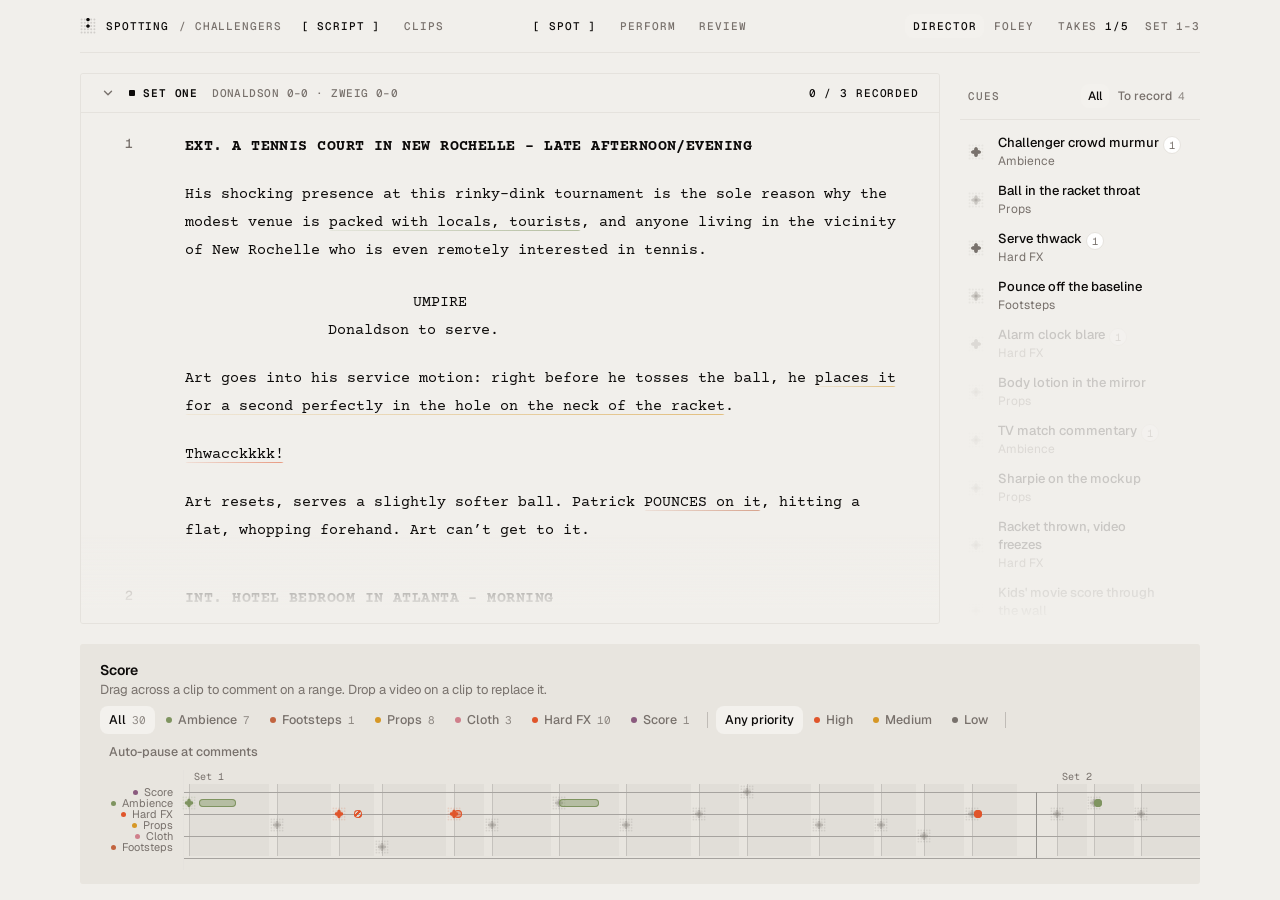
==== commit 5202a535: "Tactile buttons, transitions.dev toasts, and component library polish - Buttons: tactile raised/prim" ====
--- a/Spotting Script View.html
+++ b/Spotting Script View.html
@@ -435,9 +435,25 @@
 
 /* shadcn Sonner toast */
 .toasts{position:fixed;right:max(16px,env(safe-area-inset-right,0px));bottom:calc(16px + env(safe-area-inset-bottom,0px));z-index:60;display:flex;flex-direction:column;gap:8px}
-.toast{display:flex;align-items:center;gap:10px;background:var(--popover);border:1px solid var(--border);border-radius:var(--radius);box-shadow:var(--shadow-md);padding:12px 14px;font-size:13px;min-width:260px;animation:tin .25s cubic-bezier(.2,1.2,.4,1)}
+.toast{display:flex;align-items:center;gap:10px;background:var(--popover);border:1px solid var(--border);border-radius:var(--radius);box-shadow:var(--shadow-md);padding:12px 14px;font-size:13px;min-width:260px}
 .toast small{display:block;color:var(--muted-foreground);font:400 11.5px var(--f-mono)}
-@keyframes tin{from{opacity:0;transform:translateY(10px)}}
+/* toast motion, per transitions.dev. Arrive and stack: "Banner stacking" (P34). Time-up close: "Toast open/close" (P22).
+   Every state shares one transition on transform/opacity/filter; arriving and pushing back use the open clock, leaving the close clock */
+:root{--toast-open:350ms;--toast-close:250ms;--toast-distance:16px;--toast-blur:2px;--toast-scale:.97;--toast-ease:cubic-bezier(.22,1,.36,1);
+  --stack-rise:60px;--stack-peek:12px;--stack-gap:8px;--stack-depth-scale:.06;--stack-depth-fade:.4;--stack-d1-blur:1px;--stack-d2-blur:2px}
+.toasts{display:block;width:min(340px,calc(100vw - 32px))}
+.toast{position:absolute;left:0;right:0;bottom:0;min-width:0;transform-origin:50% 50%;filter:blur(0);will-change:transform,opacity,filter;
+  transition:transform var(--toast-open) var(--toast-ease),opacity var(--toast-open) var(--toast-ease),filter var(--toast-open) var(--toast-ease)}
+.toast[data-depth="0"]{z-index:3;transform:translateY(0) scale(1);opacity:1}
+.toast[data-depth="1"]{z-index:2;transform-origin:50% 100%;transform:translateY(calc(var(--stack-peek) * -1)) scale(calc(1 - var(--stack-depth-scale)));opacity:calc(1 - var(--stack-depth-fade));filter:blur(var(--stack-d1-blur))}
+.toast[data-depth="2"]{z-index:1;transform-origin:50% 100%;transform:translateY(calc(var(--stack-peek) * -2)) scale(calc(1 - var(--stack-depth-scale) * 2));opacity:calc(1 - var(--stack-depth-fade) * 1.6);filter:blur(var(--stack-d2-blur))}
+/* spread: the newest stays put, older ones climb by the heights in front of them (--sy, set in JS since toasts differ in height) */
+.toasts.spread .toast[data-depth="1"],.toasts.spread .toast[data-depth="2"]{opacity:1;filter:blur(0);transform:translateY(var(--sy)) scale(1)}
+.toast.enter{transition:none;transform:translateY(var(--stack-rise)) scale(var(--toast-scale));opacity:0;filter:blur(var(--toast-blur))}
+.toast.out,.toast.leaving{pointer-events:none;transition:transform var(--toast-close) var(--toast-ease),opacity var(--toast-close) var(--toast-ease),filter var(--toast-close) var(--toast-ease)}
+.toast.out{z-index:4;transform:translateY(var(--toast-distance)) scale(var(--toast-scale));opacity:0;filter:blur(var(--toast-blur))}
+.toast.leaving{z-index:0;transform-origin:50% 100%;transform:translateY(calc(var(--stack-peek) * -3)) scale(calc(1 - var(--stack-depth-scale) * 3));opacity:0;filter:blur(var(--toast-blur))}
+@media (prefers-reduced-motion:reduce){.toast{transform:none!important;filter:none!important}}
 
 @media (max-width:860px){
   .script{flex-direction:column}
@@ -644,7 +660,7 @@
  ].forEach(m=>{const id="c"+(++cuid);COMMENTS[id]={id,t1:null,box:null,edge:null,...m}})}
 const esc=s=>String(s).replace(/[&<>"]/g,c=>({"&":"&amp;","<":"&lt;",">":"&gt;",'"':"&quot;"}[c]));
 const tc=t=>{t=Math.max(0,t);const s=(t%60).toFixed(1);return Math.floor(t/60)+":"+s.padStart(4,"0")};
-const rel=at=>{const s=(Date.now()-at)/1000;return s<45?"just now":s<3600?Math.round(s/60)+"m ago":s<86400?Math.round(s/3600)+"h ago":Math.round(s/86400)+"d ago"};
+const rel=at=>{const s=(Date.now()-at)/1000;return s<45?"just now":s<3600?Math.round(s/60)+"m":s<86400?Math.round(s/3600)+"h":Math.round(s/86400)+"d"};
 const rangeTxt=m=>m.t1!=null?`${tc(m.t0)} – ${tc(m.t1)}`:`at ${tc(m.t0)}`;
 const snip=(m,n=60)=>{const x=m.msgs.find(x=>!x.sys&&(x.text||x.audio?.length));const t=x?.text||(x?.audio?.length?KIND[AUD[x.audio[0]].kind]:"");return t.length>n?t.slice(0,n-2).trimEnd()+"…":t};
 const commentsOf=id=>Object.values(COMMENTS).filter(m=>m.clip===id).sort((a,b)=>a.t0-b.t0);
@@ -689,6 +705,26 @@
 new MutationObserver(clearCols).observe(document.documentElement,{attributes:true});
 matchMedia("(prefers-color-scheme:dark)").addEventListener?.("change",clearCols);
 const reduce=matchMedia("(prefers-reduced-motion:reduce)").matches;
+/* toast stack, per transitions.dev "Banner stacking" (P34): the newest toast rises in at the front, older ones push back (higher, smaller,
+   dimmer, blurred), three visible at most, a fourth leaves out the back. Pointer over the stack spreads it into a list and pauses the timers.
+   A toast whose time is up closes with "Toast open/close" (P22) and the rest step forward. life 0 = stays until pushed out */
+function stackToast(box,t,life=3200){
+  const L=box._toasts||(box._toasts=[]);
+  const close=()=>parseFloat(getComputedStyle(document.documentElement).getPropertyValue("--toast-close"))||250;
+  const arm=x=>{if(!x._life||box.classList.contains("spread"))return;x._end=performance.now()+x._left;x._tm=setTimeout(()=>out(x),x._left)};
+  const hold=x=>{if(x._tm){clearTimeout(x._tm);x._tm=0;x._left=Math.max(600,x._end-performance.now())}};
+  const gone=(x,cls)=>{hold(x);x._life=0;const i=L.indexOf(x);if(i>-1)L.splice(i,1);x.classList.add(cls);x.removeAttribute("data-depth");setTimeout(()=>x.remove(),close()+60)};
+  const out=x=>{gone(x,"out");lay()};
+  const lay=()=>{L.slice(3).forEach(x=>gone(x,"leaving"));let y=0;const gap=parseFloat(getComputedStyle(box).getPropertyValue("--stack-gap"))||8;
+    L.forEach((x,i)=>{x.dataset.depth=i;x.style.setProperty("--sy",-y+"px");y+=x.offsetHeight+gap});
+    box.style.height=L.length?L[0].offsetHeight+"px":"";if(!L.length)box.classList.remove("spread")};
+  if(!box._wired){box._wired=1;
+    const inside=(e,above)=>{const r=box.getBoundingClientRect();return e.clientX>=r.left&&e.clientX<=r.right&&e.clientY<=r.bottom&&e.clientY>=r.top-above};
+    document.addEventListener("pointermove",e=>{if(!L.length)return;const on=box.classList.contains("spread");
+      if(on&&!inside(e,L.slice(1).reduce((s,x)=>s+x.offsetHeight+8,0))){box.classList.remove("spread");L.forEach(arm)}
+      else if(!on&&inside(e,0)){box.classList.add("spread");L.forEach(hold)}});}
+  t.classList.add("enter");t.dataset.depth=0;L.unshift(t);box.appendChild(t);lay();
+  t.offsetWidth;t.classList.remove("enter");t._life=life;t._left=life;arm(t);return t}
 /* stem rendering (the brand contour's rule): a lit module is its inscribed circle, orthogonal neighbours bridge into a capsule, and an unlit
    module sitting between two lit neighbours at a grid vertex (an inside corner, or a diagonal step) is filled to its quarter square minus its
    inscribed circle, with the lit neighbours' facing quadrants squared off. stemPath → one nonzero-union Path2D plus the fillet wedges. */
@@ -1251,7 +1287,7 @@
 
 /* shadcn Sonner-style toast */
 function toast(msg,file,cat,key="set"){const t=document.createElement("div");t.className="toast";t.innerHTML=`<canvas class="g" style="width:16px;height:16px" aria-hidden="true"></canvas><div>${msg}<small>${file}</small></div>`;
-  $("#toasts").appendChild(t);glyph(t.querySelector("canvas"),key,{color:`--${cat}`,base:.08});setTimeout(()=>t.remove(),2800)}
+  stackToast($("#toasts"),t,2800);glyph(t.querySelector("canvas"),key,{color:`--${cat}`,base:.08})}
 
 /* ---------- comment layer: actions ---------- */
 function setCue(id,s){const q=CUES[id],c=`--${q.c}`;q.s=s;
